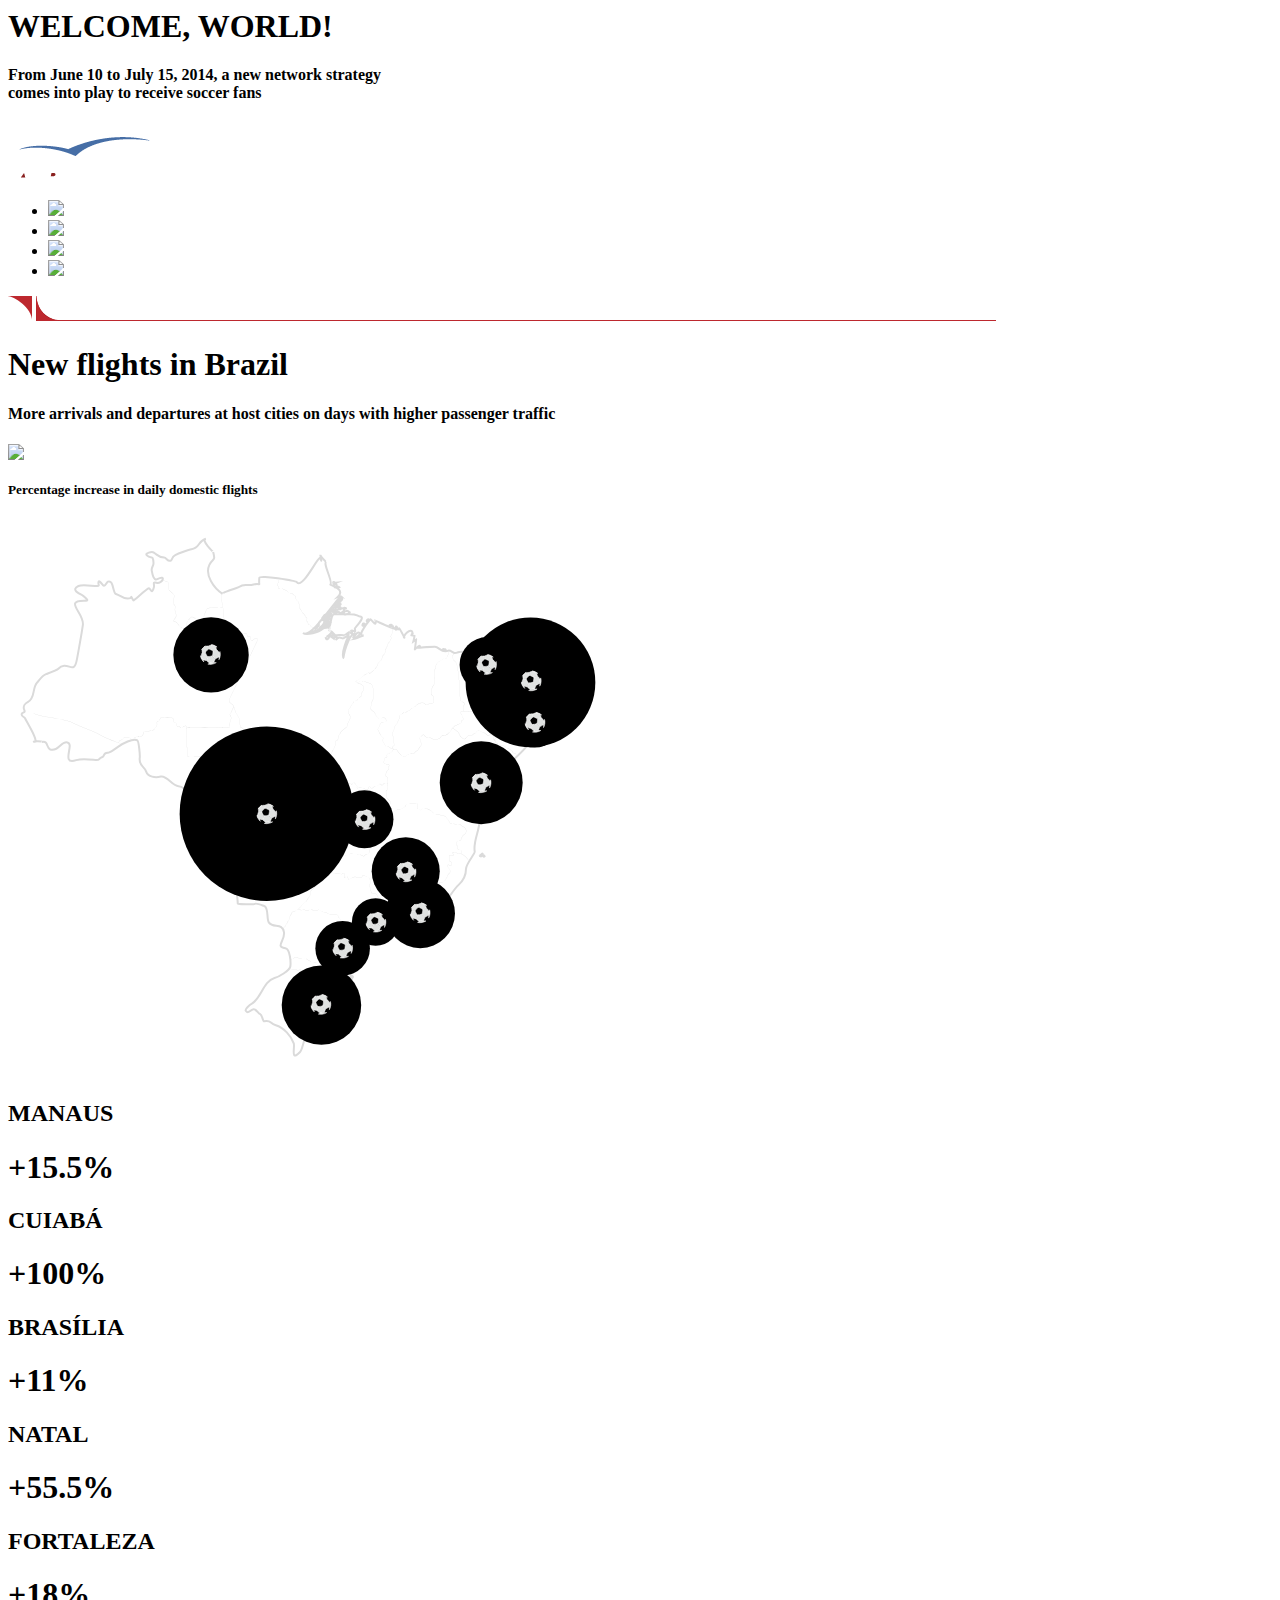
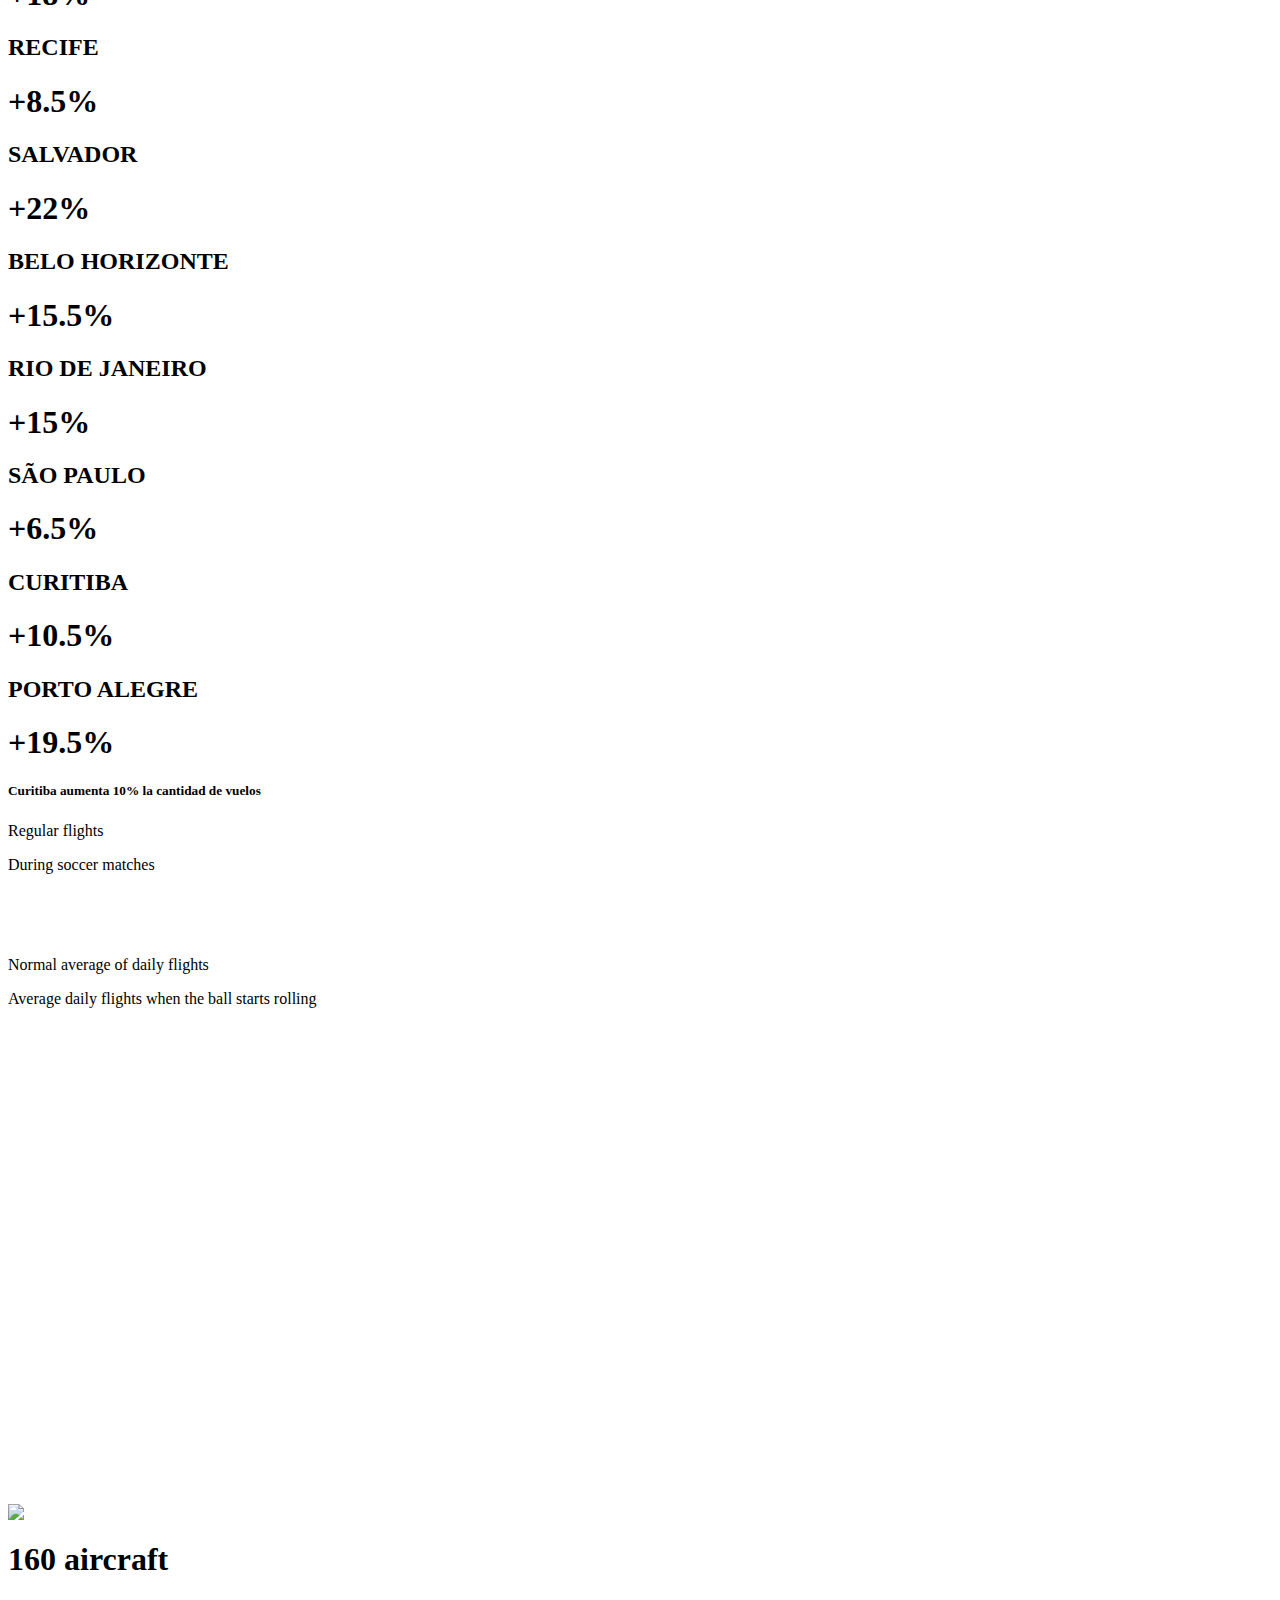
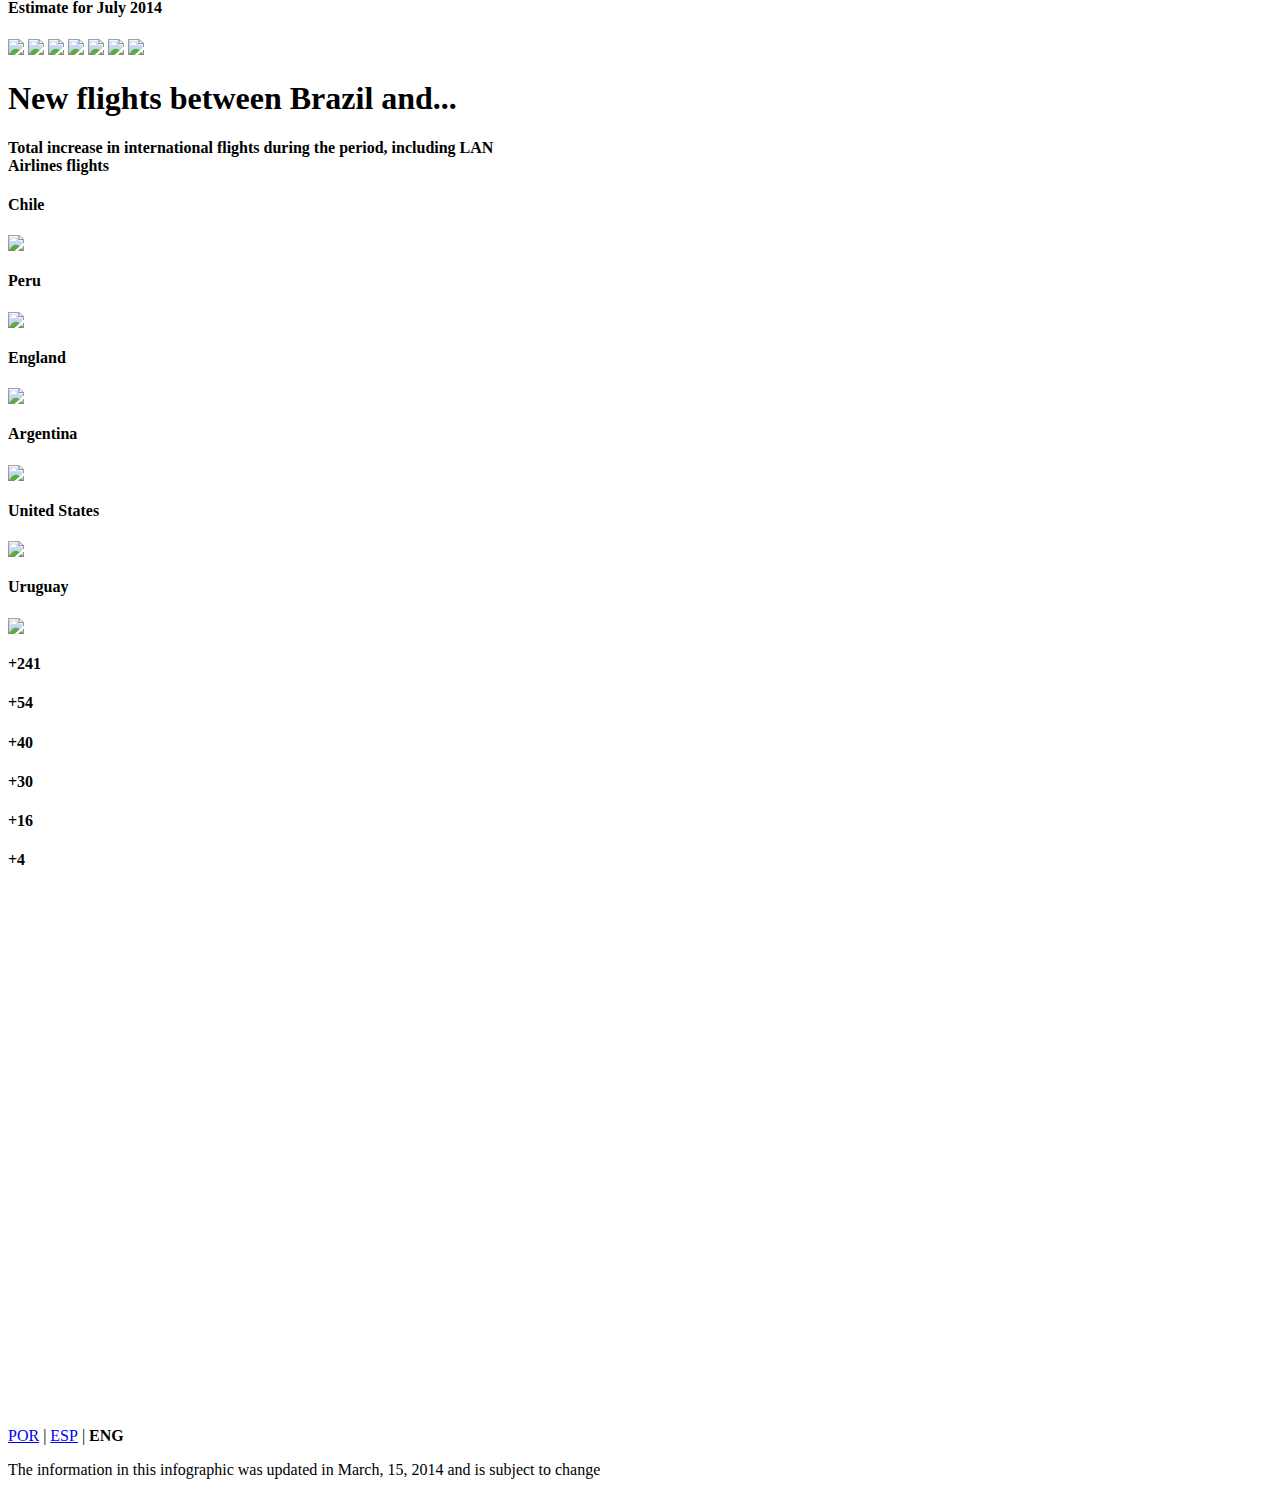
==== index_eng.html @ 0e4ccb5c "first commit" ====
<html>
<head>
	<meta http-equiv="Content-Type" content="text/html; charset=UTF-8" />
	<title>TAM Airlines Increases Accessibility During the Largest Soccer Tournament in the World</title>
	<link rel="stylesheet" type="text/css" href="css/info_tam_copa.css"/>
	<link rel="stylesheet" type="text/css" href="css/avioes.css"/>
</head>
<body>
	<div id="wrapperGeral" style="position: relative;">
		<div id="cabezalho_geral">
			<div>
				<h1>WELCOME, WORLD!</h1>
				<h4>From June 10 to July 15, 2014, a new network strategy <br>comes into play to receive soccer fans</h4>
			</div>
			<img src="images/Tam-airlines.png">
		</div>

		<nav id="btns_sliders">
			<ul class="links-to-floor">
				<li><img src="images/icon_brasil.gif"></li>
				<li><img src="images/icon_graficoBarra.gif"></li>
				<li><img src="images/icon_aviao.gif"></li>
				<li><img src="images/icon_graficoRadar.gif"></li>
			</ul>
		</nav>

		<img id="roundCorner_upRight" src="images/round_corner_up_right.png">
		<img id="roundCorner_bottomLeft" src="images/round_corner_bottom_left.png">

		<div style="position:relative;">

			<div id="main">

				<!-- MAPA -->
				<div class="floor floor-1" id="slide_mapa">
					<div class="titulos">
						<h1>New flights in Brazil</h1>
						<h4>More arrivals and departures at host cities on days with higher passenger traffic</h4>

						<div id="mapaReferencia">
							<img src="images/icon_bolaReferencia.png">
							<h5>Percentage increase in daily domestic flights</h5>
						</div>
					</div>
					
					<svg id="mapa" version="1.1" xmlns="http://www.w3.org/2000/svg" xmlns:xlink="http://www.w3.org/1999/xlink" x="0px" y="0px" width="600px"
	 height="560px" viewBox="0 0 600 560" enable-background="new 0 0 600 560" xml:space="preserve">
						<g>
							<g>
								<g>
									<path fill="#FFFFFF" stroke="#DADADA" stroke-width="2" stroke-miterlimit="10" d="M476.623,270.764
										c0.41,0,0.41-1.76,0.059-2.111c-0.249-0.248-0.412,0.587-0.645,0.762c-0.234,0.177-0.471,0.353-0.588,0.704
										c-0.115,0.352-0.703,1.993-0.115,1.642C475.919,271.407,476.214,270.764,476.623,270.764 M474.98,336.074
										c0.295,0.352,0.822,0.877,1.115,0.645c0.293-0.234,0.762-0.586,0.525-0.586c-0.232,0-0.469-0.527-0.469-0.527
										C475.742,335.723,474.689,335.724,474.98,336.074 M473.867,335.02c0.586,0.234,0.998-0.058,0.998-0.586
										c0-0.529-0.471-0.821-0.471-0.821c-0.35-0.059-0.295,0.293-0.646,0.41S473.281,334.784,473.867,335.02 M473.748,277.681
										c-0.174-0.468-0.293-0.938-0.115-1.231c0.176-0.292-0.059-1.348-0.469-1.112c-0.37,0.212-0.703,0.645-0.588,0.995
										c0.119,0.353,0,0.821,0.177,1.057c0.175,0.234-0.293,1.699,0.352,1.582C473.748,278.854,473.926,278.148,473.748,277.681
										 M471.697,335.254c0,0.234,0.295,0.88,0.705,0.88s0.586,0.644,0.762,0.292c0.174-0.352,0.353-0.762,0.059-0.938
										c-0.295-0.176-0.941-0.704-0.998-0.527C472.166,335.136,471.697,335.254,471.697,335.254 M425.839,400.383
										c0.251,0.468,1.151,0.61,1.151,0.253c0-0.361,0.071-0.052-0.289,0.163C426.537,400.899,425.586,399.913,425.839,400.383
										 M401.031,400.096c1.114,0.323,2.806,0.25,3.528,0.214c0.72-0.035,1.152-0.214,0.972-0.431c-0.181-0.216-0.972-1.011-1.439-0.973
										c-0.469,0.035-2.342,0.252-2.342,0.252C401.391,399.518,399.912,399.77,401.031,400.096 M383.205,410.846
										c0.4,0,1.279,0.559,1.679,0.078c0.401-0.479,0.96-0.479,0.799-0.88c-0.157-0.398-0.799-1.278-0.799-1.6s-1.118-0.398-1.358-0.08
										c0,0,0.481,1.12,0.08,1.361C383.205,409.964,382.804,410.846,383.205,410.846 M353.167,424.386c0.479,0.88,0.639,1.121,1.438,0.4
										c0.799-0.719,1.442-1.92,1.682-2c0.24-0.08,0.646-0.857,0.646-0.857s-0.885-1.063-1.125-0.581c0,0-0.403,1.118-0.8,1.279
										C354.605,422.786,352.687,423.507,353.167,424.386 M345.41,429.483l0.72,0.642c0,0,0.882,0.157,0.96-0.401
										c0.081-0.56-0.721-1.04-0.721-1.04L345.41,429.483z M342.684,457.911c-0.402,0.56,0.398,1.438,0.719,1.358
										s0.719-0.238,0.561-0.479c-0.16-0.24,0.479-1.12,0.8-1.441c0.317-0.32,0-0.799-0.081-1.04c-0.08-0.24-1.279-0.479-1.279-0.479
										S343.082,457.35,342.684,457.911 M343.574,441.01c0.319-0.56-0.239-2-0.239-2s-0.88,1.04-1.041,1.521
										c-0.161,0.479,0.401,1.121,0.401,1.121S343.255,441.57,343.574,441.01 M326.068,63.718c0.59-0.396,1.776-0.891,1.776-0.891
										s-0.79,0.1-1.187-0.296c-0.394-0.396-1.582-0.791-1.385,0C325.474,63.321,325.474,64.113,326.068,63.718 M328.736,65.397
										c0.295-0.197-0.892-1.681-0.892-1.186c0,0.407-0.987,0-1.187,0.396c-0.197,0.395-1.185,0.89-0.789,1.384
										c0.396,0.494,0.789,1.681,1.582,1.582c0.789-0.099,0.891-0.594,0.891-1.088C328.342,65.992,328.438,65.596,328.736,65.397
										 M329.923,67.871c0.493,0,1.384-0.594,1.384-0.594l-0.691-0.593c-0.494,0-1.287,0.297-1.287,0.297S329.429,67.871,329.923,67.871
										 M329.031,86.443c0.15,0.402-0.352,1.006,0.403,0.805c0.754-0.201,1.408-1.207,1.71-1.409c0.303-0.201,0.807-0.554,1.057-0.956
										c0.252-0.402,0.353-0.201,0.504-0.654c0.15-0.453-2.014-1.006-2.113-0.755c-0.213,0.533-0.807,0.755-0.704,0.956
										c0.101,0.202-0.051,0.403-0.353,0.554C329.232,85.136,328.88,86.042,329.031,86.443 M332.001,86.846
										c-0.302,0.151-1.158,0.453-1.158,0.453c-0.302,0.302-0.554,1.107,0.252,1.107c0.804,0,1.007-0.352,1.257-0.603
										C332.604,87.551,332.303,86.694,332.001,86.846 M329.031,82.67c0.604,0.15,1.107-0.202,1.762-0.504
										c0.654-0.302,1.509-0.151,1.761-0.453c0.251-0.302-0.101-1.006,0.353-1.207c0.453-0.201,1.308-0.604,1.308-1.258
										s-0.854-0.754-1.157-0.503c-0.302,0.251-1.309,0.202-1.408,0.755c-0.101,0.553,0,1.006-0.303,1.106
										c-0.302,0.101-1.309,0.453-1.309,0.453S328.428,82.52,329.031,82.67 M335.824,89.261c-0.604-0.653-1.258-1.156-1.61-1.005
										c-0.353,0.15-1.31,0.402-1.207,0.553c0.101,0.151-0.353,0.352-0.806,0.352s-1.207,0.352-1.408,0.201
										c-0.201-0.151-1.409,0-1.207,0.352c0.27,0.473-0.906,0.201-1.057,0.151c-0.151-0.05-0.352,0.454-0.403,0.655
										c-0.05,0.201-0.402,0.452-0.251,0.704c0.15,0.252,0.05,1.158,0.503,1.107c0.452-0.051,0.854-0.302,1.157-0.302
										c0.302,0,1.811-0.151,1.861,0.151c0.051,0.302,0.303,1.408,0.906,1.006s1.458-0.704,1.911-0.956s1.157-0.604,1.459-1.207
										C335.975,90.418,336.428,89.915,335.824,89.261 M327.371,86.091c-0.327,0.273-0.855,0.906-1.157,1.107
										c-0.302,0.201-0.904,0.905-0.956,1.459c-0.051,0.553-0.807,1.509,0.201,1.459c1.006-0.05,1.459,0.05,1.761-0.755
										c0.302-0.805,0.554-1.106,0.806-1.509S327.975,85.587,327.371,86.091 M327.975,84.883c0.303-0.553-0.553-1.459-0.553-1.459
										s-0.301-0.201-0.354,0.503c-0.049,0.705-0.604,1.158-0.401,1.359C326.869,85.487,327.673,85.437,327.975,84.883 M325.156,90.821
										c-0.301,0.151-0.653,0.754-0.352,1.106c0.303,0.352,0.604,1.107,1.207,0.906s1.008,0.051,1.057-0.654
										c0.051-0.704-0.553-1.157-0.804-1.056C326.012,91.224,325.156,90.821,325.156,90.821 M337.988,88.355
										c0.201-0.453-1.359-0.604-1.359-0.604s-0.956-0.252-0.452,0.302c0.503,0.554,0.201,0.856,0.704,0.805
										C337.384,88.809,337.785,88.809,337.988,88.355 M341.861,92.279c-0.1-0.352-1.006-0.352-1.156-0.603
										c-0.151-0.252-0.856-0.503-1.057-0.805c-0.201-0.302-1.561-0.151-1.561,0.101c0,0.251-0.553,0.352-0.553,0.352
										c-0.354,0.05-1.157-0.151-1.258,0.151c-0.101,0.301-0.052,0.855-0.252,1.006c-0.201,0.151-0.604,0.604-0.604,0.755
										c0,0.151-0.957,0.855-0.303,0.956c0.654,0.1,2.266,0.704,2.817,0.251c0.554-0.453,1.007-0.352,1.46-0.453
										c0.453-0.1,0.855-0.201,1.157-0.452C340.855,93.287,341.963,92.631,341.861,92.279 M356.801,103.929
										c0-0.544-1.543-0.362-1.543-0.362c-0.455,0.09-1.451,2.541-0.182,2.178C356.348,105.381,356.801,104.473,356.801,103.929
										 M360.16,101.75c0.455-0.544,0.636-1.27,0.455-1.997c-0.183-0.726-0.819-0.454-1.09-0.272c-0.377,0.252-0.908,0.998-0.728,1.634
										C358.979,101.75,359.707,102.294,360.16,101.75 M382.039,106.199c0.82-0.181,1.908-0.272,1.908-0.272s-0.092-1.453-0.636-1.271
										c-0.438,0.146-1.725,0-1.725,0.454S381.224,106.38,382.039,106.199 M437.693,130.246c0.035-0.386-0.076-0.888-0.504-0.888
										c-0.424,0-1.121-0.232-1.121-0.232c-0.461-0.154-0.964-0.347-1.004,0.039c-0.039,0.386-0.271,1.197,0.579,1.197
										C436.494,130.361,437.654,130.631,437.693,130.246 M321.182,107.776c0.201,0.055,0.611,0.258,0.102,0.428
										c-0.041,0.014-0.062,0.04-0.078,0.05c0,0-0.016,0.01-0.033-0.11s-0.082-0.314-0.137-0.368
										C321.035,107.776,320.98,107.722,321.182,107.776 M321.265,109.926c0.026,0.097,0.071,0.288,0.078,0.377
										c0,0,0.007,0.088-0.033,0.06c-0.039-0.027-0.063-0.244-0.065-0.389C321.244,109.974,321.24,109.83,321.265,109.926
										 M531.979,192.95c-2.042-3.065-4.031-16.323-4.1-20.976c-0.152-10.407-12.859-7.521-18.778-9.297
										c-12.496-3.757-23.514-24.091-36.099-25.138c-6.979-0.581-12.918-7.305-21.652-5.55c-2.984,0.603-1.901,1.08-4.609,1.08
										c-1.65,0-4.546-3.255-6.476-2.367c-6.611,3.066-9.161-3.986-13.411-3.986c-2.971,0-17.408,0.494-17.412,2.049
										c0.007-1.618,3.976-1.258,2.057-3.176c-0.527-0.528-4.033,3.364-4.668,3.82c-0.015,0.01,1.412-9.73,1.373-9.836
										c-0.953,0.686-1.907,1.372-2.861,2.058c0.514-1.88,0.895-3.787,1.145-5.719c-1.006-0.335-2.035-0.564-3.088-0.686
										c0.076-0.905,0.494-1.553,1.256-1.944c-1.126-7.644-11.187,4.393-8.261,4.393c0.011,0-4.986-10.077-5.308-9.348
										c-1.569,3.531-1.955-2.843-3.268-1.769c-0.308,0.251,0.559,3.271,0.137,3.131c-0.613-0.205-2.103-3.403-2.043-3.403
										c-1.585,0,0.349,2.46,0.228,2.541c-0.445,0.297-19.427-8.444-19.417-8.305c-0.042-0.568,2.14,4.374-0.271,2.859
										c-0.333-0.208-3.866-4.166-3.947-4.084c-0.099,0.099-15.022,17.429-6.805,16.244c-3.058,0.432-4.96,2.594-8.982,3.245
										c0.806-0.489,6.357-4.736,4.992-5.83c-2.864-2.286-5.124,4.512-7.125,5.4c0.191-0.085,2.478-4.54,1.861-4.584
										c-4.912-0.348-12.512,23.346-10.403,24.565c-4.122-2.385,3.917-23.112,5.504-23.112c-2.45,0-5.633,3.619-6.853,3.176
										c-5.015-1.822-3.425-0.906-7.166,1.588c0.079-0.053-5.946-5.134-6.215-3.676c-0.313,1.727-2.925,5.331-3.719,0.817
										c0.149,0.797,8.205-5.257,5.002-5.786c2.389,0.383,3.672,3.856,5.059,3.798c3.037,0.317,6.947-0.775,8.989,0.59
										c-0.674-0.448,6.052-4.75,5.935-4.607c2.602-3.169,5.739,4.864,4.233-2.655c-0.18-0.909,12.515-12.256,4.267-12.256
										c-4.036-3.167-19.402-2.219-24.965-1.895c-2.458,0.146-3.479,8.492-3.925,10.491c-1.057,4.737-4.813,1.558-7.759,4.306
										c-3.312,3.085-15.932,6.605-19.457,3.955c8.689,6.522,35.996-38.918,38.466-36.457c-1.183-0.398-2.342-0.345-3.477,0.159
										c8.174-8.173-8.584-11.382-7.527-12.44c2.632-2.625-7.697-20.728-4.272-22.614c-0.384,0.208-5.759-5.634-5.838-6.922
										c0.063,0.97,1.108,6.015,0.957,5.933c-0.16-1.088-0.639-2.003-1.437-2.743c-4.103,2.28-17.303,30.585-22.864,24.332
										c-1.326-1.492-37.369-7.614-37.66-4.378c-0.972,10.722,2.639,4.083-5.812,6.566c-6.505,1.916-8.96-1.636-14.567,2.566
										c-0.412,0.31-17.78,5.837-16.377,6.717c-8.262-5.156-18.154-18.569-13.207-28.896c3.585-7.486,6.459-3.067,3.801-13.009
										c0.064,0.242-12.584-11.867-7.273-13.189c-7.843,1.957-5.943,9.369-14.434,10.548c-2.762,0.383-13.275,4.438-16.209,5.83
										c-3.735,1.773-2.679,4.353-4.075,5.284c-3.374,2.255-4.501-2.655-7.094-2.793c-5.497-0.288-6.061-2.256-10.245-5.019
										c-1.722-1.137-9.439,0.354-6.963,2.831c4.202,4.198,6.09-1.679,6.642,7.622c0.187,3.2-2.433,4.273-1.774,7.708
										c0.367,1.914,1.577,10.528,5.623,8.368c9.54-5.086,4.91,5.155-0.906,3.698c-4.42-1.104-1.791,1.58-2.566,4.529
										c-2.172,8.262-3.32,0.764-4.981,1.056c-2.521,0.446-15.088,12.669-15.472,12.076c-4.373-6.76,0.419-1.887-5.812-1.887
										c-4.919,0-7.06-3.147-11.688-4.604c-3.211-1.01-2.264-14.459-8.009-12.302c-0.964,0.361-2.941,5.192-4.679,3.849
										c-0.353-0.272-3.751-5.107-4.453-4.151c-1.58,2.152,1.792,4.771-1.624,4.772c-5.125,0.002-14.333-2.175-18.706-0.132
										c-8.556,3.998,2.352,8.437,3.668,9.068c0.089,0.042,8.066,5.851,3.981,5.688c-23.984-0.949-1.533,12.163-3.231,24.181
										c-1.608,11.385-3.88,22.704-5.865,34.025c-3.117,17.778-9.112,0.172-19.007,10.063c-1.118,1.118-9.956,4.33-11.968,5.133
										c-4.221,1.686-6.29,5.47-8.986,8.505c-5.04,5.664-1.713,15.587-8.986,19.227c-3.262,1.634-5.299,4.725-3.793,8.019
										c1.593,3.483-2.68,1.996-2.68,4.445c0,3.171,2.844,1.89,3.538,4.036c0.693,2.143,14.903,24.717,9.022,23.409
										c-2.539-0.565,10.128-0.578,7.44,0.193c7.078-2.025,4.423,6.169,8.575,7.476c8.166,2.57,10.344-8.133,17.187-7.053
										c7.667,1.209-7.339,23.164,8.925,17.743c4.98-1.66,12.339-0.9,17.387-0.321c7.58,0.869,3.631-0.959,8.268-2.504
										c3.511-1.17,0.582-5.046,6.172-4.602c1.615,0.128,8.462-4.775,10.236-6.057c3.739-2.703,14.799-8.85,19.005-6.324
										c1.496,0.898,2.708,15.373,2.416,17.344c-1.225,8.271,4.521,8.396,6.281,13.673c1.989,5.966,9.38,6.44,14.843,5.253
										c5.928-1.288,11.583,9.625,17.525,9.625c6.127,0,6.503,6.219,13.986,4.356c9.172-2.282,10.783,6.304,12.297,12.457
										c1.437,5.845,0.476,10.49,0.896,17.009c0.624,9.694,14.2,6.665,22.584,6.665c-3.729,0,11.104,18.729,11.235,19.479
										c1.164,6.637,1.714,8.089-1.069,14.773c-0.492,1.183-3.628,16.968,0.224,13.664c-4.247,3.638-1.039,22.416-0.755,29.283
										c0,0.1,15.968,0.736,16.718,0.058c1.636-1.483,7.707,1.379,9.68,2.037c4.684,1.563,2.196,12.797,4.547,16.321
										c4.373,6.553,13.757-0.313,15.246,10.113c1.196,8.354-9.303,14.284,1.357,15.906c4.9,0.745,5.529,14.407,4.963,18.132
										c-0.652,4.284-11.986,10.588-15.83,11.548c-10.959,2.739-13.719,21.188-22.944,25.813c-1.445,0.72-6.964,5.206-5.797,6.875
										c2.354,3.37,4.341-0.178,6.659-1.162c3.71-1.576,5.053,3.347,7.814,4.623c2.137,0.986,2.446,7.41,4.002,7.136
										c7.526-1.324,4.98,2.103,11.569,3.894c7.858,2.146,15.489,10.782,17.954,18.17c1.379,4.136-3.641,18.789,6.291,8.624
										c2.772-2.837,5.199-18.215,6.359-18.681c-1.654,0.66,8.862-14.796,8.977-15.142c1.53-4.563,3.549-7.737,0.865-12.113
										c0.761,1.236,9.625,10.508,9.625,4.434c0,3.547-15.004,23.793-17.086,23.793c8.026,0,13.605-13.563,17.627-17.954
										c3.553-3.876,4.421-10.435,7.791-14.792c3.816-4.936,9.474-10.269,14.055-13.867c4.856-3.816,1.514-21.19,1.514-26.605
										c0-5.727,2.896-7.256,0.975-11.521c-0.867-1.924,7.343-2.758,5.894-0.922c3.294-4.2,6.406-6.386,10.313-9.644
										c2.729-2.275,11.538-6.086,12.938-7.836c1.538-1.921,21.652-5.377,22.255-8.097c0.499-2.236-1.688-1.238-2.259-2.435
										c-2.718-5.692,7.245,1.273,5.735,0.266c2.09,1.396,1.958-5.001,5.948-3.271c2.814,1.224,7.889,3.993,7.668-1.438
										c-0.102-2.505,10.911,6.916,15.747,1.189c2.497-2.944-2.091-1.923,2.58-5.844c0.36-0.302,15.249-5.58,9.874-8.938
										c-2.443-1.523,8.741-15.403,11.17-17.686c4.758-4.478,7.391-9.86,7.391-15.943c0-5.376,9.122-15.012,8.717-17.437
										c-1.621-9.772,3.897-18.874,4.652-28.567c0.367-4.942-3.636-16.725,1.826-20.8c-0.437,0.642-1.004,0.891-1.703,0.748
										c-1.108-5.614,2.567-8.405,3.157-13.495c0.574-4.96,5.292-3.914,4.11,0.323c0.678-2.427,22.556-14.025,16.564-21.379
										c0.707,0.873,18.41-16.096,22.026-20.39C520.688,223.987,537.612,201.387,531.979,192.95 M343.824,113.413
										c0.15-0.252,0.401-0.554,0.353-0.856c-0.051-0.302-0.854-0.704-0.854-0.704s-0.707,0.604-0.453,0.956
										C343.119,113.161,343.673,113.665,343.824,113.413 M339.548,114.418c0.653-0.151,1.358-0.151,1.257-0.704
										c-0.1-0.554-1.006-0.806-1.408-0.403C339.396,113.312,338.894,114.569,339.548,114.418 M328.779,116.684
										c0.051-0.403-1.66-0.806-1.66-0.806c-0.301-0.05-1.006,0.503-0.25,0.906C327.623,117.187,328.729,117.085,328.779,116.684
										 M324.906,115.828c-0.303,0.05,0.049,1.861,0.703,1.66c0.655-0.201,0.402-1.006,0.252-1.308
										C325.71,115.877,324.906,115.828,324.906,115.828 M324.805,114.821c0.905,0,0.905-0.705,0.604-1.157
										c-0.301-0.453-1.106-0.856-1.106-0.856S323.898,114.821,324.805,114.821 M323.748,114.62c-0.1-0.301-0.303-0.905-0.453-0.754
										c0,0-0.551,0.754-0.303,1.006c0.254,0.252,0.354,1.006,0.556,0.654C323.748,115.173,323.85,114.921,323.748,114.62
										 M323.748,112.205c-0.1-0.151-0.402-0.05-0.402-0.05s-0.302,0.653,0.051,0.704C323.748,112.91,323.85,112.355,323.748,112.205
										 M323.445,93.487c-0.199-0.302-1.709-0.251-1.709-0.251c-0.302,0-1.106-0.101-1.31,0.352c-0.2,0.453-0.854,1.057-0.351,1.006
										c0.502-0.05,1.961-0.252,2.666-0.352C323.445,94.142,323.648,93.79,323.445,93.487 M322.39,92.582
										c0.353-0.302,0.503-0.754,0.353-1.207c-0.151-0.453-1.258-0.654-1.258-0.654c-0.402,0.201-1.711,1.409-0.955,1.61
										C321.283,92.532,322.037,92.883,322.39,92.582 M317.609,99.224c0.051,0.604-0.302,1.258,0.354,1.056
										c0.652-0.201,1.105-0.201,1.357-0.603c0.252-0.402,0.201-1.308-0.453-1.157C317.828,98.76,317.559,98.62,317.609,99.224
										 M318.012,97.462c0.504,0.151,1.057,0.503,1.309-0.05c0.252-0.554,0.504-0.554,0.504-0.805c0-0.252-0.252-0.554-0.252-0.554
										c-0.554-0.151-0.754,0.201-1.207,0.453S317.51,97.312,318.012,97.462 M320.176,100.38c-0.509,0.341-1.006,0.554-1.409,0.554
										c-0.401,0-1.057-0.655-1.257,0.352c-0.202,1.006-1.107,2.315-0.15,2.063c0.954-0.252,1.459-0.352,1.86-0.906
										c0.403-0.553,0.755-1.207,1.158-1.308C320.779,101.035,320.326,100.279,320.176,100.38 M311.521,108.583
										c0.654-0.956,0.452-1.559,1.358-1.912c0.905-0.353,1.409-1.057,1.812-1.66c0.403-0.604,0.705-0.604,0.957-1.309
										c0.25-0.704,0.301-0.554,0.452-1.207c0.151-0.654,0.251-1.862-0.151-2.164c-0.401-0.302-1.912-0.352-1.912-0.352l-0.101-0.051
										c-0.401,0-1.559,0.453-1.559,0.805c0,0.353-0.556,0.855-0.706,1.057s-0.754,0.554-0.805,1.107
										c-0.049,0.553-0.049,2.566-0.049,2.566s-0.404,0.604-0.756,1.006c-0.353,0.403-0.654,0.454-1.057,1.259
										c-0.402,0.804-1.107,0-1.207,0.804c-0.102,0.805-1.51,3.019-0.354,2.717c1.158-0.301,1.812-0.704,2.215-1.257
										C310.063,109.438,310.867,109.538,311.521,108.583 M312.125,109.035c-0.252,0.151-1.812,1.007-1.258,0.856
										s1.861-0.554,1.963-0.705c0.101-0.151-0.051-0.503-0.051-0.503S312.377,108.883,312.125,109.035 M313.736,107.677
										c-0.051,0.654,0.102,1.107,0.905,0.403c0.804-0.705,1.257-0.755,1.459-1.107c0.201-0.353-0.251-1.912-0.251-1.912
										c-0.15,0.402-0.755,1.006-0.755,1.157C315.095,106.369,313.785,107.021,313.736,107.677 M314.591,97.413
										c-0.201,0.352-0.806,1.358-0.353,1.509c0.453,0.151,1.057,0.705,1.461,0.051c0.401-0.655,1.309-1.611,1.559-2.214
										c0.252-0.604,0.352-2.466-0.403-1.963c-0.599,0.399-0.854,0.604-1.005,1.057S314.792,97.06,314.591,97.413 M317.559,104.506
										c-0.049,0.252-1.005,1.459-0.301,1.66c0.705,0.202,1.357,0,1.357-0.603c0-0.604-0.15-1.56-0.15-1.56
										C318.313,104.003,317.609,104.254,317.559,104.506 M322.139,96.306c0.402-0.352,0.955-0.806,0.905-1.007
										c-0.052-0.201-1.812-0.151-1.812-0.151c-0.654,0.101-0.451,0.756-0.201,0.806C321.283,96.003,321.734,96.658,322.139,96.306
										 M322.289,99.979c0-0.151-0.654-0.051-0.704,0.1c-0.115,0.345-0.253,0.956,0.252,0.956c0.503,0,0.905-0.05,0.956-0.302
										C322.843,100.481,322.289,100.129,322.289,99.979 M322.843,102.394c0.101-0.251-0.201-0.755-0.353-0.503
										c-0.129,0.215-0.905-0.05-0.905,0.252c0,0.301-0.503,1.156,0.252,1.005C322.591,102.998,322.744,102.645,322.843,102.394
										 M321.686,98.418c0.051-0.352,0.303-0.906,0.051-1.157c-0.252-0.252-0.654,0.151-0.654,0.151
										c-0.402,0.201-1.409,0.603-1.006,1.056c0.401,0.453,0.199,1.51,0.604,1.107C321.082,99.173,321.635,98.771,321.686,98.418
										 M319.925,103.45c0.604-0.05,0.755,0.403,0.905,0c0.152-0.402,0.152-0.905,0.152-1.207c0-0.302-0.404-0.754-0.453-0.402
										c0,0-0.455,0.352-0.504,0.603C319.975,102.695,319.32,103.5,319.925,103.45 M320.427,104.407
										c-0.267,0.207-0.554,0.754-0.452,1.006c0.102,0.251,0,0.956,0.555,0.704c0.553-0.251,0.652-0.402,0.652-0.654
										C321.182,105.211,320.88,104.055,320.427,104.407 M323.195,89.563c0.301,0.554,0.1,1.208,0.453,1.007
										c0.353-0.201,0.653-0.554,0.653-1.007c0-0.452-0.653-0.805-0.653-0.805S322.893,89.01,323.195,89.563 M304.025,112.607
										c1.057-0.503,1.307-1.359,1.307-1.359s-1.105-0.1-1.459,0c-0.353,0.101-1.912-0.05-1.408,0.403
										C302.968,112.104,302.968,113.11,304.025,112.607"/>
									<path fill="#DADADA" d="M328.825,478.929c-0.018-0.016-1.777-1.553-2.421-1.769c-0.655-0.219-0.739-1.6-0.739-2.778
										c0-0.285,0.115-1.068,0.25-1.976c0.187-1.261,0.42-2.831,0.42-3.61c0-1.239-1.905-1.908-3.697-1.908
										c-1.016,0-1.954-0.353-2.783-0.663c-0.649-0.244-1.21-0.455-1.684-0.455c-1.162,0-3.454-2.736-3.454-4.124
										c0-1.056-3.68-4.007-5.097-5.055l0,0c-0.008,0-2.651-1.099-3.513-1.099c-1.035,0-2.594-0.801-3.441-2.285
										c-0.602-1.054-1.842-1.265-2.936-1.45c-0.471-0.08-0.914-0.155-1.259-0.293c-1.217-0.486-6.038-1.765-7.756-1.337
										c-1.083,0.271-1.696-0.017-2.189-0.247c-0.337-0.157-0.604-0.284-0.94-0.2c-0.484,0.122-1.191-0.062-1.873-0.24
										c-0.576-0.151-1.173-0.307-1.468-0.208c-0.683,0.227-3.497,0.014-3.616,0.005l0.016-0.203c0.028,0.001,2.895,0.218,3.536,0.005
										c0.353-0.115,0.95,0.039,1.584,0.204c0.657,0.172,1.335,0.352,1.772,0.24c0.404-0.1,0.73,0.05,1.076,0.213
										c0.488,0.228,1.041,0.485,2.053,0.234c1.885-0.475,6.87,0.941,7.881,1.345c0.325,0.13,0.758,0.203,1.217,0.281
										c1.083,0.184,2.43,0.412,3.078,1.55c0.91,1.591,2.485,2.184,3.266,2.184c0.902,0,3.502,1.08,3.612,1.126
										c0.233,0.168,5.2,3.855,5.2,5.23c0,1.282,2.188,3.921,3.251,3.921c0.511,0,1.088,0.216,1.756,0.467
										c0.812,0.306,1.732,0.651,2.711,0.651c1.938,0,3.9,0.725,3.9,2.111c0,0.795-0.233,2.373-0.421,3.641
										c-0.134,0.899-0.249,1.676-0.249,1.945c0,0.59,0,2.385,0.601,2.585c0.683,0.229,2.418,1.743,2.491,1.808L328.825,478.929z
										 M310.845,443.092c-0.546,0-1.261-0.243-1.962-0.481c-0.698-0.237-1.424-0.484-1.874-0.444c-1.084,0.097-2.685-0.287-3.974-0.591
										c-0.175-0.042-0.344-0.082-0.504-0.118c-1.332-0.31-2.857-1.425-4.184-2.446c-1.039-0.798-3.468-0.683-4.918-0.616
										c-0.351,0.017-0.653,0.03-0.883,0.03c-1.148,0-2.22-0.077-3.693-1.024c-0.91-0.586-1.58-0.116-2.506,0.536
										c-0.417,0.294-0.89,0.627-1.438,0.886c-1.743,0.821-2.876,0.222-2.923,0.197l0.098-0.18c0.012,0.006,1.092,0.571,2.738-0.202
										c0.533-0.251,0.998-0.579,1.408-0.868c0.916-0.646,1.707-1.202,2.733-0.541c1.43,0.92,2.427,0.993,3.583,0.993
										c0.225,0,0.525-0.015,0.873-0.03c1.575-0.074,3.955-0.186,5.052,0.657c1.31,1.009,2.813,2.109,4.106,2.409
										c0.16,0.037,0.328,0.077,0.504,0.118c1.275,0.301,2.865,0.672,3.909,0.587c0.501-0.038,1.207,0.199,1.957,0.454
										c1.073,0.364,2.188,0.746,2.512,0.202c0.376-0.626,0.263-1.29,0.132-2.06c-0.072-0.422-0.146-0.857-0.146-1.325
										c0-1.517,0.138-2.526,0.81-2.526c0.188,0,0.36-0.079,0.542-0.163c0.358-0.165,0.764-0.351,1.34,0.081
										c0.755,0.567,2.851,0.784,3.738,0.393c0.525-0.233,1.723-0.425,2.779-0.595c0.706-0.112,1.436-0.229,1.549-0.306
										c0.347-0.231,2.698-0.828,4.234-0.316c0.635,0.212,1.325,0.168,1.931,0.127c0.855-0.057,1.588-0.103,1.965,0.523
										c0.45,0.75,1.223,1.413,1.795,1.542c0.198,0.044,0.362,0.024,0.486-0.058c0.147-0.099,0.226-0.378,0.316-0.701
										c0.227-0.813,0.568-2.042,2.587-1.741c2.762,0.412,3.924,0.391,4.786-0.087c0.911-0.51,2.393-0.809,2.455-0.82l0.039,0.199
										c-0.015,0.004-1.512,0.305-2.395,0.799c-0.906,0.504-2.1,0.53-4.915,0.11c-1.845-0.272-2.128,0.763-2.361,1.595
										c-0.102,0.362-0.189,0.676-0.399,0.816c-0.175,0.115-0.394,0.145-0.645,0.087c-0.631-0.143-1.44-0.83-1.926-1.636
										c-0.311-0.521-0.957-0.479-1.775-0.425c-0.627,0.038-1.337,0.086-2.009-0.138c-1.513-0.504-3.808,0.127-4.057,0.293
										c-0.143,0.096-0.685,0.186-1.63,0.338c-0.992,0.158-2.228,0.356-2.729,0.579c-0.953,0.425-3.129,0.195-3.943-0.415
										c-0.48-0.362-0.782-0.222-1.132-0.06c-0.193,0.089-0.395,0.181-0.627,0.181c-0.537,0-0.606,1.242-0.606,2.323
										c0,0.451,0.073,0.878,0.144,1.291c0.132,0.775,0.257,1.508-0.157,2.199C311.475,442.991,311.194,443.092,310.845,443.092z
										 M351.635,425.036c-0.583-0.128-2.147-0.46-2.389-0.46c-0.271,0-0.311-0.383-0.361-0.868c-0.028-0.274-0.06-0.585-0.138-0.819
										c-0.143-0.427-1.834-0.374-2.743-0.347c-0.23,0.007-0.437,0.013-0.598,0.013c-0.221,0-0.371-0.055-0.46-0.169
										c-0.146-0.188-0.075-0.471,0.002-0.769c0.061-0.237,0.123-0.483,0.059-0.643c-0.145-0.361,0.029-1.177,0.169-1.832
										c0.066-0.311,0.129-0.604,0.129-0.732c0-0.129-0.367-0.204-0.663-0.265c-0.376-0.078-0.766-0.158-0.936-0.381
										c-0.237-0.319-1.238-0.193-1.799,0.033c-0.373,0.152-0.781-0.534-1.171-1.199c-0.169-0.29-0.4-0.686-0.489-0.715
										c-0.001,0-0.001,0-0.002,0c-0.148,0-0.274-0.139-0.435-0.313c-0.246-0.27-0.583-0.638-1.186-0.698
										c-0.311-0.03-0.572-0.183-0.779-0.453c-0.419-0.547-0.499-1.435-0.423-1.89c0.084-0.502-1.773-1.765-2.271-2.016
										c-0.402-0.203-1.287-1.663-1.161-2.043c0.019-0.055,0-0.199-0.114-0.428c-0.192-0.387-0.575-0.839-0.935-0.958
										c-0.748-0.25-0.635-2.171-0.266-3.461c0.087-0.307,0.17-0.57,0.243-0.804c0.258-0.824,0.388-1.237,0.164-1.758
										c-0.282-0.662-1.856-2.988-2.001-3.2c-0.951-0.672-1.032-1.273-1.117-1.91l-0.023-0.171c-0.058-0.401-0.521-0.932-1.035-1.183
										c-0.326-0.158-0.621-0.179-0.834-0.057c-0.367,0.208-1.362,0.059-2.517-0.115c-1.193-0.18-2.547-0.385-3.267-0.181
										c-0.889,0.257-1.197-0.098-1.471-0.41c-0.187-0.211-0.347-0.395-0.681-0.395c-0.441,0-0.963-0.222-1.515-0.458
										c-0.636-0.271-1.292-0.552-1.922-0.552c-1.172,0-3.114-0.568-4.812-1.838c-1.183-0.889-2.114-0.494-2.934-0.145
										c-0.255,0.108-0.496,0.211-0.723,0.261c-0.666,0.148-1.598,0.085-2.278,0.037c-0.271-0.019-0.506-0.035-0.674-0.035
										c-0.31,0-0.482-0.232-0.682-0.503c-0.262-0.353-0.588-0.792-1.367-1.016c-1.063-0.301-1.891,0.414-2.496,0.937
										c-0.17,0.147-0.318,0.275-0.452,0.365c-0.478,0.317-1.448,0.028-2.476-0.277c-0.381-0.113-0.775-0.23-1.142-0.314
										c-0.976-0.229-1.679,0.012-2.297,0.222c-0.201,0.068-0.392,0.132-0.585,0.181c-0.608,0.154-1.192-0.259-1.662-0.59
										c-0.195-0.137-0.379-0.267-0.524-0.324c-0.423-0.169-1.515-0.312-2.002,0.371c-0.534,0.747-2.531,1.464-3.499,1.654
										c-0.936,0.188-2.048,0.557-2.348,1.747c-0.158,0.634-0.521,1.197-0.905,1.793c-0.354,0.55-0.72,1.117-0.913,1.748
										c-0.146,0.477-0.227,0.928-0.303,1.364c-0.135,0.761-0.262,1.479-0.721,2.199c-0.26,0.41-0.506,0.71-0.723,0.975
										c-0.38,0.464-0.654,0.798-0.777,1.417c-0.104,0.516-0.482,0.956-0.849,1.382c-0.38,0.441-0.772,0.899-0.872,1.445
										c-0.205,1.139-2.276,2.632-2.364,2.695l-0.119-0.166c0.021-0.015,2.092-1.508,2.282-2.566c0.109-0.6,0.521-1.079,0.919-1.542
										c0.364-0.424,0.709-0.825,0.802-1.288c0.135-0.669,0.438-1.038,0.82-1.506c0.213-0.261,0.455-0.556,0.709-0.955
										c0.438-0.686,0.561-1.385,0.691-2.125c0.078-0.443,0.158-0.9,0.309-1.39c0.201-0.657,0.575-1.237,0.938-1.798
										c0.374-0.581,0.729-1.131,0.878-1.732c0.332-1.315,1.589-1.713,2.506-1.896c1.067-0.211,2.912-0.929,3.373-1.574
										c0.206-0.288,0.497-0.451,0.806-0.531l-0.076-0.099c1.158-0.911,2.789-2.335,2.789-2.649c0-0.584,2.208-2.844,2.974-3.418
										c0.208-0.155,0.475-0.337,0.757-0.53c0.801-0.545,1.795-1.223,1.936-1.644c0.203-0.617,1.23-2.46,1.85-2.976
										c0.6-0.502,1.696-2.614,1.787-2.98c0.078-0.312,0.166-2.04,0.201-2.911c-0.063-1.04,0.926-1.821,1.975-2.647
										c0.748-0.591,1.522-1.201,1.979-1.95c0.579-0.946,1.147-1.77,1.649-2.495c0.449-0.649,0.838-1.211,1.078-1.645
										c0.357-0.643,1.056-1.38,1.617-1.972c0.249-0.263,0.465-0.49,0.617-0.673c0.368-0.443,1.857-1.065,2.843-1.477
										c0.394-0.165,0.734-0.307,0.817-0.362c0.159-0.105,0.359-0.691,0.57-1.311c0.146-0.425,0.31-0.906,0.504-1.373
										c0.379-0.915,0.993-0.873,1.441-0.837c0.178,0.013,0.33,0.022,0.428-0.024c0.308-0.155,0.876-1.046,1.069-1.376l0.025-0.044
										l0.051-0.006c0.017-0.002,1.638-0.202,1.728-1.02c0.021-0.188,0.085-0.318,0.197-0.399c0.201-0.146,0.494-0.084,0.804-0.019
										c0.326,0.066,0.662,0.137,0.85-0.048c0.209-0.21,0.478-0.296,0.777-0.246c0.4,0.065,0.803,0.378,1.002,0.776
										c0.266,0.533,2.302,0.754,2.692,0.563c0.266-0.134,0.847-0.013,1.46,0.117c0.406,0.086,0.827,0.175,1.112,0.175
										c0.738,0,2.058,0.104,3.153,0.304c1.076,0.2,3.372-0.297,3.396-0.302l0.137-0.029l-0.014,0.139
										c-0.095,0.994-0.255,3.669,0.133,4.096c0.031,0.034,0.054,0.038,0.068,0.038c0.237,0,0.497-0.338,0.772-0.694
										c0.43-0.557,0.968-1.246,1.698-0.914c0.727,0.331,0.958,1.468,1.127,2.298c0.068,0.333,0.161,0.79,0.246,0.827
										c0.397,0,2.155-0.306,2.432-0.949c0.221-0.521,0.991-0.728,1.884-0.969c0.431-0.116,0.876-0.236,1.304-0.4
										c1.018-0.389,1.41-0.195,1.826,0.007c0.142,0.069,0.288,0.141,0.466,0.19c0.679,0.196,1.788-0.007,2.676-0.202
										c0.934-0.206,2.323,0.286,2.383,0.308c0.103,0.059,0.157,0.041,0.191,0.024c0.269-0.128,0.49-0.898,0.584-1.561
										c0.029-0.208,0.171-0.366,0.408-0.458c0.604-0.232,1.841,0.007,2.789,0.799c0.894,0.742,1.257,0.632,1.551,0.541
										c0.101-0.031,0.196-0.06,0.304-0.06c0.782,0,1.523,0.421,2.203,1.251c0.918,1.12,1.053,4.684,0.824,5.256
										c-0.202,0.5-0.493,2.91-0.3,3.782c0.068,0.307,0.238,0.623,0.418,0.957c0.343,0.639,0.731,1.362,0.595,2.313
										c-0.192,1.354,0.877,2.64,0.888,2.653l0.018,0.021l0.005,0.026c0.065,0.351,0.172,0.568,0.326,0.665
										c0.216,0.136,0.547,0.049,0.966-0.063c0.431-0.116,0.968-0.258,1.552-0.181c1.37,0.182,1.785,0.842,2.611,2.158
										c0.12,0.191,0.25,0.396,0.393,0.617c0.963,1.487,0.386,2.262-0.122,2.944c-0.102,0.137-0.198,0.267-0.28,0.398
										c-0.396,0.634-0.61,2.841-0.725,4.027c-0.028,0.29-0.052,0.528-0.07,0.683c-0.104,0.814,0.111,3.114,0.394,3.681
										c0.084,0.165,0.284,0.394,0.516,0.658c0.598,0.681,1.415,1.613,1.415,2.723c0,1.372,0.872,1.979,1.795,2.62l0.183,0.128
										c0.947,0.659,5.178-0.473,6.362-1.118c0.543-0.296,0.558-0.659,0.567-0.9c0.005-0.13,0.01-0.242,0.105-0.299
										c0.1-0.061,0.238-0.013,0.431,0.083c0.274,0.137,0.622,0.351,0.991,0.576c0.712,0.437,1.52,0.932,1.896,0.932
										c0.538,0,1.92-1.049,2.448-1.681c0.312-0.375,1.174-0.701,1.934-0.989c0.521-0.198,1.015-0.385,1.212-0.543
										c0.062-0.049,0.125-0.102,0.19-0.155c0.477-0.395,1.069-0.885,1.986-0.977c0.16-0.019,0.303,0.015,0.418,0.084
										c0.671-0.048,2.739-0.188,3.338-0.188c0.687,0,2.697-0.298,3.813-0.603c0.922-0.251,2.791-1.078,4.293-1.743
										c0.298-0.133,0.584-0.259,0.848-0.375c1.455-0.639,4.875-0.231,6.919,0.01c0.264,0.031,0.504,0.061,0.713,0.083
										c1.44,0.161,3.18-0.199,4.861-0.55c0.427-0.088,0.853-0.177,1.274-0.258c1.195-0.227,1.887-0.937,2.556-1.624
										c0.49-0.503,0.953-0.979,1.572-1.199c1.386-0.494,2.251-2.787,2.157-3.532c-0.104-0.825,0.412-2.2,1.162-2.627
										c0.646-0.369,1.063-1.128,1.063-1.934c0-0.88,0.895-2.5,1.428-3.388c0.478-0.797,1.528-1.108,2.027-1.215
										c-0.535-0.396-0.438-0.933-0.351-1.412c0.01-0.057,0.02-0.112,0.029-0.169c0.104-0.616,1.524-4.271,1.928-5.178
										c0.426-0.959,3.211-0.974,3.329-0.974c0.835-0.094,1.693-0.833,2.383-1.427l0.077-0.065c0.338-0.291,0.636-0.938,0.924-1.565
										c0.298-0.646,0.579-1.258,0.905-1.476c0.588-0.393,0.783-1.556,0.866-2.053c0.064-0.387,0.837-1.31,1.841-2.476
										c0.427-0.496,0.796-0.925,0.899-1.099c0.255-0.427-0.66-2.673-1.097-3.109c-0.022-0.023-2.221-2.343-1.739-3.548
										c0.107-0.269,0.263-0.443,0.46-0.519c0.354-0.133,0.781,0.077,1.154,0.265c0.155,0.078,0.303,0.152,0.432,0.195
										c0.045,0.015,0.097,0.033,0.154,0.055c0.418,0.15,1.116,0.402,1.529,0.067c0.333-0.27,0.437-0.886,0.307-1.831
										c-0.271-1.962-0.846-2.038-1.307-2.099c-0.221-0.029-0.449-0.06-0.598-0.283c-0.32-0.479-0.292-3.153-0.231-5.429
										c0.007-0.241,0.012-0.415,0.012-0.491c0-0.096,0.045-0.149,0.083-0.177c0.153-0.112,0.457-0.021,1.076,0.179
										c0.724,0.234,1.711,0.551,2.679,0.502c0.31-0.018,0.499-0.099,0.564-0.242c0.18-0.394-0.483-1.248-0.922-1.813
										c-0.216-0.278-0.387-0.498-0.44-0.633c-0.048-0.12-0.041-0.24,0.019-0.349c0.193-0.348,0.887-0.483,0.965-0.498l0.034-0.006
										l0.03,0.016c0.679,0.338,1.849,0.781,2.107,0.523c0.296-0.298,0.914,0.015,1.627,0.376c0.418,0.212,0.85,0.431,1.197,0.508
										c0.873,0.195,2.661-0.297,2.679-0.303l0.055,0.197c-0.076,0.021-1.857,0.507-2.778,0.305c-0.372-0.083-0.815-0.308-1.244-0.524
										c-0.563-0.285-1.2-0.608-1.391-0.414c-0.418,0.418-1.935-0.284-2.313-0.471c-0.208,0.043-0.673,0.178-0.79,0.39
										c-0.03,0.056-0.033,0.11-0.008,0.174c0.043,0.108,0.223,0.339,0.412,0.584c0.524,0.676,1.178,1.518,0.946,2.023
										c-0.099,0.218-0.348,0.339-0.738,0.36c-1,0.062-2.014-0.271-2.753-0.511c-0.365-0.119-0.813-0.265-0.894-0.208
										c0,0.089-0.004,0.265-0.011,0.509c-0.032,1.192-0.129,4.822,0.197,5.31c0.093,0.14,0.227,0.163,0.454,0.193
										c0.502,0.067,1.189,0.158,1.481,2.274c0.143,1.035,0.019,1.695-0.379,2.018c-0.503,0.405-1.271,0.13-1.727-0.035
										c-0.057-0.02-0.106-0.038-0.15-0.053c-0.143-0.048-0.297-0.125-0.459-0.206c-0.336-0.169-0.719-0.358-0.99-0.256
										c-0.144,0.054-0.256,0.187-0.343,0.403c-0.353,0.882,1.119,2.748,1.694,3.327c0.398,0.398,1.474,2.778,1.128,3.358
										c-0.114,0.189-0.47,0.604-0.921,1.127c-0.731,0.851-1.734,2.016-1.794,2.376c-0.088,0.523-0.293,1.748-0.954,2.189
										c-0.278,0.186-0.561,0.799-0.833,1.391c-0.297,0.647-0.604,1.315-0.977,1.635l-0.076,0.066c-0.712,0.611-1.597,1.373-2.505,1.475
										c-0.781,0.002-2.846,0.157-3.155,0.853c-0.39,0.879-1.813,4.541-1.912,5.129c-0.01,0.058-0.02,0.114-0.03,0.172
										c-0.098,0.539-0.182,1.005,0.479,1.338c0.654,0.327,0.758,0.738,0.983,1.64c0.071,0.283,0.159,0.636,0.281,1.053
										c0.195,0.659,0.259,1.269,0.31,1.759c0.09,0.874,0.154,1.299,0.627,1.404c0.271,0.061,0.592,0.084,0.962,0.11
										c0.845,0.062,1.896,0.138,3.103,0.705c1.696,0.798,4.315,1.907,4.342,1.919l-0.08,0.188c-0.026-0.011-2.648-1.122-4.349-1.921
										c-1.173-0.552-2.202-0.627-3.03-0.688c-0.378-0.027-0.705-0.051-0.992-0.114c-0.637-0.143-0.699-0.746-0.785-1.583
										c-0.053-0.506-0.111-1.08-0.302-1.722c-0.124-0.421-0.213-0.776-0.284-1.062c-0.219-0.874-0.303-1.21-0.849-1.492
										c-0.221,0.034-1.59,0.279-2.117,1.162c-0.421,0.7-1.4,2.421-1.4,3.282c0,0.877-0.457,1.706-1.164,2.111
										c-0.675,0.384-1.155,1.675-1.061,2.424c0.102,0.813-0.792,3.215-2.292,3.749c-0.574,0.205-1.021,0.665-1.495,1.15
										c-0.658,0.677-1.404,1.443-2.662,1.683c-0.422,0.08-0.847,0.168-1.271,0.257c-1.697,0.353-3.445,0.714-4.926,0.553
										c-0.209-0.023-0.45-0.052-0.715-0.083c-2.022-0.239-5.408-0.641-6.813-0.025c-0.264,0.115-0.55,0.241-0.848,0.374
										c-1.508,0.667-3.385,1.498-4.321,1.754c-1.128,0.308-3.168,0.608-3.866,0.608c-0.536,0-2.328,0.12-3.134,0.176
										c0.258,0.346,0.349,0.964,0.438,1.568c0.065,0.443,0.133,0.901,0.261,1.254c0.187,0.512,0.615,0.465,1.494,0.313
										c0.67-0.115,1.506-0.258,2.473-0.074c0.458,0.087,0.859,0.16,1.211,0.225c1.325,0.24,1.93,0.351,2.265,0.604
										c0.38,0.286,0.09,1.06-0.886,2.365c-0.435,0.579-1.137,0.496-1.648,0.432c-0.21-0.024-0.43-0.051-0.502-0.003
										c-0.178,0.119-1.219,0.344-2.785,0.674c-0.894,0.188-1.737,0.365-1.989,0.449c-0.218,0.072-0.589,0.509-0.85,1.176
										c-0.189,0.484-0.56,1.739,0.098,2.924c0.395,0.709,0.495,1.272,0.299,1.675c-0.206,0.42-0.656,0.494-0.675,0.497l-0.031-0.201
										c0.003-0.001,0.366-0.063,0.523-0.388c0.162-0.334,0.061-0.847-0.294-1.483c-0.699-1.262-0.311-2.587-0.11-3.098
										c0.257-0.657,0.658-1.19,0.976-1.295c0.263-0.088,1.112-0.267,2.012-0.456c1.078-0.227,2.556-0.537,2.714-0.644
										c0.135-0.092,0.358-0.063,0.64-0.029c0.491,0.06,1.097,0.131,1.46-0.353c0.832-1.112,1.179-1.89,0.927-2.08
										c-0.296-0.224-0.925-0.338-2.178-0.565c-0.353-0.063-0.755-0.137-1.214-0.224c-0.928-0.18-1.745-0.038-2.398,0.074
										c-0.821,0.141-1.468,0.251-1.721-0.444c-0.136-0.373-0.204-0.841-0.271-1.294c-0.102-0.687-0.197-1.344-0.505-1.58
										c-0.08,0.006-0.126,0.009-0.13,0.009l-0.005-0.08c-0.06-0.02-0.125-0.025-0.198-0.019c-0.854,0.085-1.422,0.554-1.877,0.931
										c-0.066,0.055-0.131,0.107-0.193,0.158c-0.223,0.178-0.706,0.361-1.267,0.573c-0.736,0.279-1.571,0.596-1.85,0.93
										c-0.501,0.601-1.946,1.753-2.604,1.753c-0.435,0-1.231-0.488-2.003-0.961c-0.365-0.224-0.71-0.435-0.976-0.567
										c-0.186-0.092-0.237-0.089-0.242-0.088c0.005,0.007,0.003,0.078,0,0.13c-0.01,0.251-0.028,0.719-0.673,1.071
										c-1.091,0.593-5.505,1.853-6.577,1.105l-0.182-0.128c-0.968-0.673-1.882-1.309-1.882-2.787c0-1.033-0.789-1.932-1.365-2.588
										c-0.251-0.286-0.449-0.513-0.544-0.701c-0.321-0.644-0.514-3.016-0.415-3.798c0.02-0.152,0.042-0.389,0.07-0.677
										c0.124-1.287,0.332-3.441,0.754-4.115c0.088-0.14,0.19-0.278,0.29-0.412c0.492-0.661,1-1.344,0.114-2.712
										c-0.143-0.222-0.272-0.429-0.394-0.62c-0.817-1.302-1.19-1.896-2.466-2.063c-0.544-0.077-1.038,0.058-1.472,0.174
										c-0.448,0.121-0.833,0.223-1.128,0.039c-0.203-0.128-0.335-0.375-0.413-0.774c-0.147-0.183-1.11-1.429-0.915-2.793
										c0.126-0.883-0.245-1.575-0.573-2.187c-0.187-0.347-0.362-0.675-0.438-1.009c-0.204-0.923,0.096-3.373,0.31-3.903
										c0.182-0.453,0.104-3.957-0.793-5.051c-0.639-0.78-1.326-1.177-2.045-1.177c-0.077,0-0.154,0.024-0.244,0.052
										c-0.337,0.104-0.761,0.235-1.741-0.58c-0.863-0.72-2.033-0.976-2.585-0.765c-0.167,0.064-0.261,0.164-0.28,0.297
										c-0.049,0.348-0.243,1.499-0.697,1.716c-0.116,0.056-0.244,0.047-0.366-0.025l0,0c-0.005,0.001-1.389-0.485-2.251-0.292
										c-0.971,0.214-2.059,0.406-2.777,0.199c-0.194-0.055-0.349-0.13-0.498-0.203c-0.393-0.19-0.732-0.356-1.664-0.001
										c-0.438,0.169-0.889,0.291-1.324,0.408c-0.841,0.227-1.566,0.423-1.749,0.852c-0.335,0.78-2.256,1.072-2.623,1.072
										c-0.239,0-0.315-0.372-0.441-0.989c-0.161-0.787-0.381-1.865-1.012-2.153c-0.591-0.267-1.027,0.303-1.452,0.854
										c-0.307,0.397-0.597,0.772-0.935,0.772c-0.057,0-0.141-0.018-0.219-0.104c-0.479-0.527-0.263-3.381-0.198-4.115
										c-0.519,0.106-2.366,0.454-3.34,0.275c-1.083-0.198-2.388-0.302-3.116-0.302c-0.307,0-0.737-0.091-1.154-0.178
										c-0.526-0.112-1.125-0.238-1.326-0.136c-0.421,0.209-2.624,0.032-2.967-0.653c-0.171-0.344-0.514-0.611-0.852-0.666
										c-0.165-0.031-0.398-0.015-0.601,0.188c-0.267,0.266-0.676,0.179-1.036,0.103c-0.265-0.056-0.516-0.107-0.643-0.015
										c-0.063,0.045-0.1,0.129-0.113,0.255c-0.099,0.897-1.558,1.151-1.856,1.194c-0.145,0.242-0.741,1.217-1.128,1.411
										c-0.147,0.074-0.336,0.06-0.534,0.046c-0.424-0.03-0.915-0.068-1.239,0.712c-0.19,0.46-0.354,0.938-0.498,1.36
										c-0.276,0.812-0.443,1.277-0.65,1.415c-0.1,0.066-0.415,0.198-0.852,0.38c-0.908,0.38-2.429,1.015-2.766,1.42
										c-0.156,0.188-0.374,0.417-0.625,0.683c-0.554,0.583-1.242,1.31-1.588,1.931c-0.245,0.441-0.636,1.007-1.088,1.661
										c-0.5,0.724-1.067,1.544-1.644,2.485c-0.476,0.779-1.265,1.402-2.027,2.004c-1.005,0.793-1.954,1.541-1.897,2.485
										c-0.004,0.113-0.104,2.554-0.207,2.962c-0.11,0.447-1.242,2.577-1.854,3.088c-0.575,0.479-1.588,2.279-1.787,2.884
										c-0.162,0.486-1.146,1.156-2.014,1.748c-0.281,0.191-0.546,0.372-0.75,0.525c-0.838,0.629-2.893,2.822-2.893,3.254
										c0,0.492-2.069,2.177-2.742,2.711c0.486-0.079,0.987,0.017,1.265,0.127c0.167,0.067,0.352,0.197,0.565,0.347
										c0.436,0.307,0.979,0.688,1.494,0.56c0.188-0.047,0.373-0.11,0.57-0.177c0.646-0.219,1.378-0.466,2.408-0.228
										c0.371,0.086,0.77,0.204,1.154,0.318c0.938,0.279,1.908,0.566,2.304,0.303c0.124-0.083,0.267-0.206,0.433-0.35
										c0.604-0.521,1.519-1.311,2.685-0.978c0.847,0.241,1.21,0.732,1.475,1.09c0.205,0.276,0.321,0.421,0.519,0.421
										c0.176,0,0.413,0.016,0.688,0.035c0.667,0.045,1.583,0.109,2.22-0.033c0.208-0.046,0.44-0.145,0.687-0.249
										c0.827-0.352,1.856-0.791,3.137,0.168c1.659,1.242,3.55,1.799,4.688,1.799c0.671,0,1.378,0.301,2.001,0.567
										c0.533,0.228,1.036,0.442,1.436,0.442c0.426,0,0.643,0.246,0.834,0.463c0.257,0.292,0.502,0.565,1.261,0.35
										c0.764-0.218,2.142-0.009,3.354,0.175c1.023,0.154,2.08,0.314,2.385,0.139c0.272-0.155,0.636-0.139,1.025,0.052
										c0.576,0.281,1.08,0.868,1.146,1.336l0.024,0.173c0.083,0.62,0.155,1.156,1.048,1.78l0.025,0.026
										c0.07,0.104,1.729,2.542,2.03,3.251c0.253,0.59,0.107,1.055-0.157,1.898c-0.072,0.231-0.155,0.494-0.242,0.8
										c-0.417,1.458-0.351,3.049,0.135,3.211c0.431,0.143,0.848,0.649,1.053,1.061c0.088,0.176,0.181,0.42,0.125,0.584
										c-0.077,0.233,0.68,1.604,1.06,1.796c0.247,0.124,2.504,1.499,2.381,2.23c-0.068,0.407,0.007,1.239,0.384,1.732
										c0.171,0.224,0.385,0.35,0.637,0.374c0.681,0.068,1.063,0.486,1.316,0.764c0.116,0.127,0.227,0.248,0.293,0.248
										c0.175,0,0.337,0.264,0.659,0.814c0.262,0.448,0.698,1.204,0.918,1.113c0.415-0.168,1.666-0.469,2.038,0.034
										c0.122,0.16,0.49,0.236,0.814,0.303c0.424,0.088,0.824,0.17,0.824,0.465c0,0.149-0.059,0.426-0.133,0.775
										c-0.127,0.595-0.301,1.409-0.179,1.713c0.089,0.222,0.019,0.5-0.051,0.77c-0.061,0.237-0.124,0.482-0.038,0.593
										c0.097,0.122,0.447,0.091,0.89,0.077c1.507-0.05,2.768-0.042,2.943,0.486c0.085,0.256,0.118,0.578,0.147,0.862
										c0.025,0.24,0.071,0.687,0.158,0.687c0.313,0,2.346,0.445,2.432,0.464L351.635,425.036z M426.67,400.986
										c-0.329,0-0.759-0.191-0.928-0.508c-0.033-0.063-0.097-0.18-0.013-0.25c0.091-0.073,0.192-0.001,0.472,0.216
										c0.132,0.102,0.371,0.287,0.454,0.306c0.11-0.069,0.188-0.157,0.233-0.262l0.033-0.08l0.174,0.029l-0.007,0.105
										c-0.001,0.021-0.005,0.066-0.005,0.14c0,0.142-0.091,0.245-0.25,0.285C426.784,400.98,426.729,400.986,426.67,400.986z
										 M315.793,356.154c-0.021-0.154-0.504-3.792,0.219-4.823c0.452-0.646,0.654-1.169,0.849-1.675
										c0.104-0.271,0.213-0.553,0.357-0.841c0.188-0.377,0.414-0.395,0.595-0.408c0.213-0.016,0.396-0.029,0.507-0.973
										c0.204-1.731,0.918-2.267,2.102-3.154l0.063-0.048c1.281-0.962,1.862-1.725,1.777-2.33c-0.114-0.799,2.085-3.243,2.574-3.538
										c0.232-0.14,0.744-0.161,1.392-0.188c0.838-0.035,1.881-0.078,2.448-0.42c0.529-0.316,0.961-0.343,1.378-0.367
										c0.403-0.024,0.821-0.05,1.355-0.342c0.568-0.309,1.319-0.245,2.044-0.182c0.745,0.064,1.449,0.125,1.886-0.214
										c0.939-0.733,3.284-2.144,4.705-2.244c0.489-0.035,0.931-0.133,1.398-0.235c0.863-0.189,1.839-0.405,3.367-0.271
										c1.032,0.09,1.951,0.3,2.763,0.485c1.021,0.233,1.902,0.435,2.672,0.324c0.843-0.122,1.31,0.006,1.759,0.129
										c0.326,0.089,0.633,0.173,1.084,0.173c0.616,0,1.212,0.397,1.737,0.749c0.408,0.272,0.806,0.532,1.038,0.477
										c0.198-0.221,1.673-1.839,2.552-2.132c0.176-0.059,0.363-0.11,0.554-0.162c0.799-0.219,1.625-0.445,2.013-1.3
										c0.269-0.588,0.477-1.542,0.697-2.552c0.186-0.853,0.378-1.733,0.614-2.394c0.188-0.523,0.521-1.056,0.814-1.525
										c0.322-0.516,0.656-1.048,0.556-1.251c-0.033-0.065-0.124-0.105-0.271-0.119c-0.788-0.073-2.049-0.658-2.673-1.414
										c-0.262-0.317-0.38-0.628-0.351-0.922c0.047-0.466,0.42-0.628,0.893-0.833c0.675-0.293,1.599-0.694,2.25-2.229
										c1.125-2.659,0.974-4.154,0.401-5.581c-0.239-0.6-0.444-0.873-0.643-1.138c-0.295-0.394-0.573-0.766-0.879-2.113
										c-0.512-2.249-0.298-5.6,0.415-6.543c0.005-0.013,0.014-0.031,0.024-0.056c-1.094-0.029-4.294-0.115-5.108-0.115
										c-1.007,0-4.597-0.369-5.375-0.5c-0.085-0.014-0.159-0.071-0.222-0.17c-0.583-0.923-0.355-6.198-0.107-7.062
										c0.256-0.902,8.326-0.739,9.942-0.695l0.066,0.001l0.025,0.063c0.274,0.686,1.073,2.529,1.463,2.821
										c0.427,0.321,0.11,3.198-0.106,4.823c0.459-0.464,1.207-0.888,2.338-0.677c0.396,0.075,0.805,0.169,1.2,0.259
										c1.311,0.3,2.549,0.584,3.116,0.188c0.177-0.122,0.279-0.307,0.313-0.563c0.09-0.672-0.158-1.431-0.398-2.165
										c-0.29-0.89-0.591-1.809-0.305-2.606c0.499-1.398,0.4-2.391,0.197-3.894c-0.021-0.155-0.042-0.307-0.063-0.454
										c-0.14-0.972-0.25-1.74,0.09-2.17c0.149-0.188,0.369-0.293,0.673-0.32c0.371-0.036,0.732,0.019,1.052,0.066
										c0.664,0.099,1.141,0.167,1.387-0.506c0.037-0.103,0.084-0.233,0.138-0.385c0.779-2.195,1.581-4.239,2.166-4.328
										c0.074-0.011,0.195,0.002,0.3,0.139c0.07,0.095,0.151,0.206,0.242,0.33c0.631,0.867,1.793,2.461,2.54,2.461
										c0.02,0,0.038-0.001,0.056-0.003c0.549-0.062,1.095,0.131,1.407,0.501c0.057,0.066,0.113,0.147,0.162,0.243
										c0.117-0.306,0.735-1.924,1.186-3.363c0.14-0.445,0.331-0.866,0.516-1.273c0.5-1.1,0.932-2.049,0.298-3.176
										c-0.312-0.553-0.913-1.091-1.55-1.66c-1.182-1.058-2.522-2.255-2.388-3.935c0.067-0.839,0-1.708-0.065-2.548
										c-0.128-1.643-0.237-3.061,0.853-3.279c0.377-0.076,0.648-0.278,0.807-0.603c0.341-0.696,0.112-1.897-0.274-2.673
										c-0.283-0.565-0.092-1.214,0.111-1.9c0.184-0.621,0.373-1.263,0.279-1.956c-0.064-0.488-0.204-0.913-0.34-1.324
										c-0.278-0.844-0.542-1.642-0.054-2.757c0.655-1.501-1.537-2.574-1.56-2.585l-0.022-0.014c-0.031-0.027-0.748-0.685,0.373-3.636
										c0.634-1.671,1.39-2.327,1.89-2.761c0.396-0.344,0.528-0.479,0.424-0.793c-0.288-0.865-0.247-2.148,0.526-2.923
										c0.227-0.226,0.287-0.504,0.171-0.785c-0.175-0.424-0.771-0.853-1.708-0.853c-1.505,0-3.725-1.008-3.725-1.914
										c0-0.814,0.504-4.065,0.928-4.593c0.214-0.268,0.694-0.33,1.159-0.39c0.468-0.061,0.95-0.123,1.037-0.383
										c0.048-0.143,0.021-0.458-0.009-0.822c-0.087-1.058-0.219-2.656,1.19-2.97c1.887-0.419,3.108-0.828,3.768-1.674
										c0.233-0.302,0.412-0.628,0.585-0.945c0.321-0.588,0.626-1.146,1.235-1.444l-0.673-0.739c-0.035,0.1-0.093,0.199-0.187,0.277
										c-0.201,0.164-0.507,0.179-0.905,0.046c-0.56-0.186-1.137-0.603-1.693-1.005c-0.578-0.417-1.123-0.812-1.554-0.873
										c-0.236-0.034-0.532-0.04-0.845-0.046c-0.853-0.017-1.818-0.036-2.12-0.637c-0.373-0.752-2.768-4.78-3.125-5.257
										c-0.326-0.432,0.122-1.338,0.482-2.065c0.102-0.205,0.197-0.399,0.255-0.543c0.131-0.325-0.394-0.814-1-1.38
										c-0.401-0.375-0.856-0.8-1.241-1.281c-0.978-1.22-1.819-3.449-1.896-3.656c-0.216-0.309-1.771-2.582-1.376-3.238l0.136-0.223
										c0.459-0.751,1.413-2.315,1.862-3.771c0.48-1.56,0.956-2.582,3.111-2.582c1.53,0,2.711-0.408,3.157-1.092
										c0.271-0.413,0.273-0.926,0.011-1.526c-0.626-1.434-1.748-1.924-2.201-2.069c-0.477-0.152-0.935-0.159-1.166-0.018
										c-0.075,0.044-0.176,0.111-0.298,0.19c-0.905,0.589-3.023,1.971-3.856,0.785c-0.323-0.463-0.745-0.867-1.153-1.258
										c-0.701-0.671-1.426-1.365-1.747-2.41c-0.007-0.018-0.876-2.358-1.721-2.96c-0.211-0.151-0.444-0.295-0.692-0.448
										c-0.781-0.481-1.667-1.027-2.345-2.091c-0.909-1.429-0.64-1.975-0.125-2.747c0.437-0.651,0.587-2.254,0.696-3.424l0.04-0.421
										c0.082-0.821,0.426-1.432,0.758-2.022c0.19-0.339,0.37-0.659,0.504-1.016c0.1-0.264,0.207-0.493,0.311-0.715
										c0.289-0.618,0.563-1.201,0.563-2.388c0-0.066-0.011-6.62-0.875-9.511c-0.769-2.558-1.152-2.986-2.334-3.578
										c-0.617-0.309-1.474-0.523-2.302-0.73c-0.814-0.204-1.584-0.396-1.976-0.656c-0.646-0.431-2.499-0.681-3.494-0.814
										c-0.134-0.018-0.254-0.034-0.355-0.048c-0.938-0.134-2.711,0.022-3.041,0.462c-0.269,0.356-0.656,1.175-0.476,1.536
										c0.063,0.124,0.19,0.184,0.394,0.184c1.063,0,3.973,1.785,4.236,2.45l0.05,0.122c0.286,0.702,0.818,2.008,0.456,3.455
										c-0.206,0.826-0.912,1.777-1.534,2.616c-0.499,0.674-0.972,1.311-0.972,1.627c0,0.445-0.043,1.069-0.078,1.57
										c-0.025,0.355-0.047,0.663-0.047,0.815c0,0.289-0.393,0.529-0.809,0.782c-0.229,0.139-0.466,0.283-0.602,0.42
										c-0.105,0.105-0.293,0.257-0.531,0.451c-0.594,0.481-1.491,1.209-1.576,1.631c-0.133,0.671-1.505,1.301-1.563,1.328
										c-0.599,0.177-2.18,0.709-2.469,1.098c-0.181,0.239-0.306,0.583-0.428,0.917c-0.126,0.346-0.256,0.704-0.453,0.966
										c-0.177,0.237-0.479,0.493-0.771,0.741c-0.324,0.274-0.658,0.558-0.718,0.736c-0.008,0.023-0.818,2.336-1.532,3.052
										c-1.154,1.154-1.651,2.136-1.478,2.919c0.231,1.046,0.797,2.878,0.867,3.106c0.152,0.158,1.142,1.237,1.142,2.564
										c0,1.399-0.495,3.046-1.153,3.832c-0.625,0.751-1.59,3.187-1.608,4.052c0.081,0.167,0.337,0.984-1.284,2.607
										c-0.726,0.726-1.654,1.423-2.554,2.099c-1.267,0.952-2.464,1.851-2.823,2.642c-0.327,0.722-0.894,1.58-1.393,2.337
										c-0.448,0.678-0.871,1.319-0.987,1.669c-0.247,0.733-0.494,3.589-0.497,3.618l-0.006,0.069l-0.067,0.02
										c-0.797,0.234-2.062,0.755-2.062,1.156c0,0.574-0.245,3.521-0.633,4.555l-0.104,0.277c-0.386,1.036-0.969,2.601-1.663,3.757
										c-0.22,0.366-0.442,0.642-0.639,0.885c-0.496,0.613-0.854,1.056-0.854,2.451c0,1.195-0.396,2.267-0.713,3.128
										c-0.222,0.601-0.414,1.12-0.414,1.517c0,0.209,0.012,0.403,0.022,0.585c0.04,0.708,0.072,1.268-0.55,1.991l-0.149,0.174
										c-0.664,0.768-1.064,1.232-0.955,2.006c0.042,0.294,0.17,0.791,0.318,1.367c0.287,1.112,0.644,2.496,0.559,3.176
										c-0.046,0.369-0.234,0.854-0.433,1.366c-0.333,0.858-0.71,1.832-0.35,2.189c0.554,0.553,1.172,1.348,1.034,2.594
										c-0.056,0.498-0.203,0.963-0.347,1.414c-0.179,0.564-0.348,1.098-0.281,1.574c0.119,0.835,0.354,3.401,0.375,3.628l1.418,3.309
										c0.14-0.329,0.238-0.642,0.272-0.917c0.179-1.424,3.011-5.481,4.147-5.594c0.217-0.024,0.398,0.099,0.479,0.342
										c0.194,0.584,0.143,1.53,0.088,2.531c-0.088,1.606-0.18,3.268,0.739,3.44c1.633,0.306,3.358,1.218,3.877,1.738
										c0.081,0.081,0.217,0.24,0.404,0.46c0.893,1.048,3.266,3.82,4.288,2.957c0.464-0.392,0.705-1.248,0.962-2.154
										c0.308-1.091,0.627-2.219,1.388-2.633c0.353-0.192,0.779-0.214,1.27-0.063c1.542,0.474,2,1.101,2.196,1.369
										c0.022,0.03,0.047,0.063,0.064,0.085c0.04-0.046,0.106-0.152,0.138-0.203c0.27-0.43,1.209-1.837,2.018-1.929
										c0.215-0.021,0.4,0.044,0.557,0.2c0.393,0.392,1.073,1.431,1.674,2.347c0.446,0.681,0.908,1.385,1.027,1.465
										c0.174,0.116,0.1,0.404,0.005,0.768c-0.081,0.317-0.184,0.711-0.057,0.859c0.052,0.059,0.148,0.083,0.287,0.067
										c0.494-0.05,0.838-0.279,1.141-0.481c0.305-0.203,0.566-0.377,0.899-0.324c0.215,0.035,0.506,0.002,0.813-0.033
										c0.524-0.06,1.071-0.124,1.355,0.162c0.377,0.378,1.473,1.077,2.041,1.077c0.63,0,1.052,0.113,2.462,0.816
										c0.493,0.247,0.984,0.249,1.417,0.003c0.569-0.322,0.992-1.058,1.053-1.832c0.026-0.354,0.154-0.589,0.38-0.699
										c0.521-0.25,1.353,0.297,1.388,0.32l0.041,0.027l0.004,0.049c0.004,0.046,0.107,1.115,1.105,1.115
										c0.578,0,1.104-0.411,1.659-0.847c0.452-0.354,0.92-0.721,1.434-0.861c1.063-0.291,4.194-1.601,4.881-2.385
										c0.261-0.297,0.473-0.438,0.677-0.422c0.266,0.009,0.451,0.257,0.667,0.543c0.068,0.09,0.142,0.187,0.222,0.284
										c0.261,0.314,0.541,0.475,0.834,0.48c0.005,0,0.01,0,0.014,0c0.327,0,0.667-0.196,1.011-0.583
										c0.124-0.14,0.241-0.275,0.353-0.403c0.622-0.717,1.068-1.234,1.555-1.138c0.134,0.027,0.356,0.097,0.639,0.186
										c0.614,0.193,1.897,0.601,2.077,0.356l0.163,0.123c-0.246,0.33-1.19,0.066-2.302-0.284c-0.266-0.083-0.494-0.156-0.617-0.18
										c-0.373-0.076-0.784,0.407-1.36,1.071c-0.111,0.129-0.229,0.265-0.354,0.405c-0.385,0.433-0.775,0.651-1.162,0.651
										c-0.006,0-0.012,0-0.018,0c-0.351-0.006-0.691-0.197-0.987-0.554c-0.083-0.099-0.158-0.198-0.229-0.292
										c-0.191-0.254-0.343-0.456-0.512-0.462c-0.003,0-0.006,0-0.008,0c-0.134,0-0.299,0.116-0.507,0.354
										c-0.724,0.825-3.869,2.143-4.981,2.447c-0.475,0.129-0.925,0.483-1.361,0.825c-0.559,0.438-1.137,0.89-1.785,0.89
										c-1.05,0-1.266-1.008-1.302-1.25c-0.244-0.152-0.824-0.442-1.147-0.281c-0.155,0.076-0.244,0.254-0.266,0.531
										c-0.066,0.852-0.52,1.635-1.155,1.994c-0.496,0.279-1.053,0.28-1.609,0.001c-1.372-0.686-1.776-0.795-2.37-0.795
										c-0.652,0-1.786-0.736-2.186-1.137c-0.215-0.214-0.708-0.158-1.188-0.103c-0.322,0.038-0.628,0.074-0.87,0.031
										c-0.255-0.044-0.474,0.106-0.753,0.292c-0.307,0.205-0.688,0.459-1.234,0.514c-0.205,0.022-0.364-0.025-0.461-0.138
										c-0.196-0.229-0.085-0.661,0.014-1.042c0.043-0.167,0.132-0.512,0.079-0.547c-0.146-0.098-0.49-0.616-1.085-1.523
										c-0.595-0.908-1.27-1.938-1.647-2.315c-0.111-0.111-0.237-0.157-0.389-0.141c-0.571,0.064-1.363,1.028-1.868,1.834
										c-0.126,0.203-0.197,0.31-0.306,0.313c-0.097,0.007-0.154-0.075-0.233-0.183c-0.185-0.251-0.615-0.84-2.093-1.294
										c-0.438-0.136-0.803-0.122-1.111,0.047c-0.686,0.373-0.992,1.459-1.289,2.509c-0.265,0.937-0.516,1.822-1.026,2.254
										c-1.181,1.005-3.474-1.688-4.575-2.98c-0.178-0.208-0.318-0.374-0.394-0.448c-0.488-0.489-2.199-1.388-3.77-1.682
										c-1.095-0.206-0.999-1.958-0.906-3.652c0.054-0.981,0.104-1.908-0.077-2.455c-0.066-0.198-0.179-0.21-0.267-0.203
										c-1.048,0.104-3.797,4.076-3.964,5.416c-0.204,1.621-2.443,4.366-2.538,4.481l-0.023,0.028l-0.035,0.007
										c-0.361,0.072-0.355,0.793-0.349,1.627c0.01,1.167,0.021,2.62-0.917,3.383c-1.099,0.894-1.23,2.811-1.318,4.079
										c-0.038,0.556-0.066,0.958-0.169,1.128c-0.109,0.183-0.287,0.325-0.459,0.463c-0.328,0.264-0.612,0.491-0.437,0.958
										c0.316,0.849,0.006,3.014-1.253,3.747c-0.664,0.388-0.49,0.894-0.201,1.732c0.185,0.535,0.414,1.2,0.454,2
										c0.1,2.003-0.295,2.36-1.35,3.317l-0.094,0.084c-0.587,0.534-1.453,0.76-2.369,0.999c-0.836,0.218-1.701,0.442-2.369,0.921
										c-0.313,0.224-0.576,0.391-0.788,0.524c-0.753,0.479-0.933,0.593-1.083,1.722c-0.027,0.203-0.051,0.404-0.073,0.603
										c-0.146,1.259-0.282,2.448-1.288,2.997c-1.05,0.572-1.354,2.225-1.356,2.241c0.001,1.171-1.318,1.612-3.503,2.343
										c-0.565,0.189-1.205,0.403-1.896,0.654c-2.441,0.889-2.824,2.996-3.078,4.391c-0.087,0.479-0.156,0.858-0.289,1.099
										c-0.231,0.417-0.461,0.788-0.703,1.181c-0.285,0.462-0.58,0.938-0.906,1.535c-0.35,0.642-0.806,0.838-1.139,0.98
										c-0.279,0.119-0.426,0.191-0.461,0.397c-0.1,0.596-1.708,2.979-2.487,3.2c-0.44,0.126-0.524,0.368-0.708,0.899
										c-0.08,0.23-0.18,0.518-0.335,0.857c-0.48,1.056-1.265,5.014-1.501,6.317c-0.21,1.147,0.261,2.289,0.694,3.156
										c0.526,1.052-0.954,2.948-1.017,3.028l-0.156-0.123c-0.008,0.133-0.034,0.309-0.07,0.541c-0.101,0.661-0.238,1.565,0.09,1.948
										c0.107,0.124,0.256,0.185,0.458,0.185c1.023,0,2.39,0.212,2.868,0.811c0.15,0.187,0.201,0.396,0.15,0.623
										c-0.215,0.967-0.055,3.045,0.845,3.404c0.557,0.224,1.547,0.769,2.693,1.4c0.909,0.501,1.94,1.068,2.848,1.522
										c0.928,0.463,1.819,0.643,2.604,0.801c0.904,0.183,1.619,0.326,1.965,0.844c0.56,0.84,2.215,1.858,3.265,2.174
										c0.47,0.141,0.813,0.407,1.114,0.643c0.367,0.285,0.652,0.512,1.06,0.461c0.193-0.024,0.458-0.087,0.738-0.154
										c0.917-0.218,2.057-0.489,2.476,0.095c0.169,0.236,0.271,0.49,0.369,0.735c0.205,0.508,0.382,0.946,1.085,1.138l0.328,0.089
										c1.719,0.462,3.276,0.915,3.463,1.382c0.19,0.476,0.478,0.768,0.48,0.771l-0.145,0.145c-0.013-0.013-0.318-0.322-0.525-0.839
										c-0.164-0.411-2.3-0.985-3.326-1.261l-0.329-0.089c-0.801-0.219-1.015-0.747-1.22-1.259c-0.095-0.234-0.192-0.477-0.347-0.692
										c-0.34-0.474-1.449-0.209-2.263-0.015c-0.285,0.067-0.555,0.132-0.76,0.158c-0.495,0.052-0.838-0.215-1.21-0.503
										c-0.302-0.235-0.614-0.479-1.048-0.608c-0.978-0.294-2.735-1.294-3.376-2.256c-0.299-0.447-0.977-0.584-1.835-0.757
										c-0.759-0.153-1.704-0.344-2.655-0.819c-0.912-0.455-1.944-1.023-2.855-1.525c-1.141-0.628-2.125-1.171-2.671-1.39
										c-1.13-0.452-1.151-2.816-0.968-3.639c0.037-0.165,0.001-0.313-0.109-0.451c-0.404-0.504-1.688-0.734-2.71-0.734
										c-0.261,0-0.467-0.085-0.612-0.255c-0.391-0.454-0.244-1.412-0.137-2.111c0.043-0.28,0.096-0.63,0.06-0.697
										c-0.176-0.174-2.459-0.58-3.97-0.85c-0.905-0.161-1.761-0.313-2.207-0.416c-0.252-0.059-0.396-0.166-0.426-0.32
										c-0.072-0.378,0.558-0.847,1.527-1.518c0.359-0.249,0.698-0.483,0.861-0.647c0.559-0.56,0.582-2.204,0.38-2.814
										c-0.051-0.152-0.134-0.375-0.231-0.637c-0.297-0.798-0.703-1.891-0.78-2.503c-0.095-0.75-0.748-1.631-1.665-2.243
										c-0.112-0.074-0.186-0.061-0.229-0.042c-0.357,0.138-0.629,1.208-0.826,1.989c-0.146,0.572-0.271,1.065-0.42,1.253
										c-0.311,0.389-1.211,1.374-2.855,2.142c-1.232,0.573-2.92,0.233-4.706-0.126c-0.454-0.092-0.923-0.188-1.392-0.269
										c-1.846-0.318-2.969,0.468-3.869,1.102c-0.207,0.145-0.401,0.282-0.59,0.396c-0.691,0.415-1.375,0.289-2.1,0.155
										c-0.377-0.069-0.765-0.142-1.174-0.142c-0.621,0-1.621-0.545-2.588-1.071c-0.934-0.51-1.901-1.043-2.32-0.942
										c-0.044,0.01-0.092,0.015-0.143,0.015c-1.064,0-3.746-1.959-3.865-2.047c-0.016-0.01-2.205-1.399-2.789-1.596
										c-0.574-0.193-2.148,0.409-3.125,1.191c-0.59,0.47-1.072,0.296-1.538,0.128c-0.388-0.139-0.79-0.283-1.312-0.111
										c-0.535,0.178-1.068,0.316-1.584,0.45c-0.655,0.171-1.274,0.331-1.832,0.555c-0.754,0.303-1.168,1.753-1.5,2.918
										c-0.088,0.306-0.17,0.596-0.253,0.844c-0.335,1.006-1.471,1.478-2.3,1.822c-0.21,0.087-0.408,0.169-0.568,0.249
										c-0.9,0.453-3.192-0.664-3.932-1.217c-0.781-0.585-3.364-1.386-3.391-1.394l0.061-0.195c0.107,0.033,2.643,0.819,3.452,1.425
										c0.838,0.628,2.983,1.563,3.718,1.199c0.168-0.084,0.369-0.167,0.582-0.256c0.837-0.348,1.879-0.78,2.185-1.698
										c0.081-0.244,0.163-0.531,0.25-0.836c0.345-1.207,0.772-2.71,1.62-3.051c0.57-0.229,1.195-0.391,1.857-0.563
										c0.512-0.133,1.043-0.271,1.57-0.446c0.589-0.198,1.043-0.032,1.445,0.113c0.469,0.168,0.84,0.303,1.341-0.097
										c1.038-0.831,2.683-1.44,3.317-1.225c0.608,0.204,2.749,1.563,2.84,1.621c0.834,0.611,3.129,2.16,3.848,2.001
										c0.499-0.104,1.453,0.41,2.463,0.962c0.944,0.515,1.92,1.048,2.49,1.048c0.428,0,0.826,0.073,1.21,0.144
										c0.716,0.131,1.333,0.248,1.958-0.13c0.183-0.109,0.375-0.244,0.577-0.387c0.933-0.656,2.091-1.47,4.022-1.136
										c0.472,0.082,0.941,0.178,1.396,0.27c1.753,0.354,3.408,0.691,4.58,0.141c1.605-0.748,2.48-1.706,2.781-2.083
										c0.123-0.153,0.248-0.65,0.382-1.176c0.243-0.961,0.495-1.954,0.952-2.13c0.135-0.052,0.273-0.031,0.414,0.063
										c0.964,0.645,1.652,1.581,1.754,2.388c0.074,0.588,0.492,1.713,0.77,2.458c0.098,0.264,0.182,0.488,0.233,0.643
										c0.191,0.578,0.228,2.365-0.429,3.023c-0.176,0.177-0.523,0.416-0.891,0.671c-0.595,0.412-1.494,1.035-1.441,1.312
										c0.017,0.088,0.177,0.138,0.271,0.159c0.44,0.103,1.293,0.254,2.195,0.415c2.785,0.495,3.971,0.734,4.105,0.938
										c0.039,0.06,0.051,0.15,0.042,0.288c0.099-0.128,1.442-1.896,0.989-2.803c-0.447-0.896-0.934-2.078-0.713-3.285
										c0.009-0.05,0.934-5.084,1.517-6.364c0.151-0.331,0.249-0.613,0.327-0.841c0.188-0.544,0.303-0.873,0.846-1.027
										c0.652-0.186,2.244-2.45,2.342-3.038c0.055-0.326,0.311-0.436,0.582-0.552c0.322-0.139,0.724-0.311,1.039-0.891
										c0.328-0.602,0.625-1.081,0.912-1.545c0.241-0.391,0.469-0.76,0.699-1.173c0.116-0.21,0.186-0.593,0.267-1.036
										c0.262-1.44,0.657-3.617,3.21-4.545c0.691-0.252,1.334-0.467,1.899-0.656c2.17-0.726,3.366-1.125,3.366-2.167
										c0.014-0.09,0.324-1.783,1.461-2.403c0.913-0.497,1.038-1.583,1.183-2.841c0.023-0.199,0.047-0.401,0.073-0.606
										c0.164-1.223,0.42-1.385,1.177-1.866c0.209-0.133,0.47-0.298,0.778-0.519c0.699-0.5,1.583-0.73,2.438-0.953
										c0.891-0.231,1.732-0.451,2.283-0.951l0.094-0.085c1.03-0.935,1.377-1.249,1.283-3.156c-0.039-0.771-0.264-1.421-0.443-1.943
										c-0.29-0.84-0.519-1.503,0.29-1.975c1.153-0.672,1.454-2.727,1.165-3.5c-0.228-0.605,0.159-0.915,0.501-1.189
										c0.165-0.132,0.32-0.257,0.411-0.409c0.077-0.128,0.106-0.549,0.141-1.037c0.09-1.303,0.226-3.273,1.393-4.223
										c0.863-0.701,0.852-2.099,0.842-3.223c-0.008-0.939-0.014-1.687,0.475-1.82c0.18-0.222,1.43-1.793,2.086-3.182l-1.507-3.527
										c-0.003-0.028-0.251-2.769-0.374-3.635c-0.074-0.521,0.102-1.077,0.288-1.664c0.141-0.44,0.285-0.896,0.338-1.374
										c0.128-1.153-0.422-1.874-0.976-2.427c-0.454-0.452-0.068-1.446,0.304-2.408c0.194-0.501,0.378-0.974,0.42-1.318
										c0.081-0.642-0.271-2.005-0.553-3.1c-0.15-0.582-0.28-1.084-0.322-1.39c-0.123-0.866,0.324-1.384,1.002-2.168l0.149-0.173
										c0.567-0.662,0.539-1.159,0.5-1.847c-0.011-0.188-0.021-0.382-0.021-0.597c0-0.434,0.197-0.969,0.426-1.588
										c0.313-0.846,0.701-1.898,0.701-3.057c0-1.467,0.396-1.958,0.898-2.58c0.202-0.249,0.41-0.507,0.622-0.861
										c0.686-1.14,1.265-2.694,1.647-3.723l0.104-0.277c0.348-0.927,0.599-3.566,0.619-4.387c-2.339-0.132-44.729-2.522-56.004-3.007
										c-5.903-0.254-11.975-0.676-16.406-0.984c-4.184-0.291-7.488-0.521-7.775-0.404c-0.559,0.223-1.717,0.686-2.016-0.057
										c-0.198-0.497-0.918-1.009-1.146-1.161c-0.213,0.217-0.934,0.906-1.556,0.871c-0.225-0.014-0.409-0.12-0.55-0.317
										c-0.283-0.396-0.589-0.631-0.912-0.88c-0.37-0.286-0.754-0.582-1.1-1.133c-0.211-0.339-0.394-0.703-0.586-1.087
										c-0.373-0.744-0.794-1.586-1.537-2.412c-1.076-1.198-2.529-0.975-2.543-0.973l-0.063,0.01l-0.037-0.052
										c-0.341-0.477-1.35-1.714-1.926-1.714c-0.983,0-1.482-0.625-1.482-1.859c0-0.577-0.138-1.195-0.271-1.792
										c-0.186-0.827-0.377-1.682-0.229-2.494c0.249-1.363,0.004-2.084-0.37-2.955c-0.383-0.892-1.753-3.379-2.88-5.131
										c-1.039-1.618-2.058-5.267-2.242-5.949c-0.295,0.105-1.148,0.455-1.34,1.03c-0.765,2.296-1.307,3.583-1.656,3.932
										c-0.508,0.507-1.453,1.45-0.861,2.515c0.75,1.348,1.518,2.841,1.127,3.491c-0.364,0.606-1.245,3.626-1.366,4.357
										c-0.046,0.278-0.186,0.609-0.333,0.959c-0.246,0.584-0.525,1.247-0.309,1.608c0.085,0.14,0.205,0.285,0.322,0.425
										c0.256,0.308,0.498,0.598,0.412,0.884c-0.061,0.204-0.273,0.354-0.667,0.472c-1.235,0.372-40.134,0.849-42.856,0.882
										c-0.056,0.865-0.459,7.421,0.002,9.035c0.377,1.32,0.199,2.416,0.027,3.475c-0.061,0.372-0.117,0.724-0.149,1.081
										c-0.175,1.928-0.153,4.48,0.483,5.328c0.773,1.031,0.773,2.21,0.773,3.576c0,0.418-0.047,1.108-0.096,1.838
										c-0.084,1.244-0.238,3.559,0.001,3.709c0.002,0,0.005,0,0.007,0c0.199,0,0.997,0.07,2.004,0.158
										c1.646,0.145,3.902,0.343,4.76,0.343c0.309,0,0.891-0.031,1.627-0.071c3.082-0.166,6.134-0.286,6.66,0.212
										c0.08,0.077,0.098,0.157,0.098,0.211c0,0.806,0.582,1.788,1.418,1.908c0.27,0.039,0.707-0.132,1.17-0.313
										c0.951-0.373,2.133-0.836,2.674,0.243c0.795,1.59,1.784,3.569,1.12,4.499c-0.118,0.166-0.255,0.328-0.399,0.499
										c-0.63,0.743-1.28,1.512-0.598,2.781c0.862,1.601,1.406,4.938,1.131,5.49c-0.07,0.141,0.076,0.464,0.26,0.874
										c0.365,0.811,0.916,2.037,0.755,3.736c-0.29,3.043-0.853,4.884-1.675,5.471c-0.351,0.251-0.668,0.331-0.924,0.395
										c-0.406,0.102-0.65,0.163-0.792,0.8c-0.075,0.335-0.139,0.709-0.2,1.07c-0.15,0.876-0.293,1.705-0.58,1.992
										c-0.405,0.404-0.975,1.389-0.975,2.313c0,1.016-0.508,1.319-1.096,1.669l-0.084,0.05c-0.621,0.373-4.111,2.244-4.146,2.262
										l-0.096-0.18c0.035-0.019,3.52-1.887,4.138-2.257l0.085-0.051c0.578-0.344,0.995-0.593,0.995-1.494
										c0-1.037,0.634-2.057,1.034-2.457c0.241-0.241,0.385-1.075,0.523-1.882c0.063-0.363,0.127-0.739,0.202-1.08
										c0.169-0.761,0.527-0.85,0.942-0.954c0.25-0.063,0.535-0.134,0.854-0.363c0.761-0.543,1.31-2.384,1.59-5.324
										c0.157-1.645-0.382-2.841-0.737-3.633c-0.223-0.494-0.369-0.821-0.256-1.048c0.228-0.458-0.259-3.687-1.129-5.303
										c-0.748-1.391,0.011-2.289,0.621-3.009c0.143-0.168,0.276-0.326,0.39-0.485c0.593-0.83-0.407-2.83-1.138-4.29
										c-0.455-0.913-1.498-0.505-2.416-0.144c-0.51,0.199-0.951,0.368-1.273,0.326c-0.953-0.137-1.593-1.201-1.593-2.11
										c0-0.013-0.003-0.034-0.034-0.063c-0.506-0.48-4.41-0.27-6.508-0.157c-0.74,0.04-1.325,0.071-1.639,0.071
										c-0.866,0-3.127-0.199-4.777-0.343c-0.975-0.086-1.816-0.16-2.001-0.16c-0.038,0-0.095-0.012-0.146-0.066
										c-0.269-0.288-0.191-1.781-0.051-3.859c0.049-0.727,0.094-1.414,0.094-1.825c0-1.384,0-2.477-0.732-3.454
										c-0.864-1.152-0.587-4.757-0.522-5.468c0.033-0.364,0.091-0.719,0.151-1.095c0.169-1.037,0.343-2.109-0.021-3.386
										c-0.502-1.754-0.025-8.893-0.004-9.199c0.002-0.044,0.062-1.347-0.459-1.845c-0.15-0.145-0.338-0.204-0.559-0.182
										c-1.212,0.122-2.312,0.852-2.424,1.186c-0.155,0.465-1.89,0.938-2.381,0.82c-0.477-0.119-0.73-1.034-0.807-1.358
										c-0.445,0.087-2.188,0.353-2.771-0.699c-0.313-0.564-0.383-1.093-0.444-1.56c-0.063-0.473-0.117-0.88-0.417-1.18
										c-0.234-0.235-0.572-0.297-0.931-0.364c-0.521-0.097-1.112-0.207-1.354-0.93c-0.098-0.297-0.154-0.701-0.215-1.129
										c-0.17-1.217-0.382-2.731-1.701-2.82c-0.465-0.031-1.318-0.113-2.397-0.216c-2.786-0.267-7.976-0.766-8.305-0.458
										c-0.069,0.141-1.828,3.635-3.057,4.182c-1.097,0.488-1.31,0.705-1.071,1.896c0.259,1.298-0.269,2.846-0.914,3.363
										c-0.576,0.46-1.394,1.829-1.787,2.486l-0.073,0.122c-0.38,0.633-1.857,1.01-2.703,1.178c-0.105,0.021-0.275,0.056-0.49,0.101
										c-1.052,0.219-3.241,0.674-4.29,0.778c-0.48,0.048-0.978-0.012-1.415-0.064c-0.763-0.093-1.197-0.127-1.256,0.231
										c-0.132,0.793-1.03,3.697-2.054,4.337c-1.005,0.629-2.837,1.122-2.915,1.142l-0.069,0.018l-0.041-0.058
										c-0.008-0.012-0.83-1.169-1.492-0.727c-0.497,0.331-1.253,0.605-1.86,0.826c-0.33,0.12-0.614,0.223-0.787,0.309
										c-0.142,0.071-0.427,0.303-0.757,0.57c-0.819,0.665-1.942,1.575-2.676,1.575c-0.507,0-0.702-0.362-0.909-0.746
										c-0.25-0.465-0.509-0.946-1.359-1.012c-2.477-0.189-5.376-0.146-5.548,0.195c-0.239,0.476-1.395,1.799-2.08,1.937
										c-0.651,0.13-2.196,0.756-2.305,1.301c-0.105,0.526-0.36,1.258-0.448,1.505c1.661,0.564,2.76,0.914,2.787,0.923l-0.062,0.194
										c-0.07-0.022-7.063-2.247-12.633-4.61c-2.944-1.249-5.417-2.519-8.036-3.862c-2.321-1.191-4.722-2.424-7.488-3.644
										c-2.016-0.889-4.856-2.047-7.864-3.272c-5.563-2.267-11.869-4.837-14.324-6.287c-3.52-2.08-19.787-4.568-25.208-5.276
										c-3.914-0.511-7.144-1.526-11.278-2.904c-4.052-1.351-10.691-4.409-10.758-4.44l0.086-0.186
										c0.066,0.031,6.695,3.084,10.736,4.432c4.124,1.375,7.344,2.387,11.24,2.896c5.432,0.709,21.736,3.205,25.285,5.302
										c2.442,1.443,8.74,4.009,14.297,6.274c3.009,1.226,5.851,2.384,7.869,3.275c2.772,1.223,5.175,2.456,7.5,3.649
										c2.615,1.342,5.084,2.61,8.022,3.856c3.288,1.395,7.074,2.742,9.634,3.615c0.085-0.239,0.34-0.971,0.441-1.479
										c0.14-0.699,1.842-1.337,2.465-1.461c0.586-0.118,1.687-1.328,1.938-1.829c0.351-0.7,5.692-0.312,5.746-0.307
										c0.962,0.074,1.273,0.653,1.523,1.119c0.192,0.357,0.343,0.639,0.729,0.639c0.662,0,1.797-0.92,2.548-1.529
										c0.354-0.287,0.632-0.513,0.794-0.595c0.183-0.091,0.473-0.197,0.808-0.318c0.598-0.217,1.341-0.487,1.817-0.804
										c0.738-0.488,1.534,0.466,1.729,0.721c0.343-0.095,1.919-0.553,2.792-1.099c0.926-0.578,1.82-3.345,1.961-4.197
										c0.095-0.568,0.736-0.49,1.482-0.4c0.426,0.051,0.91,0.109,1.37,0.063c1.038-0.104,3.22-0.557,4.269-0.775
										c0.216-0.045,0.386-0.081,0.492-0.102c0.511-0.102,2.206-0.479,2.568-1.083l0.073-0.123c0.429-0.719,1.229-2.057,1.834-2.541
										c0.6-0.48,1.087-1.935,0.841-3.164c-0.258-1.291,0.005-1.595,1.188-2.122c0.931-0.414,2.345-2.859,2.962-4.094
										c0.189-0.375,2.892-0.184,8.502,0.354c1.035,0.1,1.929,0.186,2.392,0.216c1.484,0.099,1.709,1.705,1.89,2.995
										c0.059,0.418,0.114,0.814,0.206,1.093c0.204,0.609,0.688,0.699,1.198,0.794c0.373,0.069,0.759,0.141,1.038,0.42
										c0.349,0.349,0.406,0.789,0.475,1.298c0.06,0.449,0.127,0.957,0.422,1.487c0.583,1.051,2.626,0.583,2.646,0.579l0.103-0.024
										l0.021,0.104c0.066,0.332,0.318,1.211,0.678,1.301c0.478,0.122,2.037-0.381,2.139-0.686c0.145-0.433,1.325-1.196,2.597-1.324
										c0.286-0.027,0.526,0.052,0.721,0.238c0.505,0.483,0.53,1.549,0.524,1.896c2.35-0.028,41.593-0.514,42.788-0.873
										c0.313-0.094,0.491-0.207,0.53-0.335c0.055-0.181-0.162-0.442-0.373-0.694c-0.122-0.146-0.248-0.297-0.34-0.451
										c-0.271-0.451,0.016-1.133,0.294-1.792c0.144-0.339,0.278-0.659,0.32-0.913c0.126-0.76,1.01-3.791,1.394-4.429
										c0.361-0.602-0.647-2.415-1.133-3.287c-0.666-1.199,0.39-2.251,0.896-2.758c0.222-0.221,0.68-1.069,1.607-3.852
										c0.222-0.666,1.142-1.044,1.463-1.158c-0.207-0.457-1.055-2.301-1.484-2.815c-0.201-0.242-0.586-0.475-1.03-0.743
										c-0.636-0.384-1.354-0.819-1.89-1.472c-0.928-1.134-0.541-3.189,0.295-4.546c0.867-1.411,27.785-57.953,27.963-58.738
										c-0.002-0.012-0.036-0.047-0.094-0.081c-0.568-0.329-2.712-0.341-3.277-0.019c-0.176,0.1-0.383,0.25-0.603,0.409
										c-0.675,0.486-1.521,1.095-2.375,1.014c-0.817-0.075-0.937-1.199-1.053-2.286c-0.057-0.536-0.11-1.042-0.241-1.404
										c-0.072-0.199-0.173-0.319-0.306-0.368c-0.304-0.111-0.771,0.156-1.184,0.392c-0.254,0.145-0.493,0.282-0.702,0.341
										c-0.109,0.031-0.211,0.019-0.3-0.035c-0.28-0.169-0.397-0.726-0.546-1.432c-0.133-0.634-0.284-1.353-0.58-1.904
										c-0.155-0.288-0.318-0.447-0.485-0.475c-0.245-0.034-0.5,0.198-0.726,0.407c-0.188,0.174-0.349,0.324-0.511,0.324
										c-0.256,0-0.685-0.231-1.14-0.476c-0.322-0.173-0.655-0.352-0.906-0.436c-0.293-0.103-0.889,0.334-1.324,0.65
										c-0.411,0.296-0.615,0.434-0.754,0.393c-0.047-0.016-0.083-0.052-0.1-0.102c-0.074-0.225-1.604-0.835-2.418-0.835
										c-0.848,0-1.379-0.324-1.898-1.155c-0.338-0.539-1.354,0.021-2.172,0.47c-0.262,0.144-0.508,0.279-0.72,0.374
										c-0.139,0.062-0.272,0.063-0.396,0.001c-0.402-0.199-0.605-1.04-0.819-1.931c-0.15-0.625-0.306-1.27-0.524-1.634
										c-0.219-0.365-0.609-0.537-0.988-0.703c-0.625-0.275-1.27-0.559-1.139-1.676c0.113-0.966-0.379-1.313-0.899-1.68
										c-0.361-0.255-0.735-0.518-0.906-0.992c-0.128-0.35-0.206-0.682-0.282-1.004c-0.17-0.723-0.332-1.405-1.012-2.29
										c-1.03-1.34-2.012-2.202-2.379-2.386c-0.534-0.267-0.963-7.641-0.963-8.546c0-0.598-0.151-1.68-0.339-2.753l-0.108,0.054
										c-0.129-0.131-1.451-0.184-2.162-0.212c-0.335-0.014-0.638-0.025-0.848-0.042c-0.301-0.022-1.211,0.015-2.269,0.059
										c-2.352,0.097-3.912,0.149-4.155-0.012c-0.217-0.103-2.219,0.464-3.541,0.844c-1.084,0.312-2.109,0.606-2.516,0.656
										c-0.45,0.057-1.66,3.39-2.543,5.824c-1.311,3.609-1.975,5.316-2.406,5.378c-0.443,0.063-1.043,0.807-1.571,1.462
										c-0.465,0.577-0.866,1.075-1.194,1.194c-0.379,0.138-0.753,0.026-0.998-0.092c-0.325-0.158-0.574-0.397-0.618-0.529l-0.015-0.046
										c-0.359-1.124-0.75-1.33-0.993-1.308c-0.568,0.047-0.844-0.88-1.085-1.704c-0.087-0.299-0.17-0.582-0.254-0.769
										c-0.059-0.129-0.124-0.205-0.199-0.23c-0.126-0.045-0.297,0.05-0.479,0.148c-0.164,0.088-0.336,0.18-0.518,0.203
										c-0.258,0.036-0.523-0.176-0.858-0.44c-0.396-0.311-0.887-0.698-1.521-0.798c-0.688-0.103-1.409,0.789-2.182,1.738
										c-0.479,0.59-0.975,1.2-1.513,1.644c-0.944,0.779-1.043,1.575-1.13,2.277c-0.041,0.328-0.08,0.637-0.203,0.905
										c-0.193,0.419-0.136,1.423-0.075,2.486c0.052,0.913,0.106,1.856,0.022,2.618c-0.052,0.46-0.158,0.71-0.348,0.811
										c-0.23,0.125-0.508-0.017-0.828-0.182c-0.326-0.168-0.698-0.358-1.074-0.292c-0.744,0.133-1.618-0.402-2.389-0.875
										c-0.367-0.225-0.714-0.437-1.01-0.556c-0.898-0.36-1.943-1.232-2.281-1.905c-0.149-0.301-0.297-0.462-0.469-0.649
										c-0.169-0.184-0.36-0.393-0.58-0.77c-0.46-0.791-1.449-1.848-2.306-2.249c-0.909-0.424-2.075-0.733-2.087-0.736l-0.098-0.025
										l0.024-0.098c0.016-0.062,0.384-1.519,0.894-2.027c0.471-0.471,1.521-2.125,1.768-2.988c0.203-0.708-0.406-3.112-0.989-4.955
										c-0.366-1.159-0.318-1.552-0.089-3.441l0.023-0.191c0.189-1.565-0.199-1.985-0.904-2.746c-0.186-0.201-0.396-0.429-0.62-0.705
										c-0.974-1.202-0.231-3.954,0.126-5.276c0.041-0.15,0.075-0.279,0.102-0.383c0.242-0.974,0.544-2.81,0.135-3.513
										c-0.367-0.628-3.1-3.074-4.267-4.118c-0.183-0.163-0.327-0.292-0.418-0.375c-0.519-0.472-0.532-1.478-0.545-2.542
										c-0.005-0.397-0.011-0.809-0.046-1.176c-0.055-0.583-0.061-1.045-0.067-1.535c-0.007-0.59-0.015-1.2-0.118-2.052
										c-0.166-1.391-2.494-1.799-3.259-1.933l-0.123-0.022c-0.676-0.123-2.523-0.553-2.542-0.558l0.046-0.198
										c0.019,0.004,1.861,0.433,2.532,0.555l0.122,0.021c0.887,0.156,3.243,0.569,3.427,2.11c0.104,0.863,0.111,1.479,0.119,2.074
										c0.006,0.484,0.012,0.942,0.066,1.518c0.036,0.375,0.041,0.791,0.047,1.193c0.012,0.974,0.025,1.981,0.479,2.394
										c0.091,0.083,0.234,0.211,0.416,0.374c1.174,1.051,3.924,3.512,4.307,4.168c0.545,0.935-0.044,3.388-0.113,3.665
										c-0.025,0.105-0.061,0.236-0.102,0.387c-0.321,1.189-1.072,3.974-0.165,5.095c0.22,0.271,0.428,0.496,0.612,0.695
										c0.722,0.779,1.157,1.25,0.955,2.909l-0.022,0.192c-0.225,1.853-0.271,2.238,0.081,3.355c0.301,0.951,1.262,4.127,0.991,5.072
										c-0.259,0.905-1.323,2.58-1.819,3.077c-0.398,0.397-0.724,1.502-0.814,1.836c0.305,0.085,1.253,0.362,2.022,0.722
										c0.985,0.46,1.994,1.64,2.396,2.331c0.209,0.357,0.385,0.549,0.555,0.734c0.174,0.19,0.338,0.37,0.501,0.695
										c0.284,0.566,1.226,1.427,2.175,1.807c0.312,0.125,0.666,0.342,1.039,0.571c0.74,0.453,1.578,0.966,2.248,0.847
										c0.444-0.079,0.865,0.138,1.203,0.312c0.268,0.138,0.5,0.259,0.639,0.184c0.117-0.063,0.199-0.283,0.24-0.654
										c0.082-0.745,0.029-1.68-0.023-2.584c-0.064-1.136-0.121-2.118,0.094-2.583c0.11-0.24,0.146-0.52,0.186-0.845
										c0.088-0.703,0.197-1.578,1.203-2.409c0.521-0.431,1.012-1.033,1.484-1.615c0.811-0.996,1.576-1.938,2.371-1.811
										c0.688,0.108,1.201,0.513,1.615,0.839c0.286,0.226,0.538,0.421,0.707,0.398c0.145-0.018,0.299-0.101,0.447-0.181
										c0.213-0.114,0.434-0.233,0.641-0.162c0.131,0.044,0.234,0.155,0.318,0.339c0.09,0.2,0.176,0.489,0.265,0.795
										c0.192,0.66,0.456,1.559,0.847,1.559c0.008,0,0.016,0,0.023-0.001c0.49-0.046,0.885,0.445,1.205,1.448l0.015,0.044
										c0.018,0.053,0.202,0.259,0.515,0.41c0.209,0.101,0.525,0.197,0.84,0.084c0.273-0.1,0.695-0.624,1.104-1.131
										c0.58-0.719,1.178-1.461,1.701-1.537c0.357-0.051,1.403-2.931,2.243-5.245c1.329-3.662,2.175-5.89,2.71-5.957
										c0.391-0.049,1.408-0.341,2.484-0.65c2.431-0.699,3.482-0.968,3.711-0.817c0.215,0.137,2.514,0.042,4.033-0.022
										c1.065-0.043,1.984-0.082,2.293-0.058c0.208,0.016,0.508,0.028,0.841,0.041c1.31,0.052,1.991,0.102,2.239,0.236
										c-0.238-1.344-0.527-2.642-0.639-2.92c-0.127-0.319-0.238-1.87-0.373-3.865c-0.055-0.816-0.102-1.52-0.136-1.796
										c-0.1-0.799-0.399-5.095-0.402-5.138l0.203-0.015c0.003,0.043,0.303,4.334,0.401,5.127c0.035,0.282,0.083,0.989,0.138,1.808
										c0.099,1.472,0.233,3.488,0.358,3.803c0.211,0.527,1.015,4.445,1.015,5.875c0,1.501,0.513,8.04,0.857,8.368
										c0.448,0.224,1.489,1.2,2.442,2.439c0.707,0.919,0.881,1.655,1.049,2.367c0.074,0.316,0.151,0.643,0.274,0.981
										c0.149,0.413,0.481,0.647,0.833,0.894c0.546,0.385,1.111,0.784,0.983,1.87c-0.114,0.968,0.411,1.198,1.019,1.465
										c0.408,0.179,0.828,0.365,1.082,0.785c0.234,0.391,0.393,1.052,0.547,1.692c0.186,0.768,0.395,1.639,0.711,1.796
										c0.068,0.032,0.139,0.031,0.223-0.005c0.203-0.09,0.447-0.224,0.705-0.366c0.892-0.492,2.002-1.104,2.441-0.4
										c0.482,0.772,0.951,1.059,1.727,1.059c0.746,0,2.386,0.559,2.597,0.941c0.101-0.029,0.36-0.218,0.555-0.359
										c0.524-0.379,1.12-0.809,1.509-0.678c0.268,0.089,0.608,0.272,0.938,0.45c0.413,0.222,0.84,0.451,1.044,0.451
										c0.082,0,0.235-0.143,0.372-0.269c0.247-0.229,0.557-0.512,0.897-0.459c0.235,0.039,0.442,0.229,0.632,0.58
										c0.311,0.577,0.465,1.312,0.601,1.959c0.128,0.605,0.247,1.176,0.451,1.299c0.04,0.025,0.084,0.03,0.138,0.014
										c0.186-0.053,0.414-0.184,0.658-0.322c0.473-0.27,0.959-0.55,1.354-0.406c0.19,0.07,0.333,0.234,0.427,0.49
										c0.14,0.385,0.194,0.903,0.253,1.452c0.106,1.005,0.218,2.045,0.868,2.104c0.785,0.065,1.59-0.509,2.237-0.976
										c0.224-0.162,0.436-0.314,0.62-0.42c0.635-0.362,2.848-0.349,3.48,0.019c0.129,0.075,0.195,0.166,0.195,0.271
										c0,0.357-10.484,22.387-13.697,29.13c-6.62,13.895-13.881,29.026-14.295,29.701c-0.799,1.298-1.18,3.249-0.311,4.311
										c0.512,0.625,1.216,1.051,1.837,1.426c0.46,0.278,0.858,0.519,1.082,0.787c0.458,0.551,1.331,2.458,1.523,2.884l0.016-0.004
										l0.026,0.102c0.012,0.042,1.139,4.271,2.246,5.996c1.132,1.759,2.51,4.262,2.896,5.161c0.376,0.874,0.642,1.655,0.384,3.072
										c-0.141,0.771,0.046,1.606,0.227,2.413c0.137,0.608,0.277,1.237,0.277,1.836c0,1.129,0.405,1.655,1.277,1.655
										c0.732,0,1.838,1.454,2.055,1.75c0.309-0.035,1.631-0.105,2.665,1.046c0.762,0.847,1.19,1.702,1.567,2.458
										c0.191,0.38,0.371,0.74,0.578,1.07c0.326,0.521,0.678,0.792,1.051,1.08c0.32,0.247,0.652,0.502,0.953,0.923
										c0.104,0.146,0.234,0.222,0.396,0.232c0.012,0,0.025,0.001,0.038,0.001c0.611,0,1.407-0.86,1.415-0.869l0.057-0.063l0.072,0.045
										c0.043,0.026,1.037,0.652,1.297,1.303c0.195,0.487,0.994,0.244,1.751-0.057c0.313-0.128,2.774,0.037,7.864,0.39
										c4.432,0.308,10.5,0.729,16.4,0.983c11.287,0.485,53.737,2.88,56.014,3.008c0.174-0.595,1.735-1.106,2.125-1.225
										c0.04-0.455,0.265-2.896,0.501-3.596c0.125-0.375,0.535-0.997,1.01-1.717c0.495-0.75,1.057-1.601,1.378-2.309
										c0.381-0.838,1.599-1.752,2.887-2.72c0.893-0.671,1.816-1.365,2.531-2.08c1.656-1.656,1.245-2.375,1.24-2.382l-0.015-0.025
										l-0.001-0.03c0-0.892,0.99-3.408,1.656-4.208c0.62-0.74,1.106-2.366,1.106-3.701c0-1.321-1.09-2.428-1.101-2.438l-0.025-0.042
										c-0.006-0.02-0.631-2.026-0.879-3.146c-0.189-0.855,0.326-1.901,1.532-3.107c0.596-0.597,1.333-2.526,1.483-2.972
										c0.077-0.232,0.402-0.508,0.779-0.827c0.283-0.241,0.577-0.489,0.739-0.708c0.18-0.239,0.305-0.582,0.426-0.914
										c0.127-0.347,0.257-0.706,0.456-0.969c0.388-0.522,2.473-1.14,2.562-1.166c0.357-0.164,1.34-0.705,1.435-1.177
										c0.099-0.495,0.993-1.22,1.646-1.75c0.225-0.182,0.418-0.339,0.516-0.437c0.153-0.153,0.4-0.304,0.64-0.45
										c0.317-0.193,0.712-0.433,0.712-0.608c0-0.16,0.021-0.47,0.047-0.83c0.034-0.498,0.078-1.118,0.078-1.556
										c0-0.384,0.446-0.986,1.011-1.748c0.611-0.824,1.304-1.758,1.501-2.545c0.346-1.382-0.171-2.647-0.448-3.328l-0.05-0.123
										c-0.235-0.593-3.096-2.321-4.047-2.321c-0.336,0-0.492-0.146-0.565-0.277l-0.027,0.08c-0.568-0.195-2.86-2.008-2.958-2.085
										l-0.113-0.09l0.123-0.077c0.027-0.017,2.767-1.731,3.79-2.413c1.014-0.677,3.265-2.407,4.122-3.262
										c0.472-0.473,1.497-1.045,2.489-1.598c0.835-0.465,1.698-0.947,2.17-1.339c0.274-0.229,0.535-0.3,0.771-0.214
										c0.436,0.158,0.653,0.816,0.735,1.134l1.423-1.265c0.026-0.021,2.064-1.551,2.396-2.049c0.146-0.219,0.536-0.623,0.989-1.09
										c0.587-0.606,1.316-1.36,1.411-1.643c0.063-0.187,0.25-0.43,0.486-0.739c0.448-0.584,1.063-1.384,1.063-2.16
										c0-1.083,1.898-2.873,2.812-3.733c0.137-0.13,0.247-0.234,0.318-0.305c0.565-0.566,1.523-1.914,1.523-3.376
										c0-1.208,1.296-2.502,2.07-3.276c0.253-0.253,0.452-0.453,0.533-0.573c0.327-0.491,0.327-1.717,0.327-2.702
										c0-0.506,0.469-1.369,1.012-2.369c0.576-1.061,1.229-2.262,1.229-2.976c0-1.29,0.857-2.128,1.547-2.801
										c0.071-0.069,0.141-0.137,0.206-0.203c0.344-0.343,0.556-0.826,0.801-1.384c0.23-0.523,0.49-1.115,0.913-1.706
										c0.682-0.955,0.342-1.686,0.014-2.392c-0.069-0.148-0.138-0.295-0.196-0.442c-0.226-0.56,0.247-0.819,0.627-1.028
										c0.293-0.161,0.57-0.313,0.57-0.562c0-0.693,0.497-3.025,0.519-3.125l0.69-3.104l0.199,0.044l-0.69,3.103
										c-0.005,0.023-0.515,2.41-0.515,3.081c0,0.369-0.343,0.558-0.675,0.741c-0.431,0.236-0.687,0.4-0.536,0.773
										c0.057,0.144,0.124,0.287,0.191,0.432c0.337,0.724,0.719,1.544-0.032,2.596c-0.41,0.573-0.666,1.155-0.892,1.669
										c-0.254,0.577-0.474,1.076-0.844,1.447c-0.066,0.066-0.136,0.134-0.208,0.204c-0.662,0.646-1.486,1.451-1.486,2.655
										c0,0.766-0.637,1.939-1.253,3.073c-0.508,0.935-0.988,1.818-0.988,2.272c0,1.065,0,2.272-0.36,2.815
										c-0.092,0.137-0.299,0.343-0.56,0.604c-0.752,0.751-2.011,2.009-2.011,3.132c0,1.528-0.994,2.932-1.582,3.521
										c-0.072,0.072-0.184,0.178-0.323,0.309c-0.822,0.775-2.748,2.589-2.748,3.584c0,0.845-0.638,1.677-1.104,2.284
										c-0.216,0.282-0.403,0.526-0.455,0.68c-0.108,0.327-0.795,1.035-1.458,1.72c-0.427,0.441-0.831,0.858-0.966,1.062
										c-0.351,0.527-2.352,2.031-2.437,2.094l-1.681,1.495l-0.033-0.179c-0.05-0.273-0.263-1.014-0.643-1.151
										c-0.161-0.06-0.357,0-0.571,0.178c-0.486,0.405-1.319,0.87-2.201,1.361c-0.979,0.546-1.992,1.11-2.444,1.563
										c-0.866,0.863-3.133,2.607-4.153,3.288c-0.9,0.6-3.126,1.996-3.673,2.339c0.789,0.621,2.172,1.669,2.688,1.921
										c-0.116-0.508,0.307-1.301,0.541-1.614c0.416-0.554,2.355-0.666,3.234-0.542c0.101,0.015,0.22,0.03,0.353,0.048
										c1.083,0.146,2.896,0.39,3.581,0.847c0.362,0.241,1.115,0.429,1.912,0.628c0.839,0.209,1.706,0.427,2.344,0.745
										c1.313,0.657,1.699,1.246,2.438,3.702c0.873,2.919,0.883,9.503,0.883,9.569c0,1.232-0.282,1.835-0.581,2.474
										c-0.103,0.218-0.208,0.443-0.304,0.7c-0.14,0.372-0.332,0.714-0.518,1.044c-0.322,0.572-0.655,1.165-0.732,1.943l-0.04,0.419
										c-0.118,1.258-0.265,2.824-0.729,3.518c-0.497,0.746-0.718,1.197,0.127,2.524c0.652,1.024,1.518,1.557,2.28,2.027
										c0.25,0.154,0.487,0.3,0.704,0.456c0.895,0.638,1.759,2.962,1.795,3.061c0.308,0.999,1.013,1.675,1.694,2.328
										c0.415,0.398,0.845,0.81,1.181,1.289c0.718,1.025,2.721-0.281,3.577-0.839c0.125-0.081,0.228-0.148,0.304-0.194
										c0.286-0.172,0.796-0.173,1.334-0.001c0.479,0.153,1.667,0.671,2.326,2.181c0.292,0.667,0.283,1.246-0.027,1.72
										c-0.484,0.742-1.729,1.185-3.328,1.185c-1.865,0-2.387,0.719-2.916,2.438c-0.457,1.48-1.42,3.059-1.883,3.817l-0.135,0.222
										c-0.25,0.416,0.71,2.077,1.375,3.027l0.012,0.023c0.009,0.023,0.886,2.384,1.87,3.611c0.374,0.469,0.824,0.889,1.221,1.259
										c0.688,0.643,1.232,1.15,1.05,1.605c-0.061,0.152-0.154,0.34-0.262,0.558c-0.3,0.605-0.752,1.521-0.503,1.853
										c0.375,0.499,2.756,4.502,3.146,5.288c0.246,0.491,1.146,0.508,1.941,0.524c0.319,0.006,0.621,0.012,0.87,0.048
										c0.479,0.069,1.045,0.478,1.644,0.91c0.545,0.394,1.108,0.801,1.639,0.977c0.329,0.11,0.567,0.106,0.711-0.01
										c0.095-0.078,0.136-0.197,0.152-0.3l-0.886-0.972l0.062-0.069c0.014-0.015,1.368-1.515,2.265-2.262
										c0.159-0.133,0.241-0.295,0.25-0.496c0.032-0.707-0.851-1.595-0.859-1.604l-0.027-0.028l-0.002-0.04
										c-0.007-0.123-0.146-3.032,0.156-3.94c0.229-0.687-0.198-1.481-0.693-2.4c-0.117-0.219-0.238-0.444-0.354-0.674
										c-0.62-1.242,0.153-4.901,0.909-5.959c0.829-1.161,1.183-2.176,1.183-3.393c0-0.786,0.822-1.712,1.617-2.607
										c0.603-0.679,1.173-1.321,1.236-1.759c0.15-1.055,1.164-3.096,1.208-3.183c0.825-1.16,0.89-3.016,0.89-3.557
										c0-0.56,0.839-0.932,1.651-1.291c0.608-0.27,1.237-0.548,1.357-0.849c0.256-0.641,1.614-0.863,2.513-1.01
										c0.232-0.038,0.433-0.071,0.558-0.102c0.222-0.056,0.514-0.314,0.823-0.589c0.484-0.429,1.033-0.915,1.604-0.915
										c0.854,0,1.122-0.113,2.019-1.31c0.515-0.687,0.946-0.812,1.363-0.933c0.339-0.099,0.659-0.191,1.048-0.58
										c0.415-0.416,0.896-0.677,1.406-0.955c0.614-0.334,1.312-0.714,2.045-1.447c1.182-1.183,2.491-1.801,3.194-2.133
										c0.109-0.052,0.205-0.097,0.284-0.137c0.605-0.302,4.134-1.079,5.229,0.329c0.671,0.86,1.122,1.238,1.509,1.262
										c0.238,0.014,0.473-0.103,0.741-0.371c0.46-0.459,1.65-0.543,2.803-0.625c0.824-0.058,1.603-0.113,2.032-0.297
										c1.038-0.446,1.744-1.314,1.889-2.322c0.065-0.463-0.082-1.115-0.238-1.804c-0.187-0.82-0.378-1.668-0.208-2.262
										c0.229-0.8-1.514-2.029-2.204-2.436l-0.053-0.031l0.003-0.061c0.006-0.172,0.151-4.228,0.452-5.425
										c0.307-1.226,1.371-3.344,1.972-4.091c0.592-0.743,1.025-2.972,1.025-3.689c0-0.232,0.027-0.507,0.058-0.799
										c0.07-0.685,0.15-1.46-0.054-2.174c-0.068-0.236-0.152-0.486-0.234-0.727c-0.298-0.878-0.579-1.708-0.198-2.214
										c0.306-0.41,0.232-1.59,0.173-2.539c-0.022-0.369-0.044-0.718-0.044-1.002c0-1.095,0.474-2.618,0.917-3.354
										c0.466-0.777,0.562-1.484,0.291-2.161c-0.189-0.472,0.213-0.954,0.641-1.464c0.316-0.378,0.644-0.769,0.706-1.143
										c0.146-0.882,1.211-1.729,1.988-2.347l0.147-0.117c0.317-0.254,0.97-0.584,1.66-0.933c0.955-0.483,2.038-1.03,2.376-1.453
										c0.532-0.664,1.879-0.563,2.603-0.508c0.14,0.01,0.253,0.019,0.328,0.019c0.166,0,0.259-0.194,0.424-0.566
										c0.15-0.34,0.338-0.764,0.699-1.198c0.748-0.898,1.188-2.562,1.329-3.404c0.146-0.887,0.297-2.379,0.298-2.394l0.203,0.021
										c-0.002,0.015-0.152,1.514-0.3,2.407c-0.145,0.862-0.598,2.569-1.374,3.501c-0.342,0.411-0.523,0.821-0.669,1.149
										c-0.177,0.399-0.305,0.688-0.61,0.688c-0.078,0-0.197-0.009-0.343-0.02c-0.688-0.053-1.965-0.147-2.428,0.433
										c-0.367,0.458-1.423,0.991-2.443,1.507c-0.682,0.344-1.324,0.668-1.626,0.91l-0.147,0.118c-0.752,0.598-1.78,1.416-1.914,2.221
										c-0.072,0.429-0.417,0.841-0.751,1.24c-0.387,0.461-0.752,0.897-0.607,1.256c0.296,0.74,0.195,1.506-0.306,2.342
										c-0.43,0.713-0.889,2.188-0.889,3.25c0,0.278,0.021,0.624,0.045,0.99c0.064,1.033,0.137,2.204-0.214,2.673
										c-0.316,0.421-0.04,1.237,0.229,2.026c0.082,0.244,0.168,0.495,0.236,0.737c0.216,0.751,0.13,1.583,0.062,2.251
										c-0.029,0.286-0.058,0.556-0.058,0.778c0,0.713-0.426,3.009-1.069,3.816c-0.589,0.732-1.632,2.81-1.934,4.014
										c-0.276,1.099-0.424,4.804-0.443,5.322c0.378,0.23,2.542,1.596,2.243,2.636c-0.155,0.543,0.031,1.365,0.212,2.161
										c0.16,0.708,0.312,1.377,0.24,1.878c-0.154,1.079-0.905,2.006-2.01,2.48c-0.461,0.197-1.256,0.253-2.098,0.313
										c-1.063,0.075-2.268,0.16-2.673,0.566c-0.312,0.312-0.599,0.446-0.897,0.43c-0.458-0.028-0.938-0.417-1.657-1.34
										c-1.009-1.294-4.42-0.55-4.977-0.271c-0.081,0.041-0.178,0.086-0.289,0.139c-0.692,0.327-1.98,0.936-3.137,2.093
										c-0.754,0.754-1.465,1.141-2.092,1.482c-0.518,0.282-0.965,0.525-1.359,0.92c-0.426,0.425-0.786,0.53-1.136,0.631
										c-0.402,0.117-0.782,0.228-1.256,0.859c-0.887,1.184-1.213,1.392-2.183,1.392c-0.494,0-1.012,0.458-1.469,0.863
										c-0.344,0.304-0.64,0.566-0.909,0.634c-0.134,0.034-0.338,0.067-0.574,0.105c-0.802,0.131-2.144,0.35-2.356,0.884
										c-0.151,0.378-0.789,0.661-1.465,0.96c-0.717,0.318-1.53,0.678-1.53,1.104c0,0.557-0.065,2.465-0.919,3.661
										c-0.002,0.007-1.034,2.084-1.181,3.107c-0.071,0.499-0.661,1.163-1.285,1.866c-0.734,0.826-1.566,1.763-1.566,2.472
										c0,1.246-0.376,2.329-1.22,3.511c-0.714,0.999-1.475,4.584-0.894,5.75c0.115,0.228,0.234,0.451,0.352,0.668
										c0.518,0.961,0.964,1.791,0.707,2.562c-0.271,0.817-0.164,3.475-0.147,3.827c0.16,0.167,0.923,1.001,0.891,1.729
										c-0.012,0.258-0.12,0.474-0.323,0.643c-0.776,0.647-1.906,1.872-2.182,2.173l0.689,0.756l0.131-0.016
										c0.001,0.007,0.008,0.072,0.003,0.163l0.823,0.905c1-0.355,2.749-0.083,3.583,1.377c0.777,1.364,2.981,3.99,3.686,4.391
										c0.168,0.096,0.363,0.254,0.59,0.437c0.766,0.617,1.814,1.46,3.161,1.163c0.751-0.167,1.197-0.679,1.67-1.221
										c0.643-0.737,1.307-1.499,2.78-1.499c2.722,0,4.162-0.256,4.971-0.884c0.357-0.278,0.553-0.591,0.742-0.895
										c0.285-0.456,0.554-0.886,1.3-1.135c1.051-0.351,2.424-1.644,2.953-3.653l0.012-0.046l0.043-0.021
										c0.019-0.009,1.854-0.906,1.854-3.027c0-0.777-0.34-1.788-0.699-2.858c-0.648-1.931-1.319-3.928,0.047-4.68
										c0.704-0.388,1.228-0.908,1.648-1.327c0.476-0.473,0.857-0.845,1.262-0.797c0.287,0.035,0.557,0.273,0.849,0.751
										c1.137,1.859,3.336,2.552,4.927,2.268c0.987-0.175,1.378,0.109,1.964,0.54c0.473,0.346,1.06,0.777,2.214,1.177
										c2.614,0.902,6.384-0.768,7.126-1.971c0.883-1.435,1.66-2.055,3.916-1.96c1.739,0.08,3.317-1.494,4.576-2.756
										c0.355-0.356,0.691-0.693,0.987-0.944c0.505-0.427,0.934-1.222,1.312-1.924c0.467-0.867,0.87-1.616,1.372-1.702
										c0.191-0.033,0.386,0.036,0.572,0.206c0.55,0.5,1.47,1.165,2.358,1.807c0.892,0.644,1.814,1.31,2.37,1.816
										c0.574,0.521,1.192,1.815,1.737,2.957c0.437,0.913,0.979,2.049,1.214,2.049c0.267,0,0.58,0.312,1.014,0.744
										c0.667,0.665,1.51,1.49,2.396,1.371c0.717-0.096,1.42-0.9,2.1-1.677c0.705-0.806,1.435-1.64,2.228-1.746
										c0.573-0.077,1.168-0.039,1.691-0.004c0.845,0.053,1.576,0.102,1.858-0.351c0.522-0.836,1.345-1.85,3.082-2.259
										c0.658-0.155,1.059-0.82,1.445-1.463c0.378-0.627,0.734-1.221,1.319-1.358c0.362-0.085,0.768,0.019,1.238,0.318
										c1.802,1.147,3.758,2.306,4.744,2.306c0.042,0,0.081-0.002,0.12-0.006c0.016-0.001,0.031-0.002,0.048-0.002
										c0.386,0,0.905,0.474,1.557,1.067c1.003,0.914,2.249,2.049,3.185,1.467c0.438-0.274,0.789-0.52,1.072-0.718
										c0.76-0.533,1.143-0.801,1.57-0.374c0.089,0.089,0.201,0.195,0.325,0.312c0.573,0.542,1.44,1.36,1.612,2.049
										c0.084,0.333,0.1,0.89,0.116,1.479c0.017,0.545,0.045,1.54,0.192,1.658c0.202-0.07,1.203-0.458,1.203-1.199
										c0-1.012,1.563-1.324,2.497-1.51c0.354-0.071,0.53-0.903,0.701-1.708c0.199-0.946,0.406-1.924,0.951-2.211
										c0.209-0.11,0.451-0.11,0.721,0.001c0.818,0.337,1.206,0.76,1.518,1.1c0.345,0.375,0.55,0.606,1.144,0.504
										c1.196-0.2,1.893-0.015,2.124,0.566c0.163,0.407,2.402,3.066,4.145,3.066c0.06,0,0.119-0.003,0.178-0.01
										c0.619-0.068,1.338-0.249,2.033-0.422c1.345-0.337,2.734-0.685,3.559-0.272l0.252,0.127c1.121,0.566,2.393,1.208,3.37,0.583
										c0.236-0.15,0.534-0.371,0.879-0.626c1.251-0.927,3.142-2.329,4.908-2.41c1.179-0.053,2.057-0.313,2.698-0.503
										c0.585-0.173,1.007-0.297,1.361-0.197c0.461,0.134,1.798-0.578,2.766-1.098c0.395-0.212,0.735-0.395,0.986-0.507
										c0.937-0.413,3.487,0.364,3.596,0.397l-0.061,0.195c-0.025-0.008-2.586-0.789-3.452-0.406c-0.244,0.109-0.581,0.29-0.973,0.5
										c-1.11,0.595-2.365,1.268-2.919,1.114c-0.296-0.083-0.694,0.033-1.247,0.196c-0.651,0.193-1.543,0.457-2.746,0.512
										c-1.705,0.078-3.565,1.457-4.797,2.37c-0.348,0.258-0.648,0.48-0.891,0.634c-1.077,0.688-2.402,0.019-3.571-0.573l-0.252-0.127
										c-0.757-0.378-2.109-0.04-3.417,0.288c-0.702,0.176-1.428,0.357-2.06,0.428c-0.064,0.007-0.129,0.01-0.193,0.01
										c-1.803,0-4.114-2.627-4.342-3.194c-0.19-0.478-0.812-0.62-1.901-0.44c-0.706,0.114-0.977-0.186-1.327-0.567
										c-0.298-0.325-0.669-0.729-1.445-1.05c-0.212-0.087-0.393-0.092-0.547-0.009c-0.461,0.243-0.666,1.215-0.848,2.073
										c-0.2,0.95-0.374,1.77-0.861,1.867c-0.872,0.174-2.333,0.466-2.333,1.31c0,0.729-0.749,1.146-1.145,1.316
										c0.606,0.331,1.878,1.327,1.757,2.171c0.771,0.769,2.073,1.946,2.404,1.946c0.242,0,0.802,0.345,1.695,0.914
										c0.604,0.385,1.594,1.015,1.847,1.015c0.015,0,0.027-0.002,0.036-0.006c0.395-0.196,2.389-0.052,3.073,0.281
										c0.175,0.085,0.271,0.181,0.293,0.293c0.04,0.201,0.514,0.628,1.126,1.016c0.592,0.375,1.032,0.546,1.165,0.516
										c0.45-0.109,2.317,1.014,2.435,1.375c0.071,0.174,1.313,0.979,2.473,1.655l0.037,0.022l0.011,0.042
										c0.134,0.566,0.613,2.035,1.208,2.035c0.868,0,1.989,0.539,2.4,1.153c0.394,0.592,1.49,1.89,1.502,1.903l-0.156,0.132
										c-0.045-0.054-1.115-1.32-1.516-1.921c-0.372-0.556-1.435-1.062-2.23-1.062c-0.821,0-1.307-1.788-1.396-2.149
										c-0.614-0.359-2.422-1.438-2.525-1.745c-0.084-0.256-1.707-1.247-2.145-1.247c-0.018,0-0.033,0.002-0.048,0.005
										c-0.3,0.074-1.091-0.395-1.323-0.542c-0.188-0.12-1.135-0.738-1.216-1.148c-0.004-0.016-0.026-0.074-0.184-0.15
										c-0.665-0.324-2.583-0.435-2.892-0.282c-0.242,0.122-0.852-0.234-2.084-1.019c-0.649-0.414-1.386-0.882-1.586-0.882
										c-0.472,0-1.935-1.399-2.457-1.915c-0.031,0.125-0.066,0.255-0.103,0.388c-0.212,0.781-0.452,1.666-0.07,2.276l0.059,0.095
										c0.566,0.902,2.069,3.299,2.069,4.589c0,0.434,0.153,1.069,0.314,1.741c0.325,1.354,0.694,2.888,0.065,3.657
										c-0.312,0.381-0.55,0.811-0.78,1.225c-0.426,0.766-0.828,1.49-1.593,1.629c-0.338,0.062-0.758,0.051-1.206,0.04
										c-0.745-0.021-1.518-0.039-1.854,0.29c-0.12,0.117-0.179,0.272-0.179,0.477c0,0.305-0.011,0.61-0.021,0.901
										c-0.031,0.871-0.061,1.693,0.259,1.821c0.534,0.214,1.561,1.05,2.066,2.167c0.202,0.443,0.174,1.146,0.145,1.89
										c-0.046,1.157-0.099,2.469,0.724,2.997c1.371,0.881,3.535,0.994,4.223,0.602c0.713-0.408,2.864-0.704,2.955-0.717l0.027,0.202
										c-0.021,0.003-2.202,0.304-2.881,0.691c-0.727,0.416-2.96,0.342-4.434-0.607c-0.921-0.591-0.866-1.965-0.818-3.177
										c0.029-0.719,0.056-1.397-0.126-1.797c-0.483-1.066-1.453-1.861-1.957-2.062c-0.452-0.181-0.424-0.992-0.387-2.018
										c0.01-0.289,0.021-0.591,0.021-0.894c0-0.258,0.08-0.468,0.239-0.623c0.397-0.388,1.212-0.368,2.003-0.348
										c0.434,0.01,0.847,0.021,1.163-0.036c0.671-0.122,1.032-0.773,1.451-1.527c0.235-0.422,0.478-0.859,0.801-1.255
										c0.565-0.691,0.209-2.173-0.105-3.48c-0.164-0.684-0.319-1.331-0.319-1.789c0-1.231-1.481-3.592-2.039-4.481l-0.06-0.095
										c-0.429-0.686-0.176-1.616,0.047-2.438c0.053-0.194,0.104-0.382,0.144-0.558c0.179-0.813-1.438-1.992-1.839-2.092
										c-0.3-0.076-0.335-0.756-0.366-1.861c-0.017-0.552-0.032-1.123-0.11-1.435c-0.158-0.632-0.999-1.426-1.556-1.951
										c-0.126-0.119-0.238-0.226-0.329-0.316c-0.291-0.292-0.512-0.161-1.309,0.396c-0.285,0.199-0.639,0.447-1.082,0.724
										c-1.067,0.668-2.376-0.529-3.429-1.489c-0.572-0.521-1.113-1.014-1.418-1.014c-0.01,0-0.019,0-0.028,0.001
										c-0.8,0.085-2.257-0.586-4.995-2.331c-0.422-0.268-0.779-0.364-1.082-0.291c-0.501,0.118-0.836,0.675-1.191,1.265
										c-0.408,0.679-0.831,1.382-1.573,1.556c-1.665,0.393-2.454,1.365-2.955,2.169c-0.349,0.556-1.133,0.505-2.045,0.446
										c-0.516-0.033-1.098-0.07-1.651,0.003c-0.717,0.096-1.421,0.9-2.102,1.678c-0.705,0.806-1.434,1.639-2.226,1.745
										c-0.067,0.009-0.134,0.013-0.199,0.013c-0.919,0-1.75-0.827-2.367-1.442c-0.354-0.352-0.688-0.684-0.87-0.684
										c-0.347,0-0.737-0.782-1.397-2.165c-0.537-1.125-1.146-2.4-1.69-2.895c-0.548-0.499-1.466-1.161-2.353-1.802
										c-0.895-0.646-1.818-1.313-2.376-1.822c-0.14-0.126-0.271-0.18-0.401-0.156c-0.403,0.069-0.804,0.812-1.227,1.597
										c-0.406,0.753-0.825,1.532-1.359,1.983c-0.289,0.246-0.622,0.58-0.975,0.933c-1.288,1.291-2.885,2.901-4.73,2.816
										c-0.144-0.006-0.281-0.009-0.413-0.009c-2.014,0-2.61,0.721-3.319,1.873c-0.88,1.428-4.774,2.951-7.366,2.057
										c-1.184-0.409-1.811-0.869-2.268-1.205c-0.563-0.413-0.902-0.662-1.809-0.503c-1.651,0.292-3.951-0.424-5.136-2.362
										c-0.254-0.415-0.482-0.629-0.699-0.655c-0.311-0.033-0.657,0.306-1.093,0.739c-0.431,0.428-0.966,0.959-1.695,1.361
										c-1.217,0.669-0.573,2.584,0.049,4.436c0.365,1.086,0.709,2.113,0.709,2.923c0,2.064-1.638,3.034-1.927,3.189
										c-0.479,1.767-1.738,3.305-3.074,3.751c-0.677,0.226-0.915,0.607-1.191,1.049c-0.198,0.318-0.404,0.647-0.79,0.948
										c-0.991,0.77-2.754,0.927-5.096,0.927c-1.381,0-2.014,0.727-2.626,1.429c-0.474,0.543-0.964,1.105-1.779,1.286
										c-1.447,0.32-2.582-0.597-3.334-1.203c-0.22-0.177-0.409-0.33-0.563-0.418c-0.74-0.421-2.955-3.052-3.762-4.466
										c-0.795-1.394-2.484-1.629-3.396-1.264c-0.632,0.252-0.925,0.79-1.265,1.412c-0.177,0.323-0.359,0.657-0.604,0.972
										c-0.697,0.895-1.952,1.318-3.884,1.748c-1.236,0.275-1.118,1.708-1.031,2.753c0.033,0.403,0.059,0.721-0.002,0.903
										c-0.127,0.381-0.675,0.452-1.204,0.521c-0.425,0.055-0.863,0.112-1.026,0.315c-0.362,0.452-0.884,3.611-0.884,4.466
										c0,0.719,2.041,1.709,3.521,1.709c1.03,0,1.695,0.491,1.896,0.979c0.147,0.356,0.069,0.723-0.215,1.007
										c-0.712,0.713-0.747,1.906-0.478,2.714c0.153,0.459-0.1,0.679-0.483,1.012c-0.484,0.42-1.217,1.056-1.832,2.679
										c-0.995,2.618-0.502,3.325-0.437,3.403c0.216,0.11,2.342,1.238,1.642,2.842c-0.458,1.044-0.218,1.771,0.06,2.611
										c0.139,0.42,0.282,0.854,0.35,1.361c0.099,0.736-0.106,1.429-0.287,2.041c-0.199,0.675-0.372,1.257-0.125,1.751
										c0.34,0.681,0.693,2.002,0.276,2.854c-0.188,0.385-0.508,0.625-0.95,0.714c-0.913,0.182-0.814,1.454-0.689,3.063
										c0.063,0.809,0.134,1.726,0.065,2.581c-0.126,1.578,1.174,2.741,2.32,3.766c0.65,0.581,1.265,1.13,1.592,1.713
										c0.685,1.217,0.212,2.258-0.29,3.359c-0.183,0.402-0.371,0.817-0.506,1.25c-0.499,1.597-1.203,3.409-1.211,3.428l-0.136-0.053
										c0.123,0.283,0.18,0.685,0.022,1.234l-0.051,0.18c-0.3,1.037-0.857,2.97-0.32,3.425c0.182,0.156,0.497,0.124,0.937-0.085
										c0.781-0.372,1.363-0.693,1.832-0.952c0.815-0.449,1.354-0.747,2.139-0.877c0.881-0.146,1.897-0.917,2.715-1.536
										c0.282-0.214,0.549-0.416,0.781-0.571c0.516-0.344,1.509-0.466,2.385-0.573c0.689-0.085,1.342-0.164,1.55-0.331l0.023-0.014
										c0.039-0.017,3.838-1.619,4.625-2.309c0.228-0.198,0.464-0.615,0.736-1.099c0.64-1.13,1.511-2.669,3.066-2.669
										c0.037,0,0.073,0.001,0.11,0.003c0.643,0.026,1.646-0.02,2.703-0.071c3.423-0.167,5.864-0.219,6.083,0.654
										c0.188,0.757,0.107,1.523,0.043,2.14c-0.042,0.397-0.078,0.74-0.041,1.004c0.033,0.232,0.005,0.522-0.024,0.828
										c-0.042,0.434-0.089,0.925,0.083,1.115c0.057,0.062,0.137,0.092,0.245,0.092c0.822,0,2.461,0.605,2.993,1.031
										c0.114,0.1,0.432-0.214,0.765-0.53c0.756-0.721,1.892-1.811,3.443-1.408c2.17,0.567,5.747,1.982,6.819,3.165
										c0.921,1.011,2.183,2.395,2.871,2.494c0.238,0.034,0.99,0.199,1.942,0.409c1.923,0.424,4.555,1.005,5.219,1.005
										c0.973,0,4.091,1.081,4.739,2.38c0.322,0.644,0.933,1.343,1.471,1.96c0.463,0.531,0.863,0.989,0.963,1.289
										c0.269,0.808,1.148,2.779,1.737,2.863c0.037,0.005,3.74,0.501,4.829,0.403c0.568-0.059,1.173,0.203,1.7,0.43
										c0.507,0.218,0.984,0.42,1.304,0.286c0.176-0.075,0.332-0.178,0.484-0.276c0.427-0.277,0.867-0.563,1.451,0.101
										c0.516,0.59,1.554,1.253,2.652,1.954c0.385,0.246,0.78,0.498,1.169,0.757c1.56,1.042,2.276,3.098,2.163,3.546
										c-0.015,0.062-0.025,0.183-0.039,0.337c-0.072,0.798-0.222,2.457-1.53,3.068c-1.697,0.789-2.313,2.211-2.378,2.37
										c-0.063,0.157-0.178,0.375-0.313,0.627c-0.29,0.545-0.688,1.292-0.688,1.761c0,0.78-1.181,1.719-1.922,1.719
										c-0.123,0-0.268-0.009-0.424-0.019c-0.744-0.047-1.676-0.105-1.904,0.654c-0.309,1.031-0.703,2.929-0.703,3.206
										c0,0.085,0.183,0.364,0.343,0.611c0.343,0.526,0.768,1.182,0.768,1.712c0,0.157-0.014,0.33-0.029,0.513
										c-0.065,0.769-0.139,1.641,0.776,2.022c0.337,0.14,0.758,0.235,1.165,0.327c1.076,0.243,2.188,0.495,2.031,1.601
										c-0.026,0.189-0.058,0.373-0.088,0.552c-0.192,1.15-0.331,1.981,0.737,2.474c1.274,0.588,3.031,1.702,3.877,2.759
										c0.797,0.996,2.302,2.605,2.316,2.622l-0.148,0.139c-0.016-0.016-1.526-1.631-2.327-2.634c-0.825-1.03-2.55-2.122-3.804-2.7
										c-1.21-0.558-1.044-1.547-0.853-2.693c0.03-0.177,0.061-0.359,0.088-0.547c0.13-0.919-0.844-1.139-1.876-1.372
										c-0.415-0.095-0.845-0.191-1.197-0.339c-1.053-0.438-0.969-1.431-0.901-2.228c0.015-0.179,0.029-0.347,0.029-0.495
										c0-0.47-0.425-1.123-0.735-1.601c-0.247-0.379-0.375-0.584-0.375-0.723c0-0.323,0.411-2.264,0.711-3.265
										c0.275-0.915,1.385-0.849,2.112-0.799c0.152,0.009,0.292,0.019,0.411,0.019c0.638,0,1.719-0.861,1.719-1.516
										c0-0.52,0.395-1.261,0.712-1.856c0.131-0.247,0.245-0.46,0.303-0.606c0.11-0.273,0.75-1.675,2.481-2.48
										c1.201-0.561,1.344-2.142,1.413-2.901c0.015-0.169,0.025-0.29,0.045-0.367c0.08-0.321-0.58-2.325-2.079-3.327
										c-0.388-0.258-0.781-0.51-1.165-0.755c-1.111-0.709-2.161-1.38-2.697-1.991c-0.465-0.531-0.751-0.347-1.186-0.064
										c-0.159,0.104-0.324,0.211-0.516,0.293c-0.401,0.171-0.917-0.052-1.464-0.286c-0.505-0.216-1.067-0.458-1.603-0.414
										c-1.104,0.096-4.723-0.384-4.875-0.404c-0.881-0.126-1.893-2.973-1.902-3.001c-0.087-0.261-0.493-0.727-0.923-1.219
										c-0.547-0.627-1.166-1.337-1.499-2.003c-0.595-1.189-3.599-2.269-4.558-2.269c-0.687,0-3.331-0.583-5.263-1.009
										c-0.947-0.209-1.696-0.374-1.928-0.407c-0.703-0.101-1.771-1.218-2.992-2.559c-0.959-1.057-4.249-2.459-6.72-3.104
										c-1.435-0.371-2.528,0.669-3.252,1.358c-0.454,0.433-0.781,0.743-1.032,0.543c-0.499-0.399-2.094-0.988-2.866-0.988
										c-0.167,0-0.301-0.053-0.396-0.157c-0.233-0.258-0.184-0.773-0.136-1.272c0.027-0.28,0.055-0.571,0.026-0.78
										c-0.042-0.288-0.004-0.643,0.039-1.054c0.066-0.632,0.143-1.347-0.037-2.069c-0.196-0.776-3.479-0.615-5.875-0.5
										c-1.063,0.052-2.065,0.104-2.724,0.071c-0.034-0.001-0.067-0.002-0.101-0.002c-1.437,0-2.24,1.42-2.889,2.565
										c-0.282,0.499-0.526,0.93-0.779,1.152c-0.797,0.697-4.385,2.218-4.668,2.337c-0.261,0.195-0.901,0.274-1.641,0.365
										c-0.854,0.104-1.82,0.224-2.296,0.54c-0.228,0.152-0.491,0.352-0.771,0.563c-0.835,0.633-1.874,1.421-2.805,1.575
										c-0.75,0.125-1.276,0.415-2.073,0.854c-0.471,0.26-1.057,0.583-1.843,0.957c-0.521,0.249-0.909,0.266-1.156,0.058
										c-0.638-0.541-0.078-2.479,0.256-3.638l0.052-0.18c0.16-0.563,0.099-1.033-0.179-1.361c-0.27-0.319-0.74-0.48-1.229-0.43
										c-0.024,0.003-0.049,0.004-0.073,0.004c-0.855,0-2.012-1.586-2.71-2.545c-0.09-0.123-0.171-0.234-0.241-0.327
										c-0.051-0.068-0.09-0.062-0.105-0.061c-0.545,0.083-1.644,3.179-2.005,4.195c-0.054,0.151-0.1,0.282-0.138,0.387
										c-0.302,0.83-0.937,0.733-1.607,0.638c-0.324-0.048-0.663-0.097-1.004-0.065c-0.245,0.022-0.419,0.102-0.531,0.244
										c-0.285,0.361-0.176,1.127-0.048,2.014c0.021,0.148,0.043,0.301,0.064,0.456c0.206,1.533,0.307,2.547-0.209,3.989
										c-0.262,0.732,0.015,1.579,0.308,2.475c0.247,0.756,0.502,1.537,0.407,2.256c-0.043,0.313-0.177,0.549-0.4,0.704
										c-0.641,0.445-1.923,0.151-3.277-0.157c-0.395-0.09-0.802-0.183-1.194-0.257c-1.213-0.234-1.955,0.343-2.349,0.837
										c-0.021,0.151-0.04,0.285-0.057,0.396l-0.013,0.09l-0.091-0.003c-0.005,0-0.056-0.001-0.146-0.004
										c-0.041,0.082-0.061,0.133-0.062,0.136l-0.015,0.027c-0.691,0.89-0.891,4.172-0.387,6.385c0.296,1.305,0.55,1.644,0.843,2.036
										c0.196,0.262,0.419,0.56,0.669,1.184c0.591,1.474,0.749,3.013-0.403,5.737c-0.683,1.609-1.65,2.03-2.356,2.337
										c-0.483,0.21-0.737,0.335-0.771,0.665c-0.023,0.238,0.079,0.498,0.305,0.772c0.583,0.706,1.803,1.273,2.534,1.341
										c0.226,0.021,0.368,0.096,0.436,0.231c0.151,0.306-0.165,0.811-0.565,1.45c-0.288,0.461-0.615,0.983-0.796,1.485
										c-0.23,0.648-0.422,1.522-0.606,2.368c-0.223,1.021-0.434,1.985-0.711,2.593c-0.427,0.942-1.339,1.192-2.144,1.412
										c-0.188,0.052-0.371,0.102-0.544,0.159c-0.872,0.291-2.468,2.078-2.483,2.096l-0.019,0.021l-0.025,0.009
										c-0.337,0.108-0.755-0.17-1.24-0.493c-0.501-0.336-1.07-0.716-1.624-0.716c-0.479,0-0.813-0.091-1.137-0.18
										c-0.45-0.122-0.877-0.238-1.677-0.124c-0.811,0.118-1.708-0.089-2.746-0.326c-0.806-0.184-1.718-0.393-2.735-0.481
										c-1.497-0.133-2.456,0.081-3.306,0.267c-0.476,0.104-0.924,0.203-1.428,0.239c-1.377,0.098-3.672,1.482-4.595,2.201
										c-0.497,0.39-1.238,0.324-2.028,0.257c-0.697-0.061-1.416-0.123-1.929,0.158c-0.574,0.313-1.015,0.34-1.441,0.365
										c-0.41,0.024-0.798,0.048-1.284,0.34c-0.612,0.368-1.685,0.412-2.545,0.448c-0.569,0.023-1.107,0.045-1.295,0.158
										c-0.485,0.292-2.57,2.684-2.479,3.334c0.099,0.696-0.491,1.497-1.855,2.522l-0.063,0.048c-1.178,0.884-1.827,1.37-2.021,3.015
										c-0.121,1.03-0.364,1.128-0.694,1.153c-0.163,0.012-0.291,0.021-0.429,0.296c-0.14,0.279-0.241,0.543-0.349,0.822
										c-0.199,0.518-0.405,1.053-0.871,1.719c-0.679,0.967-0.189,4.642-0.184,4.679L315.793,356.154z M359.086,295.6
										c-3.63,0-6.762,0.189-6.875,0.586c-0.232,0.812-0.439,6.065,0.084,6.896c0.029,0.046,0.06,0.074,0.083,0.078
										c0.755,0.126,4.369,0.498,5.342,0.498c0.843,0,4.224,0.09,5.211,0.117c0.057-0.102,0.134-0.223,0.231-0.352
										c0.323-2.349,0.492-4.742,0.228-4.941c-0.476-0.356-1.342-2.447-1.504-2.846C360.947,295.611,360.001,295.6,359.086,295.6z
										 M444.676,207.993l-0.15-0.138c0.088-0.096,2.155-2.348,3.094-2.348c0.536,0,0.999-0.338,1.534-0.729
										c0.322-0.235,0.656-0.479,1.037-0.669c0.386-0.193,0.791-0.283,1.184-0.371c0.643-0.143,1.197-0.267,1.49-0.795
										c0.162-0.293,0.238-0.665,0.317-1.059c0.154-0.761,0.329-1.624,1.251-1.909c0.94-0.289,0.809-0.817,0.545-1.871
										c-0.069-0.276-0.148-0.589-0.213-0.932c-0.104-0.561-0.585-1.334-1.05-2.083c-0.661-1.064-1.344-2.165-1.13-2.889
										c0.074-0.251,0.252-0.445,0.528-0.575c1.854-0.873,3.916-0.224,4.505-0.003c0.745,0.278,4.36,0.1,5.967-0.503
										c1.592-0.595,3.372-0.336,4.335,0.628c0.408,0.407,1.017,0.716,1.605,1.016c0.715,0.363,1.39,0.706,1.729,1.214
										c0.093,0.139,0.222,0.358,0.385,0.635c0.457,0.777,1.147,1.951,1.908,2.833c0.883,1.024,1.626,1.369,2.2,1.03
										c0.753-0.443,1.043-1.007,1.275-1.461c0.289-0.561,0.516-1.006,1.418-0.765c1.601,0.428,5.974,1.308,8.029,1.406
										c0.339,0.017,0.647,0.041,0.934,0.063c1.493,0.118,2.318,0.181,3.724-1.142c0.215-0.202,0.458-0.444,0.726-0.71
										c1.842-1.832,4.925-4.9,7.54-3.635c0.521,0.251,0.97,0.458,1.355,0.635c1.792,0.823,2.273,1.044,1.917,2.205
										c-0.189,0.615-1.192,1.341-2.254,2.111c-1.23,0.891-2.625,1.902-2.572,2.684c0.082,1.221,1.281,4.807,2.948,6.143
										c0.52,0.416,1.044,0.587,1.565,0.507c1.762-0.271,2.405-1.009,2.923-1.602c0.239-0.275,0.466-0.535,0.765-0.701
										c0.358-0.199,0.441-1.024,0.521-1.823c0.109-1.089,0.223-2.216,1.037-2.216c1.294,0,5.708-0.399,7.112-0.9
										c0.594-0.212,1.28-0.166,1.945-0.121c0.939,0.063,1.83,0.122,2.333-0.549c0.307-0.408,0.153-0.919,0.005-1.414
										c-0.141-0.467-0.272-0.908-0.021-1.248c0.254-0.34,0.86-0.499,1.909-0.499c1.967,0,2.356-0.7,2.671-1.263
										c0.25-0.449,0.468-0.834,1.387-0.543c0.981,0.31,1.492,0.748,1.943,1.134c0.425,0.364,0.791,0.678,1.462,0.774
										c1.386,0.198,3.486,0.2,3.508,0.2v0.204c-0.021,0-2.137-0.002-3.537-0.202c-0.729-0.104-1.117-0.437-1.565-0.821
										c-0.437-0.373-0.93-0.796-1.871-1.094c-0.765-0.239-0.908,0.019-1.148,0.448c-0.321,0.578-0.763,1.368-2.849,1.368
										c-0.966,0-1.537,0.136-1.745,0.417c-0.191,0.257-0.073,0.651,0.052,1.067c0.155,0.518,0.331,1.105-0.036,1.595
										c-0.57,0.76-1.556,0.695-2.511,0.63c-0.646-0.043-1.31-0.088-1.863,0.11c-1.423,0.508-5.877,0.912-7.181,0.912
										c-0.63,0-0.733,1.033-0.834,2.032c-0.089,0.889-0.174,1.729-0.625,1.981c-0.268,0.148-0.473,0.383-0.711,0.656
										c-0.539,0.618-1.21,1.387-3.045,1.669c-0.578,0.093-1.158-0.096-1.724-0.549c-1.786-1.431-2.945-5.103-3.024-6.288
										c-0.061-0.895,1.32-1.895,2.656-2.863c0.987-0.716,2.009-1.456,2.178-2.005c0.305-0.99-0.018-1.138-1.808-1.96
										c-0.386-0.177-0.837-0.384-1.357-0.636c-2.486-1.201-5.504,1.803-7.309,3.597c-0.269,0.267-0.513,0.511-0.729,0.714
										c-1.471,1.384-2.374,1.314-3.881,1.197c-0.283-0.022-0.59-0.046-0.927-0.062c-2.068-0.099-6.464-0.983-8.072-1.413
										c-0.741-0.199-0.899,0.107-1.184,0.661c-0.245,0.477-0.55,1.07-1.354,1.543c-0.675,0.396-1.501,0.036-2.458-1.072
										c-0.773-0.896-1.47-2.08-1.93-2.863c-0.162-0.274-0.289-0.491-0.379-0.625c-0.309-0.464-0.961-0.795-1.651-1.146
										c-0.603-0.306-1.226-0.623-1.657-1.053c-0.907-0.91-2.6-1.151-4.118-0.581c-1.572,0.589-5.247,0.825-6.111,0.503
										c-0.568-0.213-2.564-0.84-4.346-0.003c-0.225,0.105-0.361,0.252-0.42,0.448c-0.188,0.637,0.471,1.698,1.108,2.724
										c0.496,0.799,0.965,1.554,1.077,2.152c0.063,0.336,0.141,0.646,0.209,0.92c0.258,1.027,0.443,1.77-0.682,2.115
										c-0.807,0.249-0.955,0.979-1.111,1.754c-0.079,0.392-0.161,0.796-0.34,1.117c-0.337,0.608-0.962,0.748-1.623,0.896
										c-0.381,0.085-0.774,0.172-1.137,0.354c-0.366,0.183-0.692,0.421-1.009,0.652c-0.541,0.395-1.052,0.768-1.654,0.768
										C446.914,205.711,445.256,207.358,444.676,207.993z M480.13,196.581c-0.034-0.105-0.813-2.59,0.331-3.629
										c0.141-0.128,0.278-0.247,0.41-0.36c0.901-0.776,1.445-1.245,0.771-2.846c-0.296-0.702-0.776-1.385-1.2-1.988
										c-0.575-0.817-1.029-1.462-0.917-1.944c0.041-0.177,0.159-0.32,0.351-0.424c1.14-0.622,1.718-2.62,1.961-3.756
										c0.102-0.474,0.11-0.949,0.117-1.367c0.011-0.579,0.019-1.036,0.275-1.243c0.107-0.087,0.244-0.119,0.425-0.103
										c0.049-0.39,0.235-1.784,0.493-2.728c0.226-0.826,1.521-1.209,2.561-1.518c0.432-0.128,0.805-0.238,1.008-0.354
										c0.707-0.403,2.38-2.596,2.572-3.262c0.573-2.018,1.701-5.484,2.859-6.198c0.593-0.364,0.531-0.708,0.446-1.185
										c-0.09-0.498-0.201-1.118,0.434-1.912l0.335-0.418c0.979-1.217,1.569-1.953,1.658-2.651c0.105-0.841,2.145-1.66,2.377-1.75
										l0.074,0.19c-0.6,0.234-2.172,0.975-2.248,1.585c-0.097,0.756-0.701,1.508-1.702,2.754l-0.334,0.417
										c-0.577,0.722-0.479,1.267-0.394,1.749c0.089,0.493,0.172,0.958-0.539,1.395c-1.141,0.703-2.315,4.476-2.767,6.065
										c-0.209,0.725-1.918,2.968-2.671,3.397c-0.224,0.128-0.607,0.242-1.051,0.374c-0.939,0.278-2.227,0.66-2.422,1.376
										c-0.258,0.943-0.444,2.348-0.49,2.713c0.415,0.116,0.992,0.471,1.653,0.878c1.013,0.623,2.163,1.328,2.847,1.213
										c0.32-0.054,0.64-0.059,0.948-0.063c0.891-0.014,1.659-0.026,2.301-1.096c0.922-1.535,1.553-2.464,2.715-2.364
										c1.051,0.1,3.352-0.388,3.938-1.072c0.476-0.555,1.729-1.326,2.621-1.239c0.347,0.029,0.604,0.18,0.765,0.448
										c0.068,0.114,0.138,0.227,0.206,0.337c0.402,0.65,0.72,1.163,0.541,1.484c-0.092,0.165-0.299,0.246-0.633,0.246
										c-1.054,0-3.172,1.856-3.22,2.117c0,0.193-0.218,0.365-0.548,0.626c-0.304,0.24-0.682,0.54-0.981,0.939
										c-0.452,0.603-0.704,1.563-0.538,2.057c0.054,0.161,0.148,0.262,0.282,0.3c0.648,0.186,1.972,0.896,2.086,1.694
										c0.017,0.112,0.025,0.243,0.034,0.385c0.03,0.463,0.067,1.041,0.417,1.313c0.214,0.165,0.521,0.207,0.939,0.129
										c0.696-0.131,1.345-0.6,1.972-1.053c0.809-0.584,1.57-1.137,2.396-0.959c0.723,0.155,1.515,0.616,2.213,1.022
										c0.648,0.377,1.252,0.732,1.575,0.688c0.337-0.048,0.808-0.422,1.146-0.91c0.319-0.462,0.458-0.929,0.38-1.282
										c-0.09-0.404-0.476-0.828-0.814-1.202c-0.419-0.46-0.781-0.859-0.584-1.188c0.188-0.313,0.538-0.476,0.846-0.62
										c0.204-0.095,0.396-0.184,0.467-0.291c0.026-0.062-0.016-0.389-0.052-0.677c-0.106-0.842-0.268-2.114,0.311-2.564
										c0.269-0.209,0.661-0.216,1.171-0.018c0.93,0.364,1.739,0.757,2.454,1.104c1.039,0.504,1.86,0.903,2.439,0.903
										c0.393,0,1.135,0.212,1.994,0.457c1.339,0.381,3.004,0.856,3.597,0.56c0.68-0.339,1.701,0.234,2.445,0.655
										c0.305,0.172,0.68,0.375,0.769,0.356c0.225-0.15,1.981-1.208,3.051-1.423c1.012-0.201,2.717,0.003,2.789,0.012l-0.025,0.202
										c-0.018-0.002-1.745-0.211-2.724-0.014c-0.955,0.192-2.62,1.153-2.981,1.394c-0.158,0.105-0.431-0.041-0.978-0.35
										c-0.705-0.398-1.671-0.943-2.254-0.65c-0.662,0.333-2.3-0.134-3.744-0.546c-0.81-0.23-1.574-0.449-1.938-0.449
										c-0.626,0-1.466-0.408-2.529-0.923c-0.711-0.345-1.517-0.736-2.438-1.097c-0.438-0.171-0.762-0.174-0.972-0.012
										c-0.486,0.379-0.334,1.582-0.233,2.377c0.063,0.492,0.087,0.714,0.02,0.816c-0.103,0.154-0.311,0.25-0.551,0.362
										c-0.281,0.131-0.601,0.28-0.756,0.54c-0.12,0.199,0.21,0.562,0.559,0.946c0.357,0.393,0.762,0.838,0.863,1.294
										c0.09,0.409-0.06,0.934-0.411,1.442c-0.373,0.539-0.89,0.939-1.284,0.996c-0.392,0.055-0.998-0.3-1.707-0.713
										c-0.686-0.399-1.462-0.851-2.153-0.999c-0.735-0.154-1.462,0.368-2.233,0.925c-0.645,0.467-1.312,0.949-2.054,1.088
										c-0.474,0.089-0.843,0.033-1.102-0.168c-0.423-0.328-0.463-0.956-0.496-1.461c-0.009-0.135-0.017-0.261-0.031-0.368
										c-0.09-0.618-1.209-1.318-1.941-1.527c-0.199-0.057-0.344-0.206-0.419-0.431c-0.207-0.615,0.127-1.657,0.567-2.244
										c0.316-0.421,0.706-0.729,1.019-0.978c0.231-0.183,0.472-0.373,0.472-0.47c0-0.383,2.305-2.317,3.423-2.317
										c0.25,0,0.402-0.047,0.455-0.141c0.12-0.216-0.214-0.755-0.536-1.277c-0.069-0.111-0.14-0.225-0.209-0.339
										c-0.125-0.209-0.329-0.327-0.605-0.35c-0.821-0.065-2.012,0.658-2.45,1.168c-0.643,0.749-3.022,1.244-4.111,1.143
										c-0.052-0.005-0.102-0.007-0.15-0.007c-0.956,0-1.533,0.877-2.37,2.272c-0.701,1.167-1.602,1.182-2.474,1.195
										c-0.301,0.005-0.612,0.01-0.918,0.061c-0.762,0.127-1.945-0.6-2.986-1.241c-0.666-0.41-1.296-0.796-1.68-0.874
										c-0.166-0.035-0.287-0.019-0.364,0.044c-0.183,0.146-0.19,0.583-0.199,1.088c-0.008,0.428-0.017,0.913-0.122,1.406
										c-0.306,1.429-0.912,3.265-2.063,3.893c-0.14,0.076-0.222,0.172-0.25,0.292c-0.092,0.392,0.361,1.036,0.885,1.78
										c0.431,0.611,0.918,1.303,1.222,2.026c0.731,1.738,0.078,2.301-0.826,3.08c-0.13,0.112-0.267,0.229-0.406,0.356
										c-1.048,0.952-0.282,3.391-0.274,3.416L480.13,196.581z M455.711,191.134c-0.03-0.129-0.752-3.184-0.601-4.389
										c0.075-0.597,0.395-1.046,0.703-1.481c0.331-0.468,0.646-0.911,0.646-1.508c0-0.844-1.265-1.396-2.188-1.799
										c-0.31-0.135-0.577-0.252-0.765-0.364c-0.749-0.451-0.79-0.629-1.182-2.335l-0.064-0.282c-0.452-1.958-0.604-5.577-0.604-6.927
										c0-0.624-0.065-2.002-0.133-3.461c-0.082-1.734-0.165-3.527-0.165-4.494c0-1.76,0-3.28-0.595-4.611
										c-0.407-0.918-0.407-2.983-0.408-4.491c0-0.749,0-1.395-0.049-1.688c-0.045-0.271-0.145-0.798-0.265-1.44
										c-0.287-1.528-0.681-3.62-0.787-4.569c-0.14-1.29-0.588-3.567-1.034-4.312c-0.436-0.723-1.771-2.064-2.198-2.208
										c-0.377-0.125-0.911-1.502-1.473-3.024c-0.098-0.265-0.18-0.489-0.239-0.636c-0.312-0.775,1.591-3.936,1.809-4.293l0.174,0.106
										c-0.834,1.37-2,3.596-1.793,4.111c0.06,0.149,0.143,0.375,0.241,0.642c0.335,0.908,1.031,2.797,1.346,2.902
										c0.478,0.16,1.837,1.511,2.309,2.296c0.467,0.78,0.917,3.053,1.063,4.395c0.105,0.941,0.498,3.029,0.784,4.554
										c0.121,0.644,0.221,1.172,0.266,1.444c0.052,0.31,0.052,0.933,0.052,1.721c0,1.49,0.001,3.53,0.39,4.408
										c0.612,1.37,0.612,2.911,0.612,4.694c0,0.963,0.084,2.753,0.165,4.484c0.068,1.461,0.133,2.842,0.133,3.471
										c0,1.343,0.151,4.94,0.601,6.881l0.064,0.282c0.382,1.664,0.413,1.799,1.088,2.206c0.176,0.105,0.438,0.22,0.741,0.352
										c0.975,0.426,2.31,1.009,2.31,1.986c0,0.662-0.347,1.152-0.683,1.625c-0.294,0.415-0.598,0.843-0.666,1.389
										c-0.147,1.169,0.589,4.285,0.597,4.317L455.711,191.134z M307.043,107.828c-0.02-0.004-1.943-0.462-2.579-0.553
										c-0.697-0.1-1.833-0.865-2.027-1.837c-0.153-0.774-1.311-0.76-1.744-0.75l-0.096,0.001c-0.52,0-0.75-1.716-0.75-1.951
										c0-0.333-0.44-1.112-0.932-1.193c-0.089-0.015-0.166-0.066-0.222-0.149c-0.277-0.412-0.059-1.628,0.219-2.881l0.012-0.051
										c0.092-0.418-0.461-0.754-0.947-1.05c-0.402-0.244-0.719-0.437-0.719-0.685c0-0.467-0.566-1.987-1.617-2.688
										c-1.146-0.765-2.257-2.813-2.354-3.204c-0.086-0.338-1.621-2.524-1.914-2.818c-0.215-0.213-0.31-1.319-0.31-3.585
										c0-0.5-0.37-1.35-0.64-1.97c-0.119-0.274-0.222-0.51-0.277-0.678c-0.083-0.247-0.483-0.606-0.908-0.987
										c-0.453-0.407-0.968-0.869-1.211-1.307c-0.232-0.418-0.307-0.958-0.385-1.531c-0.084-0.61-0.17-1.241-0.45-1.802
										c-0.288-0.577-0.743-0.788-1.183-0.992c-0.375-0.174-0.764-0.354-1.029-0.753c-0.392-0.587-1.268-1.125-1.824-1.125
										c-0.01,0-0.02,0-0.029,0c-0.179,0.006-0.305,0.072-0.375,0.194c-0.06,0.104-0.154,0.169-0.273,0.189
										c-0.025,0.004-0.051,0.006-0.079,0.006c-0.688,0-2.095-1.251-3.581-2.572l-0.105-0.093c-0.891-0.791-1.716-1.067-2.443-1.311
										c-0.613-0.205-1.143-0.382-1.539-0.823c-0.605-0.673-1.934-0.565-2.999-0.48c-0.329,0.027-0.64,0.052-0.899,0.052
										c-0.234,0-0.41-0.069-0.521-0.206c-0.23-0.281-0.131-0.774-0.051-1.171c0.035-0.176,0.088-0.442,0.051-0.491
										c-0.33-0.218-0.882-1.765-0.965-2.189c-0.072-0.358,0.297-0.931,0.654-1.485c0.148-0.229,0.287-0.445,0.371-0.613
										c0.264-0.53,0.357-2.253,0.358-2.271l0.204,0.011c-0.004,0.073-0.098,1.784-0.379,2.351c-0.09,0.178-0.232,0.399-0.383,0.633
										c-0.304,0.471-0.682,1.058-0.626,1.335c0.103,0.52,0.651,1.909,0.881,2.061c0.152,0.102,0.103,0.353,0.032,0.699
										c-0.07,0.354-0.16,0.796,0.009,1.002c0.072,0.088,0.191,0.131,0.364,0.131c0.252,0,0.559-0.024,0.883-0.051
										c1.111-0.089,2.494-0.201,3.166,0.546c0.362,0.401,0.867,0.57,1.453,0.767c0.709,0.237,1.592,0.533,2.515,1.352l0.104,0.093
										c1.268,1.127,2.836,2.521,3.439,2.521c0.02,0,0.037-0.001,0.054-0.004c0.059-0.01,0.1-0.038,0.129-0.089
										c0.105-0.186,0.294-0.288,0.545-0.297c0.011,0,0.022,0,0.034,0c0.625,0,1.564,0.57,1.996,1.215
										c0.234,0.351,0.58,0.512,0.945,0.681c0.472,0.219,0.96,0.445,1.279,1.086c0.295,0.59,0.384,1.238,0.47,1.865
										c0.075,0.553,0.147,1.075,0.36,1.459c0.227,0.408,0.729,0.857,1.17,1.254c0.465,0.417,0.865,0.776,0.965,1.074
										c0.053,0.159,0.154,0.392,0.271,0.662c0.292,0.672,0.656,1.509,0.656,2.051c0,2.778,0.156,3.348,0.249,3.441
										c0.265,0.265,1.867,2.516,1.968,2.913c0.09,0.364,1.186,2.359,2.27,3.083c1.127,0.752,1.708,2.344,1.708,2.858
										c0,0.134,0.329,0.334,0.62,0.511c0.519,0.315,1.164,0.708,1.041,1.269l-0.012,0.051c-0.154,0.696-0.516,2.327-0.248,2.723
										c0.031,0.047,0.064,0.058,0.086,0.062c0.625,0.104,1.102,0.99,1.102,1.395c0,0.468,0.31,1.747,0.546,1.747l0.093-0.001
										c0.48-0.005,1.762-0.027,1.947,0.915c0.174,0.872,1.232,1.585,1.856,1.675c0.645,0.092,2.518,0.538,2.597,0.557L307.043,107.828z
										"/>
								</g>
								<g>
									<path fill="#FFFFFF" d="M523.2,165.583c-0.001,0-0.003,0-0.004,0C523.197,165.583,523.199,165.583,523.2,165.583"/>
								</g>
								<g>
									<path fill="#FFFFFF" d="M475.053,265.763h-0.002H475.053"/>
								</g>
							</g>
						</g>
						<g id="circulos">
							<circle class="circulo" id="bola_portoAlegre" 	cx="313.451" 	cy="485.119" 	r="39.734"	title="vemos"/>
							<circle class="circulo" id="bola_curitiba" 		cx="334.65" 	cy="428.189" 	r="27.287"	title="vemos"/>
							<circle class="circulo" id="bola_saoPaulo" 		cx="367.607" 	cy="401.967" 	r="23.743"	title="vemos"/>
							<circle class="circulo" id="bola_rioDeJaneiro" 	cx="412.259" 	cy="393.462" 	r="34.728"	title="vemos"/>
							<circle class="circulo" id="bola_beloHorizonte"	cx="397.729" 	cy="351.291" 	r="34.02"	title="vemos"/>
							<circle class="circulo" id="bola_brasilia" 		cx="356.46" 	cy="299.262" 	r="28.993"	title="vemos"/>
							<circle class="circulo" id="bola_salvador" 		cx="473.211" 	cy="262.698" 	r="41.462"	title="vemos"/>
							<circle class="circulo" id="bola_natal" 		cx="522.469" 	cy="162.411" 	r="64.85"	title="vemos"/>
							<circle class="circulo" id="bola_recife" 		cx="526.721" 	cy="202.1" 		r="25.515"	title="vemos"/>
							<circle class="circulo" id="bola_fortaleza" 	cx="479.235" 	cy="144.692" 	r="27.641"	title="vemos"/>
							<circle class="circulo" id="bola_cuiaba" 		cx="258.815" 	cy="293.759" 	r="87.175"	title="vemos"/>
							<circle class="circulo" id="bola_manaus" 		cx="203.047" 	cy="134.883" 	r="37.696"	title="vemos"/>
						</g>
						<g id="bolinhas">
							<g>
								<path d="M253.822,285.237l-0.289,0.433c0,0,1.599-0.547,3.177-0.363c0.69-0.55,3.162-1.089,3.521-1.09l-0.519-0.32
									C257.954,283.732,255.579,284.113,253.822,285.237z"/>
								<path d="M265.472,286.372c-0.622-0.345-1.354-0.466-1.354-0.466s0.755,2.011,0.743,2.977c1.247,0.631,2.761,3.068,2.761,3.068
									c0.408-0.433,0.719-1.173,0.719-1.173C268.212,289.488,266.498,287.172,265.472,286.372z"/>
								<path d="M257.095,288.302c1.231,0.183,3.806,1.554,4.281,1.905c0.2,0.93-0.39,4.271-0.6,4.774
									c-0.869,0.587-4.173,0.872-4.72,0.854c-0.894-0.757-2.07-3.293-2.215-4.104C254.19,290.626,256.407,288.68,257.095,288.302z"/>
								<path d="M264.67,301.852c-0.807,0.266-1.78,0.07-2.515-0.353c0.514-0.709,1.353-2.857,1.58-3.559
									c0.934-0.151,3.114-1.46,3.34-1.688c0.46,0.607,0.487,2.105,0.23,2.794C267.049,299.736,265.291,301.526,264.67,301.852z"/>
								<path d="M251.481,299.23c0.869,0.197,2.723,0.471,3.213,0.399c0.389,0.748,2.616,2.439,3.07,2.667
									c-0.292,0.515-0.646,0.969-1.527,1.082c-1.404-0.251-3.521-1.751-3.886-2.084C251.924,300.764,251.517,299.59,251.481,299.23z"/>
								<path d="M250.502,288.701c-0.127,0.859,0.037,2.724,0.126,3.085c-0.475,0.622-1.105,3.003-1.105,3.686
									c-0.216-0.094-0.492-0.281-0.509-0.424c-0.249-1.048-0.046-3.927,1.094-5.938L250.502,288.701z"/>
								<path fill="#E0E2E1" stroke="#FFFFFF" stroke-width="0.5" stroke-miterlimit="10" d="M264.86,288.883
									c1.247,0.631,2.761,3.068,2.761,3.068s0.674,2.414-0.546,4.302c-0.226,0.228-2.406,1.536-3.34,1.688c0,0-2.425-1.83-2.959-2.959
									c0.21-0.504,0.8-3.845,0.6-4.774l3.436-1.278"/>
								<path fill="#E0E2E1" stroke="#FFFFFF" stroke-width="0.5" stroke-miterlimit="10" d="M267.306,299.047
									c0.257-0.688,0.229-2.187-0.23-2.794c1.22-1.888,0.546-4.302,0.546-4.302c0.408-0.433,0.719-1.173,0.719-1.173
									C269.002,292.652,268.934,296.724,267.306,299.047z"/>
								<path fill="#E0E2E1" stroke="#FFFFFF" stroke-width="0.5" stroke-miterlimit="10" d="M256.057,295.836
									c0.547,0.018,3.851-0.268,4.72-0.854c0.534,1.129,2.959,2.959,2.959,2.959c-0.228,0.701-1.333,3.466-1.58,3.559
									c-0.247,0.092-2.771,0.989-4.391,0.798c-0.454-0.228-2.682-1.919-3.07-2.667C255.199,298.199,256.057,295.836,256.057,295.836z"/>
								<path fill="#E0E2E1" stroke="#FFFFFF" stroke-width="0.5" stroke-miterlimit="10" d="M251.488,299.215
									c0.87,0.197,2.716,0.486,3.206,0.415c0.505-1.431,1.362-3.794,1.362-3.794c-0.894-0.757-2.07-3.293-2.215-4.104
									c0,0-2.191-0.119-3.214,0.054c-0.475,0.622-1.105,3.003-1.105,3.686C249.522,296.424,250.394,298.489,251.488,299.215z"/>
								<path fill="#E0E2E1" stroke="#FFFFFF" stroke-width="0.5" stroke-miterlimit="10" d="M253.533,285.67c0,0,1.599-0.547,3.177-0.363
									c0.073,0.571,0.385,2.995,0.385,2.995c-0.688,0.378-2.904,2.324-3.253,3.431c0,0-2.191-0.119-3.214,0.054
									c-0.089-0.361-0.253-2.226-0.126-3.085C251.14,287.556,252.99,286.034,253.533,285.67z"/>
								<path fill="#E0E2E1" stroke="#FFFFFF" stroke-width="0.5" stroke-miterlimit="10" d="M264.117,285.906c0,0,0.73,2.032,0.719,3
									l-3.46,1.301c-0.476-0.352-3.05-1.723-4.281-1.905c0,0-0.312-2.424-0.385-2.995c0.69-0.55,3.162-1.089,3.521-1.09
									C261.096,284.345,263.281,285.174,264.117,285.906z"/>
								<path fill="#E0E2E1" stroke="#FFFFFF" stroke-width="0.5" stroke-miterlimit="10" d="M259.713,283.896l0.519,0.32
									c0.864,0.128,3.05,0.957,3.886,1.689c0,0,0.732,0.121,1.354,0.466C264.116,285.237,262.002,283.902,259.713,283.896z"/>
								<path fill="#E0E2E1" stroke="#FFFFFF" stroke-width="0.5" stroke-miterlimit="10" d="M264.67,301.852
									c-0.807,0.266-1.78,0.07-2.515-0.353c-0.247,0.092-2.771,0.989-4.391,0.798c-0.292,0.515-0.646,0.969-1.527,1.082
									C258.646,304.057,262.543,303.532,264.67,301.852z"/>
								<path fill="#E0E2E1" stroke="#FFFFFF" stroke-width="0.5" stroke-miterlimit="10" d="M249.014,295.048
									c0.017,0.143,0.293,0.33,0.509,0.424c0,0.952,0.867,3.025,1.963,3.751c0.034,0.359,0.438,1.541,0.866,2.072
									C250.584,299.87,248.92,297.093,249.014,295.048z"/>
								<path fill="#E0E2E1" stroke="#FFFFFF" stroke-width="0.5" stroke-miterlimit="10" d="M250.107,289.11l0.395-0.409
									c0.638-1.146,2.488-2.667,3.031-3.031l0.289-0.433C252.827,285.672,250.585,287.622,250.107,289.11z"/>
							</g>
							<g>
								<path d="M197.424,125.972l-0.289,0.433c0,0,1.599-0.547,3.176-0.363c0.69-0.55,3.162-1.089,3.521-1.09l-0.519-0.32
									C201.556,124.467,199.18,124.847,197.424,125.972z"/>
								<path d="M209.072,127.106c-0.621-0.344-1.354-0.466-1.354-0.466s0.755,2.011,0.744,2.978c1.246,0.63,2.76,3.068,2.76,3.068
									c0.409-0.433,0.72-1.173,0.72-1.173C211.813,130.223,210.1,127.906,209.072,127.106z"/>
								<path d="M200.696,129.036c1.231,0.182,3.806,1.553,4.281,1.906c0.2,0.93-0.39,4.27-0.601,4.774
									c-0.868,0.587-4.172,0.872-4.719,0.854c-0.895-0.756-2.07-3.293-2.215-4.103C197.791,131.36,200.008,129.414,200.696,129.036z"/>
								<path d="M208.271,142.586c-0.808,0.265-1.781,0.069-2.516-0.353c0.514-0.709,1.353-2.857,1.58-3.559
									c0.934-0.151,3.114-1.46,3.34-1.688c0.461,0.607,0.487,2.105,0.231,2.794C210.649,140.471,208.893,142.261,208.271,142.586z"/>
								<path d="M195.082,139.964c0.87,0.198,2.723,0.471,3.213,0.4c0.389,0.748,2.617,2.439,3.07,2.667
									c-0.291,0.514-0.645,0.968-1.527,1.081c-1.404-0.25-3.521-1.75-3.886-2.083C195.525,141.498,195.117,140.324,195.082,139.964z"/>
								<path d="M194.104,129.436c-0.128,0.859,0.036,2.724,0.125,3.085c-0.475,0.622-1.105,3.003-1.105,3.686
									c-0.215-0.094-0.491-0.281-0.508-0.424c-0.25-1.048-0.047-3.926,1.094-5.938L194.104,129.436z"/>
								<path fill="#E0E2E1" stroke="#FFFFFF" stroke-width="0.5" stroke-miterlimit="10" d="M208.462,129.618
									c1.246,0.63,2.76,3.068,2.76,3.068s0.674,2.414-0.546,4.302c-0.226,0.227-2.406,1.537-3.34,1.688c0,0-2.425-1.83-2.959-2.959
									c0.211-0.504,0.801-3.844,0.601-4.774l3.436-1.279"/>
								<path fill="#E0E2E1" stroke="#FFFFFF" stroke-width="0.5" stroke-miterlimit="10" d="M210.907,139.782
									c0.256-0.689,0.229-2.187-0.231-2.794c1.22-1.888,0.546-4.302,0.546-4.302c0.409-0.433,0.72-1.173,0.72-1.173
									C212.604,133.386,212.535,137.458,210.907,139.782z"/>
								<path fill="#E0E2E1" stroke="#FFFFFF" stroke-width="0.5" stroke-miterlimit="10" d="M199.658,136.57
									c0.547,0.018,3.851-0.267,4.719-0.854c0.534,1.129,2.959,2.959,2.959,2.959c-0.228,0.701-1.332,3.465-1.58,3.559
									c-0.247,0.092-2.771,0.99-4.391,0.798c-0.453-0.228-2.682-1.919-3.07-2.667C198.8,138.934,199.658,136.57,199.658,136.57z"/>
								<path fill="#E0E2E1" stroke="#FFFFFF" stroke-width="0.5" stroke-miterlimit="10" d="M195.09,139.949
									c0.87,0.198,2.715,0.487,3.205,0.416c0.505-1.43,1.363-3.794,1.363-3.794c-0.895-0.756-2.07-3.293-2.215-4.103
									c0,0-2.192-0.12-3.215,0.054c-0.475,0.622-1.105,3.003-1.105,3.686C193.123,137.158,193.994,139.224,195.09,139.949z"/>
								<path fill="#E0E2E1" stroke="#FFFFFF" stroke-width="0.5" stroke-miterlimit="10" d="M197.135,126.404
									c0,0,1.599-0.547,3.176-0.363c0.074,0.571,0.386,2.995,0.386,2.995c-0.688,0.377-2.905,2.324-3.253,3.431
									c0,0-2.192-0.12-3.215,0.054c-0.089-0.361-0.253-2.226-0.125-3.085C194.741,128.29,196.592,126.769,197.135,126.404z"/>
								<path fill="#E0E2E1" stroke="#FFFFFF" stroke-width="0.5" stroke-miterlimit="10" d="M207.718,126.64c0,0,0.73,2.033,0.719,3
									l-3.459,1.302c-0.476-0.353-3.05-1.724-4.281-1.906c0,0-0.312-2.424-0.386-2.995c0.69-0.55,3.162-1.089,3.521-1.09
									C204.697,125.079,206.882,125.908,207.718,126.64z"/>
								<path fill="#E0E2E1" stroke="#FFFFFF" stroke-width="0.5" stroke-miterlimit="10" d="M203.313,124.631l0.519,0.32
									c0.865,0.128,3.05,0.957,3.886,1.689c0,0,0.733,0.122,1.354,0.466C207.718,125.972,205.603,124.637,203.313,124.631z"/>
								<path fill="#E0E2E1" stroke="#FFFFFF" stroke-width="0.5" stroke-miterlimit="10" d="M208.271,142.586
									c-0.808,0.265-1.781,0.069-2.516-0.353c-0.247,0.092-2.771,0.99-4.391,0.798c-0.291,0.514-0.645,0.968-1.527,1.081
									C202.248,144.791,206.144,144.267,208.271,142.586z"/>
								<path fill="#E0E2E1" stroke="#FFFFFF" stroke-width="0.5" stroke-miterlimit="10" d="M192.615,135.782
									c0.017,0.143,0.293,0.33,0.508,0.424c0,0.952,0.868,3.025,1.964,3.75c0.034,0.359,0.438,1.542,0.865,2.073
									C194.185,140.604,192.521,137.827,192.615,135.782z"/>
								<path fill="#E0E2E1" stroke="#FFFFFF" stroke-width="0.5" stroke-miterlimit="10" d="M193.709,129.845l0.395-0.409
									c0.638-1.146,2.488-2.667,3.031-3.031l0.289-0.433C196.429,126.407,194.186,128.356,193.709,129.845z"/>
							</g>
							<g>
								<path d="M352.101,291.062l-0.288,0.433c0,0,1.599-0.547,3.176-0.363c0.69-0.55,3.162-1.089,3.521-1.09l-0.519-0.32
									C356.233,289.557,353.856,289.938,352.101,291.062z"/>
								<path d="M363.75,292.196c-0.621-0.345-1.354-0.466-1.354-0.466s0.755,2.011,0.744,2.977c1.245,0.631,2.759,3.068,2.759,3.068
									c0.409-0.433,0.72-1.173,0.72-1.173C366.489,295.313,364.777,292.996,363.75,292.196z"/>
								<path d="M355.373,294.126c1.231,0.183,3.806,1.554,4.281,1.905c0.201,0.93-0.389,4.271-0.6,4.774
									c-0.868,0.587-4.172,0.872-4.72,0.854c-0.894-0.757-2.07-3.293-2.215-4.104C352.469,296.45,354.685,294.504,355.373,294.126z"/>
								<path d="M362.949,307.676c-0.809,0.266-1.781,0.07-2.516-0.353c0.514-0.709,1.353-2.857,1.579-3.559
									c0.935-0.151,3.114-1.46,3.341-1.688c0.46,0.607,0.487,2.105,0.23,2.794C365.327,305.561,363.569,307.351,362.949,307.676z"/>
								<path d="M349.76,305.055c0.87,0.197,2.722,0.471,3.213,0.399c0.389,0.748,2.616,2.439,3.07,2.667
									c-0.292,0.515-0.645,0.969-1.527,1.082c-1.404-0.251-3.521-1.751-3.886-2.084C350.203,306.588,349.794,305.414,349.76,305.055z"/>
								<path d="M348.78,294.525c-0.127,0.859,0.037,2.724,0.126,3.085c-0.475,0.622-1.105,3.003-1.105,3.686
									c-0.215-0.094-0.491-0.281-0.508-0.424c-0.25-1.048-0.047-3.927,1.094-5.938L348.78,294.525z"/>
								<path fill="#E0E2E1" stroke="#FFFFFF" stroke-width="0.5" stroke-miterlimit="10" d="M363.14,294.707
									c1.245,0.631,2.759,3.068,2.759,3.068s0.674,2.414-0.545,4.302c-0.227,0.228-2.406,1.536-3.341,1.688c0,0-2.425-1.83-2.958-2.959
									c0.211-0.504,0.801-3.845,0.6-4.774l3.436-1.278"/>
								<path fill="#E0E2E1" stroke="#FFFFFF" stroke-width="0.5" stroke-miterlimit="10" d="M365.584,304.871
									c0.257-0.688,0.229-2.187-0.23-2.794c1.219-1.888,0.545-4.302,0.545-4.302c0.409-0.433,0.72-1.173,0.72-1.173
									C367.281,298.477,367.212,302.548,365.584,304.871z"/>
								<path fill="#E0E2E1" stroke="#FFFFFF" stroke-width="0.5" stroke-miterlimit="10" d="M354.335,301.66
									c0.548,0.018,3.852-0.268,4.72-0.854c0.533,1.129,2.958,2.959,2.958,2.959c-0.227,0.701-1.332,3.466-1.579,3.559
									c-0.247,0.092-2.771,0.989-4.391,0.798c-0.454-0.228-2.682-1.919-3.07-2.667C353.477,304.023,354.335,301.66,354.335,301.66z"/>
								<path fill="#E0E2E1" stroke="#FFFFFF" stroke-width="0.5" stroke-miterlimit="10" d="M349.768,305.039
									c0.869,0.197,2.714,0.486,3.205,0.415c0.504-1.431,1.362-3.794,1.362-3.794c-0.894-0.757-2.07-3.293-2.215-4.104
									c0,0-2.191-0.119-3.214,0.054c-0.475,0.622-1.105,3.003-1.105,3.686C347.801,302.248,348.672,304.313,349.768,305.039z"/>
								<path fill="#E0E2E1" stroke="#FFFFFF" stroke-width="0.5" stroke-miterlimit="10" d="M351.813,291.494
									c0,0,1.599-0.547,3.176-0.363c0.074,0.571,0.385,2.995,0.385,2.995c-0.688,0.378-2.904,2.324-3.253,3.431
									c0,0-2.191-0.119-3.214,0.054c-0.089-0.361-0.253-2.226-0.126-3.085C349.418,293.38,351.27,291.858,351.813,291.494z"/>
								<path fill="#E0E2E1" stroke="#FFFFFF" stroke-width="0.5" stroke-miterlimit="10" d="M362.396,291.73c0,0,0.729,2.032,0.719,3
									l-3.46,1.301c-0.476-0.352-3.05-1.723-4.281-1.905c0,0-0.311-2.424-0.385-2.995c0.69-0.55,3.162-1.089,3.521-1.09
									C359.374,290.169,361.56,290.998,362.396,291.73z"/>
								<path fill="#E0E2E1" stroke="#FFFFFF" stroke-width="0.5" stroke-miterlimit="10" d="M357.991,289.721l0.519,0.32
									c0.864,0.128,3.05,0.957,3.886,1.689c0,0,0.733,0.121,1.354,0.466C362.396,291.062,360.28,289.727,357.991,289.721z"/>
								<path fill="#E0E2E1" stroke="#FFFFFF" stroke-width="0.5" stroke-miterlimit="10" d="M362.949,307.676
									c-0.809,0.266-1.781,0.07-2.516-0.353c-0.247,0.092-2.771,0.989-4.391,0.798c-0.292,0.515-0.645,0.969-1.527,1.082
									C356.925,309.881,360.82,309.356,362.949,307.676z"/>
								<path fill="#E0E2E1" stroke="#FFFFFF" stroke-width="0.5" stroke-miterlimit="10" d="M347.293,300.872
									c0.017,0.143,0.293,0.33,0.508,0.424c0,0.952,0.867,3.025,1.963,3.751c0.035,0.359,0.439,1.541,0.866,2.072
									C348.861,305.694,347.197,302.917,347.293,300.872z"/>
								<path fill="#E0E2E1" stroke="#FFFFFF" stroke-width="0.5" stroke-miterlimit="10" d="M348.387,294.935l0.394-0.409
									c0.638-1.146,2.489-2.667,3.032-3.031l0.288-0.433C351.105,291.496,348.863,293.446,348.387,294.935z"/>
							</g>
							<g>
								<path d="M393.053,343.325l-0.288,0.433c0,0,1.599-0.547,3.176-0.363c0.69-0.55,3.162-1.089,3.521-1.09l-0.519-0.32
									C397.186,341.82,394.809,342.201,393.053,343.325z"/>
								<path d="M404.702,344.46c-0.621-0.345-1.354-0.466-1.354-0.466s0.755,2.011,0.744,2.977c1.245,0.631,2.759,3.068,2.759,3.068
									c0.409-0.433,0.72-1.173,0.72-1.173C407.441,347.576,405.729,345.26,404.702,344.46z"/>
								<path d="M396.325,346.39c1.231,0.183,3.806,1.554,4.281,1.905c0.201,0.93-0.389,4.271-0.6,4.774
									c-0.868,0.587-4.172,0.872-4.72,0.854c-0.894-0.757-2.07-3.293-2.215-4.104C393.421,348.714,395.637,346.768,396.325,346.39z"/>
								<path d="M403.901,359.939c-0.809,0.266-1.781,0.07-2.516-0.353c0.514-0.709,1.353-2.857,1.579-3.559
									c0.935-0.151,3.114-1.46,3.341-1.688c0.46,0.607,0.487,2.105,0.23,2.794C406.279,357.824,404.521,359.614,403.901,359.939z"/>
								<path d="M390.712,357.318c0.87,0.197,2.722,0.471,3.213,0.399c0.389,0.748,2.616,2.439,3.07,2.667
									c-0.292,0.515-0.645,0.969-1.527,1.082c-1.404-0.251-3.521-1.751-3.886-2.084C391.155,358.852,390.746,357.678,390.712,357.318z"
									/>
								<path d="M389.732,346.789c-0.127,0.859,0.037,2.724,0.126,3.085c-0.475,0.622-1.105,3.003-1.105,3.686
									c-0.215-0.094-0.491-0.281-0.508-0.424c-0.25-1.048-0.047-3.927,1.094-5.938L389.732,346.789z"/>
								<path fill="#E0E2E1" stroke="#FFFFFF" stroke-width="0.5" stroke-miterlimit="10" d="M404.092,346.971
									c1.245,0.631,2.759,3.068,2.759,3.068s0.674,2.414-0.545,4.302c-0.227,0.228-2.406,1.536-3.341,1.688c0,0-2.425-1.83-2.958-2.959
									c0.211-0.504,0.801-3.845,0.6-4.774l3.436-1.278"/>
								<path fill="#E0E2E1" stroke="#FFFFFF" stroke-width="0.5" stroke-miterlimit="10" d="M406.536,357.135
									c0.257-0.688,0.229-2.187-0.23-2.794c1.219-1.888,0.545-4.302,0.545-4.302c0.409-0.433,0.72-1.173,0.72-1.173
									C408.233,350.74,408.164,354.812,406.536,357.135z"/>
								<path fill="#E0E2E1" stroke="#FFFFFF" stroke-width="0.5" stroke-miterlimit="10" d="M395.287,353.924
									c0.548,0.018,3.852-0.268,4.72-0.854c0.533,1.129,2.958,2.959,2.958,2.959c-0.227,0.701-1.332,3.466-1.579,3.559
									c-0.247,0.092-2.771,0.989-4.391,0.798c-0.454-0.228-2.682-1.919-3.07-2.667C394.429,356.287,395.287,353.924,395.287,353.924z"/>
								<path fill="#E0E2E1" stroke="#FFFFFF" stroke-width="0.5" stroke-miterlimit="10" d="M390.72,357.303
									c0.869,0.197,2.714,0.486,3.205,0.415c0.504-1.431,1.362-3.794,1.362-3.794c-0.894-0.757-2.07-3.293-2.215-4.104
									c0,0-2.191-0.119-3.214,0.054c-0.475,0.622-1.105,3.003-1.105,3.686C388.753,354.512,389.624,356.577,390.72,357.303z"/>
								<path fill="#E0E2E1" stroke="#FFFFFF" stroke-width="0.5" stroke-miterlimit="10" d="M392.765,343.758
									c0,0,1.599-0.547,3.176-0.363c0.074,0.571,0.385,2.995,0.385,2.995c-0.688,0.378-2.904,2.324-3.253,3.431
									c0,0-2.191-0.119-3.214,0.054c-0.089-0.361-0.253-2.226-0.126-3.085C390.37,345.644,392.222,344.122,392.765,343.758z"/>
								<path fill="#E0E2E1" stroke="#FFFFFF" stroke-width="0.5" stroke-miterlimit="10" d="M403.348,343.994c0,0,0.729,2.032,0.719,3
									l-3.46,1.301c-0.476-0.352-3.05-1.723-4.281-1.905c0,0-0.311-2.424-0.385-2.995c0.69-0.55,3.162-1.089,3.521-1.09
									C400.326,342.433,402.512,343.262,403.348,343.994z"/>
								<path fill="#E0E2E1" stroke="#FFFFFF" stroke-width="0.5" stroke-miterlimit="10" d="M398.943,341.984l0.519,0.32
									c0.864,0.128,3.05,0.957,3.886,1.689c0,0,0.733,0.121,1.354,0.466C403.348,343.325,401.232,341.99,398.943,341.984z"/>
								<path fill="#E0E2E1" stroke="#FFFFFF" stroke-width="0.5" stroke-miterlimit="10" d="M403.901,359.939
									c-0.809,0.266-1.781,0.07-2.516-0.353c-0.247,0.092-2.771,0.989-4.391,0.798c-0.292,0.515-0.645,0.969-1.527,1.082
									C397.877,362.145,401.772,361.62,403.901,359.939z"/>
								<path fill="#E0E2E1" stroke="#FFFFFF" stroke-width="0.5" stroke-miterlimit="10" d="M388.245,353.136
									c0.017,0.143,0.293,0.33,0.508,0.424c0,0.952,0.867,3.025,1.963,3.751c0.035,0.359,0.439,1.541,0.866,2.072
									C389.813,357.958,388.149,355.181,388.245,353.136z"/>
								<path fill="#E0E2E1" stroke="#FFFFFF" stroke-width="0.5" stroke-miterlimit="10" d="M389.339,347.198l0.394-0.409
									c0.638-1.146,2.489-2.667,3.032-3.031l0.288-0.433C392.058,343.76,389.815,345.71,389.339,347.198z"/>
							</g>
							<g>
								<path d="M468.046,254.243l-0.288,0.433c0,0,1.599-0.547,3.176-0.363c0.69-0.55,3.162-1.089,3.521-1.09l-0.519-0.32
									C472.179,252.738,469.802,253.119,468.046,254.243z"/>
								<path d="M479.695,255.378c-0.621-0.344-1.354-0.466-1.354-0.466s0.755,2.011,0.744,2.978c1.245,0.63,2.759,3.068,2.759,3.068
									c0.409-0.433,0.72-1.173,0.72-1.173C482.435,258.495,480.723,256.177,479.695,255.378z"/>
								<path d="M471.318,257.308c1.231,0.182,3.806,1.553,4.281,1.906c0.201,0.93-0.389,4.27-0.6,4.774
									c-0.868,0.587-4.172,0.872-4.72,0.854c-0.894-0.756-2.07-3.293-2.215-4.103C468.414,259.632,470.63,257.685,471.318,257.308z"/>
								<path d="M478.895,270.858c-0.809,0.265-1.781,0.069-2.516-0.353c0.514-0.709,1.353-2.857,1.579-3.559
									c0.935-0.151,3.114-1.46,3.341-1.688c0.46,0.607,0.487,2.105,0.23,2.794S479.515,270.532,478.895,270.858z"/>
								<path d="M465.705,268.236c0.87,0.198,2.722,0.471,3.213,0.4c0.389,0.748,2.616,2.439,3.07,2.667
									c-0.292,0.514-0.645,0.968-1.527,1.081c-1.404-0.25-3.521-1.75-3.886-2.083C466.148,269.77,465.739,268.595,465.705,268.236z"/>
								<path d="M464.726,257.707c-0.127,0.859,0.037,2.724,0.126,3.085c-0.475,0.622-1.105,3.003-1.105,3.686
									c-0.215-0.094-0.491-0.281-0.508-0.424c-0.25-1.048-0.047-3.926,1.094-5.938L464.726,257.707z"/>
								<path fill="#E0E2E1" stroke="#FFFFFF" stroke-width="0.5" stroke-miterlimit="10" d="M479.085,257.889
									c1.245,0.63,2.759,3.068,2.759,3.068s0.674,2.414-0.545,4.302c-0.227,0.227-2.406,1.537-3.341,1.688c0,0-2.425-1.83-2.958-2.959
									c0.211-0.504,0.801-3.844,0.6-4.774l3.436-1.279"/>
								<path fill="#E0E2E1" stroke="#FFFFFF" stroke-width="0.5" stroke-miterlimit="10" d="M481.529,268.053
									c0.257-0.689,0.229-2.187-0.23-2.794c1.219-1.888,0.545-4.302,0.545-4.302c0.409-0.433,0.72-1.173,0.72-1.173
									C483.227,261.658,483.157,265.729,481.529,268.053z"/>
								<path fill="#E0E2E1" stroke="#FFFFFF" stroke-width="0.5" stroke-miterlimit="10" d="M470.28,264.841
									c0.548,0.018,3.852-0.267,4.72-0.854c0.533,1.129,2.958,2.959,2.958,2.959c-0.227,0.701-1.332,3.465-1.579,3.559
									c-0.247,0.092-2.771,0.99-4.391,0.798c-0.454-0.228-2.682-1.919-3.07-2.667C469.422,267.206,470.28,264.841,470.28,264.841z"/>
								<path fill="#E0E2E1" stroke="#FFFFFF" stroke-width="0.5" stroke-miterlimit="10" d="M465.713,268.22
									c0.869,0.198,2.714,0.487,3.205,0.416c0.504-1.43,1.362-3.794,1.362-3.794c-0.894-0.756-2.07-3.293-2.215-4.103
									c0,0-2.191-0.12-3.214,0.054c-0.475,0.622-1.105,3.003-1.105,3.686C463.746,265.43,464.617,267.495,465.713,268.22z"/>
								<path fill="#E0E2E1" stroke="#FFFFFF" stroke-width="0.5" stroke-miterlimit="10" d="M467.758,254.676
									c0,0,1.599-0.547,3.176-0.363c0.074,0.571,0.385,2.995,0.385,2.995c-0.688,0.377-2.904,2.324-3.253,3.431
									c0,0-2.191-0.12-3.214,0.054c-0.089-0.361-0.253-2.226-0.126-3.085C465.363,256.562,467.215,255.04,467.758,254.676z"/>
								<path fill="#E0E2E1" stroke="#FFFFFF" stroke-width="0.5" stroke-miterlimit="10" d="M478.341,254.912c0,0,0.729,2.033,0.719,3
									l-3.46,1.302c-0.476-0.353-3.05-1.724-4.281-1.906c0,0-0.311-2.424-0.385-2.995c0.69-0.55,3.162-1.089,3.521-1.09
									C475.319,253.351,477.505,254.18,478.341,254.912z"/>
								<path fill="#E0E2E1" stroke="#FFFFFF" stroke-width="0.5" stroke-miterlimit="10" d="M473.937,252.902l0.519,0.32
									c0.864,0.128,3.05,0.957,3.886,1.689c0,0,0.733,0.122,1.354,0.466C478.341,254.243,476.226,252.909,473.937,252.902z"/>
								<path fill="#E0E2E1" stroke="#FFFFFF" stroke-width="0.5" stroke-miterlimit="10" d="M478.895,270.858
									c-0.809,0.265-1.781,0.069-2.516-0.353c-0.247,0.092-2.771,0.99-4.391,0.798c-0.292,0.514-0.645,0.968-1.527,1.081
									C472.87,273.063,476.766,272.538,478.895,270.858z"/>
								<path fill="#E0E2E1" stroke="#FFFFFF" stroke-width="0.5" stroke-miterlimit="10" d="M463.238,264.054
									c0.017,0.143,0.293,0.33,0.508,0.424c0,0.952,0.867,3.025,1.963,3.75c0.035,0.359,0.439,1.542,0.866,2.073
									C464.807,268.876,463.143,266.099,463.238,264.054z"/>
								<path fill="#E0E2E1" stroke="#FFFFFF" stroke-width="0.5" stroke-miterlimit="10" d="M464.332,258.116l0.394-0.409
									c0.638-1.146,2.489-2.667,3.032-3.031l0.288-0.433C467.051,254.678,464.809,256.628,464.332,258.116z"/>
							</g>
							<g>
								<path d="M522.013,193.84l-0.288,0.433c0,0,1.599-0.547,3.176-0.363c0.69-0.55,3.162-1.089,3.521-1.09l-0.519-0.32
									C526.146,192.335,523.769,192.716,522.013,193.84z"/>
								<path d="M533.662,194.976c-0.621-0.345-1.354-0.467-1.354-0.467s0.755,2.011,0.744,2.978c1.245,0.63,2.759,3.068,2.759,3.068
									c0.409-0.433,0.72-1.172,0.72-1.172C536.401,198.092,534.689,195.774,533.662,194.976z"/>
								<path d="M525.285,196.905c1.231,0.182,3.806,1.553,4.281,1.905c0.201,0.93-0.389,4.271-0.6,4.774
									c-0.868,0.586-4.172,0.872-4.72,0.854c-0.894-0.756-2.07-3.293-2.215-4.103C522.381,199.229,524.597,197.282,525.285,196.905z"/>
								<path d="M532.861,210.455c-0.809,0.265-1.781,0.069-2.516-0.353c0.514-0.708,1.353-2.857,1.579-3.559
									c0.935-0.151,3.114-1.46,3.341-1.688c0.46,0.608,0.487,2.105,0.23,2.794S533.481,210.129,532.861,210.455z"/>
								<path d="M519.672,207.833c0.87,0.198,2.722,0.471,3.213,0.4c0.389,0.748,2.616,2.439,3.07,2.667
									c-0.292,0.514-0.645,0.968-1.527,1.081c-1.404-0.25-3.521-1.75-3.886-2.083C520.115,209.367,519.706,208.192,519.672,207.833z"/>
								<path d="M518.692,197.304c-0.127,0.859,0.037,2.724,0.126,3.085c-0.475,0.622-1.105,3.003-1.105,3.685
									c-0.215-0.094-0.491-0.281-0.508-0.423c-0.25-1.049-0.047-3.927,1.094-5.938L518.692,197.304z"/>
								<path fill="#E0E2E1" stroke="#FFFFFF" stroke-width="0.5" stroke-miterlimit="10" d="M533.052,197.486
									c1.245,0.63,2.759,3.068,2.759,3.068s0.674,2.414-0.545,4.302c-0.227,0.227-2.406,1.537-3.341,1.688c0,0-2.425-1.83-2.958-2.958
									c0.211-0.504,0.801-3.845,0.6-4.774l3.436-1.279"/>
								<path fill="#E0E2E1" stroke="#FFFFFF" stroke-width="0.5" stroke-miterlimit="10" d="M535.496,207.65
									c0.257-0.689,0.229-2.187-0.23-2.794c1.219-1.888,0.545-4.302,0.545-4.302c0.409-0.433,0.72-1.172,0.72-1.172
									C537.193,201.255,537.124,205.327,535.496,207.65z"/>
								<path fill="#E0E2E1" stroke="#FFFFFF" stroke-width="0.5" stroke-miterlimit="10" d="M524.247,204.438
									c0.548,0.018,3.852-0.267,4.72-0.854c0.533,1.129,2.958,2.958,2.958,2.958c-0.227,0.702-1.332,3.465-1.579,3.559
									c-0.247,0.092-2.771,0.99-4.391,0.798c-0.454-0.228-2.682-1.919-3.07-2.667C523.389,206.803,524.247,204.438,524.247,204.438z"/>
								<path fill="#E0E2E1" stroke="#FFFFFF" stroke-width="0.5" stroke-miterlimit="10" d="M519.68,207.817
									c0.869,0.198,2.714,0.487,3.205,0.416c0.504-1.431,1.362-3.795,1.362-3.795c-0.894-0.756-2.07-3.293-2.215-4.103
									c0,0-2.191-0.12-3.214,0.054c-0.475,0.622-1.105,3.003-1.105,3.685C517.713,205.027,518.584,207.093,519.68,207.817z"/>
								<path fill="#E0E2E1" stroke="#FFFFFF" stroke-width="0.5" stroke-miterlimit="10" d="M521.725,194.273
									c0,0,1.599-0.547,3.176-0.363c0.074,0.571,0.385,2.996,0.385,2.996c-0.688,0.377-2.904,2.324-3.253,3.43
									c0,0-2.191-0.12-3.214,0.054c-0.089-0.362-0.253-2.226-0.126-3.085C519.33,196.159,521.182,194.637,521.725,194.273z"/>
								<path fill="#E0E2E1" stroke="#FFFFFF" stroke-width="0.5" stroke-miterlimit="10" d="M532.308,194.509c0,0,0.729,2.033,0.719,3
									l-3.46,1.302c-0.476-0.353-3.05-1.724-4.281-1.905c0,0-0.311-2.424-0.385-2.996c0.69-0.55,3.162-1.089,3.521-1.09
									C529.286,192.948,531.472,193.777,532.308,194.509z"/>
								<path fill="#E0E2E1" stroke="#FFFFFF" stroke-width="0.5" stroke-miterlimit="10" d="M527.903,192.5l0.519,0.32
									c0.864,0.128,3.05,0.957,3.886,1.689c0,0,0.733,0.122,1.354,0.467C532.308,193.84,530.192,192.506,527.903,192.5z"/>
								<path fill="#E0E2E1" stroke="#FFFFFF" stroke-width="0.5" stroke-miterlimit="10" d="M532.861,210.455
									c-0.809,0.265-1.781,0.069-2.516-0.353c-0.247,0.092-2.771,0.99-4.391,0.798c-0.292,0.514-0.645,0.968-1.527,1.081
									C526.837,212.66,530.732,212.136,532.861,210.455z"/>
								<path fill="#E0E2E1" stroke="#FFFFFF" stroke-width="0.5" stroke-miterlimit="10" d="M517.205,203.651
									c0.017,0.142,0.293,0.33,0.508,0.423c0,0.952,0.867,3.026,1.963,3.75c0.035,0.359,0.439,1.542,0.866,2.073
									C518.773,208.473,517.109,205.696,517.205,203.651z"/>
								<path fill="#E0E2E1" stroke="#FFFFFF" stroke-width="0.5" stroke-miterlimit="10" d="M518.299,197.714l0.394-0.41
									c0.638-1.145,2.489-2.667,3.032-3.031l0.288-0.433C521.018,194.275,518.775,196.226,518.299,197.714z"/>
							</g>
							<g>
								<path d="M473.595,135.971l-0.288,0.433c0,0,1.599-0.547,3.176-0.363c0.69-0.55,3.162-1.089,3.521-1.09l-0.519-0.32
									C477.728,134.466,475.351,134.847,473.595,135.971z"/>
								<path d="M485.244,137.106c-0.621-0.345-1.354-0.467-1.354-0.467s0.755,2.011,0.744,2.978c1.245,0.63,2.759,3.068,2.759,3.068
									c0.409-0.433,0.72-1.172,0.72-1.172C487.983,140.223,486.271,137.905,485.244,137.106z"/>
								<path d="M476.867,139.036c1.231,0.182,3.806,1.553,4.281,1.905c0.201,0.93-0.389,4.271-0.6,4.774
									c-0.868,0.586-4.172,0.872-4.72,0.854c-0.894-0.756-2.07-3.293-2.215-4.103C473.963,141.36,476.179,139.413,476.867,139.036z"/>
								<path d="M484.443,152.586c-0.809,0.265-1.781,0.069-2.516-0.353c0.514-0.708,1.353-2.857,1.579-3.559
									c0.935-0.151,3.114-1.46,3.341-1.688c0.46,0.608,0.487,2.105,0.23,2.794S485.063,152.26,484.443,152.586z"/>
								<path d="M471.254,149.964c0.87,0.198,2.722,0.471,3.213,0.4c0.389,0.748,2.616,2.439,3.07,2.667
									c-0.292,0.514-0.645,0.968-1.527,1.081c-1.404-0.25-3.521-1.75-3.886-2.083C471.697,151.498,471.288,150.323,471.254,149.964z"/>
								<path d="M470.274,139.435c-0.127,0.859,0.037,2.724,0.126,3.085c-0.475,0.622-1.105,3.003-1.105,3.685
									c-0.215-0.094-0.491-0.281-0.508-0.423c-0.25-1.049-0.047-3.927,1.094-5.938L470.274,139.435z"/>
								<path fill="#E0E2E1" stroke="#FFFFFF" stroke-width="0.5" stroke-miterlimit="10" d="M484.634,139.617
									c1.245,0.63,2.759,3.068,2.759,3.068s0.674,2.414-0.545,4.302c-0.227,0.227-2.406,1.537-3.341,1.688c0,0-2.425-1.83-2.958-2.958
									c0.211-0.504,0.801-3.845,0.6-4.774l3.436-1.279"/>
								<path fill="#E0E2E1" stroke="#FFFFFF" stroke-width="0.5" stroke-miterlimit="10" d="M487.078,149.781
									c0.257-0.689,0.229-2.187-0.23-2.794c1.219-1.888,0.545-4.302,0.545-4.302c0.409-0.433,0.72-1.172,0.72-1.172
									C488.775,143.386,488.706,147.458,487.078,149.781z"/>
								<path fill="#E0E2E1" stroke="#FFFFFF" stroke-width="0.5" stroke-miterlimit="10" d="M475.829,146.569
									c0.548,0.018,3.852-0.267,4.72-0.854c0.533,1.129,2.958,2.958,2.958,2.958c-0.227,0.702-1.332,3.465-1.579,3.559
									c-0.247,0.092-2.771,0.99-4.391,0.798c-0.454-0.228-2.682-1.919-3.07-2.667C474.971,148.934,475.829,146.569,475.829,146.569z"/>
								<path fill="#E0E2E1" stroke="#FFFFFF" stroke-width="0.5" stroke-miterlimit="10" d="M471.262,149.948
									c0.869,0.198,2.714,0.487,3.205,0.416c0.504-1.431,1.362-3.795,1.362-3.795c-0.894-0.756-2.07-3.293-2.215-4.103
									c0,0-2.191-0.12-3.214,0.054c-0.475,0.622-1.105,3.003-1.105,3.685C469.295,147.158,470.166,149.224,471.262,149.948z"/>
								<path fill="#E0E2E1" stroke="#FFFFFF" stroke-width="0.5" stroke-miterlimit="10" d="M473.307,136.404
									c0,0,1.599-0.547,3.176-0.363c0.074,0.571,0.385,2.996,0.385,2.996c-0.688,0.377-2.904,2.324-3.253,3.43
									c0,0-2.191-0.12-3.214,0.054c-0.089-0.362-0.253-2.226-0.126-3.085C470.912,138.29,472.764,136.768,473.307,136.404z"/>
								<path fill="#E0E2E1" stroke="#FFFFFF" stroke-width="0.5" stroke-miterlimit="10" d="M483.89,136.64c0,0,0.729,2.033,0.719,3
									l-3.46,1.302c-0.476-0.353-3.05-1.724-4.281-1.905c0,0-0.311-2.424-0.385-2.996c0.69-0.55,3.162-1.089,3.521-1.09
									C480.868,135.079,483.054,135.908,483.89,136.64z"/>
								<path fill="#E0E2E1" stroke="#FFFFFF" stroke-width="0.5" stroke-miterlimit="10" d="M479.485,134.63l0.519,0.32
									c0.864,0.128,3.05,0.957,3.886,1.689c0,0,0.733,0.122,1.354,0.467C483.89,135.971,481.774,134.637,479.485,134.63z"/>
								<path fill="#E0E2E1" stroke="#FFFFFF" stroke-width="0.5" stroke-miterlimit="10" d="M484.443,152.586
									c-0.809,0.265-1.781,0.069-2.516-0.353c-0.247,0.092-2.771,0.99-4.391,0.798c-0.292,0.514-0.645,0.968-1.527,1.081
									C478.419,154.791,482.314,154.267,484.443,152.586z"/>
								<path fill="#E0E2E1" stroke="#FFFFFF" stroke-width="0.5" stroke-miterlimit="10" d="M468.787,145.782
									c0.017,0.142,0.293,0.33,0.508,0.423c0,0.952,0.867,3.026,1.963,3.75c0.035,0.359,0.439,1.542,0.866,2.073
									C470.355,150.604,468.691,147.827,468.787,145.782z"/>
								<path fill="#E0E2E1" stroke="#FFFFFF" stroke-width="0.5" stroke-miterlimit="10" d="M469.881,139.845l0.394-0.41
									c0.638-1.145,2.489-2.667,3.032-3.031l0.288-0.433C472.6,136.406,470.357,138.356,469.881,139.845z"/>
							</g>
							<g>
								<path d="M518.247,152.366l-0.288,0.433c0,0,1.599-0.547,3.176-0.363c0.69-0.55,3.162-1.089,3.521-1.09l-0.519-0.32
									C522.38,150.861,520.003,151.241,518.247,152.366z"/>
								<path d="M529.896,153.501c-0.621-0.345-1.354-0.467-1.354-0.467s0.755,2.011,0.744,2.978c1.245,0.63,2.759,3.068,2.759,3.068
									c0.409-0.433,0.72-1.172,0.72-1.172C532.636,156.617,530.924,154.3,529.896,153.501z"/>
								<path d="M521.52,155.431c1.231,0.182,3.806,1.553,4.281,1.905c0.201,0.93-0.389,4.271-0.6,4.774
									c-0.868,0.586-4.172,0.872-4.72,0.854c-0.894-0.756-2.07-3.293-2.215-4.103C518.615,157.755,520.831,155.808,521.52,155.431z"/>
								<path d="M529.096,168.98c-0.809,0.265-1.781,0.069-2.516-0.353c0.514-0.708,1.353-2.857,1.579-3.559
									c0.935-0.151,3.114-1.46,3.341-1.688c0.46,0.608,0.487,2.105,0.23,2.794S529.716,168.655,529.096,168.98z"/>
								<path d="M515.906,166.358c0.87,0.198,2.722,0.471,3.213,0.4c0.389,0.748,2.616,2.439,3.07,2.667
									c-0.292,0.514-0.645,0.968-1.527,1.081c-1.404-0.25-3.521-1.75-3.886-2.083C516.35,167.892,515.94,166.718,515.906,166.358z"/>
								<path d="M514.927,155.83c-0.127,0.859,0.037,2.724,0.126,3.085c-0.475,0.622-1.105,3.003-1.105,3.685
									c-0.215-0.094-0.491-0.281-0.508-0.423c-0.25-1.049-0.047-3.927,1.094-5.938L514.927,155.83z"/>
								<path fill="#E0E2E1" stroke="#FFFFFF" stroke-width="0.5" stroke-miterlimit="10" d="M529.286,156.012
									c1.245,0.63,2.759,3.068,2.759,3.068s0.674,2.414-0.545,4.302c-0.227,0.227-2.406,1.537-3.341,1.688c0,0-2.425-1.83-2.958-2.958
									c0.211-0.504,0.801-3.845,0.6-4.774l3.436-1.279"/>
								<path fill="#E0E2E1" stroke="#FFFFFF" stroke-width="0.5" stroke-miterlimit="10" d="M531.73,166.176
									c0.257-0.689,0.229-2.187-0.23-2.794c1.219-1.888,0.545-4.302,0.545-4.302c0.409-0.433,0.72-1.172,0.72-1.172
									C533.428,159.78,533.358,163.853,531.73,166.176z"/>
								<path fill="#E0E2E1" stroke="#FFFFFF" stroke-width="0.5" stroke-miterlimit="10" d="M520.481,162.964
									c0.548,0.018,3.852-0.267,4.72-0.854c0.533,1.129,2.958,2.958,2.958,2.958c-0.227,0.702-1.332,3.465-1.579,3.559
									c-0.247,0.092-2.771,0.99-4.391,0.798c-0.454-0.228-2.682-1.919-3.07-2.667C519.623,165.328,520.481,162.964,520.481,162.964z"/>
								<path fill="#E0E2E1" stroke="#FFFFFF" stroke-width="0.5" stroke-miterlimit="10" d="M515.914,166.343
									c0.869,0.198,2.714,0.487,3.205,0.416c0.504-1.431,1.362-3.795,1.362-3.795c-0.894-0.756-2.07-3.293-2.215-4.103
									c0,0-2.191-0.12-3.214,0.054c-0.475,0.622-1.105,3.003-1.105,3.685C513.947,163.552,514.818,165.618,515.914,166.343z"/>
								<path fill="#E0E2E1" stroke="#FFFFFF" stroke-width="0.5" stroke-miterlimit="10" d="M517.959,152.798
									c0,0,1.599-0.547,3.176-0.363c0.074,0.571,0.385,2.996,0.385,2.996c-0.688,0.377-2.904,2.324-3.253,3.43
									c0,0-2.191-0.12-3.214,0.054c-0.089-0.362-0.253-2.226-0.126-3.085C515.564,154.685,517.416,153.163,517.959,152.798z"/>
								<path fill="#E0E2E1" stroke="#FFFFFF" stroke-width="0.5" stroke-miterlimit="10" d="M528.542,153.034c0,0,0.729,2.033,0.719,3
									l-3.46,1.302c-0.476-0.353-3.05-1.724-4.281-1.905c0,0-0.311-2.424-0.385-2.996c0.69-0.55,3.162-1.089,3.521-1.09
									C525.521,151.474,527.706,152.302,528.542,153.034z"/>
								<path fill="#E0E2E1" stroke="#FFFFFF" stroke-width="0.5" stroke-miterlimit="10" d="M524.138,151.025l0.519,0.32
									c0.864,0.128,3.05,0.957,3.886,1.689c0,0,0.733,0.122,1.354,0.467C528.542,152.366,526.427,151.031,524.138,151.025z"/>
								<path fill="#E0E2E1" stroke="#FFFFFF" stroke-width="0.5" stroke-miterlimit="10" d="M529.096,168.98
									c-0.809,0.265-1.781,0.069-2.516-0.353c-0.247,0.092-2.771,0.99-4.391,0.798c-0.292,0.514-0.645,0.968-1.527,1.081
									C523.071,171.185,526.967,170.661,529.096,168.98z"/>
								<path fill="#E0E2E1" stroke="#FFFFFF" stroke-width="0.5" stroke-miterlimit="10" d="M513.439,162.177
									c0.017,0.142,0.293,0.33,0.508,0.423c0,0.952,0.867,3.026,1.963,3.75c0.035,0.359,0.439,1.542,0.866,2.073
									C515.008,166.999,513.344,164.221,513.439,162.177z"/>
								<path fill="#E0E2E1" stroke="#FFFFFF" stroke-width="0.5" stroke-miterlimit="10" d="M514.533,156.239l0.394-0.41
									c0.638-1.145,2.489-2.667,3.032-3.031l0.288-0.433C517.252,152.801,515.01,154.751,514.533,156.239z"/>
							</g>
							<g>
								<path d="M407.135,384.279l-0.288,0.433c0,0,1.599-0.547,3.176-0.363c0.69-0.55,3.162-1.089,3.521-1.09l-0.519-0.32
									C411.268,382.774,408.891,383.155,407.135,384.279z"/>
								<path d="M418.784,385.414c-0.621-0.345-1.354-0.466-1.354-0.466s0.755,2.011,0.744,2.977c1.245,0.631,2.759,3.068,2.759,3.068
									c0.409-0.433,0.72-1.173,0.72-1.173C421.523,388.53,419.812,386.214,418.784,385.414z"/>
								<path d="M410.407,387.344c1.231,0.183,3.806,1.554,4.281,1.905c0.201,0.93-0.389,4.271-0.6,4.774
									c-0.868,0.587-4.172,0.872-4.72,0.854c-0.894-0.757-2.07-3.293-2.215-4.104C407.503,389.668,409.719,387.722,410.407,387.344z"/>
								<path d="M417.983,400.894c-0.809,0.266-1.781,0.07-2.516-0.353c0.514-0.709,1.353-2.857,1.579-3.559
									c0.935-0.151,3.114-1.46,3.341-1.688c0.46,0.607,0.487,2.105,0.23,2.794C420.361,398.778,418.604,400.568,417.983,400.894z"/>
								<path d="M404.794,398.272c0.87,0.197,2.722,0.471,3.213,0.399c0.389,0.748,2.616,2.439,3.07,2.667
									c-0.292,0.515-0.645,0.969-1.527,1.082c-1.404-0.251-3.521-1.751-3.886-2.084C405.237,399.806,404.828,398.632,404.794,398.272z"
									/>
								<path d="M403.814,387.743c-0.127,0.859,0.037,2.724,0.126,3.085c-0.475,0.622-1.105,3.003-1.105,3.686
									c-0.215-0.094-0.491-0.281-0.508-0.424c-0.25-1.048-0.047-3.927,1.094-5.938L403.814,387.743z"/>
								<path fill="#E0E2E1" stroke="#FFFFFF" stroke-width="0.5" stroke-miterlimit="10" d="M418.174,387.925
									c1.245,0.631,2.759,3.068,2.759,3.068s0.674,2.414-0.545,4.302c-0.227,0.228-2.406,1.536-3.341,1.688c0,0-2.425-1.83-2.958-2.959
									c0.211-0.504,0.801-3.845,0.6-4.774l3.436-1.278"/>
								<path fill="#E0E2E1" stroke="#FFFFFF" stroke-width="0.5" stroke-miterlimit="10" d="M420.618,398.089
									c0.257-0.688,0.229-2.187-0.23-2.794c1.219-1.888,0.545-4.302,0.545-4.302c0.409-0.433,0.72-1.173,0.72-1.173
									C422.315,391.694,422.246,395.766,420.618,398.089z"/>
								<path fill="#E0E2E1" stroke="#FFFFFF" stroke-width="0.5" stroke-miterlimit="10" d="M409.369,394.878
									c0.548,0.018,3.852-0.268,4.72-0.854c0.533,1.129,2.958,2.959,2.958,2.959c-0.227,0.701-1.332,3.466-1.579,3.559
									c-0.247,0.092-2.771,0.989-4.391,0.798c-0.454-0.228-2.682-1.919-3.07-2.667C408.511,397.241,409.369,394.878,409.369,394.878z"/>
								<path fill="#E0E2E1" stroke="#FFFFFF" stroke-width="0.5" stroke-miterlimit="10" d="M404.802,398.257
									c0.869,0.197,2.714,0.486,3.205,0.415c0.504-1.431,1.362-3.794,1.362-3.794c-0.894-0.757-2.07-3.293-2.215-4.104
									c0,0-2.191-0.119-3.214,0.054c-0.475,0.622-1.105,3.003-1.105,3.686C402.835,395.466,403.706,397.531,404.802,398.257z"/>
								<path fill="#E0E2E1" stroke="#FFFFFF" stroke-width="0.5" stroke-miterlimit="10" d="M406.847,384.712
									c0,0,1.599-0.547,3.176-0.363c0.074,0.571,0.385,2.995,0.385,2.995c-0.688,0.378-2.904,2.324-3.253,3.431
									c0,0-2.191-0.119-3.214,0.054c-0.089-0.361-0.253-2.226-0.126-3.085C404.452,386.598,406.304,385.076,406.847,384.712z"/>
								<path fill="#E0E2E1" stroke="#FFFFFF" stroke-width="0.5" stroke-miterlimit="10" d="M417.43,384.948c0,0,0.729,2.032,0.719,3
									l-3.46,1.301c-0.476-0.352-3.05-1.723-4.281-1.905c0,0-0.311-2.424-0.385-2.995c0.69-0.55,3.162-1.089,3.521-1.09
									C414.408,383.387,416.594,384.216,417.43,384.948z"/>
								<path fill="#E0E2E1" stroke="#FFFFFF" stroke-width="0.5" stroke-miterlimit="10" d="M413.025,382.938l0.519,0.32
									c0.864,0.128,3.05,0.957,3.886,1.689c0,0,0.733,0.121,1.354,0.466C417.43,384.279,415.314,382.944,413.025,382.938z"/>
								<path fill="#E0E2E1" stroke="#FFFFFF" stroke-width="0.5" stroke-miterlimit="10" d="M417.983,400.894
									c-0.809,0.266-1.781,0.07-2.516-0.353c-0.247,0.092-2.771,0.989-4.391,0.798c-0.292,0.515-0.645,0.969-1.527,1.082
									C411.959,403.099,415.854,402.574,417.983,400.894z"/>
								<path fill="#E0E2E1" stroke="#FFFFFF" stroke-width="0.5" stroke-miterlimit="10" d="M402.327,394.09
									c0.017,0.143,0.293,0.33,0.508,0.424c0,0.952,0.867,3.025,1.963,3.751c0.035,0.359,0.439,1.541,0.866,2.072
									C403.896,398.912,402.231,396.135,402.327,394.09z"/>
								<path fill="#E0E2E1" stroke="#FFFFFF" stroke-width="0.5" stroke-miterlimit="10" d="M403.421,388.152l0.394-0.409
									c0.638-1.146,2.489-2.667,3.032-3.031l0.288-0.433C406.14,384.714,403.897,386.664,403.421,388.152z"/>
							</g>
							<g>
								<path d="M362.961,393.686l-0.288,0.433c0,0,1.599-0.547,3.176-0.363c0.69-0.55,3.162-1.089,3.521-1.09l-0.519-0.32
									C367.094,392.181,364.717,392.562,362.961,393.686z"/>
								<path d="M374.61,394.82c-0.621-0.345-1.354-0.466-1.354-0.466s0.755,2.011,0.744,2.977c1.245,0.631,2.759,3.068,2.759,3.068
									c0.409-0.433,0.72-1.173,0.72-1.173C377.35,397.937,375.638,395.62,374.61,394.82z"/>
								<path d="M366.233,396.75c1.231,0.183,3.806,1.554,4.281,1.905c0.201,0.93-0.389,4.271-0.6,4.774
									c-0.868,0.587-4.172,0.872-4.72,0.854c-0.894-0.757-2.07-3.293-2.215-4.104C363.329,399.074,365.545,397.128,366.233,396.75z"/>
								<path d="M373.81,410.3c-0.809,0.266-1.781,0.07-2.516-0.353c0.514-0.709,1.353-2.857,1.579-3.559
									c0.935-0.151,3.114-1.46,3.341-1.688c0.46,0.607,0.487,2.105,0.23,2.794C376.188,408.185,374.43,409.975,373.81,410.3z"/>
								<path d="M360.62,407.679c0.87,0.197,2.722,0.471,3.213,0.399c0.389,0.748,2.616,2.439,3.07,2.667
									c-0.292,0.515-0.645,0.969-1.527,1.082c-1.404-0.251-3.521-1.751-3.886-2.084C361.063,409.212,360.654,408.038,360.62,407.679z"/>
								<path d="M359.641,397.149c-0.127,0.859,0.037,2.724,0.126,3.085c-0.475,0.622-1.105,3.003-1.105,3.686
									c-0.215-0.094-0.491-0.281-0.508-0.424c-0.25-1.048-0.047-3.927,1.094-5.938L359.641,397.149z"/>
								<path fill="#E0E2E1" stroke="#FFFFFF" stroke-width="0.5" stroke-miterlimit="10" d="M374,397.331
									c1.245,0.631,2.759,3.068,2.759,3.068s0.674,2.414-0.545,4.302c-0.227,0.228-2.406,1.536-3.341,1.688c0,0-2.425-1.83-2.958-2.959
									c0.211-0.504,0.801-3.845,0.6-4.774l3.436-1.278"/>
								<path fill="#E0E2E1" stroke="#FFFFFF" stroke-width="0.5" stroke-miterlimit="10" d="M376.444,407.495
									c0.257-0.688,0.229-2.187-0.23-2.794c1.219-1.888,0.545-4.302,0.545-4.302c0.409-0.433,0.72-1.173,0.72-1.173
									C378.142,401.101,378.072,405.172,376.444,407.495z"/>
								<path fill="#E0E2E1" stroke="#FFFFFF" stroke-width="0.5" stroke-miterlimit="10" d="M365.195,404.284
									c0.548,0.018,3.852-0.268,4.72-0.854c0.533,1.129,2.958,2.959,2.958,2.959c-0.227,0.701-1.332,3.466-1.579,3.559
									c-0.247,0.092-2.771,0.989-4.391,0.798c-0.454-0.228-2.682-1.919-3.07-2.667C364.337,406.647,365.195,404.284,365.195,404.284z"/>
								<path fill="#E0E2E1" stroke="#FFFFFF" stroke-width="0.5" stroke-miterlimit="10" d="M360.628,407.663
									c0.869,0.197,2.714,0.486,3.205,0.415c0.504-1.431,1.362-3.794,1.362-3.794c-0.894-0.757-2.07-3.293-2.215-4.104
									c0,0-2.191-0.119-3.214,0.054c-0.475,0.622-1.105,3.003-1.105,3.686C358.661,404.872,359.532,406.938,360.628,407.663z"/>
								<path fill="#E0E2E1" stroke="#FFFFFF" stroke-width="0.5" stroke-miterlimit="10" d="M362.673,394.118
									c0,0,1.599-0.547,3.176-0.363c0.074,0.571,0.385,2.995,0.385,2.995c-0.688,0.378-2.904,2.324-3.253,3.431
									c0,0-2.191-0.119-3.214,0.054c-0.089-0.361-0.253-2.226-0.126-3.085C360.278,396.004,362.13,394.482,362.673,394.118z"/>
								<path fill="#E0E2E1" stroke="#FFFFFF" stroke-width="0.5" stroke-miterlimit="10" d="M373.256,394.354c0,0,0.729,2.032,0.719,3
									l-3.46,1.301c-0.476-0.352-3.05-1.723-4.281-1.905c0,0-0.311-2.424-0.385-2.995c0.69-0.55,3.162-1.089,3.521-1.09
									C370.234,392.793,372.42,393.622,373.256,394.354z"/>
								<path fill="#E0E2E1" stroke="#FFFFFF" stroke-width="0.5" stroke-miterlimit="10" d="M368.852,392.345l0.519,0.32
									c0.864,0.128,3.05,0.957,3.886,1.689c0,0,0.733,0.121,1.354,0.466C373.256,393.686,371.141,392.351,368.852,392.345z"/>
								<path fill="#E0E2E1" stroke="#FFFFFF" stroke-width="0.5" stroke-miterlimit="10" d="M373.81,410.3
									c-0.809,0.266-1.781,0.07-2.516-0.353c-0.247,0.092-2.771,0.989-4.391,0.798c-0.292,0.515-0.645,0.969-1.527,1.082
									C367.785,412.505,371.681,411.98,373.81,410.3z"/>
								<path fill="#E0E2E1" stroke="#FFFFFF" stroke-width="0.5" stroke-miterlimit="10" d="M358.153,403.496
									c0.017,0.143,0.293,0.33,0.508,0.424c0,0.952,0.867,3.025,1.963,3.751c0.035,0.359,0.439,1.541,0.866,2.072
									C359.722,408.318,358.058,405.541,358.153,403.496z"/>
								<path fill="#E0E2E1" stroke="#FFFFFF" stroke-width="0.5" stroke-miterlimit="10" d="M359.247,397.559l0.394-0.409
									c0.638-1.146,2.489-2.667,3.032-3.031l0.288-0.433C361.966,394.12,359.724,396.07,359.247,397.559z"/>
							</g>
							<g>
								<path d="M329.658,419.668l-0.288,0.433c0,0,1.599-0.547,3.176-0.363c0.69-0.55,3.162-1.089,3.521-1.09l-0.519-0.32
									C333.791,418.163,331.414,418.544,329.658,419.668z"/>
								<path d="M341.308,420.803c-0.621-0.345-1.354-0.466-1.354-0.466s0.755,2.011,0.744,2.977c1.245,0.631,2.759,3.068,2.759,3.068
									c0.409-0.433,0.72-1.173,0.72-1.173C344.047,423.919,342.335,421.603,341.308,420.803z"/>
								<path d="M332.931,422.732c1.231,0.183,3.806,1.554,4.281,1.905c0.201,0.93-0.389,4.271-0.6,4.774
									c-0.868,0.587-4.172,0.872-4.72,0.854c-0.894-0.757-2.07-3.293-2.215-4.104C330.026,425.057,332.242,423.11,332.931,422.732z"/>
								<path d="M340.507,436.282c-0.809,0.266-1.781,0.07-2.516-0.353c0.514-0.709,1.353-2.857,1.579-3.559
									c0.935-0.151,3.114-1.46,3.341-1.688c0.46,0.607,0.487,2.105,0.23,2.794C342.885,434.167,341.127,435.957,340.507,436.282z"/>
								<path d="M327.317,433.661c0.87,0.197,2.722,0.471,3.213,0.399c0.389,0.748,2.616,2.439,3.07,2.667
									c-0.292,0.515-0.645,0.969-1.527,1.082c-1.404-0.251-3.521-1.751-3.886-2.084C327.761,435.194,327.352,434.021,327.317,433.661z"
									/>
								<path d="M326.338,423.132c-0.127,0.859,0.037,2.724,0.126,3.085c-0.475,0.622-1.105,3.003-1.105,3.686
									c-0.215-0.094-0.491-0.281-0.508-0.424c-0.25-1.048-0.047-3.927,1.094-5.938L326.338,423.132z"/>
								<path fill="#E0E2E1" stroke="#FFFFFF" stroke-width="0.5" stroke-miterlimit="10" d="M340.697,423.313
									c1.245,0.631,2.759,3.068,2.759,3.068s0.674,2.414-0.545,4.302c-0.227,0.228-2.406,1.536-3.341,1.688c0,0-2.425-1.83-2.958-2.959
									c0.211-0.504,0.801-3.845,0.6-4.774l3.436-1.278"/>
								<path fill="#E0E2E1" stroke="#FFFFFF" stroke-width="0.5" stroke-miterlimit="10" d="M343.142,433.478
									c0.257-0.688,0.229-2.187-0.23-2.794c1.219-1.888,0.545-4.302,0.545-4.302c0.409-0.433,0.72-1.173,0.72-1.173
									C344.839,427.083,344.77,431.154,343.142,433.478z"/>
								<path fill="#E0E2E1" stroke="#FFFFFF" stroke-width="0.5" stroke-miterlimit="10" d="M331.893,430.267
									c0.548,0.018,3.852-0.268,4.72-0.854c0.533,1.129,2.958,2.959,2.958,2.959c-0.227,0.701-1.332,3.466-1.579,3.559
									c-0.247,0.092-2.771,0.989-4.391,0.798c-0.454-0.228-2.682-1.919-3.07-2.667C331.034,432.63,331.893,430.267,331.893,430.267z"/>
								<path fill="#E0E2E1" stroke="#FFFFFF" stroke-width="0.5" stroke-miterlimit="10" d="M327.325,433.646
									c0.869,0.197,2.714,0.486,3.205,0.415c0.504-1.431,1.362-3.794,1.362-3.794c-0.894-0.757-2.07-3.293-2.215-4.104
									c0,0-2.191-0.119-3.214,0.054c-0.475,0.622-1.105,3.003-1.105,3.686C325.358,430.854,326.229,432.92,327.325,433.646z"/>
								<path fill="#E0E2E1" stroke="#FFFFFF" stroke-width="0.5" stroke-miterlimit="10" d="M329.37,420.101c0,0,1.599-0.547,3.176-0.363
									c0.074,0.571,0.385,2.995,0.385,2.995c-0.688,0.378-2.904,2.324-3.253,3.431c0,0-2.191-0.119-3.214,0.054
									c-0.089-0.361-0.253-2.226-0.126-3.085C326.976,421.986,328.827,420.465,329.37,420.101z"/>
								<path fill="#E0E2E1" stroke="#FFFFFF" stroke-width="0.5" stroke-miterlimit="10" d="M339.953,420.337c0,0,0.729,2.032,0.719,3
									l-3.46,1.301c-0.476-0.352-3.05-1.723-4.281-1.905c0,0-0.311-2.424-0.385-2.995c0.69-0.55,3.162-1.089,3.521-1.09
									C336.932,418.775,339.117,419.604,339.953,420.337z"/>
								<path fill="#E0E2E1" stroke="#FFFFFF" stroke-width="0.5" stroke-miterlimit="10" d="M335.549,418.327l0.519,0.32
									c0.864,0.128,3.05,0.957,3.886,1.689c0,0,0.733,0.121,1.354,0.466C339.953,419.668,337.838,418.333,335.549,418.327z"/>
								<path fill="#E0E2E1" stroke="#FFFFFF" stroke-width="0.5" stroke-miterlimit="10" d="M340.507,436.282
									c-0.809,0.266-1.781,0.07-2.516-0.353c-0.247,0.092-2.771,0.989-4.391,0.798c-0.292,0.515-0.645,0.969-1.527,1.082
									C334.482,438.487,338.378,437.963,340.507,436.282z"/>
								<path fill="#E0E2E1" stroke="#FFFFFF" stroke-width="0.5" stroke-miterlimit="10" d="M324.851,429.479
									c0.017,0.143,0.293,0.33,0.508,0.424c0,0.952,0.867,3.025,1.963,3.751c0.035,0.359,0.439,1.541,0.866,2.072
									C326.419,434.301,324.755,431.523,324.851,429.479z"/>
								<path fill="#E0E2E1" stroke="#FFFFFF" stroke-width="0.5" stroke-miterlimit="10" d="M325.944,423.541l0.394-0.409
									c0.638-1.146,2.489-2.667,3.032-3.031l0.288-0.433C328.663,420.103,326.421,422.053,325.944,423.541z"/>
							</g>
							<g>
								<path d="M307.879,475.931l-0.288,0.433c0,0,1.599-0.547,3.176-0.363c0.69-0.55,3.162-1.089,3.521-1.09l-0.519-0.32
									C312.012,474.426,309.635,474.807,307.879,475.931z"/>
								<path d="M319.528,477.065c-0.621-0.345-1.354-0.466-1.354-0.466s0.755,2.011,0.744,2.977c1.245,0.631,2.759,3.068,2.759,3.068
									c0.409-0.433,0.72-1.173,0.72-1.173C322.268,480.182,320.556,477.865,319.528,477.065z"/>
								<path d="M311.151,478.995c1.231,0.183,3.806,1.554,4.281,1.905c0.201,0.93-0.389,4.271-0.6,4.774
									c-0.868,0.587-4.172,0.872-4.72,0.854c-0.894-0.757-2.07-3.293-2.215-4.104C308.247,481.319,310.463,479.373,311.151,478.995z"/>
								<path d="M318.728,492.545c-0.809,0.266-1.781,0.07-2.516-0.353c0.514-0.709,1.353-2.857,1.579-3.559
									c0.935-0.151,3.114-1.46,3.341-1.688c0.46,0.607,0.487,2.105,0.23,2.794C321.105,490.43,319.348,492.22,318.728,492.545z"/>
								<path d="M305.538,489.924c0.87,0.197,2.722,0.471,3.213,0.399c0.389,0.748,2.616,2.439,3.07,2.667
									c-0.292,0.515-0.645,0.969-1.527,1.082c-1.404-0.251-3.521-1.751-3.886-2.084C305.981,491.457,305.572,490.283,305.538,489.924z"
									/>
								<path d="M304.559,479.395c-0.127,0.859,0.037,2.724,0.126,3.085c-0.475,0.622-1.105,3.003-1.105,3.686
									c-0.215-0.094-0.491-0.281-0.508-0.424c-0.25-1.048-0.047-3.927,1.094-5.938L304.559,479.395z"/>
								<path fill="#E0E2E1" stroke="#FFFFFF" stroke-width="0.5" stroke-miterlimit="10" d="M318.918,479.576
									c1.245,0.631,2.759,3.068,2.759,3.068s0.674,2.414-0.545,4.302c-0.227,0.228-2.406,1.536-3.341,1.688c0,0-2.425-1.83-2.958-2.959
									c0.211-0.504,0.801-3.845,0.6-4.774l3.436-1.278"/>
								<path fill="#E0E2E1" stroke="#FFFFFF" stroke-width="0.5" stroke-miterlimit="10" d="M321.362,489.74
									c0.257-0.688,0.229-2.187-0.23-2.794c1.219-1.888,0.545-4.302,0.545-4.302c0.409-0.433,0.72-1.173,0.72-1.173
									C323.06,483.346,322.99,487.417,321.362,489.74z"/>
								<path fill="#E0E2E1" stroke="#FFFFFF" stroke-width="0.5" stroke-miterlimit="10" d="M310.113,486.529
									c0.548,0.018,3.852-0.268,4.72-0.854c0.533,1.129,2.958,2.959,2.958,2.959c-0.227,0.701-1.332,3.466-1.579,3.559
									c-0.247,0.092-2.771,0.989-4.391,0.798c-0.454-0.228-2.682-1.919-3.07-2.667C309.255,488.893,310.113,486.529,310.113,486.529z"/>
								<path fill="#E0E2E1" stroke="#FFFFFF" stroke-width="0.5" stroke-miterlimit="10" d="M305.546,489.908
									c0.869,0.197,2.714,0.486,3.205,0.415c0.504-1.431,1.362-3.794,1.362-3.794c-0.894-0.757-2.07-3.293-2.215-4.104
									c0,0-2.191-0.119-3.214,0.054c-0.475,0.622-1.105,3.003-1.105,3.686C303.579,487.117,304.45,489.183,305.546,489.908z"/>
								<path fill="#E0E2E1" stroke="#FFFFFF" stroke-width="0.5" stroke-miterlimit="10" d="M307.591,476.363
									c0,0,1.599-0.547,3.176-0.363c0.074,0.571,0.385,2.995,0.385,2.995c-0.688,0.378-2.904,2.324-3.253,3.431
									c0,0-2.191-0.119-3.214,0.054c-0.089-0.361-0.253-2.226-0.126-3.085C305.196,478.249,307.048,476.728,307.591,476.363z"/>
								<path fill="#E0E2E1" stroke="#FFFFFF" stroke-width="0.5" stroke-miterlimit="10" d="M318.174,476.6c0,0,0.729,2.032,0.719,3
									l-3.46,1.301c-0.476-0.352-3.05-1.723-4.281-1.905c0,0-0.311-2.424-0.385-2.995c0.69-0.55,3.162-1.089,3.521-1.09
									C315.152,475.038,317.338,475.867,318.174,476.6z"/>
								<path fill="#E0E2E1" stroke="#FFFFFF" stroke-width="0.5" stroke-miterlimit="10" d="M313.77,474.59l0.519,0.32
									c0.864,0.128,3.05,0.957,3.886,1.689c0,0,0.733,0.121,1.354,0.466C318.174,475.931,316.059,474.596,313.77,474.59z"/>
								<path fill="#E0E2E1" stroke="#FFFFFF" stroke-width="0.5" stroke-miterlimit="10" d="M318.728,492.545
									c-0.809,0.266-1.781,0.07-2.516-0.353c-0.247,0.092-2.771,0.989-4.391,0.798c-0.292,0.515-0.645,0.969-1.527,1.082
									C312.703,494.75,316.599,494.226,318.728,492.545z"/>
								<path fill="#E0E2E1" stroke="#FFFFFF" stroke-width="0.5" stroke-miterlimit="10" d="M303.071,485.741
									c0.017,0.143,0.293,0.33,0.508,0.424c0,0.952,0.867,3.025,1.963,3.751c0.035,0.359,0.439,1.541,0.866,2.072
									C304.64,490.563,302.976,487.786,303.071,485.741z"/>
								<path fill="#E0E2E1" stroke="#FFFFFF" stroke-width="0.5" stroke-miterlimit="10" d="M304.165,479.804l0.394-0.409
									c0.638-1.146,2.489-2.667,3.032-3.031l0.288-0.433C306.884,476.365,304.642,478.315,304.165,479.804z"/>
							</g>
						</g>
					</svg>
			

					<div id="labelCirculosWrapper">
						<div class="labelsCirculos" id="labelCirculos_manaus">
							<h2>MANAUS</h2>
							<h1>+15.5%</h1>
						</div>

						<div class="labelsCirculos" id="labelCirculos_cuiaba">
							<h2>CUIABÁ</h2>
							<h1>+100%</h1>
						</div>

						<div class="labelsCirculos" id="labelCirculos_brasilia">
							<h2>BRASÍLIA</h2>
							<h1>+11%</h1>
						</div>

						<div class="labelsCirculos" id="labelCirculos_natal">
							<h2>NATAL</h2>
							<h1>+55.5%</h1>
						</div>

						<div class="labelsCirculos" id="labelCirculos_fortaleza">
							<h2>FORTALEZA</h2>
							<h1>+18%</h1>
						</div>

						<div class="labelsCirculos" id="labelCirculos_recife">
							<h2>RECIFE</h2>
							<h1>+8.5%</h1>
						</div>

						<div class="labelsCirculos" id="labelCirculos_salvador">
							<h2>SALVADOR</h2>
							<h1>+22%</h1>
						</div>

						<div class="labelsCirculos" id="labelCirculos_beloHorizonte">
							<h2>BELO HORIZONTE</h2>
							<h1>+15.5%</h1>
						</div>

						<div class="labelsCirculos" id="labelCirculos_rioDeJaneiro">
							<h2>RIO DE JANEIRO</h2>
							<h1>+15%</h1>
						</div>

						<div class="labelsCirculos" id="labelCirculos_saoPaulo">
							<h2>SÃO PAULO</h2>
							<h1>+6.5%</h1>
						</div>

						<div class="labelsCirculos" id="labelCirculos_curitiba">
							<h2>CURITIBA</h2>
							<h1>+10.5%</h1>
						</div>

						<div class="labelsCirculos" id="labelCirculos_portoAlegre">
							<h2>PORTO ALEGRE</h2>
							<h1>+19.5%</h1>
						</div>
					</div>

					<div id="mapaPainelDados">
						<h5>Curitiba aumenta 10% la cantidad de vuelos</h5>
						<div id="referenciasPainel">
							<div class="quadradoReferencia" id="quadradoAntes"></div>
							<p>Regular flights</p>
							<div class="quadradoReferencia" id="quadradoDepois"></div>
							<p>During soccer matches</p>
						</div>
						<svg id="miniGraficoPainel" width="360" height="50"></svg>
					</div>
				</div>

				<!-- GRAFICO BARRA -->
				<div class="floor floor-2" id="slide_graficoVoos">
					<div id="graficoVoosWrapper" style="position: relative;">
						<div id="referenciasGraficoVoos">
							<div class="quadradoReferencia" id="quadradoAntes"></div>
							<p>Normal average of daily flights</p>
							<div class="quadradoReferencia" id="quadradoDepois"></div>
							<p>Average daily flights when the ball starts rolling</p>
						</div>
					</div>
					<div id="graficoBarrasWrapper">
						<svg id="graficoBarras" width="480" height="480"></svg>
					</div>
					<img id="numeralia" src="images/numeralia_eng.png">
				</div>


				<!-- AVIOES -->
				<div class="floor floor-3" id="slide_avioes">
					<div class="titulos">
						<h1>160 aircraft</h1>
						<h4>Estimate for July 2014</h4>
					</div>
					
					<img id="fundo" src="images/avioes_eng.png">
					
					<img class="avioes" id="A319" src="images/aviao_A319.png">
					<img class="avioes" id="A320" src="images/aviao_A320.png">
					<img class="avioes" id="A321" src="images/aviao_A321.png">
					<img class="avioes" id="A330" src="images/aviao_A330.png">
					<img class="avioes" id="B767" src="images/aviao_B767.png">
					<img class="avioes" id="B777" src="images/aviao_B777.png">
				</div>


				<!-- GRAFICO RADAR -->
				<div class="floor floor-4" id="slide_grafico_radar">
					<div class="titulos" style="width: 40%;">
						<h1>New flights between Brazil and...</h1>
						<h4>Total increase in international flights during the period, including LAN Airlines flights</h4>
					</div>
					<!-- <img id="imgGraficoRadar" src="images/grafico_radar.png"> -->
					<div id="graficoPolarAreaWrapper">
						<div id="graficoPolarAreaBandeiras">
							<div class="bandeiras" id="bandeiraChile">
								<h4>Chile</h4>
								<img src="images/bandeira_chile.png">
							</div>
							<div class="bandeiras" id="bandeiraPeru">
								<h4>Peru</h4>
								<img src="images/bandeira_peru.png">
							</div>
							<div class="bandeiras" id="bandeiraInglaterra">
								<h4>England</h4>
								<img src="images/bandeira_inglaterra.png">
							</div>
							<div class="bandeiras" id="bandeiraArgentina">
								<h4>Argentina</h4>
								<img src="images/bandeira_argentina.png">
							</div>
							<div class="bandeiras" id="bandeiraUSA">
								<h4>United States</h4>
								<img src="images/bandeira_usa.png">
							</div>
							<div class="bandeiras" id="bandeiraUruguai">
								<h4>Uruguay</h4>
								<img src="images/bandeira_uruguai.png">
							</div>
						</div>
						<div id="graficoPolarAreaElements">
							<h4 class="numsGraficoPolarArea" id="numChile">		+241</h4>
							<h4 class="numsGraficoPolarArea" id="numPeru">		+54</h4>
							<h4 class="numsGraficoPolarArea" id="numInglaterra">+40</h4>
							<h4 class="numsGraficoPolarArea" id="numArgentina">	+30</h4>
							<h4 class="numsGraficoPolarArea" id="numUSA">		+16</h4>
							<h4 class="numsGraficoPolarArea" id="numUruguai">	+4</h4>
						</div>
						<svg id="graficoPolarArea" width="520" height="520">
							<circle y="10" x="10" cx="250" cy="250" r="230" stroke="white" fill="white" opacity=".7"></circle>
						</svg>
					</div>
					<img id="logoLatam" src="images/logo_latam.jpg" style="display:none;">
				</div>
			</div>
		</div>
		<div id="rodape">
			<p id="menuLinguasRodape"><a href="index_por.html">POR</a>&nbsp;|&nbsp;<a href="index_esp.html">ESP</a>&nbsp;|&nbsp;<b>ENG</b></p>
			<p id="txtRodape">The information in this infographic was updated in March, 15, 2014 and is subject to change</p>
		</div>
	</div>

	<script type="text/javascript" src="js/jquery-2.1.0.min.js"></script>
	<script type="text/javascript" src="js/jquery.ascensor.js"></script>
	<script type="text/javascript" src="js/d3.min.js"></script>
	<script type="text/javascript" src="js/graficoBarras.js"></script>
	<script type="text/javascript" src="js/ascensor.js"></script>
	<script type="text/javascript" src="js/mapa_eng.js"></script>
	<script type="text/javascript" src="js/PolarAreaDiagram.js"></script>

</body>
</html>
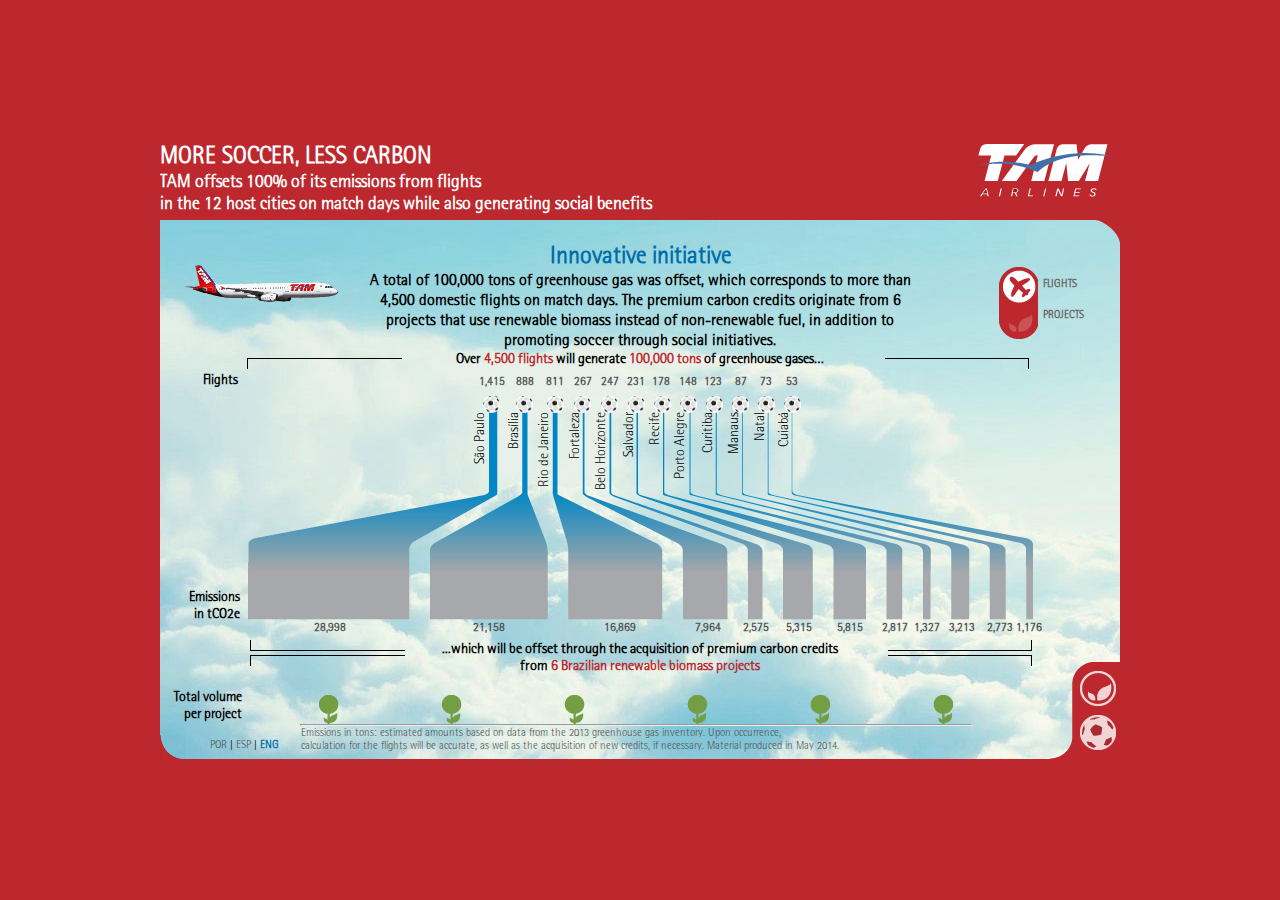
==== commit 8cf598f0: "tres idiomas" ====
--- a/index_eng.html
+++ b/index_eng.html
@@ -1,1727 +1,231 @@
 <html>
 <head>
 	<meta http-equiv="Content-Type" content="text/html; charset=UTF-8" />
-	<title>TAM Airlines Increases Accessibility During the Largest Soccer Tournament in the World</title>
-	<link rel="stylesheet" type="text/css" href="css/info_tam_copa.css"/>
-	<link rel="stylesheet" type="text/css" href="css/avioes.css"/>
+	<title>TAM - Flight emissions will be offset with sustainable projects</title>
+	<link rel="stylesheet" type="text/css" href="css/info_tam_sustentabilidade.css"/>
+	<script>var lang="ENG";</script>
 </head>
 <body>
 	<div id="wrapperGeral" style="position: relative;">
 		<div id="cabezalho_geral">
 			<div>
-				<h1>WELCOME, WORLD!</h1>
-				<h4>From June 10 to July 15, 2014, a new network strategy <br>comes into play to receive soccer fans</h4>
+				<h1>MORE SOCCER, LESS CARBON</h1>
+				<h4>TAM offsets 100% of its emissions from flights <br>in the 12 host cities on match days while also generating social benefits</h4>
 			</div>
 			<img src="images/Tam-airlines.png">
 		</div>
 
-		<nav id="btns_sliders">
-			<ul class="links-to-floor">
-				<li><img src="images/icon_brasil.gif"></li>
-				<li><img src="images/icon_graficoBarra.gif"></li>
-				<li><img src="images/icon_aviao.gif"></li>
-				<li><img src="images/icon_graficoRadar.gif"></li>
-			</ul>
-		</nav>
-
 		<img id="roundCorner_upRight" src="images/round_corner_up_right.png">
 		<img id="roundCorner_bottomLeft" src="images/round_corner_bottom_left.png">
 
 		<div style="position:relative;">
-
 			<div id="main">
-
-				<!-- MAPA -->
-				<div class="floor floor-1" id="slide_mapa">
-					<div class="titulos">
-						<h1>New flights in Brazil</h1>
-						<h4>More arrivals and departures at host cities on days with higher passenger traffic</h4>
-
-						<div id="mapaReferencia">
-							<img src="images/icon_bolaReferencia.png">
-							<h5>Percentage increase in daily domestic flights</h5>
-						</div>
-					</div>
-					
-					<svg id="mapa" version="1.1" xmlns="http://www.w3.org/2000/svg" xmlns:xlink="http://www.w3.org/1999/xlink" x="0px" y="0px" width="600px"
-	 height="560px" viewBox="0 0 600 560" enable-background="new 0 0 600 560" xml:space="preserve">
-						<g>
-							<g>
-								<g>
-									<path fill="#FFFFFF" stroke="#DADADA" stroke-width="2" stroke-miterlimit="10" d="M476.623,270.764
-										c0.41,0,0.41-1.76,0.059-2.111c-0.249-0.248-0.412,0.587-0.645,0.762c-0.234,0.177-0.471,0.353-0.588,0.704
-										c-0.115,0.352-0.703,1.993-0.115,1.642C475.919,271.407,476.214,270.764,476.623,270.764 M474.98,336.074
-										c0.295,0.352,0.822,0.877,1.115,0.645c0.293-0.234,0.762-0.586,0.525-0.586c-0.232,0-0.469-0.527-0.469-0.527
-										C475.742,335.723,474.689,335.724,474.98,336.074 M473.867,335.02c0.586,0.234,0.998-0.058,0.998-0.586
-										c0-0.529-0.471-0.821-0.471-0.821c-0.35-0.059-0.295,0.293-0.646,0.41S473.281,334.784,473.867,335.02 M473.748,277.681
-										c-0.174-0.468-0.293-0.938-0.115-1.231c0.176-0.292-0.059-1.348-0.469-1.112c-0.37,0.212-0.703,0.645-0.588,0.995
-										c0.119,0.353,0,0.821,0.177,1.057c0.175,0.234-0.293,1.699,0.352,1.582C473.748,278.854,473.926,278.148,473.748,277.681
-										 M471.697,335.254c0,0.234,0.295,0.88,0.705,0.88s0.586,0.644,0.762,0.292c0.174-0.352,0.353-0.762,0.059-0.938
-										c-0.295-0.176-0.941-0.704-0.998-0.527C472.166,335.136,471.697,335.254,471.697,335.254 M425.839,400.383
-										c0.251,0.468,1.151,0.61,1.151,0.253c0-0.361,0.071-0.052-0.289,0.163C426.537,400.899,425.586,399.913,425.839,400.383
-										 M401.031,400.096c1.114,0.323,2.806,0.25,3.528,0.214c0.72-0.035,1.152-0.214,0.972-0.431c-0.181-0.216-0.972-1.011-1.439-0.973
-										c-0.469,0.035-2.342,0.252-2.342,0.252C401.391,399.518,399.912,399.77,401.031,400.096 M383.205,410.846
-										c0.4,0,1.279,0.559,1.679,0.078c0.401-0.479,0.96-0.479,0.799-0.88c-0.157-0.398-0.799-1.278-0.799-1.6s-1.118-0.398-1.358-0.08
-										c0,0,0.481,1.12,0.08,1.361C383.205,409.964,382.804,410.846,383.205,410.846 M353.167,424.386c0.479,0.88,0.639,1.121,1.438,0.4
-										c0.799-0.719,1.442-1.92,1.682-2c0.24-0.08,0.646-0.857,0.646-0.857s-0.885-1.063-1.125-0.581c0,0-0.403,1.118-0.8,1.279
-										C354.605,422.786,352.687,423.507,353.167,424.386 M345.41,429.483l0.72,0.642c0,0,0.882,0.157,0.96-0.401
-										c0.081-0.56-0.721-1.04-0.721-1.04L345.41,429.483z M342.684,457.911c-0.402,0.56,0.398,1.438,0.719,1.358
-										s0.719-0.238,0.561-0.479c-0.16-0.24,0.479-1.12,0.8-1.441c0.317-0.32,0-0.799-0.081-1.04c-0.08-0.24-1.279-0.479-1.279-0.479
-										S343.082,457.35,342.684,457.911 M343.574,441.01c0.319-0.56-0.239-2-0.239-2s-0.88,1.04-1.041,1.521
-										c-0.161,0.479,0.401,1.121,0.401,1.121S343.255,441.57,343.574,441.01 M326.068,63.718c0.59-0.396,1.776-0.891,1.776-0.891
-										s-0.79,0.1-1.187-0.296c-0.394-0.396-1.582-0.791-1.385,0C325.474,63.321,325.474,64.113,326.068,63.718 M328.736,65.397
-										c0.295-0.197-0.892-1.681-0.892-1.186c0,0.407-0.987,0-1.187,0.396c-0.197,0.395-1.185,0.89-0.789,1.384
-										c0.396,0.494,0.789,1.681,1.582,1.582c0.789-0.099,0.891-0.594,0.891-1.088C328.342,65.992,328.438,65.596,328.736,65.397
-										 M329.923,67.871c0.493,0,1.384-0.594,1.384-0.594l-0.691-0.593c-0.494,0-1.287,0.297-1.287,0.297S329.429,67.871,329.923,67.871
-										 M329.031,86.443c0.15,0.402-0.352,1.006,0.403,0.805c0.754-0.201,1.408-1.207,1.71-1.409c0.303-0.201,0.807-0.554,1.057-0.956
-										c0.252-0.402,0.353-0.201,0.504-0.654c0.15-0.453-2.014-1.006-2.113-0.755c-0.213,0.533-0.807,0.755-0.704,0.956
-										c0.101,0.202-0.051,0.403-0.353,0.554C329.232,85.136,328.88,86.042,329.031,86.443 M332.001,86.846
-										c-0.302,0.151-1.158,0.453-1.158,0.453c-0.302,0.302-0.554,1.107,0.252,1.107c0.804,0,1.007-0.352,1.257-0.603
-										C332.604,87.551,332.303,86.694,332.001,86.846 M329.031,82.67c0.604,0.15,1.107-0.202,1.762-0.504
-										c0.654-0.302,1.509-0.151,1.761-0.453c0.251-0.302-0.101-1.006,0.353-1.207c0.453-0.201,1.308-0.604,1.308-1.258
-										s-0.854-0.754-1.157-0.503c-0.302,0.251-1.309,0.202-1.408,0.755c-0.101,0.553,0,1.006-0.303,1.106
-										c-0.302,0.101-1.309,0.453-1.309,0.453S328.428,82.52,329.031,82.67 M335.824,89.261c-0.604-0.653-1.258-1.156-1.61-1.005
-										c-0.353,0.15-1.31,0.402-1.207,0.553c0.101,0.151-0.353,0.352-0.806,0.352s-1.207,0.352-1.408,0.201
-										c-0.201-0.151-1.409,0-1.207,0.352c0.27,0.473-0.906,0.201-1.057,0.151c-0.151-0.05-0.352,0.454-0.403,0.655
-										c-0.05,0.201-0.402,0.452-0.251,0.704c0.15,0.252,0.05,1.158,0.503,1.107c0.452-0.051,0.854-0.302,1.157-0.302
-										c0.302,0,1.811-0.151,1.861,0.151c0.051,0.302,0.303,1.408,0.906,1.006s1.458-0.704,1.911-0.956s1.157-0.604,1.459-1.207
-										C335.975,90.418,336.428,89.915,335.824,89.261 M327.371,86.091c-0.327,0.273-0.855,0.906-1.157,1.107
-										c-0.302,0.201-0.904,0.905-0.956,1.459c-0.051,0.553-0.807,1.509,0.201,1.459c1.006-0.05,1.459,0.05,1.761-0.755
-										c0.302-0.805,0.554-1.106,0.806-1.509S327.975,85.587,327.371,86.091 M327.975,84.883c0.303-0.553-0.553-1.459-0.553-1.459
-										s-0.301-0.201-0.354,0.503c-0.049,0.705-0.604,1.158-0.401,1.359C326.869,85.487,327.673,85.437,327.975,84.883 M325.156,90.821
-										c-0.301,0.151-0.653,0.754-0.352,1.106c0.303,0.352,0.604,1.107,1.207,0.906s1.008,0.051,1.057-0.654
-										c0.051-0.704-0.553-1.157-0.804-1.056C326.012,91.224,325.156,90.821,325.156,90.821 M337.988,88.355
-										c0.201-0.453-1.359-0.604-1.359-0.604s-0.956-0.252-0.452,0.302c0.503,0.554,0.201,0.856,0.704,0.805
-										C337.384,88.809,337.785,88.809,337.988,88.355 M341.861,92.279c-0.1-0.352-1.006-0.352-1.156-0.603
-										c-0.151-0.252-0.856-0.503-1.057-0.805c-0.201-0.302-1.561-0.151-1.561,0.101c0,0.251-0.553,0.352-0.553,0.352
-										c-0.354,0.05-1.157-0.151-1.258,0.151c-0.101,0.301-0.052,0.855-0.252,1.006c-0.201,0.151-0.604,0.604-0.604,0.755
-										c0,0.151-0.957,0.855-0.303,0.956c0.654,0.1,2.266,0.704,2.817,0.251c0.554-0.453,1.007-0.352,1.46-0.453
-										c0.453-0.1,0.855-0.201,1.157-0.452C340.855,93.287,341.963,92.631,341.861,92.279 M356.801,103.929
-										c0-0.544-1.543-0.362-1.543-0.362c-0.455,0.09-1.451,2.541-0.182,2.178C356.348,105.381,356.801,104.473,356.801,103.929
-										 M360.16,101.75c0.455-0.544,0.636-1.27,0.455-1.997c-0.183-0.726-0.819-0.454-1.09-0.272c-0.377,0.252-0.908,0.998-0.728,1.634
-										C358.979,101.75,359.707,102.294,360.16,101.75 M382.039,106.199c0.82-0.181,1.908-0.272,1.908-0.272s-0.092-1.453-0.636-1.271
-										c-0.438,0.146-1.725,0-1.725,0.454S381.224,106.38,382.039,106.199 M437.693,130.246c0.035-0.386-0.076-0.888-0.504-0.888
-										c-0.424,0-1.121-0.232-1.121-0.232c-0.461-0.154-0.964-0.347-1.004,0.039c-0.039,0.386-0.271,1.197,0.579,1.197
-										C436.494,130.361,437.654,130.631,437.693,130.246 M321.182,107.776c0.201,0.055,0.611,0.258,0.102,0.428
-										c-0.041,0.014-0.062,0.04-0.078,0.05c0,0-0.016,0.01-0.033-0.11s-0.082-0.314-0.137-0.368
-										C321.035,107.776,320.98,107.722,321.182,107.776 M321.265,109.926c0.026,0.097,0.071,0.288,0.078,0.377
-										c0,0,0.007,0.088-0.033,0.06c-0.039-0.027-0.063-0.244-0.065-0.389C321.244,109.974,321.24,109.83,321.265,109.926
-										 M531.979,192.95c-2.042-3.065-4.031-16.323-4.1-20.976c-0.152-10.407-12.859-7.521-18.778-9.297
-										c-12.496-3.757-23.514-24.091-36.099-25.138c-6.979-0.581-12.918-7.305-21.652-5.55c-2.984,0.603-1.901,1.08-4.609,1.08
-										c-1.65,0-4.546-3.255-6.476-2.367c-6.611,3.066-9.161-3.986-13.411-3.986c-2.971,0-17.408,0.494-17.412,2.049
-										c0.007-1.618,3.976-1.258,2.057-3.176c-0.527-0.528-4.033,3.364-4.668,3.82c-0.015,0.01,1.412-9.73,1.373-9.836
-										c-0.953,0.686-1.907,1.372-2.861,2.058c0.514-1.88,0.895-3.787,1.145-5.719c-1.006-0.335-2.035-0.564-3.088-0.686
-										c0.076-0.905,0.494-1.553,1.256-1.944c-1.126-7.644-11.187,4.393-8.261,4.393c0.011,0-4.986-10.077-5.308-9.348
-										c-1.569,3.531-1.955-2.843-3.268-1.769c-0.308,0.251,0.559,3.271,0.137,3.131c-0.613-0.205-2.103-3.403-2.043-3.403
-										c-1.585,0,0.349,2.46,0.228,2.541c-0.445,0.297-19.427-8.444-19.417-8.305c-0.042-0.568,2.14,4.374-0.271,2.859
-										c-0.333-0.208-3.866-4.166-3.947-4.084c-0.099,0.099-15.022,17.429-6.805,16.244c-3.058,0.432-4.96,2.594-8.982,3.245
-										c0.806-0.489,6.357-4.736,4.992-5.83c-2.864-2.286-5.124,4.512-7.125,5.4c0.191-0.085,2.478-4.54,1.861-4.584
-										c-4.912-0.348-12.512,23.346-10.403,24.565c-4.122-2.385,3.917-23.112,5.504-23.112c-2.45,0-5.633,3.619-6.853,3.176
-										c-5.015-1.822-3.425-0.906-7.166,1.588c0.079-0.053-5.946-5.134-6.215-3.676c-0.313,1.727-2.925,5.331-3.719,0.817
-										c0.149,0.797,8.205-5.257,5.002-5.786c2.389,0.383,3.672,3.856,5.059,3.798c3.037,0.317,6.947-0.775,8.989,0.59
-										c-0.674-0.448,6.052-4.75,5.935-4.607c2.602-3.169,5.739,4.864,4.233-2.655c-0.18-0.909,12.515-12.256,4.267-12.256
-										c-4.036-3.167-19.402-2.219-24.965-1.895c-2.458,0.146-3.479,8.492-3.925,10.491c-1.057,4.737-4.813,1.558-7.759,4.306
-										c-3.312,3.085-15.932,6.605-19.457,3.955c8.689,6.522,35.996-38.918,38.466-36.457c-1.183-0.398-2.342-0.345-3.477,0.159
-										c8.174-8.173-8.584-11.382-7.527-12.44c2.632-2.625-7.697-20.728-4.272-22.614c-0.384,0.208-5.759-5.634-5.838-6.922
-										c0.063,0.97,1.108,6.015,0.957,5.933c-0.16-1.088-0.639-2.003-1.437-2.743c-4.103,2.28-17.303,30.585-22.864,24.332
-										c-1.326-1.492-37.369-7.614-37.66-4.378c-0.972,10.722,2.639,4.083-5.812,6.566c-6.505,1.916-8.96-1.636-14.567,2.566
-										c-0.412,0.31-17.78,5.837-16.377,6.717c-8.262-5.156-18.154-18.569-13.207-28.896c3.585-7.486,6.459-3.067,3.801-13.009
-										c0.064,0.242-12.584-11.867-7.273-13.189c-7.843,1.957-5.943,9.369-14.434,10.548c-2.762,0.383-13.275,4.438-16.209,5.83
-										c-3.735,1.773-2.679,4.353-4.075,5.284c-3.374,2.255-4.501-2.655-7.094-2.793c-5.497-0.288-6.061-2.256-10.245-5.019
-										c-1.722-1.137-9.439,0.354-6.963,2.831c4.202,4.198,6.09-1.679,6.642,7.622c0.187,3.2-2.433,4.273-1.774,7.708
-										c0.367,1.914,1.577,10.528,5.623,8.368c9.54-5.086,4.91,5.155-0.906,3.698c-4.42-1.104-1.791,1.58-2.566,4.529
-										c-2.172,8.262-3.32,0.764-4.981,1.056c-2.521,0.446-15.088,12.669-15.472,12.076c-4.373-6.76,0.419-1.887-5.812-1.887
-										c-4.919,0-7.06-3.147-11.688-4.604c-3.211-1.01-2.264-14.459-8.009-12.302c-0.964,0.361-2.941,5.192-4.679,3.849
-										c-0.353-0.272-3.751-5.107-4.453-4.151c-1.58,2.152,1.792,4.771-1.624,4.772c-5.125,0.002-14.333-2.175-18.706-0.132
-										c-8.556,3.998,2.352,8.437,3.668,9.068c0.089,0.042,8.066,5.851,3.981,5.688c-23.984-0.949-1.533,12.163-3.231,24.181
-										c-1.608,11.385-3.88,22.704-5.865,34.025c-3.117,17.778-9.112,0.172-19.007,10.063c-1.118,1.118-9.956,4.33-11.968,5.133
-										c-4.221,1.686-6.29,5.47-8.986,8.505c-5.04,5.664-1.713,15.587-8.986,19.227c-3.262,1.634-5.299,4.725-3.793,8.019
-										c1.593,3.483-2.68,1.996-2.68,4.445c0,3.171,2.844,1.89,3.538,4.036c0.693,2.143,14.903,24.717,9.022,23.409
-										c-2.539-0.565,10.128-0.578,7.44,0.193c7.078-2.025,4.423,6.169,8.575,7.476c8.166,2.57,10.344-8.133,17.187-7.053
-										c7.667,1.209-7.339,23.164,8.925,17.743c4.98-1.66,12.339-0.9,17.387-0.321c7.58,0.869,3.631-0.959,8.268-2.504
-										c3.511-1.17,0.582-5.046,6.172-4.602c1.615,0.128,8.462-4.775,10.236-6.057c3.739-2.703,14.799-8.85,19.005-6.324
-										c1.496,0.898,2.708,15.373,2.416,17.344c-1.225,8.271,4.521,8.396,6.281,13.673c1.989,5.966,9.38,6.44,14.843,5.253
-										c5.928-1.288,11.583,9.625,17.525,9.625c6.127,0,6.503,6.219,13.986,4.356c9.172-2.282,10.783,6.304,12.297,12.457
-										c1.437,5.845,0.476,10.49,0.896,17.009c0.624,9.694,14.2,6.665,22.584,6.665c-3.729,0,11.104,18.729,11.235,19.479
-										c1.164,6.637,1.714,8.089-1.069,14.773c-0.492,1.183-3.628,16.968,0.224,13.664c-4.247,3.638-1.039,22.416-0.755,29.283
-										c0,0.1,15.968,0.736,16.718,0.058c1.636-1.483,7.707,1.379,9.68,2.037c4.684,1.563,2.196,12.797,4.547,16.321
-										c4.373,6.553,13.757-0.313,15.246,10.113c1.196,8.354-9.303,14.284,1.357,15.906c4.9,0.745,5.529,14.407,4.963,18.132
-										c-0.652,4.284-11.986,10.588-15.83,11.548c-10.959,2.739-13.719,21.188-22.944,25.813c-1.445,0.72-6.964,5.206-5.797,6.875
-										c2.354,3.37,4.341-0.178,6.659-1.162c3.71-1.576,5.053,3.347,7.814,4.623c2.137,0.986,2.446,7.41,4.002,7.136
-										c7.526-1.324,4.98,2.103,11.569,3.894c7.858,2.146,15.489,10.782,17.954,18.17c1.379,4.136-3.641,18.789,6.291,8.624
-										c2.772-2.837,5.199-18.215,6.359-18.681c-1.654,0.66,8.862-14.796,8.977-15.142c1.53-4.563,3.549-7.737,0.865-12.113
-										c0.761,1.236,9.625,10.508,9.625,4.434c0,3.547-15.004,23.793-17.086,23.793c8.026,0,13.605-13.563,17.627-17.954
-										c3.553-3.876,4.421-10.435,7.791-14.792c3.816-4.936,9.474-10.269,14.055-13.867c4.856-3.816,1.514-21.19,1.514-26.605
-										c0-5.727,2.896-7.256,0.975-11.521c-0.867-1.924,7.343-2.758,5.894-0.922c3.294-4.2,6.406-6.386,10.313-9.644
-										c2.729-2.275,11.538-6.086,12.938-7.836c1.538-1.921,21.652-5.377,22.255-8.097c0.499-2.236-1.688-1.238-2.259-2.435
-										c-2.718-5.692,7.245,1.273,5.735,0.266c2.09,1.396,1.958-5.001,5.948-3.271c2.814,1.224,7.889,3.993,7.668-1.438
-										c-0.102-2.505,10.911,6.916,15.747,1.189c2.497-2.944-2.091-1.923,2.58-5.844c0.36-0.302,15.249-5.58,9.874-8.938
-										c-2.443-1.523,8.741-15.403,11.17-17.686c4.758-4.478,7.391-9.86,7.391-15.943c0-5.376,9.122-15.012,8.717-17.437
-										c-1.621-9.772,3.897-18.874,4.652-28.567c0.367-4.942-3.636-16.725,1.826-20.8c-0.437,0.642-1.004,0.891-1.703,0.748
-										c-1.108-5.614,2.567-8.405,3.157-13.495c0.574-4.96,5.292-3.914,4.11,0.323c0.678-2.427,22.556-14.025,16.564-21.379
-										c0.707,0.873,18.41-16.096,22.026-20.39C520.688,223.987,537.612,201.387,531.979,192.95 M343.824,113.413
-										c0.15-0.252,0.401-0.554,0.353-0.856c-0.051-0.302-0.854-0.704-0.854-0.704s-0.707,0.604-0.453,0.956
-										C343.119,113.161,343.673,113.665,343.824,113.413 M339.548,114.418c0.653-0.151,1.358-0.151,1.257-0.704
-										c-0.1-0.554-1.006-0.806-1.408-0.403C339.396,113.312,338.894,114.569,339.548,114.418 M328.779,116.684
-										c0.051-0.403-1.66-0.806-1.66-0.806c-0.301-0.05-1.006,0.503-0.25,0.906C327.623,117.187,328.729,117.085,328.779,116.684
-										 M324.906,115.828c-0.303,0.05,0.049,1.861,0.703,1.66c0.655-0.201,0.402-1.006,0.252-1.308
-										C325.71,115.877,324.906,115.828,324.906,115.828 M324.805,114.821c0.905,0,0.905-0.705,0.604-1.157
-										c-0.301-0.453-1.106-0.856-1.106-0.856S323.898,114.821,324.805,114.821 M323.748,114.62c-0.1-0.301-0.303-0.905-0.453-0.754
-										c0,0-0.551,0.754-0.303,1.006c0.254,0.252,0.354,1.006,0.556,0.654C323.748,115.173,323.85,114.921,323.748,114.62
-										 M323.748,112.205c-0.1-0.151-0.402-0.05-0.402-0.05s-0.302,0.653,0.051,0.704C323.748,112.91,323.85,112.355,323.748,112.205
-										 M323.445,93.487c-0.199-0.302-1.709-0.251-1.709-0.251c-0.302,0-1.106-0.101-1.31,0.352c-0.2,0.453-0.854,1.057-0.351,1.006
-										c0.502-0.05,1.961-0.252,2.666-0.352C323.445,94.142,323.648,93.79,323.445,93.487 M322.39,92.582
-										c0.353-0.302,0.503-0.754,0.353-1.207c-0.151-0.453-1.258-0.654-1.258-0.654c-0.402,0.201-1.711,1.409-0.955,1.61
-										C321.283,92.532,322.037,92.883,322.39,92.582 M317.609,99.224c0.051,0.604-0.302,1.258,0.354,1.056
-										c0.652-0.201,1.105-0.201,1.357-0.603c0.252-0.402,0.201-1.308-0.453-1.157C317.828,98.76,317.559,98.62,317.609,99.224
-										 M318.012,97.462c0.504,0.151,1.057,0.503,1.309-0.05c0.252-0.554,0.504-0.554,0.504-0.805c0-0.252-0.252-0.554-0.252-0.554
-										c-0.554-0.151-0.754,0.201-1.207,0.453S317.51,97.312,318.012,97.462 M320.176,100.38c-0.509,0.341-1.006,0.554-1.409,0.554
-										c-0.401,0-1.057-0.655-1.257,0.352c-0.202,1.006-1.107,2.315-0.15,2.063c0.954-0.252,1.459-0.352,1.86-0.906
-										c0.403-0.553,0.755-1.207,1.158-1.308C320.779,101.035,320.326,100.279,320.176,100.38 M311.521,108.583
-										c0.654-0.956,0.452-1.559,1.358-1.912c0.905-0.353,1.409-1.057,1.812-1.66c0.403-0.604,0.705-0.604,0.957-1.309
-										c0.25-0.704,0.301-0.554,0.452-1.207c0.151-0.654,0.251-1.862-0.151-2.164c-0.401-0.302-1.912-0.352-1.912-0.352l-0.101-0.051
-										c-0.401,0-1.559,0.453-1.559,0.805c0,0.353-0.556,0.855-0.706,1.057s-0.754,0.554-0.805,1.107
-										c-0.049,0.553-0.049,2.566-0.049,2.566s-0.404,0.604-0.756,1.006c-0.353,0.403-0.654,0.454-1.057,1.259
-										c-0.402,0.804-1.107,0-1.207,0.804c-0.102,0.805-1.51,3.019-0.354,2.717c1.158-0.301,1.812-0.704,2.215-1.257
-										C310.063,109.438,310.867,109.538,311.521,108.583 M312.125,109.035c-0.252,0.151-1.812,1.007-1.258,0.856
-										s1.861-0.554,1.963-0.705c0.101-0.151-0.051-0.503-0.051-0.503S312.377,108.883,312.125,109.035 M313.736,107.677
-										c-0.051,0.654,0.102,1.107,0.905,0.403c0.804-0.705,1.257-0.755,1.459-1.107c0.201-0.353-0.251-1.912-0.251-1.912
-										c-0.15,0.402-0.755,1.006-0.755,1.157C315.095,106.369,313.785,107.021,313.736,107.677 M314.591,97.413
-										c-0.201,0.352-0.806,1.358-0.353,1.509c0.453,0.151,1.057,0.705,1.461,0.051c0.401-0.655,1.309-1.611,1.559-2.214
-										c0.252-0.604,0.352-2.466-0.403-1.963c-0.599,0.399-0.854,0.604-1.005,1.057S314.792,97.06,314.591,97.413 M317.559,104.506
-										c-0.049,0.252-1.005,1.459-0.301,1.66c0.705,0.202,1.357,0,1.357-0.603c0-0.604-0.15-1.56-0.15-1.56
-										C318.313,104.003,317.609,104.254,317.559,104.506 M322.139,96.306c0.402-0.352,0.955-0.806,0.905-1.007
-										c-0.052-0.201-1.812-0.151-1.812-0.151c-0.654,0.101-0.451,0.756-0.201,0.806C321.283,96.003,321.734,96.658,322.139,96.306
-										 M322.289,99.979c0-0.151-0.654-0.051-0.704,0.1c-0.115,0.345-0.253,0.956,0.252,0.956c0.503,0,0.905-0.05,0.956-0.302
-										C322.843,100.481,322.289,100.129,322.289,99.979 M322.843,102.394c0.101-0.251-0.201-0.755-0.353-0.503
-										c-0.129,0.215-0.905-0.05-0.905,0.252c0,0.301-0.503,1.156,0.252,1.005C322.591,102.998,322.744,102.645,322.843,102.394
-										 M321.686,98.418c0.051-0.352,0.303-0.906,0.051-1.157c-0.252-0.252-0.654,0.151-0.654,0.151
-										c-0.402,0.201-1.409,0.603-1.006,1.056c0.401,0.453,0.199,1.51,0.604,1.107C321.082,99.173,321.635,98.771,321.686,98.418
-										 M319.925,103.45c0.604-0.05,0.755,0.403,0.905,0c0.152-0.402,0.152-0.905,0.152-1.207c0-0.302-0.404-0.754-0.453-0.402
-										c0,0-0.455,0.352-0.504,0.603C319.975,102.695,319.32,103.5,319.925,103.45 M320.427,104.407
-										c-0.267,0.207-0.554,0.754-0.452,1.006c0.102,0.251,0,0.956,0.555,0.704c0.553-0.251,0.652-0.402,0.652-0.654
-										C321.182,105.211,320.88,104.055,320.427,104.407 M323.195,89.563c0.301,0.554,0.1,1.208,0.453,1.007
-										c0.353-0.201,0.653-0.554,0.653-1.007c0-0.452-0.653-0.805-0.653-0.805S322.893,89.01,323.195,89.563 M304.025,112.607
-										c1.057-0.503,1.307-1.359,1.307-1.359s-1.105-0.1-1.459,0c-0.353,0.101-1.912-0.05-1.408,0.403
-										C302.968,112.104,302.968,113.11,304.025,112.607"/>
-									<path fill="#DADADA" d="M328.825,478.929c-0.018-0.016-1.777-1.553-2.421-1.769c-0.655-0.219-0.739-1.6-0.739-2.778
-										c0-0.285,0.115-1.068,0.25-1.976c0.187-1.261,0.42-2.831,0.42-3.61c0-1.239-1.905-1.908-3.697-1.908
-										c-1.016,0-1.954-0.353-2.783-0.663c-0.649-0.244-1.21-0.455-1.684-0.455c-1.162,0-3.454-2.736-3.454-4.124
-										c0-1.056-3.68-4.007-5.097-5.055l0,0c-0.008,0-2.651-1.099-3.513-1.099c-1.035,0-2.594-0.801-3.441-2.285
-										c-0.602-1.054-1.842-1.265-2.936-1.45c-0.471-0.08-0.914-0.155-1.259-0.293c-1.217-0.486-6.038-1.765-7.756-1.337
-										c-1.083,0.271-1.696-0.017-2.189-0.247c-0.337-0.157-0.604-0.284-0.94-0.2c-0.484,0.122-1.191-0.062-1.873-0.24
-										c-0.576-0.151-1.173-0.307-1.468-0.208c-0.683,0.227-3.497,0.014-3.616,0.005l0.016-0.203c0.028,0.001,2.895,0.218,3.536,0.005
-										c0.353-0.115,0.95,0.039,1.584,0.204c0.657,0.172,1.335,0.352,1.772,0.24c0.404-0.1,0.73,0.05,1.076,0.213
-										c0.488,0.228,1.041,0.485,2.053,0.234c1.885-0.475,6.87,0.941,7.881,1.345c0.325,0.13,0.758,0.203,1.217,0.281
-										c1.083,0.184,2.43,0.412,3.078,1.55c0.91,1.591,2.485,2.184,3.266,2.184c0.902,0,3.502,1.08,3.612,1.126
-										c0.233,0.168,5.2,3.855,5.2,5.23c0,1.282,2.188,3.921,3.251,3.921c0.511,0,1.088,0.216,1.756,0.467
-										c0.812,0.306,1.732,0.651,2.711,0.651c1.938,0,3.9,0.725,3.9,2.111c0,0.795-0.233,2.373-0.421,3.641
-										c-0.134,0.899-0.249,1.676-0.249,1.945c0,0.59,0,2.385,0.601,2.585c0.683,0.229,2.418,1.743,2.491,1.808L328.825,478.929z
-										 M310.845,443.092c-0.546,0-1.261-0.243-1.962-0.481c-0.698-0.237-1.424-0.484-1.874-0.444c-1.084,0.097-2.685-0.287-3.974-0.591
-										c-0.175-0.042-0.344-0.082-0.504-0.118c-1.332-0.31-2.857-1.425-4.184-2.446c-1.039-0.798-3.468-0.683-4.918-0.616
-										c-0.351,0.017-0.653,0.03-0.883,0.03c-1.148,0-2.22-0.077-3.693-1.024c-0.91-0.586-1.58-0.116-2.506,0.536
-										c-0.417,0.294-0.89,0.627-1.438,0.886c-1.743,0.821-2.876,0.222-2.923,0.197l0.098-0.18c0.012,0.006,1.092,0.571,2.738-0.202
-										c0.533-0.251,0.998-0.579,1.408-0.868c0.916-0.646,1.707-1.202,2.733-0.541c1.43,0.92,2.427,0.993,3.583,0.993
-										c0.225,0,0.525-0.015,0.873-0.03c1.575-0.074,3.955-0.186,5.052,0.657c1.31,1.009,2.813,2.109,4.106,2.409
-										c0.16,0.037,0.328,0.077,0.504,0.118c1.275,0.301,2.865,0.672,3.909,0.587c0.501-0.038,1.207,0.199,1.957,0.454
-										c1.073,0.364,2.188,0.746,2.512,0.202c0.376-0.626,0.263-1.29,0.132-2.06c-0.072-0.422-0.146-0.857-0.146-1.325
-										c0-1.517,0.138-2.526,0.81-2.526c0.188,0,0.36-0.079,0.542-0.163c0.358-0.165,0.764-0.351,1.34,0.081
-										c0.755,0.567,2.851,0.784,3.738,0.393c0.525-0.233,1.723-0.425,2.779-0.595c0.706-0.112,1.436-0.229,1.549-0.306
-										c0.347-0.231,2.698-0.828,4.234-0.316c0.635,0.212,1.325,0.168,1.931,0.127c0.855-0.057,1.588-0.103,1.965,0.523
-										c0.45,0.75,1.223,1.413,1.795,1.542c0.198,0.044,0.362,0.024,0.486-0.058c0.147-0.099,0.226-0.378,0.316-0.701
-										c0.227-0.813,0.568-2.042,2.587-1.741c2.762,0.412,3.924,0.391,4.786-0.087c0.911-0.51,2.393-0.809,2.455-0.82l0.039,0.199
-										c-0.015,0.004-1.512,0.305-2.395,0.799c-0.906,0.504-2.1,0.53-4.915,0.11c-1.845-0.272-2.128,0.763-2.361,1.595
-										c-0.102,0.362-0.189,0.676-0.399,0.816c-0.175,0.115-0.394,0.145-0.645,0.087c-0.631-0.143-1.44-0.83-1.926-1.636
-										c-0.311-0.521-0.957-0.479-1.775-0.425c-0.627,0.038-1.337,0.086-2.009-0.138c-1.513-0.504-3.808,0.127-4.057,0.293
-										c-0.143,0.096-0.685,0.186-1.63,0.338c-0.992,0.158-2.228,0.356-2.729,0.579c-0.953,0.425-3.129,0.195-3.943-0.415
-										c-0.48-0.362-0.782-0.222-1.132-0.06c-0.193,0.089-0.395,0.181-0.627,0.181c-0.537,0-0.606,1.242-0.606,2.323
-										c0,0.451,0.073,0.878,0.144,1.291c0.132,0.775,0.257,1.508-0.157,2.199C311.475,442.991,311.194,443.092,310.845,443.092z
-										 M351.635,425.036c-0.583-0.128-2.147-0.46-2.389-0.46c-0.271,0-0.311-0.383-0.361-0.868c-0.028-0.274-0.06-0.585-0.138-0.819
-										c-0.143-0.427-1.834-0.374-2.743-0.347c-0.23,0.007-0.437,0.013-0.598,0.013c-0.221,0-0.371-0.055-0.46-0.169
-										c-0.146-0.188-0.075-0.471,0.002-0.769c0.061-0.237,0.123-0.483,0.059-0.643c-0.145-0.361,0.029-1.177,0.169-1.832
-										c0.066-0.311,0.129-0.604,0.129-0.732c0-0.129-0.367-0.204-0.663-0.265c-0.376-0.078-0.766-0.158-0.936-0.381
-										c-0.237-0.319-1.238-0.193-1.799,0.033c-0.373,0.152-0.781-0.534-1.171-1.199c-0.169-0.29-0.4-0.686-0.489-0.715
-										c-0.001,0-0.001,0-0.002,0c-0.148,0-0.274-0.139-0.435-0.313c-0.246-0.27-0.583-0.638-1.186-0.698
-										c-0.311-0.03-0.572-0.183-0.779-0.453c-0.419-0.547-0.499-1.435-0.423-1.89c0.084-0.502-1.773-1.765-2.271-2.016
-										c-0.402-0.203-1.287-1.663-1.161-2.043c0.019-0.055,0-0.199-0.114-0.428c-0.192-0.387-0.575-0.839-0.935-0.958
-										c-0.748-0.25-0.635-2.171-0.266-3.461c0.087-0.307,0.17-0.57,0.243-0.804c0.258-0.824,0.388-1.237,0.164-1.758
-										c-0.282-0.662-1.856-2.988-2.001-3.2c-0.951-0.672-1.032-1.273-1.117-1.91l-0.023-0.171c-0.058-0.401-0.521-0.932-1.035-1.183
-										c-0.326-0.158-0.621-0.179-0.834-0.057c-0.367,0.208-1.362,0.059-2.517-0.115c-1.193-0.18-2.547-0.385-3.267-0.181
-										c-0.889,0.257-1.197-0.098-1.471-0.41c-0.187-0.211-0.347-0.395-0.681-0.395c-0.441,0-0.963-0.222-1.515-0.458
-										c-0.636-0.271-1.292-0.552-1.922-0.552c-1.172,0-3.114-0.568-4.812-1.838c-1.183-0.889-2.114-0.494-2.934-0.145
-										c-0.255,0.108-0.496,0.211-0.723,0.261c-0.666,0.148-1.598,0.085-2.278,0.037c-0.271-0.019-0.506-0.035-0.674-0.035
-										c-0.31,0-0.482-0.232-0.682-0.503c-0.262-0.353-0.588-0.792-1.367-1.016c-1.063-0.301-1.891,0.414-2.496,0.937
-										c-0.17,0.147-0.318,0.275-0.452,0.365c-0.478,0.317-1.448,0.028-2.476-0.277c-0.381-0.113-0.775-0.23-1.142-0.314
-										c-0.976-0.229-1.679,0.012-2.297,0.222c-0.201,0.068-0.392,0.132-0.585,0.181c-0.608,0.154-1.192-0.259-1.662-0.59
-										c-0.195-0.137-0.379-0.267-0.524-0.324c-0.423-0.169-1.515-0.312-2.002,0.371c-0.534,0.747-2.531,1.464-3.499,1.654
-										c-0.936,0.188-2.048,0.557-2.348,1.747c-0.158,0.634-0.521,1.197-0.905,1.793c-0.354,0.55-0.72,1.117-0.913,1.748
-										c-0.146,0.477-0.227,0.928-0.303,1.364c-0.135,0.761-0.262,1.479-0.721,2.199c-0.26,0.41-0.506,0.71-0.723,0.975
-										c-0.38,0.464-0.654,0.798-0.777,1.417c-0.104,0.516-0.482,0.956-0.849,1.382c-0.38,0.441-0.772,0.899-0.872,1.445
-										c-0.205,1.139-2.276,2.632-2.364,2.695l-0.119-0.166c0.021-0.015,2.092-1.508,2.282-2.566c0.109-0.6,0.521-1.079,0.919-1.542
-										c0.364-0.424,0.709-0.825,0.802-1.288c0.135-0.669,0.438-1.038,0.82-1.506c0.213-0.261,0.455-0.556,0.709-0.955
-										c0.438-0.686,0.561-1.385,0.691-2.125c0.078-0.443,0.158-0.9,0.309-1.39c0.201-0.657,0.575-1.237,0.938-1.798
-										c0.374-0.581,0.729-1.131,0.878-1.732c0.332-1.315,1.589-1.713,2.506-1.896c1.067-0.211,2.912-0.929,3.373-1.574
-										c0.206-0.288,0.497-0.451,0.806-0.531l-0.076-0.099c1.158-0.911,2.789-2.335,2.789-2.649c0-0.584,2.208-2.844,2.974-3.418
-										c0.208-0.155,0.475-0.337,0.757-0.53c0.801-0.545,1.795-1.223,1.936-1.644c0.203-0.617,1.23-2.46,1.85-2.976
-										c0.6-0.502,1.696-2.614,1.787-2.98c0.078-0.312,0.166-2.04,0.201-2.911c-0.063-1.04,0.926-1.821,1.975-2.647
-										c0.748-0.591,1.522-1.201,1.979-1.95c0.579-0.946,1.147-1.77,1.649-2.495c0.449-0.649,0.838-1.211,1.078-1.645
-										c0.357-0.643,1.056-1.38,1.617-1.972c0.249-0.263,0.465-0.49,0.617-0.673c0.368-0.443,1.857-1.065,2.843-1.477
-										c0.394-0.165,0.734-0.307,0.817-0.362c0.159-0.105,0.359-0.691,0.57-1.311c0.146-0.425,0.31-0.906,0.504-1.373
-										c0.379-0.915,0.993-0.873,1.441-0.837c0.178,0.013,0.33,0.022,0.428-0.024c0.308-0.155,0.876-1.046,1.069-1.376l0.025-0.044
-										l0.051-0.006c0.017-0.002,1.638-0.202,1.728-1.02c0.021-0.188,0.085-0.318,0.197-0.399c0.201-0.146,0.494-0.084,0.804-0.019
-										c0.326,0.066,0.662,0.137,0.85-0.048c0.209-0.21,0.478-0.296,0.777-0.246c0.4,0.065,0.803,0.378,1.002,0.776
-										c0.266,0.533,2.302,0.754,2.692,0.563c0.266-0.134,0.847-0.013,1.46,0.117c0.406,0.086,0.827,0.175,1.112,0.175
-										c0.738,0,2.058,0.104,3.153,0.304c1.076,0.2,3.372-0.297,3.396-0.302l0.137-0.029l-0.014,0.139
-										c-0.095,0.994-0.255,3.669,0.133,4.096c0.031,0.034,0.054,0.038,0.068,0.038c0.237,0,0.497-0.338,0.772-0.694
-										c0.43-0.557,0.968-1.246,1.698-0.914c0.727,0.331,0.958,1.468,1.127,2.298c0.068,0.333,0.161,0.79,0.246,0.827
-										c0.397,0,2.155-0.306,2.432-0.949c0.221-0.521,0.991-0.728,1.884-0.969c0.431-0.116,0.876-0.236,1.304-0.4
-										c1.018-0.389,1.41-0.195,1.826,0.007c0.142,0.069,0.288,0.141,0.466,0.19c0.679,0.196,1.788-0.007,2.676-0.202
-										c0.934-0.206,2.323,0.286,2.383,0.308c0.103,0.059,0.157,0.041,0.191,0.024c0.269-0.128,0.49-0.898,0.584-1.561
-										c0.029-0.208,0.171-0.366,0.408-0.458c0.604-0.232,1.841,0.007,2.789,0.799c0.894,0.742,1.257,0.632,1.551,0.541
-										c0.101-0.031,0.196-0.06,0.304-0.06c0.782,0,1.523,0.421,2.203,1.251c0.918,1.12,1.053,4.684,0.824,5.256
-										c-0.202,0.5-0.493,2.91-0.3,3.782c0.068,0.307,0.238,0.623,0.418,0.957c0.343,0.639,0.731,1.362,0.595,2.313
-										c-0.192,1.354,0.877,2.64,0.888,2.653l0.018,0.021l0.005,0.026c0.065,0.351,0.172,0.568,0.326,0.665
-										c0.216,0.136,0.547,0.049,0.966-0.063c0.431-0.116,0.968-0.258,1.552-0.181c1.37,0.182,1.785,0.842,2.611,2.158
-										c0.12,0.191,0.25,0.396,0.393,0.617c0.963,1.487,0.386,2.262-0.122,2.944c-0.102,0.137-0.198,0.267-0.28,0.398
-										c-0.396,0.634-0.61,2.841-0.725,4.027c-0.028,0.29-0.052,0.528-0.07,0.683c-0.104,0.814,0.111,3.114,0.394,3.681
-										c0.084,0.165,0.284,0.394,0.516,0.658c0.598,0.681,1.415,1.613,1.415,2.723c0,1.372,0.872,1.979,1.795,2.62l0.183,0.128
-										c0.947,0.659,5.178-0.473,6.362-1.118c0.543-0.296,0.558-0.659,0.567-0.9c0.005-0.13,0.01-0.242,0.105-0.299
-										c0.1-0.061,0.238-0.013,0.431,0.083c0.274,0.137,0.622,0.351,0.991,0.576c0.712,0.437,1.52,0.932,1.896,0.932
-										c0.538,0,1.92-1.049,2.448-1.681c0.312-0.375,1.174-0.701,1.934-0.989c0.521-0.198,1.015-0.385,1.212-0.543
-										c0.062-0.049,0.125-0.102,0.19-0.155c0.477-0.395,1.069-0.885,1.986-0.977c0.16-0.019,0.303,0.015,0.418,0.084
-										c0.671-0.048,2.739-0.188,3.338-0.188c0.687,0,2.697-0.298,3.813-0.603c0.922-0.251,2.791-1.078,4.293-1.743
-										c0.298-0.133,0.584-0.259,0.848-0.375c1.455-0.639,4.875-0.231,6.919,0.01c0.264,0.031,0.504,0.061,0.713,0.083
-										c1.44,0.161,3.18-0.199,4.861-0.55c0.427-0.088,0.853-0.177,1.274-0.258c1.195-0.227,1.887-0.937,2.556-1.624
-										c0.49-0.503,0.953-0.979,1.572-1.199c1.386-0.494,2.251-2.787,2.157-3.532c-0.104-0.825,0.412-2.2,1.162-2.627
-										c0.646-0.369,1.063-1.128,1.063-1.934c0-0.88,0.895-2.5,1.428-3.388c0.478-0.797,1.528-1.108,2.027-1.215
-										c-0.535-0.396-0.438-0.933-0.351-1.412c0.01-0.057,0.02-0.112,0.029-0.169c0.104-0.616,1.524-4.271,1.928-5.178
-										c0.426-0.959,3.211-0.974,3.329-0.974c0.835-0.094,1.693-0.833,2.383-1.427l0.077-0.065c0.338-0.291,0.636-0.938,0.924-1.565
-										c0.298-0.646,0.579-1.258,0.905-1.476c0.588-0.393,0.783-1.556,0.866-2.053c0.064-0.387,0.837-1.31,1.841-2.476
-										c0.427-0.496,0.796-0.925,0.899-1.099c0.255-0.427-0.66-2.673-1.097-3.109c-0.022-0.023-2.221-2.343-1.739-3.548
-										c0.107-0.269,0.263-0.443,0.46-0.519c0.354-0.133,0.781,0.077,1.154,0.265c0.155,0.078,0.303,0.152,0.432,0.195
-										c0.045,0.015,0.097,0.033,0.154,0.055c0.418,0.15,1.116,0.402,1.529,0.067c0.333-0.27,0.437-0.886,0.307-1.831
-										c-0.271-1.962-0.846-2.038-1.307-2.099c-0.221-0.029-0.449-0.06-0.598-0.283c-0.32-0.479-0.292-3.153-0.231-5.429
-										c0.007-0.241,0.012-0.415,0.012-0.491c0-0.096,0.045-0.149,0.083-0.177c0.153-0.112,0.457-0.021,1.076,0.179
-										c0.724,0.234,1.711,0.551,2.679,0.502c0.31-0.018,0.499-0.099,0.564-0.242c0.18-0.394-0.483-1.248-0.922-1.813
-										c-0.216-0.278-0.387-0.498-0.44-0.633c-0.048-0.12-0.041-0.24,0.019-0.349c0.193-0.348,0.887-0.483,0.965-0.498l0.034-0.006
-										l0.03,0.016c0.679,0.338,1.849,0.781,2.107,0.523c0.296-0.298,0.914,0.015,1.627,0.376c0.418,0.212,0.85,0.431,1.197,0.508
-										c0.873,0.195,2.661-0.297,2.679-0.303l0.055,0.197c-0.076,0.021-1.857,0.507-2.778,0.305c-0.372-0.083-0.815-0.308-1.244-0.524
-										c-0.563-0.285-1.2-0.608-1.391-0.414c-0.418,0.418-1.935-0.284-2.313-0.471c-0.208,0.043-0.673,0.178-0.79,0.39
-										c-0.03,0.056-0.033,0.11-0.008,0.174c0.043,0.108,0.223,0.339,0.412,0.584c0.524,0.676,1.178,1.518,0.946,2.023
-										c-0.099,0.218-0.348,0.339-0.738,0.36c-1,0.062-2.014-0.271-2.753-0.511c-0.365-0.119-0.813-0.265-0.894-0.208
-										c0,0.089-0.004,0.265-0.011,0.509c-0.032,1.192-0.129,4.822,0.197,5.31c0.093,0.14,0.227,0.163,0.454,0.193
-										c0.502,0.067,1.189,0.158,1.481,2.274c0.143,1.035,0.019,1.695-0.379,2.018c-0.503,0.405-1.271,0.13-1.727-0.035
-										c-0.057-0.02-0.106-0.038-0.15-0.053c-0.143-0.048-0.297-0.125-0.459-0.206c-0.336-0.169-0.719-0.358-0.99-0.256
-										c-0.144,0.054-0.256,0.187-0.343,0.403c-0.353,0.882,1.119,2.748,1.694,3.327c0.398,0.398,1.474,2.778,1.128,3.358
-										c-0.114,0.189-0.47,0.604-0.921,1.127c-0.731,0.851-1.734,2.016-1.794,2.376c-0.088,0.523-0.293,1.748-0.954,2.189
-										c-0.278,0.186-0.561,0.799-0.833,1.391c-0.297,0.647-0.604,1.315-0.977,1.635l-0.076,0.066c-0.712,0.611-1.597,1.373-2.505,1.475
-										c-0.781,0.002-2.846,0.157-3.155,0.853c-0.39,0.879-1.813,4.541-1.912,5.129c-0.01,0.058-0.02,0.114-0.03,0.172
-										c-0.098,0.539-0.182,1.005,0.479,1.338c0.654,0.327,0.758,0.738,0.983,1.64c0.071,0.283,0.159,0.636,0.281,1.053
-										c0.195,0.659,0.259,1.269,0.31,1.759c0.09,0.874,0.154,1.299,0.627,1.404c0.271,0.061,0.592,0.084,0.962,0.11
-										c0.845,0.062,1.896,0.138,3.103,0.705c1.696,0.798,4.315,1.907,4.342,1.919l-0.08,0.188c-0.026-0.011-2.648-1.122-4.349-1.921
-										c-1.173-0.552-2.202-0.627-3.03-0.688c-0.378-0.027-0.705-0.051-0.992-0.114c-0.637-0.143-0.699-0.746-0.785-1.583
-										c-0.053-0.506-0.111-1.08-0.302-1.722c-0.124-0.421-0.213-0.776-0.284-1.062c-0.219-0.874-0.303-1.21-0.849-1.492
-										c-0.221,0.034-1.59,0.279-2.117,1.162c-0.421,0.7-1.4,2.421-1.4,3.282c0,0.877-0.457,1.706-1.164,2.111
-										c-0.675,0.384-1.155,1.675-1.061,2.424c0.102,0.813-0.792,3.215-2.292,3.749c-0.574,0.205-1.021,0.665-1.495,1.15
-										c-0.658,0.677-1.404,1.443-2.662,1.683c-0.422,0.08-0.847,0.168-1.271,0.257c-1.697,0.353-3.445,0.714-4.926,0.553
-										c-0.209-0.023-0.45-0.052-0.715-0.083c-2.022-0.239-5.408-0.641-6.813-0.025c-0.264,0.115-0.55,0.241-0.848,0.374
-										c-1.508,0.667-3.385,1.498-4.321,1.754c-1.128,0.308-3.168,0.608-3.866,0.608c-0.536,0-2.328,0.12-3.134,0.176
-										c0.258,0.346,0.349,0.964,0.438,1.568c0.065,0.443,0.133,0.901,0.261,1.254c0.187,0.512,0.615,0.465,1.494,0.313
-										c0.67-0.115,1.506-0.258,2.473-0.074c0.458,0.087,0.859,0.16,1.211,0.225c1.325,0.24,1.93,0.351,2.265,0.604
-										c0.38,0.286,0.09,1.06-0.886,2.365c-0.435,0.579-1.137,0.496-1.648,0.432c-0.21-0.024-0.43-0.051-0.502-0.003
-										c-0.178,0.119-1.219,0.344-2.785,0.674c-0.894,0.188-1.737,0.365-1.989,0.449c-0.218,0.072-0.589,0.509-0.85,1.176
-										c-0.189,0.484-0.56,1.739,0.098,2.924c0.395,0.709,0.495,1.272,0.299,1.675c-0.206,0.42-0.656,0.494-0.675,0.497l-0.031-0.201
-										c0.003-0.001,0.366-0.063,0.523-0.388c0.162-0.334,0.061-0.847-0.294-1.483c-0.699-1.262-0.311-2.587-0.11-3.098
-										c0.257-0.657,0.658-1.19,0.976-1.295c0.263-0.088,1.112-0.267,2.012-0.456c1.078-0.227,2.556-0.537,2.714-0.644
-										c0.135-0.092,0.358-0.063,0.64-0.029c0.491,0.06,1.097,0.131,1.46-0.353c0.832-1.112,1.179-1.89,0.927-2.08
-										c-0.296-0.224-0.925-0.338-2.178-0.565c-0.353-0.063-0.755-0.137-1.214-0.224c-0.928-0.18-1.745-0.038-2.398,0.074
-										c-0.821,0.141-1.468,0.251-1.721-0.444c-0.136-0.373-0.204-0.841-0.271-1.294c-0.102-0.687-0.197-1.344-0.505-1.58
-										c-0.08,0.006-0.126,0.009-0.13,0.009l-0.005-0.08c-0.06-0.02-0.125-0.025-0.198-0.019c-0.854,0.085-1.422,0.554-1.877,0.931
-										c-0.066,0.055-0.131,0.107-0.193,0.158c-0.223,0.178-0.706,0.361-1.267,0.573c-0.736,0.279-1.571,0.596-1.85,0.93
-										c-0.501,0.601-1.946,1.753-2.604,1.753c-0.435,0-1.231-0.488-2.003-0.961c-0.365-0.224-0.71-0.435-0.976-0.567
-										c-0.186-0.092-0.237-0.089-0.242-0.088c0.005,0.007,0.003,0.078,0,0.13c-0.01,0.251-0.028,0.719-0.673,1.071
-										c-1.091,0.593-5.505,1.853-6.577,1.105l-0.182-0.128c-0.968-0.673-1.882-1.309-1.882-2.787c0-1.033-0.789-1.932-1.365-2.588
-										c-0.251-0.286-0.449-0.513-0.544-0.701c-0.321-0.644-0.514-3.016-0.415-3.798c0.02-0.152,0.042-0.389,0.07-0.677
-										c0.124-1.287,0.332-3.441,0.754-4.115c0.088-0.14,0.19-0.278,0.29-0.412c0.492-0.661,1-1.344,0.114-2.712
-										c-0.143-0.222-0.272-0.429-0.394-0.62c-0.817-1.302-1.19-1.896-2.466-2.063c-0.544-0.077-1.038,0.058-1.472,0.174
-										c-0.448,0.121-0.833,0.223-1.128,0.039c-0.203-0.128-0.335-0.375-0.413-0.774c-0.147-0.183-1.11-1.429-0.915-2.793
-										c0.126-0.883-0.245-1.575-0.573-2.187c-0.187-0.347-0.362-0.675-0.438-1.009c-0.204-0.923,0.096-3.373,0.31-3.903
-										c0.182-0.453,0.104-3.957-0.793-5.051c-0.639-0.78-1.326-1.177-2.045-1.177c-0.077,0-0.154,0.024-0.244,0.052
-										c-0.337,0.104-0.761,0.235-1.741-0.58c-0.863-0.72-2.033-0.976-2.585-0.765c-0.167,0.064-0.261,0.164-0.28,0.297
-										c-0.049,0.348-0.243,1.499-0.697,1.716c-0.116,0.056-0.244,0.047-0.366-0.025l0,0c-0.005,0.001-1.389-0.485-2.251-0.292
-										c-0.971,0.214-2.059,0.406-2.777,0.199c-0.194-0.055-0.349-0.13-0.498-0.203c-0.393-0.19-0.732-0.356-1.664-0.001
-										c-0.438,0.169-0.889,0.291-1.324,0.408c-0.841,0.227-1.566,0.423-1.749,0.852c-0.335,0.78-2.256,1.072-2.623,1.072
-										c-0.239,0-0.315-0.372-0.441-0.989c-0.161-0.787-0.381-1.865-1.012-2.153c-0.591-0.267-1.027,0.303-1.452,0.854
-										c-0.307,0.397-0.597,0.772-0.935,0.772c-0.057,0-0.141-0.018-0.219-0.104c-0.479-0.527-0.263-3.381-0.198-4.115
-										c-0.519,0.106-2.366,0.454-3.34,0.275c-1.083-0.198-2.388-0.302-3.116-0.302c-0.307,0-0.737-0.091-1.154-0.178
-										c-0.526-0.112-1.125-0.238-1.326-0.136c-0.421,0.209-2.624,0.032-2.967-0.653c-0.171-0.344-0.514-0.611-0.852-0.666
-										c-0.165-0.031-0.398-0.015-0.601,0.188c-0.267,0.266-0.676,0.179-1.036,0.103c-0.265-0.056-0.516-0.107-0.643-0.015
-										c-0.063,0.045-0.1,0.129-0.113,0.255c-0.099,0.897-1.558,1.151-1.856,1.194c-0.145,0.242-0.741,1.217-1.128,1.411
-										c-0.147,0.074-0.336,0.06-0.534,0.046c-0.424-0.03-0.915-0.068-1.239,0.712c-0.19,0.46-0.354,0.938-0.498,1.36
-										c-0.276,0.812-0.443,1.277-0.65,1.415c-0.1,0.066-0.415,0.198-0.852,0.38c-0.908,0.38-2.429,1.015-2.766,1.42
-										c-0.156,0.188-0.374,0.417-0.625,0.683c-0.554,0.583-1.242,1.31-1.588,1.931c-0.245,0.441-0.636,1.007-1.088,1.661
-										c-0.5,0.724-1.067,1.544-1.644,2.485c-0.476,0.779-1.265,1.402-2.027,2.004c-1.005,0.793-1.954,1.541-1.897,2.485
-										c-0.004,0.113-0.104,2.554-0.207,2.962c-0.11,0.447-1.242,2.577-1.854,3.088c-0.575,0.479-1.588,2.279-1.787,2.884
-										c-0.162,0.486-1.146,1.156-2.014,1.748c-0.281,0.191-0.546,0.372-0.75,0.525c-0.838,0.629-2.893,2.822-2.893,3.254
-										c0,0.492-2.069,2.177-2.742,2.711c0.486-0.079,0.987,0.017,1.265,0.127c0.167,0.067,0.352,0.197,0.565,0.347
-										c0.436,0.307,0.979,0.688,1.494,0.56c0.188-0.047,0.373-0.11,0.57-0.177c0.646-0.219,1.378-0.466,2.408-0.228
-										c0.371,0.086,0.77,0.204,1.154,0.318c0.938,0.279,1.908,0.566,2.304,0.303c0.124-0.083,0.267-0.206,0.433-0.35
-										c0.604-0.521,1.519-1.311,2.685-0.978c0.847,0.241,1.21,0.732,1.475,1.09c0.205,0.276,0.321,0.421,0.519,0.421
-										c0.176,0,0.413,0.016,0.688,0.035c0.667,0.045,1.583,0.109,2.22-0.033c0.208-0.046,0.44-0.145,0.687-0.249
-										c0.827-0.352,1.856-0.791,3.137,0.168c1.659,1.242,3.55,1.799,4.688,1.799c0.671,0,1.378,0.301,2.001,0.567
-										c0.533,0.228,1.036,0.442,1.436,0.442c0.426,0,0.643,0.246,0.834,0.463c0.257,0.292,0.502,0.565,1.261,0.35
-										c0.764-0.218,2.142-0.009,3.354,0.175c1.023,0.154,2.08,0.314,2.385,0.139c0.272-0.155,0.636-0.139,1.025,0.052
-										c0.576,0.281,1.08,0.868,1.146,1.336l0.024,0.173c0.083,0.62,0.155,1.156,1.048,1.78l0.025,0.026
-										c0.07,0.104,1.729,2.542,2.03,3.251c0.253,0.59,0.107,1.055-0.157,1.898c-0.072,0.231-0.155,0.494-0.242,0.8
-										c-0.417,1.458-0.351,3.049,0.135,3.211c0.431,0.143,0.848,0.649,1.053,1.061c0.088,0.176,0.181,0.42,0.125,0.584
-										c-0.077,0.233,0.68,1.604,1.06,1.796c0.247,0.124,2.504,1.499,2.381,2.23c-0.068,0.407,0.007,1.239,0.384,1.732
-										c0.171,0.224,0.385,0.35,0.637,0.374c0.681,0.068,1.063,0.486,1.316,0.764c0.116,0.127,0.227,0.248,0.293,0.248
-										c0.175,0,0.337,0.264,0.659,0.814c0.262,0.448,0.698,1.204,0.918,1.113c0.415-0.168,1.666-0.469,2.038,0.034
-										c0.122,0.16,0.49,0.236,0.814,0.303c0.424,0.088,0.824,0.17,0.824,0.465c0,0.149-0.059,0.426-0.133,0.775
-										c-0.127,0.595-0.301,1.409-0.179,1.713c0.089,0.222,0.019,0.5-0.051,0.77c-0.061,0.237-0.124,0.482-0.038,0.593
-										c0.097,0.122,0.447,0.091,0.89,0.077c1.507-0.05,2.768-0.042,2.943,0.486c0.085,0.256,0.118,0.578,0.147,0.862
-										c0.025,0.24,0.071,0.687,0.158,0.687c0.313,0,2.346,0.445,2.432,0.464L351.635,425.036z M426.67,400.986
-										c-0.329,0-0.759-0.191-0.928-0.508c-0.033-0.063-0.097-0.18-0.013-0.25c0.091-0.073,0.192-0.001,0.472,0.216
-										c0.132,0.102,0.371,0.287,0.454,0.306c0.11-0.069,0.188-0.157,0.233-0.262l0.033-0.08l0.174,0.029l-0.007,0.105
-										c-0.001,0.021-0.005,0.066-0.005,0.14c0,0.142-0.091,0.245-0.25,0.285C426.784,400.98,426.729,400.986,426.67,400.986z
-										 M315.793,356.154c-0.021-0.154-0.504-3.792,0.219-4.823c0.452-0.646,0.654-1.169,0.849-1.675
-										c0.104-0.271,0.213-0.553,0.357-0.841c0.188-0.377,0.414-0.395,0.595-0.408c0.213-0.016,0.396-0.029,0.507-0.973
-										c0.204-1.731,0.918-2.267,2.102-3.154l0.063-0.048c1.281-0.962,1.862-1.725,1.777-2.33c-0.114-0.799,2.085-3.243,2.574-3.538
-										c0.232-0.14,0.744-0.161,1.392-0.188c0.838-0.035,1.881-0.078,2.448-0.42c0.529-0.316,0.961-0.343,1.378-0.367
-										c0.403-0.024,0.821-0.05,1.355-0.342c0.568-0.309,1.319-0.245,2.044-0.182c0.745,0.064,1.449,0.125,1.886-0.214
-										c0.939-0.733,3.284-2.144,4.705-2.244c0.489-0.035,0.931-0.133,1.398-0.235c0.863-0.189,1.839-0.405,3.367-0.271
-										c1.032,0.09,1.951,0.3,2.763,0.485c1.021,0.233,1.902,0.435,2.672,0.324c0.843-0.122,1.31,0.006,1.759,0.129
-										c0.326,0.089,0.633,0.173,1.084,0.173c0.616,0,1.212,0.397,1.737,0.749c0.408,0.272,0.806,0.532,1.038,0.477
-										c0.198-0.221,1.673-1.839,2.552-2.132c0.176-0.059,0.363-0.11,0.554-0.162c0.799-0.219,1.625-0.445,2.013-1.3
-										c0.269-0.588,0.477-1.542,0.697-2.552c0.186-0.853,0.378-1.733,0.614-2.394c0.188-0.523,0.521-1.056,0.814-1.525
-										c0.322-0.516,0.656-1.048,0.556-1.251c-0.033-0.065-0.124-0.105-0.271-0.119c-0.788-0.073-2.049-0.658-2.673-1.414
-										c-0.262-0.317-0.38-0.628-0.351-0.922c0.047-0.466,0.42-0.628,0.893-0.833c0.675-0.293,1.599-0.694,2.25-2.229
-										c1.125-2.659,0.974-4.154,0.401-5.581c-0.239-0.6-0.444-0.873-0.643-1.138c-0.295-0.394-0.573-0.766-0.879-2.113
-										c-0.512-2.249-0.298-5.6,0.415-6.543c0.005-0.013,0.014-0.031,0.024-0.056c-1.094-0.029-4.294-0.115-5.108-0.115
-										c-1.007,0-4.597-0.369-5.375-0.5c-0.085-0.014-0.159-0.071-0.222-0.17c-0.583-0.923-0.355-6.198-0.107-7.062
-										c0.256-0.902,8.326-0.739,9.942-0.695l0.066,0.001l0.025,0.063c0.274,0.686,1.073,2.529,1.463,2.821
-										c0.427,0.321,0.11,3.198-0.106,4.823c0.459-0.464,1.207-0.888,2.338-0.677c0.396,0.075,0.805,0.169,1.2,0.259
-										c1.311,0.3,2.549,0.584,3.116,0.188c0.177-0.122,0.279-0.307,0.313-0.563c0.09-0.672-0.158-1.431-0.398-2.165
-										c-0.29-0.89-0.591-1.809-0.305-2.606c0.499-1.398,0.4-2.391,0.197-3.894c-0.021-0.155-0.042-0.307-0.063-0.454
-										c-0.14-0.972-0.25-1.74,0.09-2.17c0.149-0.188,0.369-0.293,0.673-0.32c0.371-0.036,0.732,0.019,1.052,0.066
-										c0.664,0.099,1.141,0.167,1.387-0.506c0.037-0.103,0.084-0.233,0.138-0.385c0.779-2.195,1.581-4.239,2.166-4.328
-										c0.074-0.011,0.195,0.002,0.3,0.139c0.07,0.095,0.151,0.206,0.242,0.33c0.631,0.867,1.793,2.461,2.54,2.461
-										c0.02,0,0.038-0.001,0.056-0.003c0.549-0.062,1.095,0.131,1.407,0.501c0.057,0.066,0.113,0.147,0.162,0.243
-										c0.117-0.306,0.735-1.924,1.186-3.363c0.14-0.445,0.331-0.866,0.516-1.273c0.5-1.1,0.932-2.049,0.298-3.176
-										c-0.312-0.553-0.913-1.091-1.55-1.66c-1.182-1.058-2.522-2.255-2.388-3.935c0.067-0.839,0-1.708-0.065-2.548
-										c-0.128-1.643-0.237-3.061,0.853-3.279c0.377-0.076,0.648-0.278,0.807-0.603c0.341-0.696,0.112-1.897-0.274-2.673
-										c-0.283-0.565-0.092-1.214,0.111-1.9c0.184-0.621,0.373-1.263,0.279-1.956c-0.064-0.488-0.204-0.913-0.34-1.324
-										c-0.278-0.844-0.542-1.642-0.054-2.757c0.655-1.501-1.537-2.574-1.56-2.585l-0.022-0.014c-0.031-0.027-0.748-0.685,0.373-3.636
-										c0.634-1.671,1.39-2.327,1.89-2.761c0.396-0.344,0.528-0.479,0.424-0.793c-0.288-0.865-0.247-2.148,0.526-2.923
-										c0.227-0.226,0.287-0.504,0.171-0.785c-0.175-0.424-0.771-0.853-1.708-0.853c-1.505,0-3.725-1.008-3.725-1.914
-										c0-0.814,0.504-4.065,0.928-4.593c0.214-0.268,0.694-0.33,1.159-0.39c0.468-0.061,0.95-0.123,1.037-0.383
-										c0.048-0.143,0.021-0.458-0.009-0.822c-0.087-1.058-0.219-2.656,1.19-2.97c1.887-0.419,3.108-0.828,3.768-1.674
-										c0.233-0.302,0.412-0.628,0.585-0.945c0.321-0.588,0.626-1.146,1.235-1.444l-0.673-0.739c-0.035,0.1-0.093,0.199-0.187,0.277
-										c-0.201,0.164-0.507,0.179-0.905,0.046c-0.56-0.186-1.137-0.603-1.693-1.005c-0.578-0.417-1.123-0.812-1.554-0.873
-										c-0.236-0.034-0.532-0.04-0.845-0.046c-0.853-0.017-1.818-0.036-2.12-0.637c-0.373-0.752-2.768-4.78-3.125-5.257
-										c-0.326-0.432,0.122-1.338,0.482-2.065c0.102-0.205,0.197-0.399,0.255-0.543c0.131-0.325-0.394-0.814-1-1.38
-										c-0.401-0.375-0.856-0.8-1.241-1.281c-0.978-1.22-1.819-3.449-1.896-3.656c-0.216-0.309-1.771-2.582-1.376-3.238l0.136-0.223
-										c0.459-0.751,1.413-2.315,1.862-3.771c0.48-1.56,0.956-2.582,3.111-2.582c1.53,0,2.711-0.408,3.157-1.092
-										c0.271-0.413,0.273-0.926,0.011-1.526c-0.626-1.434-1.748-1.924-2.201-2.069c-0.477-0.152-0.935-0.159-1.166-0.018
-										c-0.075,0.044-0.176,0.111-0.298,0.19c-0.905,0.589-3.023,1.971-3.856,0.785c-0.323-0.463-0.745-0.867-1.153-1.258
-										c-0.701-0.671-1.426-1.365-1.747-2.41c-0.007-0.018-0.876-2.358-1.721-2.96c-0.211-0.151-0.444-0.295-0.692-0.448
-										c-0.781-0.481-1.667-1.027-2.345-2.091c-0.909-1.429-0.64-1.975-0.125-2.747c0.437-0.651,0.587-2.254,0.696-3.424l0.04-0.421
-										c0.082-0.821,0.426-1.432,0.758-2.022c0.19-0.339,0.37-0.659,0.504-1.016c0.1-0.264,0.207-0.493,0.311-0.715
-										c0.289-0.618,0.563-1.201,0.563-2.388c0-0.066-0.011-6.62-0.875-9.511c-0.769-2.558-1.152-2.986-2.334-3.578
-										c-0.617-0.309-1.474-0.523-2.302-0.73c-0.814-0.204-1.584-0.396-1.976-0.656c-0.646-0.431-2.499-0.681-3.494-0.814
-										c-0.134-0.018-0.254-0.034-0.355-0.048c-0.938-0.134-2.711,0.022-3.041,0.462c-0.269,0.356-0.656,1.175-0.476,1.536
-										c0.063,0.124,0.19,0.184,0.394,0.184c1.063,0,3.973,1.785,4.236,2.45l0.05,0.122c0.286,0.702,0.818,2.008,0.456,3.455
-										c-0.206,0.826-0.912,1.777-1.534,2.616c-0.499,0.674-0.972,1.311-0.972,1.627c0,0.445-0.043,1.069-0.078,1.57
-										c-0.025,0.355-0.047,0.663-0.047,0.815c0,0.289-0.393,0.529-0.809,0.782c-0.229,0.139-0.466,0.283-0.602,0.42
-										c-0.105,0.105-0.293,0.257-0.531,0.451c-0.594,0.481-1.491,1.209-1.576,1.631c-0.133,0.671-1.505,1.301-1.563,1.328
-										c-0.599,0.177-2.18,0.709-2.469,1.098c-0.181,0.239-0.306,0.583-0.428,0.917c-0.126,0.346-0.256,0.704-0.453,0.966
-										c-0.177,0.237-0.479,0.493-0.771,0.741c-0.324,0.274-0.658,0.558-0.718,0.736c-0.008,0.023-0.818,2.336-1.532,3.052
-										c-1.154,1.154-1.651,2.136-1.478,2.919c0.231,1.046,0.797,2.878,0.867,3.106c0.152,0.158,1.142,1.237,1.142,2.564
-										c0,1.399-0.495,3.046-1.153,3.832c-0.625,0.751-1.59,3.187-1.608,4.052c0.081,0.167,0.337,0.984-1.284,2.607
-										c-0.726,0.726-1.654,1.423-2.554,2.099c-1.267,0.952-2.464,1.851-2.823,2.642c-0.327,0.722-0.894,1.58-1.393,2.337
-										c-0.448,0.678-0.871,1.319-0.987,1.669c-0.247,0.733-0.494,3.589-0.497,3.618l-0.006,0.069l-0.067,0.02
-										c-0.797,0.234-2.062,0.755-2.062,1.156c0,0.574-0.245,3.521-0.633,4.555l-0.104,0.277c-0.386,1.036-0.969,2.601-1.663,3.757
-										c-0.22,0.366-0.442,0.642-0.639,0.885c-0.496,0.613-0.854,1.056-0.854,2.451c0,1.195-0.396,2.267-0.713,3.128
-										c-0.222,0.601-0.414,1.12-0.414,1.517c0,0.209,0.012,0.403,0.022,0.585c0.04,0.708,0.072,1.268-0.55,1.991l-0.149,0.174
-										c-0.664,0.768-1.064,1.232-0.955,2.006c0.042,0.294,0.17,0.791,0.318,1.367c0.287,1.112,0.644,2.496,0.559,3.176
-										c-0.046,0.369-0.234,0.854-0.433,1.366c-0.333,0.858-0.71,1.832-0.35,2.189c0.554,0.553,1.172,1.348,1.034,2.594
-										c-0.056,0.498-0.203,0.963-0.347,1.414c-0.179,0.564-0.348,1.098-0.281,1.574c0.119,0.835,0.354,3.401,0.375,3.628l1.418,3.309
-										c0.14-0.329,0.238-0.642,0.272-0.917c0.179-1.424,3.011-5.481,4.147-5.594c0.217-0.024,0.398,0.099,0.479,0.342
-										c0.194,0.584,0.143,1.53,0.088,2.531c-0.088,1.606-0.18,3.268,0.739,3.44c1.633,0.306,3.358,1.218,3.877,1.738
-										c0.081,0.081,0.217,0.24,0.404,0.46c0.893,1.048,3.266,3.82,4.288,2.957c0.464-0.392,0.705-1.248,0.962-2.154
-										c0.308-1.091,0.627-2.219,1.388-2.633c0.353-0.192,0.779-0.214,1.27-0.063c1.542,0.474,2,1.101,2.196,1.369
-										c0.022,0.03,0.047,0.063,0.064,0.085c0.04-0.046,0.106-0.152,0.138-0.203c0.27-0.43,1.209-1.837,2.018-1.929
-										c0.215-0.021,0.4,0.044,0.557,0.2c0.393,0.392,1.073,1.431,1.674,2.347c0.446,0.681,0.908,1.385,1.027,1.465
-										c0.174,0.116,0.1,0.404,0.005,0.768c-0.081,0.317-0.184,0.711-0.057,0.859c0.052,0.059,0.148,0.083,0.287,0.067
-										c0.494-0.05,0.838-0.279,1.141-0.481c0.305-0.203,0.566-0.377,0.899-0.324c0.215,0.035,0.506,0.002,0.813-0.033
-										c0.524-0.06,1.071-0.124,1.355,0.162c0.377,0.378,1.473,1.077,2.041,1.077c0.63,0,1.052,0.113,2.462,0.816
-										c0.493,0.247,0.984,0.249,1.417,0.003c0.569-0.322,0.992-1.058,1.053-1.832c0.026-0.354,0.154-0.589,0.38-0.699
-										c0.521-0.25,1.353,0.297,1.388,0.32l0.041,0.027l0.004,0.049c0.004,0.046,0.107,1.115,1.105,1.115
-										c0.578,0,1.104-0.411,1.659-0.847c0.452-0.354,0.92-0.721,1.434-0.861c1.063-0.291,4.194-1.601,4.881-2.385
-										c0.261-0.297,0.473-0.438,0.677-0.422c0.266,0.009,0.451,0.257,0.667,0.543c0.068,0.09,0.142,0.187,0.222,0.284
-										c0.261,0.314,0.541,0.475,0.834,0.48c0.005,0,0.01,0,0.014,0c0.327,0,0.667-0.196,1.011-0.583
-										c0.124-0.14,0.241-0.275,0.353-0.403c0.622-0.717,1.068-1.234,1.555-1.138c0.134,0.027,0.356,0.097,0.639,0.186
-										c0.614,0.193,1.897,0.601,2.077,0.356l0.163,0.123c-0.246,0.33-1.19,0.066-2.302-0.284c-0.266-0.083-0.494-0.156-0.617-0.18
-										c-0.373-0.076-0.784,0.407-1.36,1.071c-0.111,0.129-0.229,0.265-0.354,0.405c-0.385,0.433-0.775,0.651-1.162,0.651
-										c-0.006,0-0.012,0-0.018,0c-0.351-0.006-0.691-0.197-0.987-0.554c-0.083-0.099-0.158-0.198-0.229-0.292
-										c-0.191-0.254-0.343-0.456-0.512-0.462c-0.003,0-0.006,0-0.008,0c-0.134,0-0.299,0.116-0.507,0.354
-										c-0.724,0.825-3.869,2.143-4.981,2.447c-0.475,0.129-0.925,0.483-1.361,0.825c-0.559,0.438-1.137,0.89-1.785,0.89
-										c-1.05,0-1.266-1.008-1.302-1.25c-0.244-0.152-0.824-0.442-1.147-0.281c-0.155,0.076-0.244,0.254-0.266,0.531
-										c-0.066,0.852-0.52,1.635-1.155,1.994c-0.496,0.279-1.053,0.28-1.609,0.001c-1.372-0.686-1.776-0.795-2.37-0.795
-										c-0.652,0-1.786-0.736-2.186-1.137c-0.215-0.214-0.708-0.158-1.188-0.103c-0.322,0.038-0.628,0.074-0.87,0.031
-										c-0.255-0.044-0.474,0.106-0.753,0.292c-0.307,0.205-0.688,0.459-1.234,0.514c-0.205,0.022-0.364-0.025-0.461-0.138
-										c-0.196-0.229-0.085-0.661,0.014-1.042c0.043-0.167,0.132-0.512,0.079-0.547c-0.146-0.098-0.49-0.616-1.085-1.523
-										c-0.595-0.908-1.27-1.938-1.647-2.315c-0.111-0.111-0.237-0.157-0.389-0.141c-0.571,0.064-1.363,1.028-1.868,1.834
-										c-0.126,0.203-0.197,0.31-0.306,0.313c-0.097,0.007-0.154-0.075-0.233-0.183c-0.185-0.251-0.615-0.84-2.093-1.294
-										c-0.438-0.136-0.803-0.122-1.111,0.047c-0.686,0.373-0.992,1.459-1.289,2.509c-0.265,0.937-0.516,1.822-1.026,2.254
-										c-1.181,1.005-3.474-1.688-4.575-2.98c-0.178-0.208-0.318-0.374-0.394-0.448c-0.488-0.489-2.199-1.388-3.77-1.682
-										c-1.095-0.206-0.999-1.958-0.906-3.652c0.054-0.981,0.104-1.908-0.077-2.455c-0.066-0.198-0.179-0.21-0.267-0.203
-										c-1.048,0.104-3.797,4.076-3.964,5.416c-0.204,1.621-2.443,4.366-2.538,4.481l-0.023,0.028l-0.035,0.007
-										c-0.361,0.072-0.355,0.793-0.349,1.627c0.01,1.167,0.021,2.62-0.917,3.383c-1.099,0.894-1.23,2.811-1.318,4.079
-										c-0.038,0.556-0.066,0.958-0.169,1.128c-0.109,0.183-0.287,0.325-0.459,0.463c-0.328,0.264-0.612,0.491-0.437,0.958
-										c0.316,0.849,0.006,3.014-1.253,3.747c-0.664,0.388-0.49,0.894-0.201,1.732c0.185,0.535,0.414,1.2,0.454,2
-										c0.1,2.003-0.295,2.36-1.35,3.317l-0.094,0.084c-0.587,0.534-1.453,0.76-2.369,0.999c-0.836,0.218-1.701,0.442-2.369,0.921
-										c-0.313,0.224-0.576,0.391-0.788,0.524c-0.753,0.479-0.933,0.593-1.083,1.722c-0.027,0.203-0.051,0.404-0.073,0.603
-										c-0.146,1.259-0.282,2.448-1.288,2.997c-1.05,0.572-1.354,2.225-1.356,2.241c0.001,1.171-1.318,1.612-3.503,2.343
-										c-0.565,0.189-1.205,0.403-1.896,0.654c-2.441,0.889-2.824,2.996-3.078,4.391c-0.087,0.479-0.156,0.858-0.289,1.099
-										c-0.231,0.417-0.461,0.788-0.703,1.181c-0.285,0.462-0.58,0.938-0.906,1.535c-0.35,0.642-0.806,0.838-1.139,0.98
-										c-0.279,0.119-0.426,0.191-0.461,0.397c-0.1,0.596-1.708,2.979-2.487,3.2c-0.44,0.126-0.524,0.368-0.708,0.899
-										c-0.08,0.23-0.18,0.518-0.335,0.857c-0.48,1.056-1.265,5.014-1.501,6.317c-0.21,1.147,0.261,2.289,0.694,3.156
-										c0.526,1.052-0.954,2.948-1.017,3.028l-0.156-0.123c-0.008,0.133-0.034,0.309-0.07,0.541c-0.101,0.661-0.238,1.565,0.09,1.948
-										c0.107,0.124,0.256,0.185,0.458,0.185c1.023,0,2.39,0.212,2.868,0.811c0.15,0.187,0.201,0.396,0.15,0.623
-										c-0.215,0.967-0.055,3.045,0.845,3.404c0.557,0.224,1.547,0.769,2.693,1.4c0.909,0.501,1.94,1.068,2.848,1.522
-										c0.928,0.463,1.819,0.643,2.604,0.801c0.904,0.183,1.619,0.326,1.965,0.844c0.56,0.84,2.215,1.858,3.265,2.174
-										c0.47,0.141,0.813,0.407,1.114,0.643c0.367,0.285,0.652,0.512,1.06,0.461c0.193-0.024,0.458-0.087,0.738-0.154
-										c0.917-0.218,2.057-0.489,2.476,0.095c0.169,0.236,0.271,0.49,0.369,0.735c0.205,0.508,0.382,0.946,1.085,1.138l0.328,0.089
-										c1.719,0.462,3.276,0.915,3.463,1.382c0.19,0.476,0.478,0.768,0.48,0.771l-0.145,0.145c-0.013-0.013-0.318-0.322-0.525-0.839
-										c-0.164-0.411-2.3-0.985-3.326-1.261l-0.329-0.089c-0.801-0.219-1.015-0.747-1.22-1.259c-0.095-0.234-0.192-0.477-0.347-0.692
-										c-0.34-0.474-1.449-0.209-2.263-0.015c-0.285,0.067-0.555,0.132-0.76,0.158c-0.495,0.052-0.838-0.215-1.21-0.503
-										c-0.302-0.235-0.614-0.479-1.048-0.608c-0.978-0.294-2.735-1.294-3.376-2.256c-0.299-0.447-0.977-0.584-1.835-0.757
-										c-0.759-0.153-1.704-0.344-2.655-0.819c-0.912-0.455-1.944-1.023-2.855-1.525c-1.141-0.628-2.125-1.171-2.671-1.39
-										c-1.13-0.452-1.151-2.816-0.968-3.639c0.037-0.165,0.001-0.313-0.109-0.451c-0.404-0.504-1.688-0.734-2.71-0.734
-										c-0.261,0-0.467-0.085-0.612-0.255c-0.391-0.454-0.244-1.412-0.137-2.111c0.043-0.28,0.096-0.63,0.06-0.697
-										c-0.176-0.174-2.459-0.58-3.97-0.85c-0.905-0.161-1.761-0.313-2.207-0.416c-0.252-0.059-0.396-0.166-0.426-0.32
-										c-0.072-0.378,0.558-0.847,1.527-1.518c0.359-0.249,0.698-0.483,0.861-0.647c0.559-0.56,0.582-2.204,0.38-2.814
-										c-0.051-0.152-0.134-0.375-0.231-0.637c-0.297-0.798-0.703-1.891-0.78-2.503c-0.095-0.75-0.748-1.631-1.665-2.243
-										c-0.112-0.074-0.186-0.061-0.229-0.042c-0.357,0.138-0.629,1.208-0.826,1.989c-0.146,0.572-0.271,1.065-0.42,1.253
-										c-0.311,0.389-1.211,1.374-2.855,2.142c-1.232,0.573-2.92,0.233-4.706-0.126c-0.454-0.092-0.923-0.188-1.392-0.269
-										c-1.846-0.318-2.969,0.468-3.869,1.102c-0.207,0.145-0.401,0.282-0.59,0.396c-0.691,0.415-1.375,0.289-2.1,0.155
-										c-0.377-0.069-0.765-0.142-1.174-0.142c-0.621,0-1.621-0.545-2.588-1.071c-0.934-0.51-1.901-1.043-2.32-0.942
-										c-0.044,0.01-0.092,0.015-0.143,0.015c-1.064,0-3.746-1.959-3.865-2.047c-0.016-0.01-2.205-1.399-2.789-1.596
-										c-0.574-0.193-2.148,0.409-3.125,1.191c-0.59,0.47-1.072,0.296-1.538,0.128c-0.388-0.139-0.79-0.283-1.312-0.111
-										c-0.535,0.178-1.068,0.316-1.584,0.45c-0.655,0.171-1.274,0.331-1.832,0.555c-0.754,0.303-1.168,1.753-1.5,2.918
-										c-0.088,0.306-0.17,0.596-0.253,0.844c-0.335,1.006-1.471,1.478-2.3,1.822c-0.21,0.087-0.408,0.169-0.568,0.249
-										c-0.9,0.453-3.192-0.664-3.932-1.217c-0.781-0.585-3.364-1.386-3.391-1.394l0.061-0.195c0.107,0.033,2.643,0.819,3.452,1.425
-										c0.838,0.628,2.983,1.563,3.718,1.199c0.168-0.084,0.369-0.167,0.582-0.256c0.837-0.348,1.879-0.78,2.185-1.698
-										c0.081-0.244,0.163-0.531,0.25-0.836c0.345-1.207,0.772-2.71,1.62-3.051c0.57-0.229,1.195-0.391,1.857-0.563
-										c0.512-0.133,1.043-0.271,1.57-0.446c0.589-0.198,1.043-0.032,1.445,0.113c0.469,0.168,0.84,0.303,1.341-0.097
-										c1.038-0.831,2.683-1.44,3.317-1.225c0.608,0.204,2.749,1.563,2.84,1.621c0.834,0.611,3.129,2.16,3.848,2.001
-										c0.499-0.104,1.453,0.41,2.463,0.962c0.944,0.515,1.92,1.048,2.49,1.048c0.428,0,0.826,0.073,1.21,0.144
-										c0.716,0.131,1.333,0.248,1.958-0.13c0.183-0.109,0.375-0.244,0.577-0.387c0.933-0.656,2.091-1.47,4.022-1.136
-										c0.472,0.082,0.941,0.178,1.396,0.27c1.753,0.354,3.408,0.691,4.58,0.141c1.605-0.748,2.48-1.706,2.781-2.083
-										c0.123-0.153,0.248-0.65,0.382-1.176c0.243-0.961,0.495-1.954,0.952-2.13c0.135-0.052,0.273-0.031,0.414,0.063
-										c0.964,0.645,1.652,1.581,1.754,2.388c0.074,0.588,0.492,1.713,0.77,2.458c0.098,0.264,0.182,0.488,0.233,0.643
-										c0.191,0.578,0.228,2.365-0.429,3.023c-0.176,0.177-0.523,0.416-0.891,0.671c-0.595,0.412-1.494,1.035-1.441,1.312
-										c0.017,0.088,0.177,0.138,0.271,0.159c0.44,0.103,1.293,0.254,2.195,0.415c2.785,0.495,3.971,0.734,4.105,0.938
-										c0.039,0.06,0.051,0.15,0.042,0.288c0.099-0.128,1.442-1.896,0.989-2.803c-0.447-0.896-0.934-2.078-0.713-3.285
-										c0.009-0.05,0.934-5.084,1.517-6.364c0.151-0.331,0.249-0.613,0.327-0.841c0.188-0.544,0.303-0.873,0.846-1.027
-										c0.652-0.186,2.244-2.45,2.342-3.038c0.055-0.326,0.311-0.436,0.582-0.552c0.322-0.139,0.724-0.311,1.039-0.891
-										c0.328-0.602,0.625-1.081,0.912-1.545c0.241-0.391,0.469-0.76,0.699-1.173c0.116-0.21,0.186-0.593,0.267-1.036
-										c0.262-1.44,0.657-3.617,3.21-4.545c0.691-0.252,1.334-0.467,1.899-0.656c2.17-0.726,3.366-1.125,3.366-2.167
-										c0.014-0.09,0.324-1.783,1.461-2.403c0.913-0.497,1.038-1.583,1.183-2.841c0.023-0.199,0.047-0.401,0.073-0.606
-										c0.164-1.223,0.42-1.385,1.177-1.866c0.209-0.133,0.47-0.298,0.778-0.519c0.699-0.5,1.583-0.73,2.438-0.953
-										c0.891-0.231,1.732-0.451,2.283-0.951l0.094-0.085c1.03-0.935,1.377-1.249,1.283-3.156c-0.039-0.771-0.264-1.421-0.443-1.943
-										c-0.29-0.84-0.519-1.503,0.29-1.975c1.153-0.672,1.454-2.727,1.165-3.5c-0.228-0.605,0.159-0.915,0.501-1.189
-										c0.165-0.132,0.32-0.257,0.411-0.409c0.077-0.128,0.106-0.549,0.141-1.037c0.09-1.303,0.226-3.273,1.393-4.223
-										c0.863-0.701,0.852-2.099,0.842-3.223c-0.008-0.939-0.014-1.687,0.475-1.82c0.18-0.222,1.43-1.793,2.086-3.182l-1.507-3.527
-										c-0.003-0.028-0.251-2.769-0.374-3.635c-0.074-0.521,0.102-1.077,0.288-1.664c0.141-0.44,0.285-0.896,0.338-1.374
-										c0.128-1.153-0.422-1.874-0.976-2.427c-0.454-0.452-0.068-1.446,0.304-2.408c0.194-0.501,0.378-0.974,0.42-1.318
-										c0.081-0.642-0.271-2.005-0.553-3.1c-0.15-0.582-0.28-1.084-0.322-1.39c-0.123-0.866,0.324-1.384,1.002-2.168l0.149-0.173
-										c0.567-0.662,0.539-1.159,0.5-1.847c-0.011-0.188-0.021-0.382-0.021-0.597c0-0.434,0.197-0.969,0.426-1.588
-										c0.313-0.846,0.701-1.898,0.701-3.057c0-1.467,0.396-1.958,0.898-2.58c0.202-0.249,0.41-0.507,0.622-0.861
-										c0.686-1.14,1.265-2.694,1.647-3.723l0.104-0.277c0.348-0.927,0.599-3.566,0.619-4.387c-2.339-0.132-44.729-2.522-56.004-3.007
-										c-5.903-0.254-11.975-0.676-16.406-0.984c-4.184-0.291-7.488-0.521-7.775-0.404c-0.559,0.223-1.717,0.686-2.016-0.057
-										c-0.198-0.497-0.918-1.009-1.146-1.161c-0.213,0.217-0.934,0.906-1.556,0.871c-0.225-0.014-0.409-0.12-0.55-0.317
-										c-0.283-0.396-0.589-0.631-0.912-0.88c-0.37-0.286-0.754-0.582-1.1-1.133c-0.211-0.339-0.394-0.703-0.586-1.087
-										c-0.373-0.744-0.794-1.586-1.537-2.412c-1.076-1.198-2.529-0.975-2.543-0.973l-0.063,0.01l-0.037-0.052
-										c-0.341-0.477-1.35-1.714-1.926-1.714c-0.983,0-1.482-0.625-1.482-1.859c0-0.577-0.138-1.195-0.271-1.792
-										c-0.186-0.827-0.377-1.682-0.229-2.494c0.249-1.363,0.004-2.084-0.37-2.955c-0.383-0.892-1.753-3.379-2.88-5.131
-										c-1.039-1.618-2.058-5.267-2.242-5.949c-0.295,0.105-1.148,0.455-1.34,1.03c-0.765,2.296-1.307,3.583-1.656,3.932
-										c-0.508,0.507-1.453,1.45-0.861,2.515c0.75,1.348,1.518,2.841,1.127,3.491c-0.364,0.606-1.245,3.626-1.366,4.357
-										c-0.046,0.278-0.186,0.609-0.333,0.959c-0.246,0.584-0.525,1.247-0.309,1.608c0.085,0.14,0.205,0.285,0.322,0.425
-										c0.256,0.308,0.498,0.598,0.412,0.884c-0.061,0.204-0.273,0.354-0.667,0.472c-1.235,0.372-40.134,0.849-42.856,0.882
-										c-0.056,0.865-0.459,7.421,0.002,9.035c0.377,1.32,0.199,2.416,0.027,3.475c-0.061,0.372-0.117,0.724-0.149,1.081
-										c-0.175,1.928-0.153,4.48,0.483,5.328c0.773,1.031,0.773,2.21,0.773,3.576c0,0.418-0.047,1.108-0.096,1.838
-										c-0.084,1.244-0.238,3.559,0.001,3.709c0.002,0,0.005,0,0.007,0c0.199,0,0.997,0.07,2.004,0.158
-										c1.646,0.145,3.902,0.343,4.76,0.343c0.309,0,0.891-0.031,1.627-0.071c3.082-0.166,6.134-0.286,6.66,0.212
-										c0.08,0.077,0.098,0.157,0.098,0.211c0,0.806,0.582,1.788,1.418,1.908c0.27,0.039,0.707-0.132,1.17-0.313
-										c0.951-0.373,2.133-0.836,2.674,0.243c0.795,1.59,1.784,3.569,1.12,4.499c-0.118,0.166-0.255,0.328-0.399,0.499
-										c-0.63,0.743-1.28,1.512-0.598,2.781c0.862,1.601,1.406,4.938,1.131,5.49c-0.07,0.141,0.076,0.464,0.26,0.874
-										c0.365,0.811,0.916,2.037,0.755,3.736c-0.29,3.043-0.853,4.884-1.675,5.471c-0.351,0.251-0.668,0.331-0.924,0.395
-										c-0.406,0.102-0.65,0.163-0.792,0.8c-0.075,0.335-0.139,0.709-0.2,1.07c-0.15,0.876-0.293,1.705-0.58,1.992
-										c-0.405,0.404-0.975,1.389-0.975,2.313c0,1.016-0.508,1.319-1.096,1.669l-0.084,0.05c-0.621,0.373-4.111,2.244-4.146,2.262
-										l-0.096-0.18c0.035-0.019,3.52-1.887,4.138-2.257l0.085-0.051c0.578-0.344,0.995-0.593,0.995-1.494
-										c0-1.037,0.634-2.057,1.034-2.457c0.241-0.241,0.385-1.075,0.523-1.882c0.063-0.363,0.127-0.739,0.202-1.08
-										c0.169-0.761,0.527-0.85,0.942-0.954c0.25-0.063,0.535-0.134,0.854-0.363c0.761-0.543,1.31-2.384,1.59-5.324
-										c0.157-1.645-0.382-2.841-0.737-3.633c-0.223-0.494-0.369-0.821-0.256-1.048c0.228-0.458-0.259-3.687-1.129-5.303
-										c-0.748-1.391,0.011-2.289,0.621-3.009c0.143-0.168,0.276-0.326,0.39-0.485c0.593-0.83-0.407-2.83-1.138-4.29
-										c-0.455-0.913-1.498-0.505-2.416-0.144c-0.51,0.199-0.951,0.368-1.273,0.326c-0.953-0.137-1.593-1.201-1.593-2.11
-										c0-0.013-0.003-0.034-0.034-0.063c-0.506-0.48-4.41-0.27-6.508-0.157c-0.74,0.04-1.325,0.071-1.639,0.071
-										c-0.866,0-3.127-0.199-4.777-0.343c-0.975-0.086-1.816-0.16-2.001-0.16c-0.038,0-0.095-0.012-0.146-0.066
-										c-0.269-0.288-0.191-1.781-0.051-3.859c0.049-0.727,0.094-1.414,0.094-1.825c0-1.384,0-2.477-0.732-3.454
-										c-0.864-1.152-0.587-4.757-0.522-5.468c0.033-0.364,0.091-0.719,0.151-1.095c0.169-1.037,0.343-2.109-0.021-3.386
-										c-0.502-1.754-0.025-8.893-0.004-9.199c0.002-0.044,0.062-1.347-0.459-1.845c-0.15-0.145-0.338-0.204-0.559-0.182
-										c-1.212,0.122-2.312,0.852-2.424,1.186c-0.155,0.465-1.89,0.938-2.381,0.82c-0.477-0.119-0.73-1.034-0.807-1.358
-										c-0.445,0.087-2.188,0.353-2.771-0.699c-0.313-0.564-0.383-1.093-0.444-1.56c-0.063-0.473-0.117-0.88-0.417-1.18
-										c-0.234-0.235-0.572-0.297-0.931-0.364c-0.521-0.097-1.112-0.207-1.354-0.93c-0.098-0.297-0.154-0.701-0.215-1.129
-										c-0.17-1.217-0.382-2.731-1.701-2.82c-0.465-0.031-1.318-0.113-2.397-0.216c-2.786-0.267-7.976-0.766-8.305-0.458
-										c-0.069,0.141-1.828,3.635-3.057,4.182c-1.097,0.488-1.31,0.705-1.071,1.896c0.259,1.298-0.269,2.846-0.914,3.363
-										c-0.576,0.46-1.394,1.829-1.787,2.486l-0.073,0.122c-0.38,0.633-1.857,1.01-2.703,1.178c-0.105,0.021-0.275,0.056-0.49,0.101
-										c-1.052,0.219-3.241,0.674-4.29,0.778c-0.48,0.048-0.978-0.012-1.415-0.064c-0.763-0.093-1.197-0.127-1.256,0.231
-										c-0.132,0.793-1.03,3.697-2.054,4.337c-1.005,0.629-2.837,1.122-2.915,1.142l-0.069,0.018l-0.041-0.058
-										c-0.008-0.012-0.83-1.169-1.492-0.727c-0.497,0.331-1.253,0.605-1.86,0.826c-0.33,0.12-0.614,0.223-0.787,0.309
-										c-0.142,0.071-0.427,0.303-0.757,0.57c-0.819,0.665-1.942,1.575-2.676,1.575c-0.507,0-0.702-0.362-0.909-0.746
-										c-0.25-0.465-0.509-0.946-1.359-1.012c-2.477-0.189-5.376-0.146-5.548,0.195c-0.239,0.476-1.395,1.799-2.08,1.937
-										c-0.651,0.13-2.196,0.756-2.305,1.301c-0.105,0.526-0.36,1.258-0.448,1.505c1.661,0.564,2.76,0.914,2.787,0.923l-0.062,0.194
-										c-0.07-0.022-7.063-2.247-12.633-4.61c-2.944-1.249-5.417-2.519-8.036-3.862c-2.321-1.191-4.722-2.424-7.488-3.644
-										c-2.016-0.889-4.856-2.047-7.864-3.272c-5.563-2.267-11.869-4.837-14.324-6.287c-3.52-2.08-19.787-4.568-25.208-5.276
-										c-3.914-0.511-7.144-1.526-11.278-2.904c-4.052-1.351-10.691-4.409-10.758-4.44l0.086-0.186
-										c0.066,0.031,6.695,3.084,10.736,4.432c4.124,1.375,7.344,2.387,11.24,2.896c5.432,0.709,21.736,3.205,25.285,5.302
-										c2.442,1.443,8.74,4.009,14.297,6.274c3.009,1.226,5.851,2.384,7.869,3.275c2.772,1.223,5.175,2.456,7.5,3.649
-										c2.615,1.342,5.084,2.61,8.022,3.856c3.288,1.395,7.074,2.742,9.634,3.615c0.085-0.239,0.34-0.971,0.441-1.479
-										c0.14-0.699,1.842-1.337,2.465-1.461c0.586-0.118,1.687-1.328,1.938-1.829c0.351-0.7,5.692-0.312,5.746-0.307
-										c0.962,0.074,1.273,0.653,1.523,1.119c0.192,0.357,0.343,0.639,0.729,0.639c0.662,0,1.797-0.92,2.548-1.529
-										c0.354-0.287,0.632-0.513,0.794-0.595c0.183-0.091,0.473-0.197,0.808-0.318c0.598-0.217,1.341-0.487,1.817-0.804
-										c0.738-0.488,1.534,0.466,1.729,0.721c0.343-0.095,1.919-0.553,2.792-1.099c0.926-0.578,1.82-3.345,1.961-4.197
-										c0.095-0.568,0.736-0.49,1.482-0.4c0.426,0.051,0.91,0.109,1.37,0.063c1.038-0.104,3.22-0.557,4.269-0.775
-										c0.216-0.045,0.386-0.081,0.492-0.102c0.511-0.102,2.206-0.479,2.568-1.083l0.073-0.123c0.429-0.719,1.229-2.057,1.834-2.541
-										c0.6-0.48,1.087-1.935,0.841-3.164c-0.258-1.291,0.005-1.595,1.188-2.122c0.931-0.414,2.345-2.859,2.962-4.094
-										c0.189-0.375,2.892-0.184,8.502,0.354c1.035,0.1,1.929,0.186,2.392,0.216c1.484,0.099,1.709,1.705,1.89,2.995
-										c0.059,0.418,0.114,0.814,0.206,1.093c0.204,0.609,0.688,0.699,1.198,0.794c0.373,0.069,0.759,0.141,1.038,0.42
-										c0.349,0.349,0.406,0.789,0.475,1.298c0.06,0.449,0.127,0.957,0.422,1.487c0.583,1.051,2.626,0.583,2.646,0.579l0.103-0.024
-										l0.021,0.104c0.066,0.332,0.318,1.211,0.678,1.301c0.478,0.122,2.037-0.381,2.139-0.686c0.145-0.433,1.325-1.196,2.597-1.324
-										c0.286-0.027,0.526,0.052,0.721,0.238c0.505,0.483,0.53,1.549,0.524,1.896c2.35-0.028,41.593-0.514,42.788-0.873
-										c0.313-0.094,0.491-0.207,0.53-0.335c0.055-0.181-0.162-0.442-0.373-0.694c-0.122-0.146-0.248-0.297-0.34-0.451
-										c-0.271-0.451,0.016-1.133,0.294-1.792c0.144-0.339,0.278-0.659,0.32-0.913c0.126-0.76,1.01-3.791,1.394-4.429
-										c0.361-0.602-0.647-2.415-1.133-3.287c-0.666-1.199,0.39-2.251,0.896-2.758c0.222-0.221,0.68-1.069,1.607-3.852
-										c0.222-0.666,1.142-1.044,1.463-1.158c-0.207-0.457-1.055-2.301-1.484-2.815c-0.201-0.242-0.586-0.475-1.03-0.743
-										c-0.636-0.384-1.354-0.819-1.89-1.472c-0.928-1.134-0.541-3.189,0.295-4.546c0.867-1.411,27.785-57.953,27.963-58.738
-										c-0.002-0.012-0.036-0.047-0.094-0.081c-0.568-0.329-2.712-0.341-3.277-0.019c-0.176,0.1-0.383,0.25-0.603,0.409
-										c-0.675,0.486-1.521,1.095-2.375,1.014c-0.817-0.075-0.937-1.199-1.053-2.286c-0.057-0.536-0.11-1.042-0.241-1.404
-										c-0.072-0.199-0.173-0.319-0.306-0.368c-0.304-0.111-0.771,0.156-1.184,0.392c-0.254,0.145-0.493,0.282-0.702,0.341
-										c-0.109,0.031-0.211,0.019-0.3-0.035c-0.28-0.169-0.397-0.726-0.546-1.432c-0.133-0.634-0.284-1.353-0.58-1.904
-										c-0.155-0.288-0.318-0.447-0.485-0.475c-0.245-0.034-0.5,0.198-0.726,0.407c-0.188,0.174-0.349,0.324-0.511,0.324
-										c-0.256,0-0.685-0.231-1.14-0.476c-0.322-0.173-0.655-0.352-0.906-0.436c-0.293-0.103-0.889,0.334-1.324,0.65
-										c-0.411,0.296-0.615,0.434-0.754,0.393c-0.047-0.016-0.083-0.052-0.1-0.102c-0.074-0.225-1.604-0.835-2.418-0.835
-										c-0.848,0-1.379-0.324-1.898-1.155c-0.338-0.539-1.354,0.021-2.172,0.47c-0.262,0.144-0.508,0.279-0.72,0.374
-										c-0.139,0.062-0.272,0.063-0.396,0.001c-0.402-0.199-0.605-1.04-0.819-1.931c-0.15-0.625-0.306-1.27-0.524-1.634
-										c-0.219-0.365-0.609-0.537-0.988-0.703c-0.625-0.275-1.27-0.559-1.139-1.676c0.113-0.966-0.379-1.313-0.899-1.68
-										c-0.361-0.255-0.735-0.518-0.906-0.992c-0.128-0.35-0.206-0.682-0.282-1.004c-0.17-0.723-0.332-1.405-1.012-2.29
-										c-1.03-1.34-2.012-2.202-2.379-2.386c-0.534-0.267-0.963-7.641-0.963-8.546c0-0.598-0.151-1.68-0.339-2.753l-0.108,0.054
-										c-0.129-0.131-1.451-0.184-2.162-0.212c-0.335-0.014-0.638-0.025-0.848-0.042c-0.301-0.022-1.211,0.015-2.269,0.059
-										c-2.352,0.097-3.912,0.149-4.155-0.012c-0.217-0.103-2.219,0.464-3.541,0.844c-1.084,0.312-2.109,0.606-2.516,0.656
-										c-0.45,0.057-1.66,3.39-2.543,5.824c-1.311,3.609-1.975,5.316-2.406,5.378c-0.443,0.063-1.043,0.807-1.571,1.462
-										c-0.465,0.577-0.866,1.075-1.194,1.194c-0.379,0.138-0.753,0.026-0.998-0.092c-0.325-0.158-0.574-0.397-0.618-0.529l-0.015-0.046
-										c-0.359-1.124-0.75-1.33-0.993-1.308c-0.568,0.047-0.844-0.88-1.085-1.704c-0.087-0.299-0.17-0.582-0.254-0.769
-										c-0.059-0.129-0.124-0.205-0.199-0.23c-0.126-0.045-0.297,0.05-0.479,0.148c-0.164,0.088-0.336,0.18-0.518,0.203
-										c-0.258,0.036-0.523-0.176-0.858-0.44c-0.396-0.311-0.887-0.698-1.521-0.798c-0.688-0.103-1.409,0.789-2.182,1.738
-										c-0.479,0.59-0.975,1.2-1.513,1.644c-0.944,0.779-1.043,1.575-1.13,2.277c-0.041,0.328-0.08,0.637-0.203,0.905
-										c-0.193,0.419-0.136,1.423-0.075,2.486c0.052,0.913,0.106,1.856,0.022,2.618c-0.052,0.46-0.158,0.71-0.348,0.811
-										c-0.23,0.125-0.508-0.017-0.828-0.182c-0.326-0.168-0.698-0.358-1.074-0.292c-0.744,0.133-1.618-0.402-2.389-0.875
-										c-0.367-0.225-0.714-0.437-1.01-0.556c-0.898-0.36-1.943-1.232-2.281-1.905c-0.149-0.301-0.297-0.462-0.469-0.649
-										c-0.169-0.184-0.36-0.393-0.58-0.77c-0.46-0.791-1.449-1.848-2.306-2.249c-0.909-0.424-2.075-0.733-2.087-0.736l-0.098-0.025
-										l0.024-0.098c0.016-0.062,0.384-1.519,0.894-2.027c0.471-0.471,1.521-2.125,1.768-2.988c0.203-0.708-0.406-3.112-0.989-4.955
-										c-0.366-1.159-0.318-1.552-0.089-3.441l0.023-0.191c0.189-1.565-0.199-1.985-0.904-2.746c-0.186-0.201-0.396-0.429-0.62-0.705
-										c-0.974-1.202-0.231-3.954,0.126-5.276c0.041-0.15,0.075-0.279,0.102-0.383c0.242-0.974,0.544-2.81,0.135-3.513
-										c-0.367-0.628-3.1-3.074-4.267-4.118c-0.183-0.163-0.327-0.292-0.418-0.375c-0.519-0.472-0.532-1.478-0.545-2.542
-										c-0.005-0.397-0.011-0.809-0.046-1.176c-0.055-0.583-0.061-1.045-0.067-1.535c-0.007-0.59-0.015-1.2-0.118-2.052
-										c-0.166-1.391-2.494-1.799-3.259-1.933l-0.123-0.022c-0.676-0.123-2.523-0.553-2.542-0.558l0.046-0.198
-										c0.019,0.004,1.861,0.433,2.532,0.555l0.122,0.021c0.887,0.156,3.243,0.569,3.427,2.11c0.104,0.863,0.111,1.479,0.119,2.074
-										c0.006,0.484,0.012,0.942,0.066,1.518c0.036,0.375,0.041,0.791,0.047,1.193c0.012,0.974,0.025,1.981,0.479,2.394
-										c0.091,0.083,0.234,0.211,0.416,0.374c1.174,1.051,3.924,3.512,4.307,4.168c0.545,0.935-0.044,3.388-0.113,3.665
-										c-0.025,0.105-0.061,0.236-0.102,0.387c-0.321,1.189-1.072,3.974-0.165,5.095c0.22,0.271,0.428,0.496,0.612,0.695
-										c0.722,0.779,1.157,1.25,0.955,2.909l-0.022,0.192c-0.225,1.853-0.271,2.238,0.081,3.355c0.301,0.951,1.262,4.127,0.991,5.072
-										c-0.259,0.905-1.323,2.58-1.819,3.077c-0.398,0.397-0.724,1.502-0.814,1.836c0.305,0.085,1.253,0.362,2.022,0.722
-										c0.985,0.46,1.994,1.64,2.396,2.331c0.209,0.357,0.385,0.549,0.555,0.734c0.174,0.19,0.338,0.37,0.501,0.695
-										c0.284,0.566,1.226,1.427,2.175,1.807c0.312,0.125,0.666,0.342,1.039,0.571c0.74,0.453,1.578,0.966,2.248,0.847
-										c0.444-0.079,0.865,0.138,1.203,0.312c0.268,0.138,0.5,0.259,0.639,0.184c0.117-0.063,0.199-0.283,0.24-0.654
-										c0.082-0.745,0.029-1.68-0.023-2.584c-0.064-1.136-0.121-2.118,0.094-2.583c0.11-0.24,0.146-0.52,0.186-0.845
-										c0.088-0.703,0.197-1.578,1.203-2.409c0.521-0.431,1.012-1.033,1.484-1.615c0.811-0.996,1.576-1.938,2.371-1.811
-										c0.688,0.108,1.201,0.513,1.615,0.839c0.286,0.226,0.538,0.421,0.707,0.398c0.145-0.018,0.299-0.101,0.447-0.181
-										c0.213-0.114,0.434-0.233,0.641-0.162c0.131,0.044,0.234,0.155,0.318,0.339c0.09,0.2,0.176,0.489,0.265,0.795
-										c0.192,0.66,0.456,1.559,0.847,1.559c0.008,0,0.016,0,0.023-0.001c0.49-0.046,0.885,0.445,1.205,1.448l0.015,0.044
-										c0.018,0.053,0.202,0.259,0.515,0.41c0.209,0.101,0.525,0.197,0.84,0.084c0.273-0.1,0.695-0.624,1.104-1.131
-										c0.58-0.719,1.178-1.461,1.701-1.537c0.357-0.051,1.403-2.931,2.243-5.245c1.329-3.662,2.175-5.89,2.71-5.957
-										c0.391-0.049,1.408-0.341,2.484-0.65c2.431-0.699,3.482-0.968,3.711-0.817c0.215,0.137,2.514,0.042,4.033-0.022
-										c1.065-0.043,1.984-0.082,2.293-0.058c0.208,0.016,0.508,0.028,0.841,0.041c1.31,0.052,1.991,0.102,2.239,0.236
-										c-0.238-1.344-0.527-2.642-0.639-2.92c-0.127-0.319-0.238-1.87-0.373-3.865c-0.055-0.816-0.102-1.52-0.136-1.796
-										c-0.1-0.799-0.399-5.095-0.402-5.138l0.203-0.015c0.003,0.043,0.303,4.334,0.401,5.127c0.035,0.282,0.083,0.989,0.138,1.808
-										c0.099,1.472,0.233,3.488,0.358,3.803c0.211,0.527,1.015,4.445,1.015,5.875c0,1.501,0.513,8.04,0.857,8.368
-										c0.448,0.224,1.489,1.2,2.442,2.439c0.707,0.919,0.881,1.655,1.049,2.367c0.074,0.316,0.151,0.643,0.274,0.981
-										c0.149,0.413,0.481,0.647,0.833,0.894c0.546,0.385,1.111,0.784,0.983,1.87c-0.114,0.968,0.411,1.198,1.019,1.465
-										c0.408,0.179,0.828,0.365,1.082,0.785c0.234,0.391,0.393,1.052,0.547,1.692c0.186,0.768,0.395,1.639,0.711,1.796
-										c0.068,0.032,0.139,0.031,0.223-0.005c0.203-0.09,0.447-0.224,0.705-0.366c0.892-0.492,2.002-1.104,2.441-0.4
-										c0.482,0.772,0.951,1.059,1.727,1.059c0.746,0,2.386,0.559,2.597,0.941c0.101-0.029,0.36-0.218,0.555-0.359
-										c0.524-0.379,1.12-0.809,1.509-0.678c0.268,0.089,0.608,0.272,0.938,0.45c0.413,0.222,0.84,0.451,1.044,0.451
-										c0.082,0,0.235-0.143,0.372-0.269c0.247-0.229,0.557-0.512,0.897-0.459c0.235,0.039,0.442,0.229,0.632,0.58
-										c0.311,0.577,0.465,1.312,0.601,1.959c0.128,0.605,0.247,1.176,0.451,1.299c0.04,0.025,0.084,0.03,0.138,0.014
-										c0.186-0.053,0.414-0.184,0.658-0.322c0.473-0.27,0.959-0.55,1.354-0.406c0.19,0.07,0.333,0.234,0.427,0.49
-										c0.14,0.385,0.194,0.903,0.253,1.452c0.106,1.005,0.218,2.045,0.868,2.104c0.785,0.065,1.59-0.509,2.237-0.976
-										c0.224-0.162,0.436-0.314,0.62-0.42c0.635-0.362,2.848-0.349,3.48,0.019c0.129,0.075,0.195,0.166,0.195,0.271
-										c0,0.357-10.484,22.387-13.697,29.13c-6.62,13.895-13.881,29.026-14.295,29.701c-0.799,1.298-1.18,3.249-0.311,4.311
-										c0.512,0.625,1.216,1.051,1.837,1.426c0.46,0.278,0.858,0.519,1.082,0.787c0.458,0.551,1.331,2.458,1.523,2.884l0.016-0.004
-										l0.026,0.102c0.012,0.042,1.139,4.271,2.246,5.996c1.132,1.759,2.51,4.262,2.896,5.161c0.376,0.874,0.642,1.655,0.384,3.072
-										c-0.141,0.771,0.046,1.606,0.227,2.413c0.137,0.608,0.277,1.237,0.277,1.836c0,1.129,0.405,1.655,1.277,1.655
-										c0.732,0,1.838,1.454,2.055,1.75c0.309-0.035,1.631-0.105,2.665,1.046c0.762,0.847,1.19,1.702,1.567,2.458
-										c0.191,0.38,0.371,0.74,0.578,1.07c0.326,0.521,0.678,0.792,1.051,1.08c0.32,0.247,0.652,0.502,0.953,0.923
-										c0.104,0.146,0.234,0.222,0.396,0.232c0.012,0,0.025,0.001,0.038,0.001c0.611,0,1.407-0.86,1.415-0.869l0.057-0.063l0.072,0.045
-										c0.043,0.026,1.037,0.652,1.297,1.303c0.195,0.487,0.994,0.244,1.751-0.057c0.313-0.128,2.774,0.037,7.864,0.39
-										c4.432,0.308,10.5,0.729,16.4,0.983c11.287,0.485,53.737,2.88,56.014,3.008c0.174-0.595,1.735-1.106,2.125-1.225
-										c0.04-0.455,0.265-2.896,0.501-3.596c0.125-0.375,0.535-0.997,1.01-1.717c0.495-0.75,1.057-1.601,1.378-2.309
-										c0.381-0.838,1.599-1.752,2.887-2.72c0.893-0.671,1.816-1.365,2.531-2.08c1.656-1.656,1.245-2.375,1.24-2.382l-0.015-0.025
-										l-0.001-0.03c0-0.892,0.99-3.408,1.656-4.208c0.62-0.74,1.106-2.366,1.106-3.701c0-1.321-1.09-2.428-1.101-2.438l-0.025-0.042
-										c-0.006-0.02-0.631-2.026-0.879-3.146c-0.189-0.855,0.326-1.901,1.532-3.107c0.596-0.597,1.333-2.526,1.483-2.972
-										c0.077-0.232,0.402-0.508,0.779-0.827c0.283-0.241,0.577-0.489,0.739-0.708c0.18-0.239,0.305-0.582,0.426-0.914
-										c0.127-0.347,0.257-0.706,0.456-0.969c0.388-0.522,2.473-1.14,2.562-1.166c0.357-0.164,1.34-0.705,1.435-1.177
-										c0.099-0.495,0.993-1.22,1.646-1.75c0.225-0.182,0.418-0.339,0.516-0.437c0.153-0.153,0.4-0.304,0.64-0.45
-										c0.317-0.193,0.712-0.433,0.712-0.608c0-0.16,0.021-0.47,0.047-0.83c0.034-0.498,0.078-1.118,0.078-1.556
-										c0-0.384,0.446-0.986,1.011-1.748c0.611-0.824,1.304-1.758,1.501-2.545c0.346-1.382-0.171-2.647-0.448-3.328l-0.05-0.123
-										c-0.235-0.593-3.096-2.321-4.047-2.321c-0.336,0-0.492-0.146-0.565-0.277l-0.027,0.08c-0.568-0.195-2.86-2.008-2.958-2.085
-										l-0.113-0.09l0.123-0.077c0.027-0.017,2.767-1.731,3.79-2.413c1.014-0.677,3.265-2.407,4.122-3.262
-										c0.472-0.473,1.497-1.045,2.489-1.598c0.835-0.465,1.698-0.947,2.17-1.339c0.274-0.229,0.535-0.3,0.771-0.214
-										c0.436,0.158,0.653,0.816,0.735,1.134l1.423-1.265c0.026-0.021,2.064-1.551,2.396-2.049c0.146-0.219,0.536-0.623,0.989-1.09
-										c0.587-0.606,1.316-1.36,1.411-1.643c0.063-0.187,0.25-0.43,0.486-0.739c0.448-0.584,1.063-1.384,1.063-2.16
-										c0-1.083,1.898-2.873,2.812-3.733c0.137-0.13,0.247-0.234,0.318-0.305c0.565-0.566,1.523-1.914,1.523-3.376
-										c0-1.208,1.296-2.502,2.07-3.276c0.253-0.253,0.452-0.453,0.533-0.573c0.327-0.491,0.327-1.717,0.327-2.702
-										c0-0.506,0.469-1.369,1.012-2.369c0.576-1.061,1.229-2.262,1.229-2.976c0-1.29,0.857-2.128,1.547-2.801
-										c0.071-0.069,0.141-0.137,0.206-0.203c0.344-0.343,0.556-0.826,0.801-1.384c0.23-0.523,0.49-1.115,0.913-1.706
-										c0.682-0.955,0.342-1.686,0.014-2.392c-0.069-0.148-0.138-0.295-0.196-0.442c-0.226-0.56,0.247-0.819,0.627-1.028
-										c0.293-0.161,0.57-0.313,0.57-0.562c0-0.693,0.497-3.025,0.519-3.125l0.69-3.104l0.199,0.044l-0.69,3.103
-										c-0.005,0.023-0.515,2.41-0.515,3.081c0,0.369-0.343,0.558-0.675,0.741c-0.431,0.236-0.687,0.4-0.536,0.773
-										c0.057,0.144,0.124,0.287,0.191,0.432c0.337,0.724,0.719,1.544-0.032,2.596c-0.41,0.573-0.666,1.155-0.892,1.669
-										c-0.254,0.577-0.474,1.076-0.844,1.447c-0.066,0.066-0.136,0.134-0.208,0.204c-0.662,0.646-1.486,1.451-1.486,2.655
-										c0,0.766-0.637,1.939-1.253,3.073c-0.508,0.935-0.988,1.818-0.988,2.272c0,1.065,0,2.272-0.36,2.815
-										c-0.092,0.137-0.299,0.343-0.56,0.604c-0.752,0.751-2.011,2.009-2.011,3.132c0,1.528-0.994,2.932-1.582,3.521
-										c-0.072,0.072-0.184,0.178-0.323,0.309c-0.822,0.775-2.748,2.589-2.748,3.584c0,0.845-0.638,1.677-1.104,2.284
-										c-0.216,0.282-0.403,0.526-0.455,0.68c-0.108,0.327-0.795,1.035-1.458,1.72c-0.427,0.441-0.831,0.858-0.966,1.062
-										c-0.351,0.527-2.352,2.031-2.437,2.094l-1.681,1.495l-0.033-0.179c-0.05-0.273-0.263-1.014-0.643-1.151
-										c-0.161-0.06-0.357,0-0.571,0.178c-0.486,0.405-1.319,0.87-2.201,1.361c-0.979,0.546-1.992,1.11-2.444,1.563
-										c-0.866,0.863-3.133,2.607-4.153,3.288c-0.9,0.6-3.126,1.996-3.673,2.339c0.789,0.621,2.172,1.669,2.688,1.921
-										c-0.116-0.508,0.307-1.301,0.541-1.614c0.416-0.554,2.355-0.666,3.234-0.542c0.101,0.015,0.22,0.03,0.353,0.048
-										c1.083,0.146,2.896,0.39,3.581,0.847c0.362,0.241,1.115,0.429,1.912,0.628c0.839,0.209,1.706,0.427,2.344,0.745
-										c1.313,0.657,1.699,1.246,2.438,3.702c0.873,2.919,0.883,9.503,0.883,9.569c0,1.232-0.282,1.835-0.581,2.474
-										c-0.103,0.218-0.208,0.443-0.304,0.7c-0.14,0.372-0.332,0.714-0.518,1.044c-0.322,0.572-0.655,1.165-0.732,1.943l-0.04,0.419
-										c-0.118,1.258-0.265,2.824-0.729,3.518c-0.497,0.746-0.718,1.197,0.127,2.524c0.652,1.024,1.518,1.557,2.28,2.027
-										c0.25,0.154,0.487,0.3,0.704,0.456c0.895,0.638,1.759,2.962,1.795,3.061c0.308,0.999,1.013,1.675,1.694,2.328
-										c0.415,0.398,0.845,0.81,1.181,1.289c0.718,1.025,2.721-0.281,3.577-0.839c0.125-0.081,0.228-0.148,0.304-0.194
-										c0.286-0.172,0.796-0.173,1.334-0.001c0.479,0.153,1.667,0.671,2.326,2.181c0.292,0.667,0.283,1.246-0.027,1.72
-										c-0.484,0.742-1.729,1.185-3.328,1.185c-1.865,0-2.387,0.719-2.916,2.438c-0.457,1.48-1.42,3.059-1.883,3.817l-0.135,0.222
-										c-0.25,0.416,0.71,2.077,1.375,3.027l0.012,0.023c0.009,0.023,0.886,2.384,1.87,3.611c0.374,0.469,0.824,0.889,1.221,1.259
-										c0.688,0.643,1.232,1.15,1.05,1.605c-0.061,0.152-0.154,0.34-0.262,0.558c-0.3,0.605-0.752,1.521-0.503,1.853
-										c0.375,0.499,2.756,4.502,3.146,5.288c0.246,0.491,1.146,0.508,1.941,0.524c0.319,0.006,0.621,0.012,0.87,0.048
-										c0.479,0.069,1.045,0.478,1.644,0.91c0.545,0.394,1.108,0.801,1.639,0.977c0.329,0.11,0.567,0.106,0.711-0.01
-										c0.095-0.078,0.136-0.197,0.152-0.3l-0.886-0.972l0.062-0.069c0.014-0.015,1.368-1.515,2.265-2.262
-										c0.159-0.133,0.241-0.295,0.25-0.496c0.032-0.707-0.851-1.595-0.859-1.604l-0.027-0.028l-0.002-0.04
-										c-0.007-0.123-0.146-3.032,0.156-3.94c0.229-0.687-0.198-1.481-0.693-2.4c-0.117-0.219-0.238-0.444-0.354-0.674
-										c-0.62-1.242,0.153-4.901,0.909-5.959c0.829-1.161,1.183-2.176,1.183-3.393c0-0.786,0.822-1.712,1.617-2.607
-										c0.603-0.679,1.173-1.321,1.236-1.759c0.15-1.055,1.164-3.096,1.208-3.183c0.825-1.16,0.89-3.016,0.89-3.557
-										c0-0.56,0.839-0.932,1.651-1.291c0.608-0.27,1.237-0.548,1.357-0.849c0.256-0.641,1.614-0.863,2.513-1.01
-										c0.232-0.038,0.433-0.071,0.558-0.102c0.222-0.056,0.514-0.314,0.823-0.589c0.484-0.429,1.033-0.915,1.604-0.915
-										c0.854,0,1.122-0.113,2.019-1.31c0.515-0.687,0.946-0.812,1.363-0.933c0.339-0.099,0.659-0.191,1.048-0.58
-										c0.415-0.416,0.896-0.677,1.406-0.955c0.614-0.334,1.312-0.714,2.045-1.447c1.182-1.183,2.491-1.801,3.194-2.133
-										c0.109-0.052,0.205-0.097,0.284-0.137c0.605-0.302,4.134-1.079,5.229,0.329c0.671,0.86,1.122,1.238,1.509,1.262
-										c0.238,0.014,0.473-0.103,0.741-0.371c0.46-0.459,1.65-0.543,2.803-0.625c0.824-0.058,1.603-0.113,2.032-0.297
-										c1.038-0.446,1.744-1.314,1.889-2.322c0.065-0.463-0.082-1.115-0.238-1.804c-0.187-0.82-0.378-1.668-0.208-2.262
-										c0.229-0.8-1.514-2.029-2.204-2.436l-0.053-0.031l0.003-0.061c0.006-0.172,0.151-4.228,0.452-5.425
-										c0.307-1.226,1.371-3.344,1.972-4.091c0.592-0.743,1.025-2.972,1.025-3.689c0-0.232,0.027-0.507,0.058-0.799
-										c0.07-0.685,0.15-1.46-0.054-2.174c-0.068-0.236-0.152-0.486-0.234-0.727c-0.298-0.878-0.579-1.708-0.198-2.214
-										c0.306-0.41,0.232-1.59,0.173-2.539c-0.022-0.369-0.044-0.718-0.044-1.002c0-1.095,0.474-2.618,0.917-3.354
-										c0.466-0.777,0.562-1.484,0.291-2.161c-0.189-0.472,0.213-0.954,0.641-1.464c0.316-0.378,0.644-0.769,0.706-1.143
-										c0.146-0.882,1.211-1.729,1.988-2.347l0.147-0.117c0.317-0.254,0.97-0.584,1.66-0.933c0.955-0.483,2.038-1.03,2.376-1.453
-										c0.532-0.664,1.879-0.563,2.603-0.508c0.14,0.01,0.253,0.019,0.328,0.019c0.166,0,0.259-0.194,0.424-0.566
-										c0.15-0.34,0.338-0.764,0.699-1.198c0.748-0.898,1.188-2.562,1.329-3.404c0.146-0.887,0.297-2.379,0.298-2.394l0.203,0.021
-										c-0.002,0.015-0.152,1.514-0.3,2.407c-0.145,0.862-0.598,2.569-1.374,3.501c-0.342,0.411-0.523,0.821-0.669,1.149
-										c-0.177,0.399-0.305,0.688-0.61,0.688c-0.078,0-0.197-0.009-0.343-0.02c-0.688-0.053-1.965-0.147-2.428,0.433
-										c-0.367,0.458-1.423,0.991-2.443,1.507c-0.682,0.344-1.324,0.668-1.626,0.91l-0.147,0.118c-0.752,0.598-1.78,1.416-1.914,2.221
-										c-0.072,0.429-0.417,0.841-0.751,1.24c-0.387,0.461-0.752,0.897-0.607,1.256c0.296,0.74,0.195,1.506-0.306,2.342
-										c-0.43,0.713-0.889,2.188-0.889,3.25c0,0.278,0.021,0.624,0.045,0.99c0.064,1.033,0.137,2.204-0.214,2.673
-										c-0.316,0.421-0.04,1.237,0.229,2.026c0.082,0.244,0.168,0.495,0.236,0.737c0.216,0.751,0.13,1.583,0.062,2.251
-										c-0.029,0.286-0.058,0.556-0.058,0.778c0,0.713-0.426,3.009-1.069,3.816c-0.589,0.732-1.632,2.81-1.934,4.014
-										c-0.276,1.099-0.424,4.804-0.443,5.322c0.378,0.23,2.542,1.596,2.243,2.636c-0.155,0.543,0.031,1.365,0.212,2.161
-										c0.16,0.708,0.312,1.377,0.24,1.878c-0.154,1.079-0.905,2.006-2.01,2.48c-0.461,0.197-1.256,0.253-2.098,0.313
-										c-1.063,0.075-2.268,0.16-2.673,0.566c-0.312,0.312-0.599,0.446-0.897,0.43c-0.458-0.028-0.938-0.417-1.657-1.34
-										c-1.009-1.294-4.42-0.55-4.977-0.271c-0.081,0.041-0.178,0.086-0.289,0.139c-0.692,0.327-1.98,0.936-3.137,2.093
-										c-0.754,0.754-1.465,1.141-2.092,1.482c-0.518,0.282-0.965,0.525-1.359,0.92c-0.426,0.425-0.786,0.53-1.136,0.631
-										c-0.402,0.117-0.782,0.228-1.256,0.859c-0.887,1.184-1.213,1.392-2.183,1.392c-0.494,0-1.012,0.458-1.469,0.863
-										c-0.344,0.304-0.64,0.566-0.909,0.634c-0.134,0.034-0.338,0.067-0.574,0.105c-0.802,0.131-2.144,0.35-2.356,0.884
-										c-0.151,0.378-0.789,0.661-1.465,0.96c-0.717,0.318-1.53,0.678-1.53,1.104c0,0.557-0.065,2.465-0.919,3.661
-										c-0.002,0.007-1.034,2.084-1.181,3.107c-0.071,0.499-0.661,1.163-1.285,1.866c-0.734,0.826-1.566,1.763-1.566,2.472
-										c0,1.246-0.376,2.329-1.22,3.511c-0.714,0.999-1.475,4.584-0.894,5.75c0.115,0.228,0.234,0.451,0.352,0.668
-										c0.518,0.961,0.964,1.791,0.707,2.562c-0.271,0.817-0.164,3.475-0.147,3.827c0.16,0.167,0.923,1.001,0.891,1.729
-										c-0.012,0.258-0.12,0.474-0.323,0.643c-0.776,0.647-1.906,1.872-2.182,2.173l0.689,0.756l0.131-0.016
-										c0.001,0.007,0.008,0.072,0.003,0.163l0.823,0.905c1-0.355,2.749-0.083,3.583,1.377c0.777,1.364,2.981,3.99,3.686,4.391
-										c0.168,0.096,0.363,0.254,0.59,0.437c0.766,0.617,1.814,1.46,3.161,1.163c0.751-0.167,1.197-0.679,1.67-1.221
-										c0.643-0.737,1.307-1.499,2.78-1.499c2.722,0,4.162-0.256,4.971-0.884c0.357-0.278,0.553-0.591,0.742-0.895
-										c0.285-0.456,0.554-0.886,1.3-1.135c1.051-0.351,2.424-1.644,2.953-3.653l0.012-0.046l0.043-0.021
-										c0.019-0.009,1.854-0.906,1.854-3.027c0-0.777-0.34-1.788-0.699-2.858c-0.648-1.931-1.319-3.928,0.047-4.68
-										c0.704-0.388,1.228-0.908,1.648-1.327c0.476-0.473,0.857-0.845,1.262-0.797c0.287,0.035,0.557,0.273,0.849,0.751
-										c1.137,1.859,3.336,2.552,4.927,2.268c0.987-0.175,1.378,0.109,1.964,0.54c0.473,0.346,1.06,0.777,2.214,1.177
-										c2.614,0.902,6.384-0.768,7.126-1.971c0.883-1.435,1.66-2.055,3.916-1.96c1.739,0.08,3.317-1.494,4.576-2.756
-										c0.355-0.356,0.691-0.693,0.987-0.944c0.505-0.427,0.934-1.222,1.312-1.924c0.467-0.867,0.87-1.616,1.372-1.702
-										c0.191-0.033,0.386,0.036,0.572,0.206c0.55,0.5,1.47,1.165,2.358,1.807c0.892,0.644,1.814,1.31,2.37,1.816
-										c0.574,0.521,1.192,1.815,1.737,2.957c0.437,0.913,0.979,2.049,1.214,2.049c0.267,0,0.58,0.312,1.014,0.744
-										c0.667,0.665,1.51,1.49,2.396,1.371c0.717-0.096,1.42-0.9,2.1-1.677c0.705-0.806,1.435-1.64,2.228-1.746
-										c0.573-0.077,1.168-0.039,1.691-0.004c0.845,0.053,1.576,0.102,1.858-0.351c0.522-0.836,1.345-1.85,3.082-2.259
-										c0.658-0.155,1.059-0.82,1.445-1.463c0.378-0.627,0.734-1.221,1.319-1.358c0.362-0.085,0.768,0.019,1.238,0.318
-										c1.802,1.147,3.758,2.306,4.744,2.306c0.042,0,0.081-0.002,0.12-0.006c0.016-0.001,0.031-0.002,0.048-0.002
-										c0.386,0,0.905,0.474,1.557,1.067c1.003,0.914,2.249,2.049,3.185,1.467c0.438-0.274,0.789-0.52,1.072-0.718
-										c0.76-0.533,1.143-0.801,1.57-0.374c0.089,0.089,0.201,0.195,0.325,0.312c0.573,0.542,1.44,1.36,1.612,2.049
-										c0.084,0.333,0.1,0.89,0.116,1.479c0.017,0.545,0.045,1.54,0.192,1.658c0.202-0.07,1.203-0.458,1.203-1.199
-										c0-1.012,1.563-1.324,2.497-1.51c0.354-0.071,0.53-0.903,0.701-1.708c0.199-0.946,0.406-1.924,0.951-2.211
-										c0.209-0.11,0.451-0.11,0.721,0.001c0.818,0.337,1.206,0.76,1.518,1.1c0.345,0.375,0.55,0.606,1.144,0.504
-										c1.196-0.2,1.893-0.015,2.124,0.566c0.163,0.407,2.402,3.066,4.145,3.066c0.06,0,0.119-0.003,0.178-0.01
-										c0.619-0.068,1.338-0.249,2.033-0.422c1.345-0.337,2.734-0.685,3.559-0.272l0.252,0.127c1.121,0.566,2.393,1.208,3.37,0.583
-										c0.236-0.15,0.534-0.371,0.879-0.626c1.251-0.927,3.142-2.329,4.908-2.41c1.179-0.053,2.057-0.313,2.698-0.503
-										c0.585-0.173,1.007-0.297,1.361-0.197c0.461,0.134,1.798-0.578,2.766-1.098c0.395-0.212,0.735-0.395,0.986-0.507
-										c0.937-0.413,3.487,0.364,3.596,0.397l-0.061,0.195c-0.025-0.008-2.586-0.789-3.452-0.406c-0.244,0.109-0.581,0.29-0.973,0.5
-										c-1.11,0.595-2.365,1.268-2.919,1.114c-0.296-0.083-0.694,0.033-1.247,0.196c-0.651,0.193-1.543,0.457-2.746,0.512
-										c-1.705,0.078-3.565,1.457-4.797,2.37c-0.348,0.258-0.648,0.48-0.891,0.634c-1.077,0.688-2.402,0.019-3.571-0.573l-0.252-0.127
-										c-0.757-0.378-2.109-0.04-3.417,0.288c-0.702,0.176-1.428,0.357-2.06,0.428c-0.064,0.007-0.129,0.01-0.193,0.01
-										c-1.803,0-4.114-2.627-4.342-3.194c-0.19-0.478-0.812-0.62-1.901-0.44c-0.706,0.114-0.977-0.186-1.327-0.567
-										c-0.298-0.325-0.669-0.729-1.445-1.05c-0.212-0.087-0.393-0.092-0.547-0.009c-0.461,0.243-0.666,1.215-0.848,2.073
-										c-0.2,0.95-0.374,1.77-0.861,1.867c-0.872,0.174-2.333,0.466-2.333,1.31c0,0.729-0.749,1.146-1.145,1.316
-										c0.606,0.331,1.878,1.327,1.757,2.171c0.771,0.769,2.073,1.946,2.404,1.946c0.242,0,0.802,0.345,1.695,0.914
-										c0.604,0.385,1.594,1.015,1.847,1.015c0.015,0,0.027-0.002,0.036-0.006c0.395-0.196,2.389-0.052,3.073,0.281
-										c0.175,0.085,0.271,0.181,0.293,0.293c0.04,0.201,0.514,0.628,1.126,1.016c0.592,0.375,1.032,0.546,1.165,0.516
-										c0.45-0.109,2.317,1.014,2.435,1.375c0.071,0.174,1.313,0.979,2.473,1.655l0.037,0.022l0.011,0.042
-										c0.134,0.566,0.613,2.035,1.208,2.035c0.868,0,1.989,0.539,2.4,1.153c0.394,0.592,1.49,1.89,1.502,1.903l-0.156,0.132
-										c-0.045-0.054-1.115-1.32-1.516-1.921c-0.372-0.556-1.435-1.062-2.23-1.062c-0.821,0-1.307-1.788-1.396-2.149
-										c-0.614-0.359-2.422-1.438-2.525-1.745c-0.084-0.256-1.707-1.247-2.145-1.247c-0.018,0-0.033,0.002-0.048,0.005
-										c-0.3,0.074-1.091-0.395-1.323-0.542c-0.188-0.12-1.135-0.738-1.216-1.148c-0.004-0.016-0.026-0.074-0.184-0.15
-										c-0.665-0.324-2.583-0.435-2.892-0.282c-0.242,0.122-0.852-0.234-2.084-1.019c-0.649-0.414-1.386-0.882-1.586-0.882
-										c-0.472,0-1.935-1.399-2.457-1.915c-0.031,0.125-0.066,0.255-0.103,0.388c-0.212,0.781-0.452,1.666-0.07,2.276l0.059,0.095
-										c0.566,0.902,2.069,3.299,2.069,4.589c0,0.434,0.153,1.069,0.314,1.741c0.325,1.354,0.694,2.888,0.065,3.657
-										c-0.312,0.381-0.55,0.811-0.78,1.225c-0.426,0.766-0.828,1.49-1.593,1.629c-0.338,0.062-0.758,0.051-1.206,0.04
-										c-0.745-0.021-1.518-0.039-1.854,0.29c-0.12,0.117-0.179,0.272-0.179,0.477c0,0.305-0.011,0.61-0.021,0.901
-										c-0.031,0.871-0.061,1.693,0.259,1.821c0.534,0.214,1.561,1.05,2.066,2.167c0.202,0.443,0.174,1.146,0.145,1.89
-										c-0.046,1.157-0.099,2.469,0.724,2.997c1.371,0.881,3.535,0.994,4.223,0.602c0.713-0.408,2.864-0.704,2.955-0.717l0.027,0.202
-										c-0.021,0.003-2.202,0.304-2.881,0.691c-0.727,0.416-2.96,0.342-4.434-0.607c-0.921-0.591-0.866-1.965-0.818-3.177
-										c0.029-0.719,0.056-1.397-0.126-1.797c-0.483-1.066-1.453-1.861-1.957-2.062c-0.452-0.181-0.424-0.992-0.387-2.018
-										c0.01-0.289,0.021-0.591,0.021-0.894c0-0.258,0.08-0.468,0.239-0.623c0.397-0.388,1.212-0.368,2.003-0.348
-										c0.434,0.01,0.847,0.021,1.163-0.036c0.671-0.122,1.032-0.773,1.451-1.527c0.235-0.422,0.478-0.859,0.801-1.255
-										c0.565-0.691,0.209-2.173-0.105-3.48c-0.164-0.684-0.319-1.331-0.319-1.789c0-1.231-1.481-3.592-2.039-4.481l-0.06-0.095
-										c-0.429-0.686-0.176-1.616,0.047-2.438c0.053-0.194,0.104-0.382,0.144-0.558c0.179-0.813-1.438-1.992-1.839-2.092
-										c-0.3-0.076-0.335-0.756-0.366-1.861c-0.017-0.552-0.032-1.123-0.11-1.435c-0.158-0.632-0.999-1.426-1.556-1.951
-										c-0.126-0.119-0.238-0.226-0.329-0.316c-0.291-0.292-0.512-0.161-1.309,0.396c-0.285,0.199-0.639,0.447-1.082,0.724
-										c-1.067,0.668-2.376-0.529-3.429-1.489c-0.572-0.521-1.113-1.014-1.418-1.014c-0.01,0-0.019,0-0.028,0.001
-										c-0.8,0.085-2.257-0.586-4.995-2.331c-0.422-0.268-0.779-0.364-1.082-0.291c-0.501,0.118-0.836,0.675-1.191,1.265
-										c-0.408,0.679-0.831,1.382-1.573,1.556c-1.665,0.393-2.454,1.365-2.955,2.169c-0.349,0.556-1.133,0.505-2.045,0.446
-										c-0.516-0.033-1.098-0.07-1.651,0.003c-0.717,0.096-1.421,0.9-2.102,1.678c-0.705,0.806-1.434,1.639-2.226,1.745
-										c-0.067,0.009-0.134,0.013-0.199,0.013c-0.919,0-1.75-0.827-2.367-1.442c-0.354-0.352-0.688-0.684-0.87-0.684
-										c-0.347,0-0.737-0.782-1.397-2.165c-0.537-1.125-1.146-2.4-1.69-2.895c-0.548-0.499-1.466-1.161-2.353-1.802
-										c-0.895-0.646-1.818-1.313-2.376-1.822c-0.14-0.126-0.271-0.18-0.401-0.156c-0.403,0.069-0.804,0.812-1.227,1.597
-										c-0.406,0.753-0.825,1.532-1.359,1.983c-0.289,0.246-0.622,0.58-0.975,0.933c-1.288,1.291-2.885,2.901-4.73,2.816
-										c-0.144-0.006-0.281-0.009-0.413-0.009c-2.014,0-2.61,0.721-3.319,1.873c-0.88,1.428-4.774,2.951-7.366,2.057
-										c-1.184-0.409-1.811-0.869-2.268-1.205c-0.563-0.413-0.902-0.662-1.809-0.503c-1.651,0.292-3.951-0.424-5.136-2.362
-										c-0.254-0.415-0.482-0.629-0.699-0.655c-0.311-0.033-0.657,0.306-1.093,0.739c-0.431,0.428-0.966,0.959-1.695,1.361
-										c-1.217,0.669-0.573,2.584,0.049,4.436c0.365,1.086,0.709,2.113,0.709,2.923c0,2.064-1.638,3.034-1.927,3.189
-										c-0.479,1.767-1.738,3.305-3.074,3.751c-0.677,0.226-0.915,0.607-1.191,1.049c-0.198,0.318-0.404,0.647-0.79,0.948
-										c-0.991,0.77-2.754,0.927-5.096,0.927c-1.381,0-2.014,0.727-2.626,1.429c-0.474,0.543-0.964,1.105-1.779,1.286
-										c-1.447,0.32-2.582-0.597-3.334-1.203c-0.22-0.177-0.409-0.33-0.563-0.418c-0.74-0.421-2.955-3.052-3.762-4.466
-										c-0.795-1.394-2.484-1.629-3.396-1.264c-0.632,0.252-0.925,0.79-1.265,1.412c-0.177,0.323-0.359,0.657-0.604,0.972
-										c-0.697,0.895-1.952,1.318-3.884,1.748c-1.236,0.275-1.118,1.708-1.031,2.753c0.033,0.403,0.059,0.721-0.002,0.903
-										c-0.127,0.381-0.675,0.452-1.204,0.521c-0.425,0.055-0.863,0.112-1.026,0.315c-0.362,0.452-0.884,3.611-0.884,4.466
-										c0,0.719,2.041,1.709,3.521,1.709c1.03,0,1.695,0.491,1.896,0.979c0.147,0.356,0.069,0.723-0.215,1.007
-										c-0.712,0.713-0.747,1.906-0.478,2.714c0.153,0.459-0.1,0.679-0.483,1.012c-0.484,0.42-1.217,1.056-1.832,2.679
-										c-0.995,2.618-0.502,3.325-0.437,3.403c0.216,0.11,2.342,1.238,1.642,2.842c-0.458,1.044-0.218,1.771,0.06,2.611
-										c0.139,0.42,0.282,0.854,0.35,1.361c0.099,0.736-0.106,1.429-0.287,2.041c-0.199,0.675-0.372,1.257-0.125,1.751
-										c0.34,0.681,0.693,2.002,0.276,2.854c-0.188,0.385-0.508,0.625-0.95,0.714c-0.913,0.182-0.814,1.454-0.689,3.063
-										c0.063,0.809,0.134,1.726,0.065,2.581c-0.126,1.578,1.174,2.741,2.32,3.766c0.65,0.581,1.265,1.13,1.592,1.713
-										c0.685,1.217,0.212,2.258-0.29,3.359c-0.183,0.402-0.371,0.817-0.506,1.25c-0.499,1.597-1.203,3.409-1.211,3.428l-0.136-0.053
-										c0.123,0.283,0.18,0.685,0.022,1.234l-0.051,0.18c-0.3,1.037-0.857,2.97-0.32,3.425c0.182,0.156,0.497,0.124,0.937-0.085
-										c0.781-0.372,1.363-0.693,1.832-0.952c0.815-0.449,1.354-0.747,2.139-0.877c0.881-0.146,1.897-0.917,2.715-1.536
-										c0.282-0.214,0.549-0.416,0.781-0.571c0.516-0.344,1.509-0.466,2.385-0.573c0.689-0.085,1.342-0.164,1.55-0.331l0.023-0.014
-										c0.039-0.017,3.838-1.619,4.625-2.309c0.228-0.198,0.464-0.615,0.736-1.099c0.64-1.13,1.511-2.669,3.066-2.669
-										c0.037,0,0.073,0.001,0.11,0.003c0.643,0.026,1.646-0.02,2.703-0.071c3.423-0.167,5.864-0.219,6.083,0.654
-										c0.188,0.757,0.107,1.523,0.043,2.14c-0.042,0.397-0.078,0.74-0.041,1.004c0.033,0.232,0.005,0.522-0.024,0.828
-										c-0.042,0.434-0.089,0.925,0.083,1.115c0.057,0.062,0.137,0.092,0.245,0.092c0.822,0,2.461,0.605,2.993,1.031
-										c0.114,0.1,0.432-0.214,0.765-0.53c0.756-0.721,1.892-1.811,3.443-1.408c2.17,0.567,5.747,1.982,6.819,3.165
-										c0.921,1.011,2.183,2.395,2.871,2.494c0.238,0.034,0.99,0.199,1.942,0.409c1.923,0.424,4.555,1.005,5.219,1.005
-										c0.973,0,4.091,1.081,4.739,2.38c0.322,0.644,0.933,1.343,1.471,1.96c0.463,0.531,0.863,0.989,0.963,1.289
-										c0.269,0.808,1.148,2.779,1.737,2.863c0.037,0.005,3.74,0.501,4.829,0.403c0.568-0.059,1.173,0.203,1.7,0.43
-										c0.507,0.218,0.984,0.42,1.304,0.286c0.176-0.075,0.332-0.178,0.484-0.276c0.427-0.277,0.867-0.563,1.451,0.101
-										c0.516,0.59,1.554,1.253,2.652,1.954c0.385,0.246,0.78,0.498,1.169,0.757c1.56,1.042,2.276,3.098,2.163,3.546
-										c-0.015,0.062-0.025,0.183-0.039,0.337c-0.072,0.798-0.222,2.457-1.53,3.068c-1.697,0.789-2.313,2.211-2.378,2.37
-										c-0.063,0.157-0.178,0.375-0.313,0.627c-0.29,0.545-0.688,1.292-0.688,1.761c0,0.78-1.181,1.719-1.922,1.719
-										c-0.123,0-0.268-0.009-0.424-0.019c-0.744-0.047-1.676-0.105-1.904,0.654c-0.309,1.031-0.703,2.929-0.703,3.206
-										c0,0.085,0.183,0.364,0.343,0.611c0.343,0.526,0.768,1.182,0.768,1.712c0,0.157-0.014,0.33-0.029,0.513
-										c-0.065,0.769-0.139,1.641,0.776,2.022c0.337,0.14,0.758,0.235,1.165,0.327c1.076,0.243,2.188,0.495,2.031,1.601
-										c-0.026,0.189-0.058,0.373-0.088,0.552c-0.192,1.15-0.331,1.981,0.737,2.474c1.274,0.588,3.031,1.702,3.877,2.759
-										c0.797,0.996,2.302,2.605,2.316,2.622l-0.148,0.139c-0.016-0.016-1.526-1.631-2.327-2.634c-0.825-1.03-2.55-2.122-3.804-2.7
-										c-1.21-0.558-1.044-1.547-0.853-2.693c0.03-0.177,0.061-0.359,0.088-0.547c0.13-0.919-0.844-1.139-1.876-1.372
-										c-0.415-0.095-0.845-0.191-1.197-0.339c-1.053-0.438-0.969-1.431-0.901-2.228c0.015-0.179,0.029-0.347,0.029-0.495
-										c0-0.47-0.425-1.123-0.735-1.601c-0.247-0.379-0.375-0.584-0.375-0.723c0-0.323,0.411-2.264,0.711-3.265
-										c0.275-0.915,1.385-0.849,2.112-0.799c0.152,0.009,0.292,0.019,0.411,0.019c0.638,0,1.719-0.861,1.719-1.516
-										c0-0.52,0.395-1.261,0.712-1.856c0.131-0.247,0.245-0.46,0.303-0.606c0.11-0.273,0.75-1.675,2.481-2.48
-										c1.201-0.561,1.344-2.142,1.413-2.901c0.015-0.169,0.025-0.29,0.045-0.367c0.08-0.321-0.58-2.325-2.079-3.327
-										c-0.388-0.258-0.781-0.51-1.165-0.755c-1.111-0.709-2.161-1.38-2.697-1.991c-0.465-0.531-0.751-0.347-1.186-0.064
-										c-0.159,0.104-0.324,0.211-0.516,0.293c-0.401,0.171-0.917-0.052-1.464-0.286c-0.505-0.216-1.067-0.458-1.603-0.414
-										c-1.104,0.096-4.723-0.384-4.875-0.404c-0.881-0.126-1.893-2.973-1.902-3.001c-0.087-0.261-0.493-0.727-0.923-1.219
-										c-0.547-0.627-1.166-1.337-1.499-2.003c-0.595-1.189-3.599-2.269-4.558-2.269c-0.687,0-3.331-0.583-5.263-1.009
-										c-0.947-0.209-1.696-0.374-1.928-0.407c-0.703-0.101-1.771-1.218-2.992-2.559c-0.959-1.057-4.249-2.459-6.72-3.104
-										c-1.435-0.371-2.528,0.669-3.252,1.358c-0.454,0.433-0.781,0.743-1.032,0.543c-0.499-0.399-2.094-0.988-2.866-0.988
-										c-0.167,0-0.301-0.053-0.396-0.157c-0.233-0.258-0.184-0.773-0.136-1.272c0.027-0.28,0.055-0.571,0.026-0.78
-										c-0.042-0.288-0.004-0.643,0.039-1.054c0.066-0.632,0.143-1.347-0.037-2.069c-0.196-0.776-3.479-0.615-5.875-0.5
-										c-1.063,0.052-2.065,0.104-2.724,0.071c-0.034-0.001-0.067-0.002-0.101-0.002c-1.437,0-2.24,1.42-2.889,2.565
-										c-0.282,0.499-0.526,0.93-0.779,1.152c-0.797,0.697-4.385,2.218-4.668,2.337c-0.261,0.195-0.901,0.274-1.641,0.365
-										c-0.854,0.104-1.82,0.224-2.296,0.54c-0.228,0.152-0.491,0.352-0.771,0.563c-0.835,0.633-1.874,1.421-2.805,1.575
-										c-0.75,0.125-1.276,0.415-2.073,0.854c-0.471,0.26-1.057,0.583-1.843,0.957c-0.521,0.249-0.909,0.266-1.156,0.058
-										c-0.638-0.541-0.078-2.479,0.256-3.638l0.052-0.18c0.16-0.563,0.099-1.033-0.179-1.361c-0.27-0.319-0.74-0.48-1.229-0.43
-										c-0.024,0.003-0.049,0.004-0.073,0.004c-0.855,0-2.012-1.586-2.71-2.545c-0.09-0.123-0.171-0.234-0.241-0.327
-										c-0.051-0.068-0.09-0.062-0.105-0.061c-0.545,0.083-1.644,3.179-2.005,4.195c-0.054,0.151-0.1,0.282-0.138,0.387
-										c-0.302,0.83-0.937,0.733-1.607,0.638c-0.324-0.048-0.663-0.097-1.004-0.065c-0.245,0.022-0.419,0.102-0.531,0.244
-										c-0.285,0.361-0.176,1.127-0.048,2.014c0.021,0.148,0.043,0.301,0.064,0.456c0.206,1.533,0.307,2.547-0.209,3.989
-										c-0.262,0.732,0.015,1.579,0.308,2.475c0.247,0.756,0.502,1.537,0.407,2.256c-0.043,0.313-0.177,0.549-0.4,0.704
-										c-0.641,0.445-1.923,0.151-3.277-0.157c-0.395-0.09-0.802-0.183-1.194-0.257c-1.213-0.234-1.955,0.343-2.349,0.837
-										c-0.021,0.151-0.04,0.285-0.057,0.396l-0.013,0.09l-0.091-0.003c-0.005,0-0.056-0.001-0.146-0.004
-										c-0.041,0.082-0.061,0.133-0.062,0.136l-0.015,0.027c-0.691,0.89-0.891,4.172-0.387,6.385c0.296,1.305,0.55,1.644,0.843,2.036
-										c0.196,0.262,0.419,0.56,0.669,1.184c0.591,1.474,0.749,3.013-0.403,5.737c-0.683,1.609-1.65,2.03-2.356,2.337
-										c-0.483,0.21-0.737,0.335-0.771,0.665c-0.023,0.238,0.079,0.498,0.305,0.772c0.583,0.706,1.803,1.273,2.534,1.341
-										c0.226,0.021,0.368,0.096,0.436,0.231c0.151,0.306-0.165,0.811-0.565,1.45c-0.288,0.461-0.615,0.983-0.796,1.485
-										c-0.23,0.648-0.422,1.522-0.606,2.368c-0.223,1.021-0.434,1.985-0.711,2.593c-0.427,0.942-1.339,1.192-2.144,1.412
-										c-0.188,0.052-0.371,0.102-0.544,0.159c-0.872,0.291-2.468,2.078-2.483,2.096l-0.019,0.021l-0.025,0.009
-										c-0.337,0.108-0.755-0.17-1.24-0.493c-0.501-0.336-1.07-0.716-1.624-0.716c-0.479,0-0.813-0.091-1.137-0.18
-										c-0.45-0.122-0.877-0.238-1.677-0.124c-0.811,0.118-1.708-0.089-2.746-0.326c-0.806-0.184-1.718-0.393-2.735-0.481
-										c-1.497-0.133-2.456,0.081-3.306,0.267c-0.476,0.104-0.924,0.203-1.428,0.239c-1.377,0.098-3.672,1.482-4.595,2.201
-										c-0.497,0.39-1.238,0.324-2.028,0.257c-0.697-0.061-1.416-0.123-1.929,0.158c-0.574,0.313-1.015,0.34-1.441,0.365
-										c-0.41,0.024-0.798,0.048-1.284,0.34c-0.612,0.368-1.685,0.412-2.545,0.448c-0.569,0.023-1.107,0.045-1.295,0.158
-										c-0.485,0.292-2.57,2.684-2.479,3.334c0.099,0.696-0.491,1.497-1.855,2.522l-0.063,0.048c-1.178,0.884-1.827,1.37-2.021,3.015
-										c-0.121,1.03-0.364,1.128-0.694,1.153c-0.163,0.012-0.291,0.021-0.429,0.296c-0.14,0.279-0.241,0.543-0.349,0.822
-										c-0.199,0.518-0.405,1.053-0.871,1.719c-0.679,0.967-0.189,4.642-0.184,4.679L315.793,356.154z M359.086,295.6
-										c-3.63,0-6.762,0.189-6.875,0.586c-0.232,0.812-0.439,6.065,0.084,6.896c0.029,0.046,0.06,0.074,0.083,0.078
-										c0.755,0.126,4.369,0.498,5.342,0.498c0.843,0,4.224,0.09,5.211,0.117c0.057-0.102,0.134-0.223,0.231-0.352
-										c0.323-2.349,0.492-4.742,0.228-4.941c-0.476-0.356-1.342-2.447-1.504-2.846C360.947,295.611,360.001,295.6,359.086,295.6z
-										 M444.676,207.993l-0.15-0.138c0.088-0.096,2.155-2.348,3.094-2.348c0.536,0,0.999-0.338,1.534-0.729
-										c0.322-0.235,0.656-0.479,1.037-0.669c0.386-0.193,0.791-0.283,1.184-0.371c0.643-0.143,1.197-0.267,1.49-0.795
-										c0.162-0.293,0.238-0.665,0.317-1.059c0.154-0.761,0.329-1.624,1.251-1.909c0.94-0.289,0.809-0.817,0.545-1.871
-										c-0.069-0.276-0.148-0.589-0.213-0.932c-0.104-0.561-0.585-1.334-1.05-2.083c-0.661-1.064-1.344-2.165-1.13-2.889
-										c0.074-0.251,0.252-0.445,0.528-0.575c1.854-0.873,3.916-0.224,4.505-0.003c0.745,0.278,4.36,0.1,5.967-0.503
-										c1.592-0.595,3.372-0.336,4.335,0.628c0.408,0.407,1.017,0.716,1.605,1.016c0.715,0.363,1.39,0.706,1.729,1.214
-										c0.093,0.139,0.222,0.358,0.385,0.635c0.457,0.777,1.147,1.951,1.908,2.833c0.883,1.024,1.626,1.369,2.2,1.03
-										c0.753-0.443,1.043-1.007,1.275-1.461c0.289-0.561,0.516-1.006,1.418-0.765c1.601,0.428,5.974,1.308,8.029,1.406
-										c0.339,0.017,0.647,0.041,0.934,0.063c1.493,0.118,2.318,0.181,3.724-1.142c0.215-0.202,0.458-0.444,0.726-0.71
-										c1.842-1.832,4.925-4.9,7.54-3.635c0.521,0.251,0.97,0.458,1.355,0.635c1.792,0.823,2.273,1.044,1.917,2.205
-										c-0.189,0.615-1.192,1.341-2.254,2.111c-1.23,0.891-2.625,1.902-2.572,2.684c0.082,1.221,1.281,4.807,2.948,6.143
-										c0.52,0.416,1.044,0.587,1.565,0.507c1.762-0.271,2.405-1.009,2.923-1.602c0.239-0.275,0.466-0.535,0.765-0.701
-										c0.358-0.199,0.441-1.024,0.521-1.823c0.109-1.089,0.223-2.216,1.037-2.216c1.294,0,5.708-0.399,7.112-0.9
-										c0.594-0.212,1.28-0.166,1.945-0.121c0.939,0.063,1.83,0.122,2.333-0.549c0.307-0.408,0.153-0.919,0.005-1.414
-										c-0.141-0.467-0.272-0.908-0.021-1.248c0.254-0.34,0.86-0.499,1.909-0.499c1.967,0,2.356-0.7,2.671-1.263
-										c0.25-0.449,0.468-0.834,1.387-0.543c0.981,0.31,1.492,0.748,1.943,1.134c0.425,0.364,0.791,0.678,1.462,0.774
-										c1.386,0.198,3.486,0.2,3.508,0.2v0.204c-0.021,0-2.137-0.002-3.537-0.202c-0.729-0.104-1.117-0.437-1.565-0.821
-										c-0.437-0.373-0.93-0.796-1.871-1.094c-0.765-0.239-0.908,0.019-1.148,0.448c-0.321,0.578-0.763,1.368-2.849,1.368
-										c-0.966,0-1.537,0.136-1.745,0.417c-0.191,0.257-0.073,0.651,0.052,1.067c0.155,0.518,0.331,1.105-0.036,1.595
-										c-0.57,0.76-1.556,0.695-2.511,0.63c-0.646-0.043-1.31-0.088-1.863,0.11c-1.423,0.508-5.877,0.912-7.181,0.912
-										c-0.63,0-0.733,1.033-0.834,2.032c-0.089,0.889-0.174,1.729-0.625,1.981c-0.268,0.148-0.473,0.383-0.711,0.656
-										c-0.539,0.618-1.21,1.387-3.045,1.669c-0.578,0.093-1.158-0.096-1.724-0.549c-1.786-1.431-2.945-5.103-3.024-6.288
-										c-0.061-0.895,1.32-1.895,2.656-2.863c0.987-0.716,2.009-1.456,2.178-2.005c0.305-0.99-0.018-1.138-1.808-1.96
-										c-0.386-0.177-0.837-0.384-1.357-0.636c-2.486-1.201-5.504,1.803-7.309,3.597c-0.269,0.267-0.513,0.511-0.729,0.714
-										c-1.471,1.384-2.374,1.314-3.881,1.197c-0.283-0.022-0.59-0.046-0.927-0.062c-2.068-0.099-6.464-0.983-8.072-1.413
-										c-0.741-0.199-0.899,0.107-1.184,0.661c-0.245,0.477-0.55,1.07-1.354,1.543c-0.675,0.396-1.501,0.036-2.458-1.072
-										c-0.773-0.896-1.47-2.08-1.93-2.863c-0.162-0.274-0.289-0.491-0.379-0.625c-0.309-0.464-0.961-0.795-1.651-1.146
-										c-0.603-0.306-1.226-0.623-1.657-1.053c-0.907-0.91-2.6-1.151-4.118-0.581c-1.572,0.589-5.247,0.825-6.111,0.503
-										c-0.568-0.213-2.564-0.84-4.346-0.003c-0.225,0.105-0.361,0.252-0.42,0.448c-0.188,0.637,0.471,1.698,1.108,2.724
-										c0.496,0.799,0.965,1.554,1.077,2.152c0.063,0.336,0.141,0.646,0.209,0.92c0.258,1.027,0.443,1.77-0.682,2.115
-										c-0.807,0.249-0.955,0.979-1.111,1.754c-0.079,0.392-0.161,0.796-0.34,1.117c-0.337,0.608-0.962,0.748-1.623,0.896
-										c-0.381,0.085-0.774,0.172-1.137,0.354c-0.366,0.183-0.692,0.421-1.009,0.652c-0.541,0.395-1.052,0.768-1.654,0.768
-										C446.914,205.711,445.256,207.358,444.676,207.993z M480.13,196.581c-0.034-0.105-0.813-2.59,0.331-3.629
-										c0.141-0.128,0.278-0.247,0.41-0.36c0.901-0.776,1.445-1.245,0.771-2.846c-0.296-0.702-0.776-1.385-1.2-1.988
-										c-0.575-0.817-1.029-1.462-0.917-1.944c0.041-0.177,0.159-0.32,0.351-0.424c1.14-0.622,1.718-2.62,1.961-3.756
-										c0.102-0.474,0.11-0.949,0.117-1.367c0.011-0.579,0.019-1.036,0.275-1.243c0.107-0.087,0.244-0.119,0.425-0.103
-										c0.049-0.39,0.235-1.784,0.493-2.728c0.226-0.826,1.521-1.209,2.561-1.518c0.432-0.128,0.805-0.238,1.008-0.354
-										c0.707-0.403,2.38-2.596,2.572-3.262c0.573-2.018,1.701-5.484,2.859-6.198c0.593-0.364,0.531-0.708,0.446-1.185
-										c-0.09-0.498-0.201-1.118,0.434-1.912l0.335-0.418c0.979-1.217,1.569-1.953,1.658-2.651c0.105-0.841,2.145-1.66,2.377-1.75
-										l0.074,0.19c-0.6,0.234-2.172,0.975-2.248,1.585c-0.097,0.756-0.701,1.508-1.702,2.754l-0.334,0.417
-										c-0.577,0.722-0.479,1.267-0.394,1.749c0.089,0.493,0.172,0.958-0.539,1.395c-1.141,0.703-2.315,4.476-2.767,6.065
-										c-0.209,0.725-1.918,2.968-2.671,3.397c-0.224,0.128-0.607,0.242-1.051,0.374c-0.939,0.278-2.227,0.66-2.422,1.376
-										c-0.258,0.943-0.444,2.348-0.49,2.713c0.415,0.116,0.992,0.471,1.653,0.878c1.013,0.623,2.163,1.328,2.847,1.213
-										c0.32-0.054,0.64-0.059,0.948-0.063c0.891-0.014,1.659-0.026,2.301-1.096c0.922-1.535,1.553-2.464,2.715-2.364
-										c1.051,0.1,3.352-0.388,3.938-1.072c0.476-0.555,1.729-1.326,2.621-1.239c0.347,0.029,0.604,0.18,0.765,0.448
-										c0.068,0.114,0.138,0.227,0.206,0.337c0.402,0.65,0.72,1.163,0.541,1.484c-0.092,0.165-0.299,0.246-0.633,0.246
-										c-1.054,0-3.172,1.856-3.22,2.117c0,0.193-0.218,0.365-0.548,0.626c-0.304,0.24-0.682,0.54-0.981,0.939
-										c-0.452,0.603-0.704,1.563-0.538,2.057c0.054,0.161,0.148,0.262,0.282,0.3c0.648,0.186,1.972,0.896,2.086,1.694
-										c0.017,0.112,0.025,0.243,0.034,0.385c0.03,0.463,0.067,1.041,0.417,1.313c0.214,0.165,0.521,0.207,0.939,0.129
-										c0.696-0.131,1.345-0.6,1.972-1.053c0.809-0.584,1.57-1.137,2.396-0.959c0.723,0.155,1.515,0.616,2.213,1.022
-										c0.648,0.377,1.252,0.732,1.575,0.688c0.337-0.048,0.808-0.422,1.146-0.91c0.319-0.462,0.458-0.929,0.38-1.282
-										c-0.09-0.404-0.476-0.828-0.814-1.202c-0.419-0.46-0.781-0.859-0.584-1.188c0.188-0.313,0.538-0.476,0.846-0.62
-										c0.204-0.095,0.396-0.184,0.467-0.291c0.026-0.062-0.016-0.389-0.052-0.677c-0.106-0.842-0.268-2.114,0.311-2.564
-										c0.269-0.209,0.661-0.216,1.171-0.018c0.93,0.364,1.739,0.757,2.454,1.104c1.039,0.504,1.86,0.903,2.439,0.903
-										c0.393,0,1.135,0.212,1.994,0.457c1.339,0.381,3.004,0.856,3.597,0.56c0.68-0.339,1.701,0.234,2.445,0.655
-										c0.305,0.172,0.68,0.375,0.769,0.356c0.225-0.15,1.981-1.208,3.051-1.423c1.012-0.201,2.717,0.003,2.789,0.012l-0.025,0.202
-										c-0.018-0.002-1.745-0.211-2.724-0.014c-0.955,0.192-2.62,1.153-2.981,1.394c-0.158,0.105-0.431-0.041-0.978-0.35
-										c-0.705-0.398-1.671-0.943-2.254-0.65c-0.662,0.333-2.3-0.134-3.744-0.546c-0.81-0.23-1.574-0.449-1.938-0.449
-										c-0.626,0-1.466-0.408-2.529-0.923c-0.711-0.345-1.517-0.736-2.438-1.097c-0.438-0.171-0.762-0.174-0.972-0.012
-										c-0.486,0.379-0.334,1.582-0.233,2.377c0.063,0.492,0.087,0.714,0.02,0.816c-0.103,0.154-0.311,0.25-0.551,0.362
-										c-0.281,0.131-0.601,0.28-0.756,0.54c-0.12,0.199,0.21,0.562,0.559,0.946c0.357,0.393,0.762,0.838,0.863,1.294
-										c0.09,0.409-0.06,0.934-0.411,1.442c-0.373,0.539-0.89,0.939-1.284,0.996c-0.392,0.055-0.998-0.3-1.707-0.713
-										c-0.686-0.399-1.462-0.851-2.153-0.999c-0.735-0.154-1.462,0.368-2.233,0.925c-0.645,0.467-1.312,0.949-2.054,1.088
-										c-0.474,0.089-0.843,0.033-1.102-0.168c-0.423-0.328-0.463-0.956-0.496-1.461c-0.009-0.135-0.017-0.261-0.031-0.368
-										c-0.09-0.618-1.209-1.318-1.941-1.527c-0.199-0.057-0.344-0.206-0.419-0.431c-0.207-0.615,0.127-1.657,0.567-2.244
-										c0.316-0.421,0.706-0.729,1.019-0.978c0.231-0.183,0.472-0.373,0.472-0.47c0-0.383,2.305-2.317,3.423-2.317
-										c0.25,0,0.402-0.047,0.455-0.141c0.12-0.216-0.214-0.755-0.536-1.277c-0.069-0.111-0.14-0.225-0.209-0.339
-										c-0.125-0.209-0.329-0.327-0.605-0.35c-0.821-0.065-2.012,0.658-2.45,1.168c-0.643,0.749-3.022,1.244-4.111,1.143
-										c-0.052-0.005-0.102-0.007-0.15-0.007c-0.956,0-1.533,0.877-2.37,2.272c-0.701,1.167-1.602,1.182-2.474,1.195
-										c-0.301,0.005-0.612,0.01-0.918,0.061c-0.762,0.127-1.945-0.6-2.986-1.241c-0.666-0.41-1.296-0.796-1.68-0.874
-										c-0.166-0.035-0.287-0.019-0.364,0.044c-0.183,0.146-0.19,0.583-0.199,1.088c-0.008,0.428-0.017,0.913-0.122,1.406
-										c-0.306,1.429-0.912,3.265-2.063,3.893c-0.14,0.076-0.222,0.172-0.25,0.292c-0.092,0.392,0.361,1.036,0.885,1.78
-										c0.431,0.611,0.918,1.303,1.222,2.026c0.731,1.738,0.078,2.301-0.826,3.08c-0.13,0.112-0.267,0.229-0.406,0.356
-										c-1.048,0.952-0.282,3.391-0.274,3.416L480.13,196.581z M455.711,191.134c-0.03-0.129-0.752-3.184-0.601-4.389
-										c0.075-0.597,0.395-1.046,0.703-1.481c0.331-0.468,0.646-0.911,0.646-1.508c0-0.844-1.265-1.396-2.188-1.799
-										c-0.31-0.135-0.577-0.252-0.765-0.364c-0.749-0.451-0.79-0.629-1.182-2.335l-0.064-0.282c-0.452-1.958-0.604-5.577-0.604-6.927
-										c0-0.624-0.065-2.002-0.133-3.461c-0.082-1.734-0.165-3.527-0.165-4.494c0-1.76,0-3.28-0.595-4.611
-										c-0.407-0.918-0.407-2.983-0.408-4.491c0-0.749,0-1.395-0.049-1.688c-0.045-0.271-0.145-0.798-0.265-1.44
-										c-0.287-1.528-0.681-3.62-0.787-4.569c-0.14-1.29-0.588-3.567-1.034-4.312c-0.436-0.723-1.771-2.064-2.198-2.208
-										c-0.377-0.125-0.911-1.502-1.473-3.024c-0.098-0.265-0.18-0.489-0.239-0.636c-0.312-0.775,1.591-3.936,1.809-4.293l0.174,0.106
-										c-0.834,1.37-2,3.596-1.793,4.111c0.06,0.149,0.143,0.375,0.241,0.642c0.335,0.908,1.031,2.797,1.346,2.902
-										c0.478,0.16,1.837,1.511,2.309,2.296c0.467,0.78,0.917,3.053,1.063,4.395c0.105,0.941,0.498,3.029,0.784,4.554
-										c0.121,0.644,0.221,1.172,0.266,1.444c0.052,0.31,0.052,0.933,0.052,1.721c0,1.49,0.001,3.53,0.39,4.408
-										c0.612,1.37,0.612,2.911,0.612,4.694c0,0.963,0.084,2.753,0.165,4.484c0.068,1.461,0.133,2.842,0.133,3.471
-										c0,1.343,0.151,4.94,0.601,6.881l0.064,0.282c0.382,1.664,0.413,1.799,1.088,2.206c0.176,0.105,0.438,0.22,0.741,0.352
-										c0.975,0.426,2.31,1.009,2.31,1.986c0,0.662-0.347,1.152-0.683,1.625c-0.294,0.415-0.598,0.843-0.666,1.389
-										c-0.147,1.169,0.589,4.285,0.597,4.317L455.711,191.134z M307.043,107.828c-0.02-0.004-1.943-0.462-2.579-0.553
-										c-0.697-0.1-1.833-0.865-2.027-1.837c-0.153-0.774-1.311-0.76-1.744-0.75l-0.096,0.001c-0.52,0-0.75-1.716-0.75-1.951
-										c0-0.333-0.44-1.112-0.932-1.193c-0.089-0.015-0.166-0.066-0.222-0.149c-0.277-0.412-0.059-1.628,0.219-2.881l0.012-0.051
-										c0.092-0.418-0.461-0.754-0.947-1.05c-0.402-0.244-0.719-0.437-0.719-0.685c0-0.467-0.566-1.987-1.617-2.688
-										c-1.146-0.765-2.257-2.813-2.354-3.204c-0.086-0.338-1.621-2.524-1.914-2.818c-0.215-0.213-0.31-1.319-0.31-3.585
-										c0-0.5-0.37-1.35-0.64-1.97c-0.119-0.274-0.222-0.51-0.277-0.678c-0.083-0.247-0.483-0.606-0.908-0.987
-										c-0.453-0.407-0.968-0.869-1.211-1.307c-0.232-0.418-0.307-0.958-0.385-1.531c-0.084-0.61-0.17-1.241-0.45-1.802
-										c-0.288-0.577-0.743-0.788-1.183-0.992c-0.375-0.174-0.764-0.354-1.029-0.753c-0.392-0.587-1.268-1.125-1.824-1.125
-										c-0.01,0-0.02,0-0.029,0c-0.179,0.006-0.305,0.072-0.375,0.194c-0.06,0.104-0.154,0.169-0.273,0.189
-										c-0.025,0.004-0.051,0.006-0.079,0.006c-0.688,0-2.095-1.251-3.581-2.572l-0.105-0.093c-0.891-0.791-1.716-1.067-2.443-1.311
-										c-0.613-0.205-1.143-0.382-1.539-0.823c-0.605-0.673-1.934-0.565-2.999-0.48c-0.329,0.027-0.64,0.052-0.899,0.052
-										c-0.234,0-0.41-0.069-0.521-0.206c-0.23-0.281-0.131-0.774-0.051-1.171c0.035-0.176,0.088-0.442,0.051-0.491
-										c-0.33-0.218-0.882-1.765-0.965-2.189c-0.072-0.358,0.297-0.931,0.654-1.485c0.148-0.229,0.287-0.445,0.371-0.613
-										c0.264-0.53,0.357-2.253,0.358-2.271l0.204,0.011c-0.004,0.073-0.098,1.784-0.379,2.351c-0.09,0.178-0.232,0.399-0.383,0.633
-										c-0.304,0.471-0.682,1.058-0.626,1.335c0.103,0.52,0.651,1.909,0.881,2.061c0.152,0.102,0.103,0.353,0.032,0.699
-										c-0.07,0.354-0.16,0.796,0.009,1.002c0.072,0.088,0.191,0.131,0.364,0.131c0.252,0,0.559-0.024,0.883-0.051
-										c1.111-0.089,2.494-0.201,3.166,0.546c0.362,0.401,0.867,0.57,1.453,0.767c0.709,0.237,1.592,0.533,2.515,1.352l0.104,0.093
-										c1.268,1.127,2.836,2.521,3.439,2.521c0.02,0,0.037-0.001,0.054-0.004c0.059-0.01,0.1-0.038,0.129-0.089
-										c0.105-0.186,0.294-0.288,0.545-0.297c0.011,0,0.022,0,0.034,0c0.625,0,1.564,0.57,1.996,1.215
-										c0.234,0.351,0.58,0.512,0.945,0.681c0.472,0.219,0.96,0.445,1.279,1.086c0.295,0.59,0.384,1.238,0.47,1.865
-										c0.075,0.553,0.147,1.075,0.36,1.459c0.227,0.408,0.729,0.857,1.17,1.254c0.465,0.417,0.865,0.776,0.965,1.074
-										c0.053,0.159,0.154,0.392,0.271,0.662c0.292,0.672,0.656,1.509,0.656,2.051c0,2.778,0.156,3.348,0.249,3.441
-										c0.265,0.265,1.867,2.516,1.968,2.913c0.09,0.364,1.186,2.359,2.27,3.083c1.127,0.752,1.708,2.344,1.708,2.858
-										c0,0.134,0.329,0.334,0.62,0.511c0.519,0.315,1.164,0.708,1.041,1.269l-0.012,0.051c-0.154,0.696-0.516,2.327-0.248,2.723
-										c0.031,0.047,0.064,0.058,0.086,0.062c0.625,0.104,1.102,0.99,1.102,1.395c0,0.468,0.31,1.747,0.546,1.747l0.093-0.001
-										c0.48-0.005,1.762-0.027,1.947,0.915c0.174,0.872,1.232,1.585,1.856,1.675c0.645,0.092,2.518,0.538,2.597,0.557L307.043,107.828z
-										"/>
-								</g>
-								<g>
-									<path fill="#FFFFFF" d="M523.2,165.583c-0.001,0-0.003,0-0.004,0C523.197,165.583,523.199,165.583,523.2,165.583"/>
-								</g>
-								<g>
-									<path fill="#FFFFFF" d="M475.053,265.763h-0.002H475.053"/>
-								</g>
-							</g>
-						</g>
-						<g id="circulos">
-							<circle class="circulo" id="bola_portoAlegre" 	cx="313.451" 	cy="485.119" 	r="39.734"	title="vemos"/>
-							<circle class="circulo" id="bola_curitiba" 		cx="334.65" 	cy="428.189" 	r="27.287"	title="vemos"/>
-							<circle class="circulo" id="bola_saoPaulo" 		cx="367.607" 	cy="401.967" 	r="23.743"	title="vemos"/>
-							<circle class="circulo" id="bola_rioDeJaneiro" 	cx="412.259" 	cy="393.462" 	r="34.728"	title="vemos"/>
-							<circle class="circulo" id="bola_beloHorizonte"	cx="397.729" 	cy="351.291" 	r="34.02"	title="vemos"/>
-							<circle class="circulo" id="bola_brasilia" 		cx="356.46" 	cy="299.262" 	r="28.993"	title="vemos"/>
-							<circle class="circulo" id="bola_salvador" 		cx="473.211" 	cy="262.698" 	r="41.462"	title="vemos"/>
-							<circle class="circulo" id="bola_natal" 		cx="522.469" 	cy="162.411" 	r="64.85"	title="vemos"/>
-							<circle class="circulo" id="bola_recife" 		cx="526.721" 	cy="202.1" 		r="25.515"	title="vemos"/>
-							<circle class="circulo" id="bola_fortaleza" 	cx="479.235" 	cy="144.692" 	r="27.641"	title="vemos"/>
-							<circle class="circulo" id="bola_cuiaba" 		cx="258.815" 	cy="293.759" 	r="87.175"	title="vemos"/>
-							<circle class="circulo" id="bola_manaus" 		cx="203.047" 	cy="134.883" 	r="37.696"	title="vemos"/>
-						</g>
-						<g id="bolinhas">
-							<g>
-								<path d="M253.822,285.237l-0.289,0.433c0,0,1.599-0.547,3.177-0.363c0.69-0.55,3.162-1.089,3.521-1.09l-0.519-0.32
-									C257.954,283.732,255.579,284.113,253.822,285.237z"/>
-								<path d="M265.472,286.372c-0.622-0.345-1.354-0.466-1.354-0.466s0.755,2.011,0.743,2.977c1.247,0.631,2.761,3.068,2.761,3.068
-									c0.408-0.433,0.719-1.173,0.719-1.173C268.212,289.488,266.498,287.172,265.472,286.372z"/>
-								<path d="M257.095,288.302c1.231,0.183,3.806,1.554,4.281,1.905c0.2,0.93-0.39,4.271-0.6,4.774
-									c-0.869,0.587-4.173,0.872-4.72,0.854c-0.894-0.757-2.07-3.293-2.215-4.104C254.19,290.626,256.407,288.68,257.095,288.302z"/>
-								<path d="M264.67,301.852c-0.807,0.266-1.78,0.07-2.515-0.353c0.514-0.709,1.353-2.857,1.58-3.559
-									c0.934-0.151,3.114-1.46,3.34-1.688c0.46,0.607,0.487,2.105,0.23,2.794C267.049,299.736,265.291,301.526,264.67,301.852z"/>
-								<path d="M251.481,299.23c0.869,0.197,2.723,0.471,3.213,0.399c0.389,0.748,2.616,2.439,3.07,2.667
-									c-0.292,0.515-0.646,0.969-1.527,1.082c-1.404-0.251-3.521-1.751-3.886-2.084C251.924,300.764,251.517,299.59,251.481,299.23z"/>
-								<path d="M250.502,288.701c-0.127,0.859,0.037,2.724,0.126,3.085c-0.475,0.622-1.105,3.003-1.105,3.686
-									c-0.216-0.094-0.492-0.281-0.509-0.424c-0.249-1.048-0.046-3.927,1.094-5.938L250.502,288.701z"/>
-								<path fill="#E0E2E1" stroke="#FFFFFF" stroke-width="0.5" stroke-miterlimit="10" d="M264.86,288.883
-									c1.247,0.631,2.761,3.068,2.761,3.068s0.674,2.414-0.546,4.302c-0.226,0.228-2.406,1.536-3.34,1.688c0,0-2.425-1.83-2.959-2.959
-									c0.21-0.504,0.8-3.845,0.6-4.774l3.436-1.278"/>
-								<path fill="#E0E2E1" stroke="#FFFFFF" stroke-width="0.5" stroke-miterlimit="10" d="M267.306,299.047
-									c0.257-0.688,0.229-2.187-0.23-2.794c1.22-1.888,0.546-4.302,0.546-4.302c0.408-0.433,0.719-1.173,0.719-1.173
-									C269.002,292.652,268.934,296.724,267.306,299.047z"/>
-								<path fill="#E0E2E1" stroke="#FFFFFF" stroke-width="0.5" stroke-miterlimit="10" d="M256.057,295.836
-									c0.547,0.018,3.851-0.268,4.72-0.854c0.534,1.129,2.959,2.959,2.959,2.959c-0.228,0.701-1.333,3.466-1.58,3.559
-									c-0.247,0.092-2.771,0.989-4.391,0.798c-0.454-0.228-2.682-1.919-3.07-2.667C255.199,298.199,256.057,295.836,256.057,295.836z"/>
-								<path fill="#E0E2E1" stroke="#FFFFFF" stroke-width="0.5" stroke-miterlimit="10" d="M251.488,299.215
-									c0.87,0.197,2.716,0.486,3.206,0.415c0.505-1.431,1.362-3.794,1.362-3.794c-0.894-0.757-2.07-3.293-2.215-4.104
-									c0,0-2.191-0.119-3.214,0.054c-0.475,0.622-1.105,3.003-1.105,3.686C249.522,296.424,250.394,298.489,251.488,299.215z"/>
-								<path fill="#E0E2E1" stroke="#FFFFFF" stroke-width="0.5" stroke-miterlimit="10" d="M253.533,285.67c0,0,1.599-0.547,3.177-0.363
-									c0.073,0.571,0.385,2.995,0.385,2.995c-0.688,0.378-2.904,2.324-3.253,3.431c0,0-2.191-0.119-3.214,0.054
-									c-0.089-0.361-0.253-2.226-0.126-3.085C251.14,287.556,252.99,286.034,253.533,285.67z"/>
-								<path fill="#E0E2E1" stroke="#FFFFFF" stroke-width="0.5" stroke-miterlimit="10" d="M264.117,285.906c0,0,0.73,2.032,0.719,3
-									l-3.46,1.301c-0.476-0.352-3.05-1.723-4.281-1.905c0,0-0.312-2.424-0.385-2.995c0.69-0.55,3.162-1.089,3.521-1.09
-									C261.096,284.345,263.281,285.174,264.117,285.906z"/>
-								<path fill="#E0E2E1" stroke="#FFFFFF" stroke-width="0.5" stroke-miterlimit="10" d="M259.713,283.896l0.519,0.32
-									c0.864,0.128,3.05,0.957,3.886,1.689c0,0,0.732,0.121,1.354,0.466C264.116,285.237,262.002,283.902,259.713,283.896z"/>
-								<path fill="#E0E2E1" stroke="#FFFFFF" stroke-width="0.5" stroke-miterlimit="10" d="M264.67,301.852
-									c-0.807,0.266-1.78,0.07-2.515-0.353c-0.247,0.092-2.771,0.989-4.391,0.798c-0.292,0.515-0.646,0.969-1.527,1.082
-									C258.646,304.057,262.543,303.532,264.67,301.852z"/>
-								<path fill="#E0E2E1" stroke="#FFFFFF" stroke-width="0.5" stroke-miterlimit="10" d="M249.014,295.048
-									c0.017,0.143,0.293,0.33,0.509,0.424c0,0.952,0.867,3.025,1.963,3.751c0.034,0.359,0.438,1.541,0.866,2.072
-									C250.584,299.87,248.92,297.093,249.014,295.048z"/>
-								<path fill="#E0E2E1" stroke="#FFFFFF" stroke-width="0.5" stroke-miterlimit="10" d="M250.107,289.11l0.395-0.409
-									c0.638-1.146,2.488-2.667,3.031-3.031l0.289-0.433C252.827,285.672,250.585,287.622,250.107,289.11z"/>
-							</g>
-							<g>
-								<path d="M197.424,125.972l-0.289,0.433c0,0,1.599-0.547,3.176-0.363c0.69-0.55,3.162-1.089,3.521-1.09l-0.519-0.32
-									C201.556,124.467,199.18,124.847,197.424,125.972z"/>
-								<path d="M209.072,127.106c-0.621-0.344-1.354-0.466-1.354-0.466s0.755,2.011,0.744,2.978c1.246,0.63,2.76,3.068,2.76,3.068
-									c0.409-0.433,0.72-1.173,0.72-1.173C211.813,130.223,210.1,127.906,209.072,127.106z"/>
-								<path d="M200.696,129.036c1.231,0.182,3.806,1.553,4.281,1.906c0.2,0.93-0.39,4.27-0.601,4.774
-									c-0.868,0.587-4.172,0.872-4.719,0.854c-0.895-0.756-2.07-3.293-2.215-4.103C197.791,131.36,200.008,129.414,200.696,129.036z"/>
-								<path d="M208.271,142.586c-0.808,0.265-1.781,0.069-2.516-0.353c0.514-0.709,1.353-2.857,1.58-3.559
-									c0.934-0.151,3.114-1.46,3.34-1.688c0.461,0.607,0.487,2.105,0.231,2.794C210.649,140.471,208.893,142.261,208.271,142.586z"/>
-								<path d="M195.082,139.964c0.87,0.198,2.723,0.471,3.213,0.4c0.389,0.748,2.617,2.439,3.07,2.667
-									c-0.291,0.514-0.645,0.968-1.527,1.081c-1.404-0.25-3.521-1.75-3.886-2.083C195.525,141.498,195.117,140.324,195.082,139.964z"/>
-								<path d="M194.104,129.436c-0.128,0.859,0.036,2.724,0.125,3.085c-0.475,0.622-1.105,3.003-1.105,3.686
-									c-0.215-0.094-0.491-0.281-0.508-0.424c-0.25-1.048-0.047-3.926,1.094-5.938L194.104,129.436z"/>
-								<path fill="#E0E2E1" stroke="#FFFFFF" stroke-width="0.5" stroke-miterlimit="10" d="M208.462,129.618
-									c1.246,0.63,2.76,3.068,2.76,3.068s0.674,2.414-0.546,4.302c-0.226,0.227-2.406,1.537-3.34,1.688c0,0-2.425-1.83-2.959-2.959
-									c0.211-0.504,0.801-3.844,0.601-4.774l3.436-1.279"/>
-								<path fill="#E0E2E1" stroke="#FFFFFF" stroke-width="0.5" stroke-miterlimit="10" d="M210.907,139.782
-									c0.256-0.689,0.229-2.187-0.231-2.794c1.22-1.888,0.546-4.302,0.546-4.302c0.409-0.433,0.72-1.173,0.72-1.173
-									C212.604,133.386,212.535,137.458,210.907,139.782z"/>
-								<path fill="#E0E2E1" stroke="#FFFFFF" stroke-width="0.5" stroke-miterlimit="10" d="M199.658,136.57
-									c0.547,0.018,3.851-0.267,4.719-0.854c0.534,1.129,2.959,2.959,2.959,2.959c-0.228,0.701-1.332,3.465-1.58,3.559
-									c-0.247,0.092-2.771,0.99-4.391,0.798c-0.453-0.228-2.682-1.919-3.07-2.667C198.8,138.934,199.658,136.57,199.658,136.57z"/>
-								<path fill="#E0E2E1" stroke="#FFFFFF" stroke-width="0.5" stroke-miterlimit="10" d="M195.09,139.949
-									c0.87,0.198,2.715,0.487,3.205,0.416c0.505-1.43,1.363-3.794,1.363-3.794c-0.895-0.756-2.07-3.293-2.215-4.103
-									c0,0-2.192-0.12-3.215,0.054c-0.475,0.622-1.105,3.003-1.105,3.686C193.123,137.158,193.994,139.224,195.09,139.949z"/>
-								<path fill="#E0E2E1" stroke="#FFFFFF" stroke-width="0.5" stroke-miterlimit="10" d="M197.135,126.404
-									c0,0,1.599-0.547,3.176-0.363c0.074,0.571,0.386,2.995,0.386,2.995c-0.688,0.377-2.905,2.324-3.253,3.431
-									c0,0-2.192-0.12-3.215,0.054c-0.089-0.361-0.253-2.226-0.125-3.085C194.741,128.29,196.592,126.769,197.135,126.404z"/>
-								<path fill="#E0E2E1" stroke="#FFFFFF" stroke-width="0.5" stroke-miterlimit="10" d="M207.718,126.64c0,0,0.73,2.033,0.719,3
-									l-3.459,1.302c-0.476-0.353-3.05-1.724-4.281-1.906c0,0-0.312-2.424-0.386-2.995c0.69-0.55,3.162-1.089,3.521-1.09
-									C204.697,125.079,206.882,125.908,207.718,126.64z"/>
-								<path fill="#E0E2E1" stroke="#FFFFFF" stroke-width="0.5" stroke-miterlimit="10" d="M203.313,124.631l0.519,0.32
-									c0.865,0.128,3.05,0.957,3.886,1.689c0,0,0.733,0.122,1.354,0.466C207.718,125.972,205.603,124.637,203.313,124.631z"/>
-								<path fill="#E0E2E1" stroke="#FFFFFF" stroke-width="0.5" stroke-miterlimit="10" d="M208.271,142.586
-									c-0.808,0.265-1.781,0.069-2.516-0.353c-0.247,0.092-2.771,0.99-4.391,0.798c-0.291,0.514-0.645,0.968-1.527,1.081
-									C202.248,144.791,206.144,144.267,208.271,142.586z"/>
-								<path fill="#E0E2E1" stroke="#FFFFFF" stroke-width="0.5" stroke-miterlimit="10" d="M192.615,135.782
-									c0.017,0.143,0.293,0.33,0.508,0.424c0,0.952,0.868,3.025,1.964,3.75c0.034,0.359,0.438,1.542,0.865,2.073
-									C194.185,140.604,192.521,137.827,192.615,135.782z"/>
-								<path fill="#E0E2E1" stroke="#FFFFFF" stroke-width="0.5" stroke-miterlimit="10" d="M193.709,129.845l0.395-0.409
-									c0.638-1.146,2.488-2.667,3.031-3.031l0.289-0.433C196.429,126.407,194.186,128.356,193.709,129.845z"/>
-							</g>
-							<g>
-								<path d="M352.101,291.062l-0.288,0.433c0,0,1.599-0.547,3.176-0.363c0.69-0.55,3.162-1.089,3.521-1.09l-0.519-0.32
-									C356.233,289.557,353.856,289.938,352.101,291.062z"/>
-								<path d="M363.75,292.196c-0.621-0.345-1.354-0.466-1.354-0.466s0.755,2.011,0.744,2.977c1.245,0.631,2.759,3.068,2.759,3.068
-									c0.409-0.433,0.72-1.173,0.72-1.173C366.489,295.313,364.777,292.996,363.75,292.196z"/>
-								<path d="M355.373,294.126c1.231,0.183,3.806,1.554,4.281,1.905c0.201,0.93-0.389,4.271-0.6,4.774
-									c-0.868,0.587-4.172,0.872-4.72,0.854c-0.894-0.757-2.07-3.293-2.215-4.104C352.469,296.45,354.685,294.504,355.373,294.126z"/>
-								<path d="M362.949,307.676c-0.809,0.266-1.781,0.07-2.516-0.353c0.514-0.709,1.353-2.857,1.579-3.559
-									c0.935-0.151,3.114-1.46,3.341-1.688c0.46,0.607,0.487,2.105,0.23,2.794C365.327,305.561,363.569,307.351,362.949,307.676z"/>
-								<path d="M349.76,305.055c0.87,0.197,2.722,0.471,3.213,0.399c0.389,0.748,2.616,2.439,3.07,2.667
-									c-0.292,0.515-0.645,0.969-1.527,1.082c-1.404-0.251-3.521-1.751-3.886-2.084C350.203,306.588,349.794,305.414,349.76,305.055z"/>
-								<path d="M348.78,294.525c-0.127,0.859,0.037,2.724,0.126,3.085c-0.475,0.622-1.105,3.003-1.105,3.686
-									c-0.215-0.094-0.491-0.281-0.508-0.424c-0.25-1.048-0.047-3.927,1.094-5.938L348.78,294.525z"/>
-								<path fill="#E0E2E1" stroke="#FFFFFF" stroke-width="0.5" stroke-miterlimit="10" d="M363.14,294.707
-									c1.245,0.631,2.759,3.068,2.759,3.068s0.674,2.414-0.545,4.302c-0.227,0.228-2.406,1.536-3.341,1.688c0,0-2.425-1.83-2.958-2.959
-									c0.211-0.504,0.801-3.845,0.6-4.774l3.436-1.278"/>
-								<path fill="#E0E2E1" stroke="#FFFFFF" stroke-width="0.5" stroke-miterlimit="10" d="M365.584,304.871
-									c0.257-0.688,0.229-2.187-0.23-2.794c1.219-1.888,0.545-4.302,0.545-4.302c0.409-0.433,0.72-1.173,0.72-1.173
-									C367.281,298.477,367.212,302.548,365.584,304.871z"/>
-								<path fill="#E0E2E1" stroke="#FFFFFF" stroke-width="0.5" stroke-miterlimit="10" d="M354.335,301.66
-									c0.548,0.018,3.852-0.268,4.72-0.854c0.533,1.129,2.958,2.959,2.958,2.959c-0.227,0.701-1.332,3.466-1.579,3.559
-									c-0.247,0.092-2.771,0.989-4.391,0.798c-0.454-0.228-2.682-1.919-3.07-2.667C353.477,304.023,354.335,301.66,354.335,301.66z"/>
-								<path fill="#E0E2E1" stroke="#FFFFFF" stroke-width="0.5" stroke-miterlimit="10" d="M349.768,305.039
-									c0.869,0.197,2.714,0.486,3.205,0.415c0.504-1.431,1.362-3.794,1.362-3.794c-0.894-0.757-2.07-3.293-2.215-4.104
-									c0,0-2.191-0.119-3.214,0.054c-0.475,0.622-1.105,3.003-1.105,3.686C347.801,302.248,348.672,304.313,349.768,305.039z"/>
-								<path fill="#E0E2E1" stroke="#FFFFFF" stroke-width="0.5" stroke-miterlimit="10" d="M351.813,291.494
-									c0,0,1.599-0.547,3.176-0.363c0.074,0.571,0.385,2.995,0.385,2.995c-0.688,0.378-2.904,2.324-3.253,3.431
-									c0,0-2.191-0.119-3.214,0.054c-0.089-0.361-0.253-2.226-0.126-3.085C349.418,293.38,351.27,291.858,351.813,291.494z"/>
-								<path fill="#E0E2E1" stroke="#FFFFFF" stroke-width="0.5" stroke-miterlimit="10" d="M362.396,291.73c0,0,0.729,2.032,0.719,3
-									l-3.46,1.301c-0.476-0.352-3.05-1.723-4.281-1.905c0,0-0.311-2.424-0.385-2.995c0.69-0.55,3.162-1.089,3.521-1.09
-									C359.374,290.169,361.56,290.998,362.396,291.73z"/>
-								<path fill="#E0E2E1" stroke="#FFFFFF" stroke-width="0.5" stroke-miterlimit="10" d="M357.991,289.721l0.519,0.32
-									c0.864,0.128,3.05,0.957,3.886,1.689c0,0,0.733,0.121,1.354,0.466C362.396,291.062,360.28,289.727,357.991,289.721z"/>
-								<path fill="#E0E2E1" stroke="#FFFFFF" stroke-width="0.5" stroke-miterlimit="10" d="M362.949,307.676
-									c-0.809,0.266-1.781,0.07-2.516-0.353c-0.247,0.092-2.771,0.989-4.391,0.798c-0.292,0.515-0.645,0.969-1.527,1.082
-									C356.925,309.881,360.82,309.356,362.949,307.676z"/>
-								<path fill="#E0E2E1" stroke="#FFFFFF" stroke-width="0.5" stroke-miterlimit="10" d="M347.293,300.872
-									c0.017,0.143,0.293,0.33,0.508,0.424c0,0.952,0.867,3.025,1.963,3.751c0.035,0.359,0.439,1.541,0.866,2.072
-									C348.861,305.694,347.197,302.917,347.293,300.872z"/>
-								<path fill="#E0E2E1" stroke="#FFFFFF" stroke-width="0.5" stroke-miterlimit="10" d="M348.387,294.935l0.394-0.409
-									c0.638-1.146,2.489-2.667,3.032-3.031l0.288-0.433C351.105,291.496,348.863,293.446,348.387,294.935z"/>
-							</g>
-							<g>
-								<path d="M393.053,343.325l-0.288,0.433c0,0,1.599-0.547,3.176-0.363c0.69-0.55,3.162-1.089,3.521-1.09l-0.519-0.32
-									C397.186,341.82,394.809,342.201,393.053,343.325z"/>
-								<path d="M404.702,344.46c-0.621-0.345-1.354-0.466-1.354-0.466s0.755,2.011,0.744,2.977c1.245,0.631,2.759,3.068,2.759,3.068
-									c0.409-0.433,0.72-1.173,0.72-1.173C407.441,347.576,405.729,345.26,404.702,344.46z"/>
-								<path d="M396.325,346.39c1.231,0.183,3.806,1.554,4.281,1.905c0.201,0.93-0.389,4.271-0.6,4.774
-									c-0.868,0.587-4.172,0.872-4.72,0.854c-0.894-0.757-2.07-3.293-2.215-4.104C393.421,348.714,395.637,346.768,396.325,346.39z"/>
-								<path d="M403.901,359.939c-0.809,0.266-1.781,0.07-2.516-0.353c0.514-0.709,1.353-2.857,1.579-3.559
-									c0.935-0.151,3.114-1.46,3.341-1.688c0.46,0.607,0.487,2.105,0.23,2.794C406.279,357.824,404.521,359.614,403.901,359.939z"/>
-								<path d="M390.712,357.318c0.87,0.197,2.722,0.471,3.213,0.399c0.389,0.748,2.616,2.439,3.07,2.667
-									c-0.292,0.515-0.645,0.969-1.527,1.082c-1.404-0.251-3.521-1.751-3.886-2.084C391.155,358.852,390.746,357.678,390.712,357.318z"
-									/>
-								<path d="M389.732,346.789c-0.127,0.859,0.037,2.724,0.126,3.085c-0.475,0.622-1.105,3.003-1.105,3.686
-									c-0.215-0.094-0.491-0.281-0.508-0.424c-0.25-1.048-0.047-3.927,1.094-5.938L389.732,346.789z"/>
-								<path fill="#E0E2E1" stroke="#FFFFFF" stroke-width="0.5" stroke-miterlimit="10" d="M404.092,346.971
-									c1.245,0.631,2.759,3.068,2.759,3.068s0.674,2.414-0.545,4.302c-0.227,0.228-2.406,1.536-3.341,1.688c0,0-2.425-1.83-2.958-2.959
-									c0.211-0.504,0.801-3.845,0.6-4.774l3.436-1.278"/>
-								<path fill="#E0E2E1" stroke="#FFFFFF" stroke-width="0.5" stroke-miterlimit="10" d="M406.536,357.135
-									c0.257-0.688,0.229-2.187-0.23-2.794c1.219-1.888,0.545-4.302,0.545-4.302c0.409-0.433,0.72-1.173,0.72-1.173
-									C408.233,350.74,408.164,354.812,406.536,357.135z"/>
-								<path fill="#E0E2E1" stroke="#FFFFFF" stroke-width="0.5" stroke-miterlimit="10" d="M395.287,353.924
-									c0.548,0.018,3.852-0.268,4.72-0.854c0.533,1.129,2.958,2.959,2.958,2.959c-0.227,0.701-1.332,3.466-1.579,3.559
-									c-0.247,0.092-2.771,0.989-4.391,0.798c-0.454-0.228-2.682-1.919-3.07-2.667C394.429,356.287,395.287,353.924,395.287,353.924z"/>
-								<path fill="#E0E2E1" stroke="#FFFFFF" stroke-width="0.5" stroke-miterlimit="10" d="M390.72,357.303
-									c0.869,0.197,2.714,0.486,3.205,0.415c0.504-1.431,1.362-3.794,1.362-3.794c-0.894-0.757-2.07-3.293-2.215-4.104
-									c0,0-2.191-0.119-3.214,0.054c-0.475,0.622-1.105,3.003-1.105,3.686C388.753,354.512,389.624,356.577,390.72,357.303z"/>
-								<path fill="#E0E2E1" stroke="#FFFFFF" stroke-width="0.5" stroke-miterlimit="10" d="M392.765,343.758
-									c0,0,1.599-0.547,3.176-0.363c0.074,0.571,0.385,2.995,0.385,2.995c-0.688,0.378-2.904,2.324-3.253,3.431
-									c0,0-2.191-0.119-3.214,0.054c-0.089-0.361-0.253-2.226-0.126-3.085C390.37,345.644,392.222,344.122,392.765,343.758z"/>
-								<path fill="#E0E2E1" stroke="#FFFFFF" stroke-width="0.5" stroke-miterlimit="10" d="M403.348,343.994c0,0,0.729,2.032,0.719,3
-									l-3.46,1.301c-0.476-0.352-3.05-1.723-4.281-1.905c0,0-0.311-2.424-0.385-2.995c0.69-0.55,3.162-1.089,3.521-1.09
-									C400.326,342.433,402.512,343.262,403.348,343.994z"/>
-								<path fill="#E0E2E1" stroke="#FFFFFF" stroke-width="0.5" stroke-miterlimit="10" d="M398.943,341.984l0.519,0.32
-									c0.864,0.128,3.05,0.957,3.886,1.689c0,0,0.733,0.121,1.354,0.466C403.348,343.325,401.232,341.99,398.943,341.984z"/>
-								<path fill="#E0E2E1" stroke="#FFFFFF" stroke-width="0.5" stroke-miterlimit="10" d="M403.901,359.939
-									c-0.809,0.266-1.781,0.07-2.516-0.353c-0.247,0.092-2.771,0.989-4.391,0.798c-0.292,0.515-0.645,0.969-1.527,1.082
-									C397.877,362.145,401.772,361.62,403.901,359.939z"/>
-								<path fill="#E0E2E1" stroke="#FFFFFF" stroke-width="0.5" stroke-miterlimit="10" d="M388.245,353.136
-									c0.017,0.143,0.293,0.33,0.508,0.424c0,0.952,0.867,3.025,1.963,3.751c0.035,0.359,0.439,1.541,0.866,2.072
-									C389.813,357.958,388.149,355.181,388.245,353.136z"/>
-								<path fill="#E0E2E1" stroke="#FFFFFF" stroke-width="0.5" stroke-miterlimit="10" d="M389.339,347.198l0.394-0.409
-									c0.638-1.146,2.489-2.667,3.032-3.031l0.288-0.433C392.058,343.76,389.815,345.71,389.339,347.198z"/>
-							</g>
-							<g>
-								<path d="M468.046,254.243l-0.288,0.433c0,0,1.599-0.547,3.176-0.363c0.69-0.55,3.162-1.089,3.521-1.09l-0.519-0.32
-									C472.179,252.738,469.802,253.119,468.046,254.243z"/>
-								<path d="M479.695,255.378c-0.621-0.344-1.354-0.466-1.354-0.466s0.755,2.011,0.744,2.978c1.245,0.63,2.759,3.068,2.759,3.068
-									c0.409-0.433,0.72-1.173,0.72-1.173C482.435,258.495,480.723,256.177,479.695,255.378z"/>
-								<path d="M471.318,257.308c1.231,0.182,3.806,1.553,4.281,1.906c0.201,0.93-0.389,4.27-0.6,4.774
-									c-0.868,0.587-4.172,0.872-4.72,0.854c-0.894-0.756-2.07-3.293-2.215-4.103C468.414,259.632,470.63,257.685,471.318,257.308z"/>
-								<path d="M478.895,270.858c-0.809,0.265-1.781,0.069-2.516-0.353c0.514-0.709,1.353-2.857,1.579-3.559
-									c0.935-0.151,3.114-1.46,3.341-1.688c0.46,0.607,0.487,2.105,0.23,2.794S479.515,270.532,478.895,270.858z"/>
-								<path d="M465.705,268.236c0.87,0.198,2.722,0.471,3.213,0.4c0.389,0.748,2.616,2.439,3.07,2.667
-									c-0.292,0.514-0.645,0.968-1.527,1.081c-1.404-0.25-3.521-1.75-3.886-2.083C466.148,269.77,465.739,268.595,465.705,268.236z"/>
-								<path d="M464.726,257.707c-0.127,0.859,0.037,2.724,0.126,3.085c-0.475,0.622-1.105,3.003-1.105,3.686
-									c-0.215-0.094-0.491-0.281-0.508-0.424c-0.25-1.048-0.047-3.926,1.094-5.938L464.726,257.707z"/>
-								<path fill="#E0E2E1" stroke="#FFFFFF" stroke-width="0.5" stroke-miterlimit="10" d="M479.085,257.889
-									c1.245,0.63,2.759,3.068,2.759,3.068s0.674,2.414-0.545,4.302c-0.227,0.227-2.406,1.537-3.341,1.688c0,0-2.425-1.83-2.958-2.959
-									c0.211-0.504,0.801-3.844,0.6-4.774l3.436-1.279"/>
-								<path fill="#E0E2E1" stroke="#FFFFFF" stroke-width="0.5" stroke-miterlimit="10" d="M481.529,268.053
-									c0.257-0.689,0.229-2.187-0.23-2.794c1.219-1.888,0.545-4.302,0.545-4.302c0.409-0.433,0.72-1.173,0.72-1.173
-									C483.227,261.658,483.157,265.729,481.529,268.053z"/>
-								<path fill="#E0E2E1" stroke="#FFFFFF" stroke-width="0.5" stroke-miterlimit="10" d="M470.28,264.841
-									c0.548,0.018,3.852-0.267,4.72-0.854c0.533,1.129,2.958,2.959,2.958,2.959c-0.227,0.701-1.332,3.465-1.579,3.559
-									c-0.247,0.092-2.771,0.99-4.391,0.798c-0.454-0.228-2.682-1.919-3.07-2.667C469.422,267.206,470.28,264.841,470.28,264.841z"/>
-								<path fill="#E0E2E1" stroke="#FFFFFF" stroke-width="0.5" stroke-miterlimit="10" d="M465.713,268.22
-									c0.869,0.198,2.714,0.487,3.205,0.416c0.504-1.43,1.362-3.794,1.362-3.794c-0.894-0.756-2.07-3.293-2.215-4.103
-									c0,0-2.191-0.12-3.214,0.054c-0.475,0.622-1.105,3.003-1.105,3.686C463.746,265.43,464.617,267.495,465.713,268.22z"/>
-								<path fill="#E0E2E1" stroke="#FFFFFF" stroke-width="0.5" stroke-miterlimit="10" d="M467.758,254.676
-									c0,0,1.599-0.547,3.176-0.363c0.074,0.571,0.385,2.995,0.385,2.995c-0.688,0.377-2.904,2.324-3.253,3.431
-									c0,0-2.191-0.12-3.214,0.054c-0.089-0.361-0.253-2.226-0.126-3.085C465.363,256.562,467.215,255.04,467.758,254.676z"/>
-								<path fill="#E0E2E1" stroke="#FFFFFF" stroke-width="0.5" stroke-miterlimit="10" d="M478.341,254.912c0,0,0.729,2.033,0.719,3
-									l-3.46,1.302c-0.476-0.353-3.05-1.724-4.281-1.906c0,0-0.311-2.424-0.385-2.995c0.69-0.55,3.162-1.089,3.521-1.09
-									C475.319,253.351,477.505,254.18,478.341,254.912z"/>
-								<path fill="#E0E2E1" stroke="#FFFFFF" stroke-width="0.5" stroke-miterlimit="10" d="M473.937,252.902l0.519,0.32
-									c0.864,0.128,3.05,0.957,3.886,1.689c0,0,0.733,0.122,1.354,0.466C478.341,254.243,476.226,252.909,473.937,252.902z"/>
-								<path fill="#E0E2E1" stroke="#FFFFFF" stroke-width="0.5" stroke-miterlimit="10" d="M478.895,270.858
-									c-0.809,0.265-1.781,0.069-2.516-0.353c-0.247,0.092-2.771,0.99-4.391,0.798c-0.292,0.514-0.645,0.968-1.527,1.081
-									C472.87,273.063,476.766,272.538,478.895,270.858z"/>
-								<path fill="#E0E2E1" stroke="#FFFFFF" stroke-width="0.5" stroke-miterlimit="10" d="M463.238,264.054
-									c0.017,0.143,0.293,0.33,0.508,0.424c0,0.952,0.867,3.025,1.963,3.75c0.035,0.359,0.439,1.542,0.866,2.073
-									C464.807,268.876,463.143,266.099,463.238,264.054z"/>
-								<path fill="#E0E2E1" stroke="#FFFFFF" stroke-width="0.5" stroke-miterlimit="10" d="M464.332,258.116l0.394-0.409
-									c0.638-1.146,2.489-2.667,3.032-3.031l0.288-0.433C467.051,254.678,464.809,256.628,464.332,258.116z"/>
-							</g>
-							<g>
-								<path d="M522.013,193.84l-0.288,0.433c0,0,1.599-0.547,3.176-0.363c0.69-0.55,3.162-1.089,3.521-1.09l-0.519-0.32
-									C526.146,192.335,523.769,192.716,522.013,193.84z"/>
-								<path d="M533.662,194.976c-0.621-0.345-1.354-0.467-1.354-0.467s0.755,2.011,0.744,2.978c1.245,0.63,2.759,3.068,2.759,3.068
-									c0.409-0.433,0.72-1.172,0.72-1.172C536.401,198.092,534.689,195.774,533.662,194.976z"/>
-								<path d="M525.285,196.905c1.231,0.182,3.806,1.553,4.281,1.905c0.201,0.93-0.389,4.271-0.6,4.774
-									c-0.868,0.586-4.172,0.872-4.72,0.854c-0.894-0.756-2.07-3.293-2.215-4.103C522.381,199.229,524.597,197.282,525.285,196.905z"/>
-								<path d="M532.861,210.455c-0.809,0.265-1.781,0.069-2.516-0.353c0.514-0.708,1.353-2.857,1.579-3.559
-									c0.935-0.151,3.114-1.46,3.341-1.688c0.46,0.608,0.487,2.105,0.23,2.794S533.481,210.129,532.861,210.455z"/>
-								<path d="M519.672,207.833c0.87,0.198,2.722,0.471,3.213,0.4c0.389,0.748,2.616,2.439,3.07,2.667
-									c-0.292,0.514-0.645,0.968-1.527,1.081c-1.404-0.25-3.521-1.75-3.886-2.083C520.115,209.367,519.706,208.192,519.672,207.833z"/>
-								<path d="M518.692,197.304c-0.127,0.859,0.037,2.724,0.126,3.085c-0.475,0.622-1.105,3.003-1.105,3.685
-									c-0.215-0.094-0.491-0.281-0.508-0.423c-0.25-1.049-0.047-3.927,1.094-5.938L518.692,197.304z"/>
-								<path fill="#E0E2E1" stroke="#FFFFFF" stroke-width="0.5" stroke-miterlimit="10" d="M533.052,197.486
-									c1.245,0.63,2.759,3.068,2.759,3.068s0.674,2.414-0.545,4.302c-0.227,0.227-2.406,1.537-3.341,1.688c0,0-2.425-1.83-2.958-2.958
-									c0.211-0.504,0.801-3.845,0.6-4.774l3.436-1.279"/>
-								<path fill="#E0E2E1" stroke="#FFFFFF" stroke-width="0.5" stroke-miterlimit="10" d="M535.496,207.65
-									c0.257-0.689,0.229-2.187-0.23-2.794c1.219-1.888,0.545-4.302,0.545-4.302c0.409-0.433,0.72-1.172,0.72-1.172
-									C537.193,201.255,537.124,205.327,535.496,207.65z"/>
-								<path fill="#E0E2E1" stroke="#FFFFFF" stroke-width="0.5" stroke-miterlimit="10" d="M524.247,204.438
-									c0.548,0.018,3.852-0.267,4.72-0.854c0.533,1.129,2.958,2.958,2.958,2.958c-0.227,0.702-1.332,3.465-1.579,3.559
-									c-0.247,0.092-2.771,0.99-4.391,0.798c-0.454-0.228-2.682-1.919-3.07-2.667C523.389,206.803,524.247,204.438,524.247,204.438z"/>
-								<path fill="#E0E2E1" stroke="#FFFFFF" stroke-width="0.5" stroke-miterlimit="10" d="M519.68,207.817
-									c0.869,0.198,2.714,0.487,3.205,0.416c0.504-1.431,1.362-3.795,1.362-3.795c-0.894-0.756-2.07-3.293-2.215-4.103
-									c0,0-2.191-0.12-3.214,0.054c-0.475,0.622-1.105,3.003-1.105,3.685C517.713,205.027,518.584,207.093,519.68,207.817z"/>
-								<path fill="#E0E2E1" stroke="#FFFFFF" stroke-width="0.5" stroke-miterlimit="10" d="M521.725,194.273
-									c0,0,1.599-0.547,3.176-0.363c0.074,0.571,0.385,2.996,0.385,2.996c-0.688,0.377-2.904,2.324-3.253,3.43
-									c0,0-2.191-0.12-3.214,0.054c-0.089-0.362-0.253-2.226-0.126-3.085C519.33,196.159,521.182,194.637,521.725,194.273z"/>
-								<path fill="#E0E2E1" stroke="#FFFFFF" stroke-width="0.5" stroke-miterlimit="10" d="M532.308,194.509c0,0,0.729,2.033,0.719,3
-									l-3.46,1.302c-0.476-0.353-3.05-1.724-4.281-1.905c0,0-0.311-2.424-0.385-2.996c0.69-0.55,3.162-1.089,3.521-1.09
-									C529.286,192.948,531.472,193.777,532.308,194.509z"/>
-								<path fill="#E0E2E1" stroke="#FFFFFF" stroke-width="0.5" stroke-miterlimit="10" d="M527.903,192.5l0.519,0.32
-									c0.864,0.128,3.05,0.957,3.886,1.689c0,0,0.733,0.122,1.354,0.467C532.308,193.84,530.192,192.506,527.903,192.5z"/>
-								<path fill="#E0E2E1" stroke="#FFFFFF" stroke-width="0.5" stroke-miterlimit="10" d="M532.861,210.455
-									c-0.809,0.265-1.781,0.069-2.516-0.353c-0.247,0.092-2.771,0.99-4.391,0.798c-0.292,0.514-0.645,0.968-1.527,1.081
-									C526.837,212.66,530.732,212.136,532.861,210.455z"/>
-								<path fill="#E0E2E1" stroke="#FFFFFF" stroke-width="0.5" stroke-miterlimit="10" d="M517.205,203.651
-									c0.017,0.142,0.293,0.33,0.508,0.423c0,0.952,0.867,3.026,1.963,3.75c0.035,0.359,0.439,1.542,0.866,2.073
-									C518.773,208.473,517.109,205.696,517.205,203.651z"/>
-								<path fill="#E0E2E1" stroke="#FFFFFF" stroke-width="0.5" stroke-miterlimit="10" d="M518.299,197.714l0.394-0.41
-									c0.638-1.145,2.489-2.667,3.032-3.031l0.288-0.433C521.018,194.275,518.775,196.226,518.299,197.714z"/>
-							</g>
-							<g>
-								<path d="M473.595,135.971l-0.288,0.433c0,0,1.599-0.547,3.176-0.363c0.69-0.55,3.162-1.089,3.521-1.09l-0.519-0.32
-									C477.728,134.466,475.351,134.847,473.595,135.971z"/>
-								<path d="M485.244,137.106c-0.621-0.345-1.354-0.467-1.354-0.467s0.755,2.011,0.744,2.978c1.245,0.63,2.759,3.068,2.759,3.068
-									c0.409-0.433,0.72-1.172,0.72-1.172C487.983,140.223,486.271,137.905,485.244,137.106z"/>
-								<path d="M476.867,139.036c1.231,0.182,3.806,1.553,4.281,1.905c0.201,0.93-0.389,4.271-0.6,4.774
-									c-0.868,0.586-4.172,0.872-4.72,0.854c-0.894-0.756-2.07-3.293-2.215-4.103C473.963,141.36,476.179,139.413,476.867,139.036z"/>
-								<path d="M484.443,152.586c-0.809,0.265-1.781,0.069-2.516-0.353c0.514-0.708,1.353-2.857,1.579-3.559
-									c0.935-0.151,3.114-1.46,3.341-1.688c0.46,0.608,0.487,2.105,0.23,2.794S485.063,152.26,484.443,152.586z"/>
-								<path d="M471.254,149.964c0.87,0.198,2.722,0.471,3.213,0.4c0.389,0.748,2.616,2.439,3.07,2.667
-									c-0.292,0.514-0.645,0.968-1.527,1.081c-1.404-0.25-3.521-1.75-3.886-2.083C471.697,151.498,471.288,150.323,471.254,149.964z"/>
-								<path d="M470.274,139.435c-0.127,0.859,0.037,2.724,0.126,3.085c-0.475,0.622-1.105,3.003-1.105,3.685
-									c-0.215-0.094-0.491-0.281-0.508-0.423c-0.25-1.049-0.047-3.927,1.094-5.938L470.274,139.435z"/>
-								<path fill="#E0E2E1" stroke="#FFFFFF" stroke-width="0.5" stroke-miterlimit="10" d="M484.634,139.617
-									c1.245,0.63,2.759,3.068,2.759,3.068s0.674,2.414-0.545,4.302c-0.227,0.227-2.406,1.537-3.341,1.688c0,0-2.425-1.83-2.958-2.958
-									c0.211-0.504,0.801-3.845,0.6-4.774l3.436-1.279"/>
-								<path fill="#E0E2E1" stroke="#FFFFFF" stroke-width="0.5" stroke-miterlimit="10" d="M487.078,149.781
-									c0.257-0.689,0.229-2.187-0.23-2.794c1.219-1.888,0.545-4.302,0.545-4.302c0.409-0.433,0.72-1.172,0.72-1.172
-									C488.775,143.386,488.706,147.458,487.078,149.781z"/>
-								<path fill="#E0E2E1" stroke="#FFFFFF" stroke-width="0.5" stroke-miterlimit="10" d="M475.829,146.569
-									c0.548,0.018,3.852-0.267,4.72-0.854c0.533,1.129,2.958,2.958,2.958,2.958c-0.227,0.702-1.332,3.465-1.579,3.559
-									c-0.247,0.092-2.771,0.99-4.391,0.798c-0.454-0.228-2.682-1.919-3.07-2.667C474.971,148.934,475.829,146.569,475.829,146.569z"/>
-								<path fill="#E0E2E1" stroke="#FFFFFF" stroke-width="0.5" stroke-miterlimit="10" d="M471.262,149.948
-									c0.869,0.198,2.714,0.487,3.205,0.416c0.504-1.431,1.362-3.795,1.362-3.795c-0.894-0.756-2.07-3.293-2.215-4.103
-									c0,0-2.191-0.12-3.214,0.054c-0.475,0.622-1.105,3.003-1.105,3.685C469.295,147.158,470.166,149.224,471.262,149.948z"/>
-								<path fill="#E0E2E1" stroke="#FFFFFF" stroke-width="0.5" stroke-miterlimit="10" d="M473.307,136.404
-									c0,0,1.599-0.547,3.176-0.363c0.074,0.571,0.385,2.996,0.385,2.996c-0.688,0.377-2.904,2.324-3.253,3.43
-									c0,0-2.191-0.12-3.214,0.054c-0.089-0.362-0.253-2.226-0.126-3.085C470.912,138.29,472.764,136.768,473.307,136.404z"/>
-								<path fill="#E0E2E1" stroke="#FFFFFF" stroke-width="0.5" stroke-miterlimit="10" d="M483.89,136.64c0,0,0.729,2.033,0.719,3
-									l-3.46,1.302c-0.476-0.353-3.05-1.724-4.281-1.905c0,0-0.311-2.424-0.385-2.996c0.69-0.55,3.162-1.089,3.521-1.09
-									C480.868,135.079,483.054,135.908,483.89,136.64z"/>
-								<path fill="#E0E2E1" stroke="#FFFFFF" stroke-width="0.5" stroke-miterlimit="10" d="M479.485,134.63l0.519,0.32
-									c0.864,0.128,3.05,0.957,3.886,1.689c0,0,0.733,0.122,1.354,0.467C483.89,135.971,481.774,134.637,479.485,134.63z"/>
-								<path fill="#E0E2E1" stroke="#FFFFFF" stroke-width="0.5" stroke-miterlimit="10" d="M484.443,152.586
-									c-0.809,0.265-1.781,0.069-2.516-0.353c-0.247,0.092-2.771,0.99-4.391,0.798c-0.292,0.514-0.645,0.968-1.527,1.081
-									C478.419,154.791,482.314,154.267,484.443,152.586z"/>
-								<path fill="#E0E2E1" stroke="#FFFFFF" stroke-width="0.5" stroke-miterlimit="10" d="M468.787,145.782
-									c0.017,0.142,0.293,0.33,0.508,0.423c0,0.952,0.867,3.026,1.963,3.75c0.035,0.359,0.439,1.542,0.866,2.073
-									C470.355,150.604,468.691,147.827,468.787,145.782z"/>
-								<path fill="#E0E2E1" stroke="#FFFFFF" stroke-width="0.5" stroke-miterlimit="10" d="M469.881,139.845l0.394-0.41
-									c0.638-1.145,2.489-2.667,3.032-3.031l0.288-0.433C472.6,136.406,470.357,138.356,469.881,139.845z"/>
-							</g>
-							<g>
-								<path d="M518.247,152.366l-0.288,0.433c0,0,1.599-0.547,3.176-0.363c0.69-0.55,3.162-1.089,3.521-1.09l-0.519-0.32
-									C522.38,150.861,520.003,151.241,518.247,152.366z"/>
-								<path d="M529.896,153.501c-0.621-0.345-1.354-0.467-1.354-0.467s0.755,2.011,0.744,2.978c1.245,0.63,2.759,3.068,2.759,3.068
-									c0.409-0.433,0.72-1.172,0.72-1.172C532.636,156.617,530.924,154.3,529.896,153.501z"/>
-								<path d="M521.52,155.431c1.231,0.182,3.806,1.553,4.281,1.905c0.201,0.93-0.389,4.271-0.6,4.774
-									c-0.868,0.586-4.172,0.872-4.72,0.854c-0.894-0.756-2.07-3.293-2.215-4.103C518.615,157.755,520.831,155.808,521.52,155.431z"/>
-								<path d="M529.096,168.98c-0.809,0.265-1.781,0.069-2.516-0.353c0.514-0.708,1.353-2.857,1.579-3.559
-									c0.935-0.151,3.114-1.46,3.341-1.688c0.46,0.608,0.487,2.105,0.23,2.794S529.716,168.655,529.096,168.98z"/>
-								<path d="M515.906,166.358c0.87,0.198,2.722,0.471,3.213,0.4c0.389,0.748,2.616,2.439,3.07,2.667
-									c-0.292,0.514-0.645,0.968-1.527,1.081c-1.404-0.25-3.521-1.75-3.886-2.083C516.35,167.892,515.94,166.718,515.906,166.358z"/>
-								<path d="M514.927,155.83c-0.127,0.859,0.037,2.724,0.126,3.085c-0.475,0.622-1.105,3.003-1.105,3.685
-									c-0.215-0.094-0.491-0.281-0.508-0.423c-0.25-1.049-0.047-3.927,1.094-5.938L514.927,155.83z"/>
-								<path fill="#E0E2E1" stroke="#FFFFFF" stroke-width="0.5" stroke-miterlimit="10" d="M529.286,156.012
-									c1.245,0.63,2.759,3.068,2.759,3.068s0.674,2.414-0.545,4.302c-0.227,0.227-2.406,1.537-3.341,1.688c0,0-2.425-1.83-2.958-2.958
-									c0.211-0.504,0.801-3.845,0.6-4.774l3.436-1.279"/>
-								<path fill="#E0E2E1" stroke="#FFFFFF" stroke-width="0.5" stroke-miterlimit="10" d="M531.73,166.176
-									c0.257-0.689,0.229-2.187-0.23-2.794c1.219-1.888,0.545-4.302,0.545-4.302c0.409-0.433,0.72-1.172,0.72-1.172
-									C533.428,159.78,533.358,163.853,531.73,166.176z"/>
-								<path fill="#E0E2E1" stroke="#FFFFFF" stroke-width="0.5" stroke-miterlimit="10" d="M520.481,162.964
-									c0.548,0.018,3.852-0.267,4.72-0.854c0.533,1.129,2.958,2.958,2.958,2.958c-0.227,0.702-1.332,3.465-1.579,3.559
-									c-0.247,0.092-2.771,0.99-4.391,0.798c-0.454-0.228-2.682-1.919-3.07-2.667C519.623,165.328,520.481,162.964,520.481,162.964z"/>
-								<path fill="#E0E2E1" stroke="#FFFFFF" stroke-width="0.5" stroke-miterlimit="10" d="M515.914,166.343
-									c0.869,0.198,2.714,0.487,3.205,0.416c0.504-1.431,1.362-3.795,1.362-3.795c-0.894-0.756-2.07-3.293-2.215-4.103
-									c0,0-2.191-0.12-3.214,0.054c-0.475,0.622-1.105,3.003-1.105,3.685C513.947,163.552,514.818,165.618,515.914,166.343z"/>
-								<path fill="#E0E2E1" stroke="#FFFFFF" stroke-width="0.5" stroke-miterlimit="10" d="M517.959,152.798
-									c0,0,1.599-0.547,3.176-0.363c0.074,0.571,0.385,2.996,0.385,2.996c-0.688,0.377-2.904,2.324-3.253,3.43
-									c0,0-2.191-0.12-3.214,0.054c-0.089-0.362-0.253-2.226-0.126-3.085C515.564,154.685,517.416,153.163,517.959,152.798z"/>
-								<path fill="#E0E2E1" stroke="#FFFFFF" stroke-width="0.5" stroke-miterlimit="10" d="M528.542,153.034c0,0,0.729,2.033,0.719,3
-									l-3.46,1.302c-0.476-0.353-3.05-1.724-4.281-1.905c0,0-0.311-2.424-0.385-2.996c0.69-0.55,3.162-1.089,3.521-1.09
-									C525.521,151.474,527.706,152.302,528.542,153.034z"/>
-								<path fill="#E0E2E1" stroke="#FFFFFF" stroke-width="0.5" stroke-miterlimit="10" d="M524.138,151.025l0.519,0.32
-									c0.864,0.128,3.05,0.957,3.886,1.689c0,0,0.733,0.122,1.354,0.467C528.542,152.366,526.427,151.031,524.138,151.025z"/>
-								<path fill="#E0E2E1" stroke="#FFFFFF" stroke-width="0.5" stroke-miterlimit="10" d="M529.096,168.98
-									c-0.809,0.265-1.781,0.069-2.516-0.353c-0.247,0.092-2.771,0.99-4.391,0.798c-0.292,0.514-0.645,0.968-1.527,1.081
-									C523.071,171.185,526.967,170.661,529.096,168.98z"/>
-								<path fill="#E0E2E1" stroke="#FFFFFF" stroke-width="0.5" stroke-miterlimit="10" d="M513.439,162.177
-									c0.017,0.142,0.293,0.33,0.508,0.423c0,0.952,0.867,3.026,1.963,3.75c0.035,0.359,0.439,1.542,0.866,2.073
-									C515.008,166.999,513.344,164.221,513.439,162.177z"/>
-								<path fill="#E0E2E1" stroke="#FFFFFF" stroke-width="0.5" stroke-miterlimit="10" d="M514.533,156.239l0.394-0.41
-									c0.638-1.145,2.489-2.667,3.032-3.031l0.288-0.433C517.252,152.801,515.01,154.751,514.533,156.239z"/>
-							</g>
-							<g>
-								<path d="M407.135,384.279l-0.288,0.433c0,0,1.599-0.547,3.176-0.363c0.69-0.55,3.162-1.089,3.521-1.09l-0.519-0.32
-									C411.268,382.774,408.891,383.155,407.135,384.279z"/>
-								<path d="M418.784,385.414c-0.621-0.345-1.354-0.466-1.354-0.466s0.755,2.011,0.744,2.977c1.245,0.631,2.759,3.068,2.759,3.068
-									c0.409-0.433,0.72-1.173,0.72-1.173C421.523,388.53,419.812,386.214,418.784,385.414z"/>
-								<path d="M410.407,387.344c1.231,0.183,3.806,1.554,4.281,1.905c0.201,0.93-0.389,4.271-0.6,4.774
-									c-0.868,0.587-4.172,0.872-4.72,0.854c-0.894-0.757-2.07-3.293-2.215-4.104C407.503,389.668,409.719,387.722,410.407,387.344z"/>
-								<path d="M417.983,400.894c-0.809,0.266-1.781,0.07-2.516-0.353c0.514-0.709,1.353-2.857,1.579-3.559
-									c0.935-0.151,3.114-1.46,3.341-1.688c0.46,0.607,0.487,2.105,0.23,2.794C420.361,398.778,418.604,400.568,417.983,400.894z"/>
-								<path d="M404.794,398.272c0.87,0.197,2.722,0.471,3.213,0.399c0.389,0.748,2.616,2.439,3.07,2.667
-									c-0.292,0.515-0.645,0.969-1.527,1.082c-1.404-0.251-3.521-1.751-3.886-2.084C405.237,399.806,404.828,398.632,404.794,398.272z"
-									/>
-								<path d="M403.814,387.743c-0.127,0.859,0.037,2.724,0.126,3.085c-0.475,0.622-1.105,3.003-1.105,3.686
-									c-0.215-0.094-0.491-0.281-0.508-0.424c-0.25-1.048-0.047-3.927,1.094-5.938L403.814,387.743z"/>
-								<path fill="#E0E2E1" stroke="#FFFFFF" stroke-width="0.5" stroke-miterlimit="10" d="M418.174,387.925
-									c1.245,0.631,2.759,3.068,2.759,3.068s0.674,2.414-0.545,4.302c-0.227,0.228-2.406,1.536-3.341,1.688c0,0-2.425-1.83-2.958-2.959
-									c0.211-0.504,0.801-3.845,0.6-4.774l3.436-1.278"/>
-								<path fill="#E0E2E1" stroke="#FFFFFF" stroke-width="0.5" stroke-miterlimit="10" d="M420.618,398.089
-									c0.257-0.688,0.229-2.187-0.23-2.794c1.219-1.888,0.545-4.302,0.545-4.302c0.409-0.433,0.72-1.173,0.72-1.173
-									C422.315,391.694,422.246,395.766,420.618,398.089z"/>
-								<path fill="#E0E2E1" stroke="#FFFFFF" stroke-width="0.5" stroke-miterlimit="10" d="M409.369,394.878
-									c0.548,0.018,3.852-0.268,4.72-0.854c0.533,1.129,2.958,2.959,2.958,2.959c-0.227,0.701-1.332,3.466-1.579,3.559
-									c-0.247,0.092-2.771,0.989-4.391,0.798c-0.454-0.228-2.682-1.919-3.07-2.667C408.511,397.241,409.369,394.878,409.369,394.878z"/>
-								<path fill="#E0E2E1" stroke="#FFFFFF" stroke-width="0.5" stroke-miterlimit="10" d="M404.802,398.257
-									c0.869,0.197,2.714,0.486,3.205,0.415c0.504-1.431,1.362-3.794,1.362-3.794c-0.894-0.757-2.07-3.293-2.215-4.104
-									c0,0-2.191-0.119-3.214,0.054c-0.475,0.622-1.105,3.003-1.105,3.686C402.835,395.466,403.706,397.531,404.802,398.257z"/>
-								<path fill="#E0E2E1" stroke="#FFFFFF" stroke-width="0.5" stroke-miterlimit="10" d="M406.847,384.712
-									c0,0,1.599-0.547,3.176-0.363c0.074,0.571,0.385,2.995,0.385,2.995c-0.688,0.378-2.904,2.324-3.253,3.431
-									c0,0-2.191-0.119-3.214,0.054c-0.089-0.361-0.253-2.226-0.126-3.085C404.452,386.598,406.304,385.076,406.847,384.712z"/>
-								<path fill="#E0E2E1" stroke="#FFFFFF" stroke-width="0.5" stroke-miterlimit="10" d="M417.43,384.948c0,0,0.729,2.032,0.719,3
-									l-3.46,1.301c-0.476-0.352-3.05-1.723-4.281-1.905c0,0-0.311-2.424-0.385-2.995c0.69-0.55,3.162-1.089,3.521-1.09
-									C414.408,383.387,416.594,384.216,417.43,384.948z"/>
-								<path fill="#E0E2E1" stroke="#FFFFFF" stroke-width="0.5" stroke-miterlimit="10" d="M413.025,382.938l0.519,0.32
-									c0.864,0.128,3.05,0.957,3.886,1.689c0,0,0.733,0.121,1.354,0.466C417.43,384.279,415.314,382.944,413.025,382.938z"/>
-								<path fill="#E0E2E1" stroke="#FFFFFF" stroke-width="0.5" stroke-miterlimit="10" d="M417.983,400.894
-									c-0.809,0.266-1.781,0.07-2.516-0.353c-0.247,0.092-2.771,0.989-4.391,0.798c-0.292,0.515-0.645,0.969-1.527,1.082
-									C411.959,403.099,415.854,402.574,417.983,400.894z"/>
-								<path fill="#E0E2E1" stroke="#FFFFFF" stroke-width="0.5" stroke-miterlimit="10" d="M402.327,394.09
-									c0.017,0.143,0.293,0.33,0.508,0.424c0,0.952,0.867,3.025,1.963,3.751c0.035,0.359,0.439,1.541,0.866,2.072
-									C403.896,398.912,402.231,396.135,402.327,394.09z"/>
-								<path fill="#E0E2E1" stroke="#FFFFFF" stroke-width="0.5" stroke-miterlimit="10" d="M403.421,388.152l0.394-0.409
-									c0.638-1.146,2.489-2.667,3.032-3.031l0.288-0.433C406.14,384.714,403.897,386.664,403.421,388.152z"/>
-							</g>
-							<g>
-								<path d="M362.961,393.686l-0.288,0.433c0,0,1.599-0.547,3.176-0.363c0.69-0.55,3.162-1.089,3.521-1.09l-0.519-0.32
-									C367.094,392.181,364.717,392.562,362.961,393.686z"/>
-								<path d="M374.61,394.82c-0.621-0.345-1.354-0.466-1.354-0.466s0.755,2.011,0.744,2.977c1.245,0.631,2.759,3.068,2.759,3.068
-									c0.409-0.433,0.72-1.173,0.72-1.173C377.35,397.937,375.638,395.62,374.61,394.82z"/>
-								<path d="M366.233,396.75c1.231,0.183,3.806,1.554,4.281,1.905c0.201,0.93-0.389,4.271-0.6,4.774
-									c-0.868,0.587-4.172,0.872-4.72,0.854c-0.894-0.757-2.07-3.293-2.215-4.104C363.329,399.074,365.545,397.128,366.233,396.75z"/>
-								<path d="M373.81,410.3c-0.809,0.266-1.781,0.07-2.516-0.353c0.514-0.709,1.353-2.857,1.579-3.559
-									c0.935-0.151,3.114-1.46,3.341-1.688c0.46,0.607,0.487,2.105,0.23,2.794C376.188,408.185,374.43,409.975,373.81,410.3z"/>
-								<path d="M360.62,407.679c0.87,0.197,2.722,0.471,3.213,0.399c0.389,0.748,2.616,2.439,3.07,2.667
-									c-0.292,0.515-0.645,0.969-1.527,1.082c-1.404-0.251-3.521-1.751-3.886-2.084C361.063,409.212,360.654,408.038,360.62,407.679z"/>
-								<path d="M359.641,397.149c-0.127,0.859,0.037,2.724,0.126,3.085c-0.475,0.622-1.105,3.003-1.105,3.686
-									c-0.215-0.094-0.491-0.281-0.508-0.424c-0.25-1.048-0.047-3.927,1.094-5.938L359.641,397.149z"/>
-								<path fill="#E0E2E1" stroke="#FFFFFF" stroke-width="0.5" stroke-miterlimit="10" d="M374,397.331
-									c1.245,0.631,2.759,3.068,2.759,3.068s0.674,2.414-0.545,4.302c-0.227,0.228-2.406,1.536-3.341,1.688c0,0-2.425-1.83-2.958-2.959
-									c0.211-0.504,0.801-3.845,0.6-4.774l3.436-1.278"/>
-								<path fill="#E0E2E1" stroke="#FFFFFF" stroke-width="0.5" stroke-miterlimit="10" d="M376.444,407.495
-									c0.257-0.688,0.229-2.187-0.23-2.794c1.219-1.888,0.545-4.302,0.545-4.302c0.409-0.433,0.72-1.173,0.72-1.173
-									C378.142,401.101,378.072,405.172,376.444,407.495z"/>
-								<path fill="#E0E2E1" stroke="#FFFFFF" stroke-width="0.5" stroke-miterlimit="10" d="M365.195,404.284
-									c0.548,0.018,3.852-0.268,4.72-0.854c0.533,1.129,2.958,2.959,2.958,2.959c-0.227,0.701-1.332,3.466-1.579,3.559
-									c-0.247,0.092-2.771,0.989-4.391,0.798c-0.454-0.228-2.682-1.919-3.07-2.667C364.337,406.647,365.195,404.284,365.195,404.284z"/>
-								<path fill="#E0E2E1" stroke="#FFFFFF" stroke-width="0.5" stroke-miterlimit="10" d="M360.628,407.663
-									c0.869,0.197,2.714,0.486,3.205,0.415c0.504-1.431,1.362-3.794,1.362-3.794c-0.894-0.757-2.07-3.293-2.215-4.104
-									c0,0-2.191-0.119-3.214,0.054c-0.475,0.622-1.105,3.003-1.105,3.686C358.661,404.872,359.532,406.938,360.628,407.663z"/>
-								<path fill="#E0E2E1" stroke="#FFFFFF" stroke-width="0.5" stroke-miterlimit="10" d="M362.673,394.118
-									c0,0,1.599-0.547,3.176-0.363c0.074,0.571,0.385,2.995,0.385,2.995c-0.688,0.378-2.904,2.324-3.253,3.431
-									c0,0-2.191-0.119-3.214,0.054c-0.089-0.361-0.253-2.226-0.126-3.085C360.278,396.004,362.13,394.482,362.673,394.118z"/>
-								<path fill="#E0E2E1" stroke="#FFFFFF" stroke-width="0.5" stroke-miterlimit="10" d="M373.256,394.354c0,0,0.729,2.032,0.719,3
-									l-3.46,1.301c-0.476-0.352-3.05-1.723-4.281-1.905c0,0-0.311-2.424-0.385-2.995c0.69-0.55,3.162-1.089,3.521-1.09
-									C370.234,392.793,372.42,393.622,373.256,394.354z"/>
-								<path fill="#E0E2E1" stroke="#FFFFFF" stroke-width="0.5" stroke-miterlimit="10" d="M368.852,392.345l0.519,0.32
-									c0.864,0.128,3.05,0.957,3.886,1.689c0,0,0.733,0.121,1.354,0.466C373.256,393.686,371.141,392.351,368.852,392.345z"/>
-								<path fill="#E0E2E1" stroke="#FFFFFF" stroke-width="0.5" stroke-miterlimit="10" d="M373.81,410.3
-									c-0.809,0.266-1.781,0.07-2.516-0.353c-0.247,0.092-2.771,0.989-4.391,0.798c-0.292,0.515-0.645,0.969-1.527,1.082
-									C367.785,412.505,371.681,411.98,373.81,410.3z"/>
-								<path fill="#E0E2E1" stroke="#FFFFFF" stroke-width="0.5" stroke-miterlimit="10" d="M358.153,403.496
-									c0.017,0.143,0.293,0.33,0.508,0.424c0,0.952,0.867,3.025,1.963,3.751c0.035,0.359,0.439,1.541,0.866,2.072
-									C359.722,408.318,358.058,405.541,358.153,403.496z"/>
-								<path fill="#E0E2E1" stroke="#FFFFFF" stroke-width="0.5" stroke-miterlimit="10" d="M359.247,397.559l0.394-0.409
-									c0.638-1.146,2.489-2.667,3.032-3.031l0.288-0.433C361.966,394.12,359.724,396.07,359.247,397.559z"/>
-							</g>
-							<g>
-								<path d="M329.658,419.668l-0.288,0.433c0,0,1.599-0.547,3.176-0.363c0.69-0.55,3.162-1.089,3.521-1.09l-0.519-0.32
-									C333.791,418.163,331.414,418.544,329.658,419.668z"/>
-								<path d="M341.308,420.803c-0.621-0.345-1.354-0.466-1.354-0.466s0.755,2.011,0.744,2.977c1.245,0.631,2.759,3.068,2.759,3.068
-									c0.409-0.433,0.72-1.173,0.72-1.173C344.047,423.919,342.335,421.603,341.308,420.803z"/>
-								<path d="M332.931,422.732c1.231,0.183,3.806,1.554,4.281,1.905c0.201,0.93-0.389,4.271-0.6,4.774
-									c-0.868,0.587-4.172,0.872-4.72,0.854c-0.894-0.757-2.07-3.293-2.215-4.104C330.026,425.057,332.242,423.11,332.931,422.732z"/>
-								<path d="M340.507,436.282c-0.809,0.266-1.781,0.07-2.516-0.353c0.514-0.709,1.353-2.857,1.579-3.559
-									c0.935-0.151,3.114-1.46,3.341-1.688c0.46,0.607,0.487,2.105,0.23,2.794C342.885,434.167,341.127,435.957,340.507,436.282z"/>
-								<path d="M327.317,433.661c0.87,0.197,2.722,0.471,3.213,0.399c0.389,0.748,2.616,2.439,3.07,2.667
-									c-0.292,0.515-0.645,0.969-1.527,1.082c-1.404-0.251-3.521-1.751-3.886-2.084C327.761,435.194,327.352,434.021,327.317,433.661z"
-									/>
-								<path d="M326.338,423.132c-0.127,0.859,0.037,2.724,0.126,3.085c-0.475,0.622-1.105,3.003-1.105,3.686
-									c-0.215-0.094-0.491-0.281-0.508-0.424c-0.25-1.048-0.047-3.927,1.094-5.938L326.338,423.132z"/>
-								<path fill="#E0E2E1" stroke="#FFFFFF" stroke-width="0.5" stroke-miterlimit="10" d="M340.697,423.313
-									c1.245,0.631,2.759,3.068,2.759,3.068s0.674,2.414-0.545,4.302c-0.227,0.228-2.406,1.536-3.341,1.688c0,0-2.425-1.83-2.958-2.959
-									c0.211-0.504,0.801-3.845,0.6-4.774l3.436-1.278"/>
-								<path fill="#E0E2E1" stroke="#FFFFFF" stroke-width="0.5" stroke-miterlimit="10" d="M343.142,433.478
-									c0.257-0.688,0.229-2.187-0.23-2.794c1.219-1.888,0.545-4.302,0.545-4.302c0.409-0.433,0.72-1.173,0.72-1.173
-									C344.839,427.083,344.77,431.154,343.142,433.478z"/>
-								<path fill="#E0E2E1" stroke="#FFFFFF" stroke-width="0.5" stroke-miterlimit="10" d="M331.893,430.267
-									c0.548,0.018,3.852-0.268,4.72-0.854c0.533,1.129,2.958,2.959,2.958,2.959c-0.227,0.701-1.332,3.466-1.579,3.559
-									c-0.247,0.092-2.771,0.989-4.391,0.798c-0.454-0.228-2.682-1.919-3.07-2.667C331.034,432.63,331.893,430.267,331.893,430.267z"/>
-								<path fill="#E0E2E1" stroke="#FFFFFF" stroke-width="0.5" stroke-miterlimit="10" d="M327.325,433.646
-									c0.869,0.197,2.714,0.486,3.205,0.415c0.504-1.431,1.362-3.794,1.362-3.794c-0.894-0.757-2.07-3.293-2.215-4.104
-									c0,0-2.191-0.119-3.214,0.054c-0.475,0.622-1.105,3.003-1.105,3.686C325.358,430.854,326.229,432.92,327.325,433.646z"/>
-								<path fill="#E0E2E1" stroke="#FFFFFF" stroke-width="0.5" stroke-miterlimit="10" d="M329.37,420.101c0,0,1.599-0.547,3.176-0.363
-									c0.074,0.571,0.385,2.995,0.385,2.995c-0.688,0.378-2.904,2.324-3.253,3.431c0,0-2.191-0.119-3.214,0.054
-									c-0.089-0.361-0.253-2.226-0.126-3.085C326.976,421.986,328.827,420.465,329.37,420.101z"/>
-								<path fill="#E0E2E1" stroke="#FFFFFF" stroke-width="0.5" stroke-miterlimit="10" d="M339.953,420.337c0,0,0.729,2.032,0.719,3
-									l-3.46,1.301c-0.476-0.352-3.05-1.723-4.281-1.905c0,0-0.311-2.424-0.385-2.995c0.69-0.55,3.162-1.089,3.521-1.09
-									C336.932,418.775,339.117,419.604,339.953,420.337z"/>
-								<path fill="#E0E2E1" stroke="#FFFFFF" stroke-width="0.5" stroke-miterlimit="10" d="M335.549,418.327l0.519,0.32
-									c0.864,0.128,3.05,0.957,3.886,1.689c0,0,0.733,0.121,1.354,0.466C339.953,419.668,337.838,418.333,335.549,418.327z"/>
-								<path fill="#E0E2E1" stroke="#FFFFFF" stroke-width="0.5" stroke-miterlimit="10" d="M340.507,436.282
-									c-0.809,0.266-1.781,0.07-2.516-0.353c-0.247,0.092-2.771,0.989-4.391,0.798c-0.292,0.515-0.645,0.969-1.527,1.082
-									C334.482,438.487,338.378,437.963,340.507,436.282z"/>
-								<path fill="#E0E2E1" stroke="#FFFFFF" stroke-width="0.5" stroke-miterlimit="10" d="M324.851,429.479
-									c0.017,0.143,0.293,0.33,0.508,0.424c0,0.952,0.867,3.025,1.963,3.751c0.035,0.359,0.439,1.541,0.866,2.072
-									C326.419,434.301,324.755,431.523,324.851,429.479z"/>
-								<path fill="#E0E2E1" stroke="#FFFFFF" stroke-width="0.5" stroke-miterlimit="10" d="M325.944,423.541l0.394-0.409
-									c0.638-1.146,2.489-2.667,3.032-3.031l0.288-0.433C328.663,420.103,326.421,422.053,325.944,423.541z"/>
-							</g>
-							<g>
-								<path d="M307.879,475.931l-0.288,0.433c0,0,1.599-0.547,3.176-0.363c0.69-0.55,3.162-1.089,3.521-1.09l-0.519-0.32
-									C312.012,474.426,309.635,474.807,307.879,475.931z"/>
-								<path d="M319.528,477.065c-0.621-0.345-1.354-0.466-1.354-0.466s0.755,2.011,0.744,2.977c1.245,0.631,2.759,3.068,2.759,3.068
-									c0.409-0.433,0.72-1.173,0.72-1.173C322.268,480.182,320.556,477.865,319.528,477.065z"/>
-								<path d="M311.151,478.995c1.231,0.183,3.806,1.554,4.281,1.905c0.201,0.93-0.389,4.271-0.6,4.774
-									c-0.868,0.587-4.172,0.872-4.72,0.854c-0.894-0.757-2.07-3.293-2.215-4.104C308.247,481.319,310.463,479.373,311.151,478.995z"/>
-								<path d="M318.728,492.545c-0.809,0.266-1.781,0.07-2.516-0.353c0.514-0.709,1.353-2.857,1.579-3.559
-									c0.935-0.151,3.114-1.46,3.341-1.688c0.46,0.607,0.487,2.105,0.23,2.794C321.105,490.43,319.348,492.22,318.728,492.545z"/>
-								<path d="M305.538,489.924c0.87,0.197,2.722,0.471,3.213,0.399c0.389,0.748,2.616,2.439,3.07,2.667
-									c-0.292,0.515-0.645,0.969-1.527,1.082c-1.404-0.251-3.521-1.751-3.886-2.084C305.981,491.457,305.572,490.283,305.538,489.924z"
-									/>
-								<path d="M304.559,479.395c-0.127,0.859,0.037,2.724,0.126,3.085c-0.475,0.622-1.105,3.003-1.105,3.686
-									c-0.215-0.094-0.491-0.281-0.508-0.424c-0.25-1.048-0.047-3.927,1.094-5.938L304.559,479.395z"/>
-								<path fill="#E0E2E1" stroke="#FFFFFF" stroke-width="0.5" stroke-miterlimit="10" d="M318.918,479.576
-									c1.245,0.631,2.759,3.068,2.759,3.068s0.674,2.414-0.545,4.302c-0.227,0.228-2.406,1.536-3.341,1.688c0,0-2.425-1.83-2.958-2.959
-									c0.211-0.504,0.801-3.845,0.6-4.774l3.436-1.278"/>
-								<path fill="#E0E2E1" stroke="#FFFFFF" stroke-width="0.5" stroke-miterlimit="10" d="M321.362,489.74
-									c0.257-0.688,0.229-2.187-0.23-2.794c1.219-1.888,0.545-4.302,0.545-4.302c0.409-0.433,0.72-1.173,0.72-1.173
-									C323.06,483.346,322.99,487.417,321.362,489.74z"/>
-								<path fill="#E0E2E1" stroke="#FFFFFF" stroke-width="0.5" stroke-miterlimit="10" d="M310.113,486.529
-									c0.548,0.018,3.852-0.268,4.72-0.854c0.533,1.129,2.958,2.959,2.958,2.959c-0.227,0.701-1.332,3.466-1.579,3.559
-									c-0.247,0.092-2.771,0.989-4.391,0.798c-0.454-0.228-2.682-1.919-3.07-2.667C309.255,488.893,310.113,486.529,310.113,486.529z"/>
-								<path fill="#E0E2E1" stroke="#FFFFFF" stroke-width="0.5" stroke-miterlimit="10" d="M305.546,489.908
-									c0.869,0.197,2.714,0.486,3.205,0.415c0.504-1.431,1.362-3.794,1.362-3.794c-0.894-0.757-2.07-3.293-2.215-4.104
-									c0,0-2.191-0.119-3.214,0.054c-0.475,0.622-1.105,3.003-1.105,3.686C303.579,487.117,304.45,489.183,305.546,489.908z"/>
-								<path fill="#E0E2E1" stroke="#FFFFFF" stroke-width="0.5" stroke-miterlimit="10" d="M307.591,476.363
-									c0,0,1.599-0.547,3.176-0.363c0.074,0.571,0.385,2.995,0.385,2.995c-0.688,0.378-2.904,2.324-3.253,3.431
-									c0,0-2.191-0.119-3.214,0.054c-0.089-0.361-0.253-2.226-0.126-3.085C305.196,478.249,307.048,476.728,307.591,476.363z"/>
-								<path fill="#E0E2E1" stroke="#FFFFFF" stroke-width="0.5" stroke-miterlimit="10" d="M318.174,476.6c0,0,0.729,2.032,0.719,3
-									l-3.46,1.301c-0.476-0.352-3.05-1.723-4.281-1.905c0,0-0.311-2.424-0.385-2.995c0.69-0.55,3.162-1.089,3.521-1.09
-									C315.152,475.038,317.338,475.867,318.174,476.6z"/>
-								<path fill="#E0E2E1" stroke="#FFFFFF" stroke-width="0.5" stroke-miterlimit="10" d="M313.77,474.59l0.519,0.32
-									c0.864,0.128,3.05,0.957,3.886,1.689c0,0,0.733,0.121,1.354,0.466C318.174,475.931,316.059,474.596,313.77,474.59z"/>
-								<path fill="#E0E2E1" stroke="#FFFFFF" stroke-width="0.5" stroke-miterlimit="10" d="M318.728,492.545
-									c-0.809,0.266-1.781,0.07-2.516-0.353c-0.247,0.092-2.771,0.989-4.391,0.798c-0.292,0.515-0.645,0.969-1.527,1.082
-									C312.703,494.75,316.599,494.226,318.728,492.545z"/>
-								<path fill="#E0E2E1" stroke="#FFFFFF" stroke-width="0.5" stroke-miterlimit="10" d="M303.071,485.741
-									c0.017,0.143,0.293,0.33,0.508,0.424c0,0.952,0.867,3.025,1.963,3.751c0.035,0.359,0.439,1.541,0.866,2.072
-									C304.64,490.563,302.976,487.786,303.071,485.741z"/>
-								<path fill="#E0E2E1" stroke="#FFFFFF" stroke-width="0.5" stroke-miterlimit="10" d="M304.165,479.804l0.394-0.409
-									c0.638-1.146,2.489-2.667,3.032-3.031l0.288-0.433C306.884,476.365,304.642,478.315,304.165,479.804z"/>
-							</g>
-						</g>
-					</svg>
+				<img id="aviao" src="images/aviao.png">
+				<div class="titulos" id="titulo">
+					<h1>Innovative initiative</h1>
+					<h4>A total of 100,000 tons of greenhouse gas was offset, which corresponds to more than 4,500 domestic flights on match days. The premium carbon credits originate from 6 projects that use renewable biomass instead of non-renewable fuel, in addition to promoting soccer through social initiatives.</h4>
+				</div>
+
+				<div id="txtPasso1">
+					<h4 id="txtPasso1">Over <span>4,500 flights</span> will generate <span>100,000 tons</span> of greenhouse gases…</h4>
+					<img class="linhaDivisoria" id="linhaTxt1" src="images/linhaDivisoriaInferior.png">
+				</div>
+
+				<div id="secao1">
+					
+					<div id="txtVoosWrapper">
+						<p id="txtVoos_saopaulo" 		class="numerosGrafico">1,415</p>
+						<p id="txtVoos_brasilia" 		class="numerosGrafico">888</p>
+						<p id="txtVoos_riodejaneiro" 	class="numerosGrafico">811</p>
+						<p id="txtVoos_fortaleza" 		class="numerosGrafico">267</p>
+						<p id="txtVoos_belohorizonte" 	class="numerosGrafico">247</p>
+						<p id="txtVoos_salvador" 		class="numerosGrafico">231</p>
+						<p id="txtVoos_recife" 			class="numerosGrafico">178</p>
+						<p id="txtVoos_portoalegre" 	class="numerosGrafico">148</p>
+						<p id="txtVoos_curitiba" 		class="numerosGrafico">123</p>
+						<p id="txtVoos_manaus" 			class="numerosGrafico">87</p>
+						<p id="txtVoos_natal" 			class="numerosGrafico">73</p>
+						<p id="txtVoos_cuiaba" 			class="numerosGrafico">53</p>
+					</div>
+
+					<h5 class="legendasGrafico" id="legendaGraficoVoos">Flights</h5>
+					
+					<div id="tooltipsWrapper">
+						<div class="tooltip" id="tooltip_saopaulo">
+							<h6>SÃO PAULO</h6>
+							<p>Flights: <b>1,415</b></p>
+							<p>Emissions: <b>28,998</b> tCO2e</p>
+						</div>
+						<div class="tooltip" id="tooltip_brasilia">
+							<h6>BRASÍLIA</h6>
+							<p>Flights: <b>888</b></p>
+							<p>Emissions: <b>21,158</b> tCO2e</p>
+						</div>
+						<div class="tooltip" id="tooltip_riodejaneiro">
+							<h6>RIO DE JANEIRO</h6>
+							<p>Flights: <b>811</b></p>
+							<p>Emissions: <b>16,869</b> tCO2e</p>
+						</div>
+						<div class="tooltip" id="tooltip_fortaleza">
+							<h6>FORTALEZA</h6>
+							<p>Flights: <b>267</b></p>
+							<p>Emissions: <b>7,964</b> tCO2e</p>
+						</div>
+						<div class="tooltip" id="tooltip_belohorizonte">
+							<h6>BELO HORIZONTE</h6>
+							<p>Flights: <b>247</b></p>
+							<p>Emissions: <b>2,575</b> tCO2e</p>
+						</div>
+						<div class="tooltip" id="tooltip_salvador">
+							<h6>SALVADOR</h6>
+							<p>Flights: <b>231</b></p>
+							<p>Emissions: <b>5,315</b> tCO2e</p>
+						</div>
+						<div class="tooltip" id="tooltip_recife">
+							<h6>RECIFE</h6>
+							<p>Flights: <b>178</b></p>
+							<p>Emissions: <b>5,815</b> tCO2e</p>
+						</div>
+						<div class="tooltip" id="tooltip_portoalegre">
+							<h6>PORTO ALEGRE</h6>
+							<p>Flights: <b>148</b></p>
+							<p>Emissions: <b>2,817</b> tCO2e</p>
+						</div>
+						<div class="tooltip" id="tooltip_curitiba">
+							<h6>CURITIBA</h6>
+							<p>Flights: <b>123</b></p>
+							<p>Emissions: <b>1,327</b> tCO2e</p>
+						</div>
+						<div class="tooltip" id="tooltip_manaus">
+							<h6>MANAUS</h6>
+							<p>Flights: <b>87</b></p>
+							<p>Emissions: <b>3,213</b> tCO2e</p>
+						</div>
+						<div class="tooltip" id="tooltip_natal">
+							<h6>NATAL</h6>
+							<p>Flights: <b>73</b></p>
+							<p>Emissions: <b>2,773</b> tCO2e</p>
+						</div>
+						<div class="tooltip" id="tooltip_cuiaba">
+							<h6>CUIABÁ</h6>
+							<p>Flights: <b>53</b></p>
+							<p>Emissions: <b>1,176</b> tCO2e</p>
+						</div>
+					</div>
+
+
+					<div id="bolinhasWrapper">
+						<img src="images/bolinha.png" id="bolinha_saopaulo" 		class="bolinhas">
+						<img src="images/bolinha.png" id="bolinha_brasilia" 		class="bolinhas">
+						<img src="images/bolinha.png" id="bolinha_riodejaneiro" 	class="bolinhas">
+						<img src="images/bolinha.png" id="bolinha_fortaleza" 		class="bolinhas">
+						<img src="images/bolinha.png" id="bolinha_belohorizonte" 	class="bolinhas">
+						<img src="images/bolinha.png" id="bolinha_salvador" 		class="bolinhas">
+						<img src="images/bolinha.png" id="bolinha_recife" 			class="bolinhas">
+						<img src="images/bolinha.png" id="bolinha_portoalegre" 		class="bolinhas">
+						<img src="images/bolinha.png" id="bolinha_curitiba" 		class="bolinhas">
+						<img src="images/bolinha.png" id="bolinha_manaus" 			class="bolinhas">
+						<img src="images/bolinha.png" id="bolinha_natal" 			class="bolinhas">
+						<img src="images/bolinha.png" id="bolinha_cuiaba" 			class="bolinhas">
+					</div>
+
+					<div id="txtNomesCidadesWrapper">
+						<p class="nomeCidade" id="cidade_saopaulo">São Paulo</p>
+						<p class="nomeCidade" id="cidade_brasilia">Brasília</p>
+						<p class="nomeCidade" id="cidade_riodejaneiro">Rio de Janeiro</p>
+						<p class="nomeCidade" id="cidade_fortaleza">Fortaleza</p>
+						<p class="nomeCidade" id="cidade_belohorizonte">Belo Horizonte</p>
+						<p class="nomeCidade" id="cidade_salvador">Salvador</p>
+						<p class="nomeCidade" id="cidade_recife">Recife</p>
+						<p class="nomeCidade" id="cidade_portoalegre">Porto Alegre</p>
+						<p class="nomeCidade" id="cidade_curitiba">Curitiba</p>
+						<p class="nomeCidade" id="cidade_manaus">Manaus</p>
+						<p class="nomeCidade" id="cidade_natal">Natal</p>
+						<p class="nomeCidade" id="cidade_cuiaba">Cuiabá</p>
+					</div>
+					
+					<h5 class="legendasGrafico" id="legendaGraficoEmissoes">Emissions<br>in tCO2e</h5>
+					
+					<img id="secao1_ON" src="images/secao1_ON.png">
+					<img id="secao1_OFF" src="images/secao1_OFF.png">
+
+					<div id="txtValoresCarbonoWrapper">
+						<p id="txtEmissoes_saopaulo" class="numerosGrafico">28,998</p>
+						<p id="txtEmissoes_brasilia" class="numerosGrafico">21,158</p>
+						<p id="txtEmissoes_riodejaneiro" class="numerosGrafico">16,869</p>
+						<p id="txtEmissoes_fortaleza" class="numerosGrafico">7,964</p>
+						<p id="txtEmissoes_belohorizonte" class="numerosGrafico">2,575</p>
+						<p id="txtEmissoes_salvador" class="numerosGrafico">5,315</p>
+						<p id="txtEmissoes_recife" class="numerosGrafico">5,815</p>
+						<p id="txtEmissoes_portoalegre" class="numerosGrafico">2,817</p>
+						<p id="txtEmissoes_curitiba" class="numerosGrafico">1,327</p>
+						<p id="txtEmissoes_manaus" class="numerosGrafico">3,213</p>
+						<p id="txtEmissoes_natal" class="numerosGrafico">2,773</p>
+						<p id="txtEmissoes_cuiaba" class="numerosGrafico">1,176</p>
+					</div>
+				</div><!-- fim seção 1 -->
+
+
+				<div id="txtPasso2">
+					<img src="images/linhaDivisoriaSuperior.png" class="linhaDivisoria" id="linhaDivisoriaSuperior">
+					<img src="images/linhaDivisoriaInferior.png" class="linhaDivisoria" id="linhaDivisoriaInferior">
+					<h4>...which will be offset through the acquisition of premium carbon credits<br> from <span>6 Brazilian renewable biomass projects</span></h4>
+				</div>
+
+
+				<div id="secao2">
+					
+					<h5 class="legendasGrafico" id="legendaGraficoPlantas">Total volume <br>per project</h5>
+					<img id="plantas" src="images/secao2_OFF.png" alt="Carbon credits">
+					<img id="plantas" src="images/secao2_ON_ENG.png" style="display: none;">
+					
+				</div><!-- fim seção 2 -->
+
+			</div>
+			<div id="switchWrapper">
+				<img id="switch" src="images/btn_switch_OFF.png" alt="botón alternar">
+				<div>
+					<p>Flights</p>
+					<p>Projects</p>
+				</div>
+			</div>
+		</div>
+
+
+
+
+
+
+
+
+
+		<div id="rodape">
+
+			<hr id="peSecao2">
+
+			<p id="menuLinguasRodape"><a href="index_por.html">POR</a>&nbsp;|&nbsp;<a href="index_esp.html">ESP</a>&nbsp;|&nbsp;<b>ENG</b></p>
 			
-
-					<div id="labelCirculosWrapper">
-						<div class="labelsCirculos" id="labelCirculos_manaus">
-							<h2>MANAUS</h2>
-							<h1>+15.5%</h1>
-						</div>
-
-						<div class="labelsCirculos" id="labelCirculos_cuiaba">
-							<h2>CUIABÁ</h2>
-							<h1>+100%</h1>
-						</div>
-
-						<div class="labelsCirculos" id="labelCirculos_brasilia">
-							<h2>BRASÍLIA</h2>
-							<h1>+11%</h1>
-						</div>
-
-						<div class="labelsCirculos" id="labelCirculos_natal">
-							<h2>NATAL</h2>
-							<h1>+55.5%</h1>
-						</div>
-
-						<div class="labelsCirculos" id="labelCirculos_fortaleza">
-							<h2>FORTALEZA</h2>
-							<h1>+18%</h1>
-						</div>
-
-						<div class="labelsCirculos" id="labelCirculos_recife">
-							<h2>RECIFE</h2>
-							<h1>+8.5%</h1>
-						</div>
-
-						<div class="labelsCirculos" id="labelCirculos_salvador">
-							<h2>SALVADOR</h2>
-							<h1>+22%</h1>
-						</div>
-
-						<div class="labelsCirculos" id="labelCirculos_beloHorizonte">
-							<h2>BELO HORIZONTE</h2>
-							<h1>+15.5%</h1>
-						</div>
-
-						<div class="labelsCirculos" id="labelCirculos_rioDeJaneiro">
-							<h2>RIO DE JANEIRO</h2>
-							<h1>+15%</h1>
-						</div>
-
-						<div class="labelsCirculos" id="labelCirculos_saoPaulo">
-							<h2>SÃO PAULO</h2>
-							<h1>+6.5%</h1>
-						</div>
-
-						<div class="labelsCirculos" id="labelCirculos_curitiba">
-							<h2>CURITIBA</h2>
-							<h1>+10.5%</h1>
-						</div>
-
-						<div class="labelsCirculos" id="labelCirculos_portoAlegre">
-							<h2>PORTO ALEGRE</h2>
-							<h1>+19.5%</h1>
-						</div>
-					</div>
-
-					<div id="mapaPainelDados">
-						<h5>Curitiba aumenta 10% la cantidad de vuelos</h5>
-						<div id="referenciasPainel">
-							<div class="quadradoReferencia" id="quadradoAntes"></div>
-							<p>Regular flights</p>
-							<div class="quadradoReferencia" id="quadradoDepois"></div>
-							<p>During soccer matches</p>
-						</div>
-						<svg id="miniGraficoPainel" width="360" height="50"></svg>
-					</div>
-				</div>
-
-				<!-- GRAFICO BARRA -->
-				<div class="floor floor-2" id="slide_graficoVoos">
-					<div id="graficoVoosWrapper" style="position: relative;">
-						<div id="referenciasGraficoVoos">
-							<div class="quadradoReferencia" id="quadradoAntes"></div>
-							<p>Normal average of daily flights</p>
-							<div class="quadradoReferencia" id="quadradoDepois"></div>
-							<p>Average daily flights when the ball starts rolling</p>
-						</div>
-					</div>
-					<div id="graficoBarrasWrapper">
-						<svg id="graficoBarras" width="480" height="480"></svg>
-					</div>
-					<img id="numeralia" src="images/numeralia_eng.png">
-				</div>
-
-
-				<!-- AVIOES -->
-				<div class="floor floor-3" id="slide_avioes">
-					<div class="titulos">
-						<h1>160 aircraft</h1>
-						<h4>Estimate for July 2014</h4>
-					</div>
-					
-					<img id="fundo" src="images/avioes_eng.png">
-					
-					<img class="avioes" id="A319" src="images/aviao_A319.png">
-					<img class="avioes" id="A320" src="images/aviao_A320.png">
-					<img class="avioes" id="A321" src="images/aviao_A321.png">
-					<img class="avioes" id="A330" src="images/aviao_A330.png">
-					<img class="avioes" id="B767" src="images/aviao_B767.png">
-					<img class="avioes" id="B777" src="images/aviao_B777.png">
-				</div>
-
-
-				<!-- GRAFICO RADAR -->
-				<div class="floor floor-4" id="slide_grafico_radar">
-					<div class="titulos" style="width: 40%;">
-						<h1>New flights between Brazil and...</h1>
-						<h4>Total increase in international flights during the period, including LAN Airlines flights</h4>
-					</div>
-					<!-- <img id="imgGraficoRadar" src="images/grafico_radar.png"> -->
-					<div id="graficoPolarAreaWrapper">
-						<div id="graficoPolarAreaBandeiras">
-							<div class="bandeiras" id="bandeiraChile">
-								<h4>Chile</h4>
-								<img src="images/bandeira_chile.png">
-							</div>
-							<div class="bandeiras" id="bandeiraPeru">
-								<h4>Peru</h4>
-								<img src="images/bandeira_peru.png">
-							</div>
-							<div class="bandeiras" id="bandeiraInglaterra">
-								<h4>England</h4>
-								<img src="images/bandeira_inglaterra.png">
-							</div>
-							<div class="bandeiras" id="bandeiraArgentina">
-								<h4>Argentina</h4>
-								<img src="images/bandeira_argentina.png">
-							</div>
-							<div class="bandeiras" id="bandeiraUSA">
-								<h4>United States</h4>
-								<img src="images/bandeira_usa.png">
-							</div>
-							<div class="bandeiras" id="bandeiraUruguai">
-								<h4>Uruguay</h4>
-								<img src="images/bandeira_uruguai.png">
-							</div>
-						</div>
-						<div id="graficoPolarAreaElements">
-							<h4 class="numsGraficoPolarArea" id="numChile">		+241</h4>
-							<h4 class="numsGraficoPolarArea" id="numPeru">		+54</h4>
-							<h4 class="numsGraficoPolarArea" id="numInglaterra">+40</h4>
-							<h4 class="numsGraficoPolarArea" id="numArgentina">	+30</h4>
-							<h4 class="numsGraficoPolarArea" id="numUSA">		+16</h4>
-							<h4 class="numsGraficoPolarArea" id="numUruguai">	+4</h4>
-						</div>
-						<svg id="graficoPolarArea" width="520" height="520">
-							<circle y="10" x="10" cx="250" cy="250" r="230" stroke="white" fill="white" opacity=".7"></circle>
-						</svg>
-					</div>
-					<img id="logoLatam" src="images/logo_latam.jpg" style="display:none;">
-				</div>
-			</div>
-		</div>
-		<div id="rodape">
-			<p id="menuLinguasRodape"><a href="index_por.html">POR</a>&nbsp;|&nbsp;<a href="index_esp.html">ESP</a>&nbsp;|&nbsp;<b>ENG</b></p>
-			<p id="txtRodape">The information in this infographic was updated in March, 15, 2014 and is subject to change</p>
+			<div class="painel_rodape" id="planta">
+				<h3 class="txt_rodape">Premium carbon credit</h3>
+				<p>A company implements changes that reduce greenhouse gas emissions. This reduction generates carbon credits that can be sold to other companies. In the case of premium credit, this transaction also promotes social benefits</p>
+			</div>
+			<div class="painel_rodape" id="bola">
+				<h3 class="txt_rodape">5,000 people stand to benefit</h3>
+				<p>The projects implemented by the 6 companies that generate premium carbon credits promote soccer through initiatives such as support to competitions, construction of sports courts, acquisition of new equipment, and other related social projects</p>
+			</div>
+
+			<div id="nav_rodape">
+				<img class="icones" id="planta" src="./images/icone_planta_rodape_pq.png">
+				<img class="icones" id="bola" src="./images/icone_bola_rodape_pq.png">
+			</div>
+			
+			<p class="txt_rodape">Emissions in tons: estimated amounts based on data from the 2013 greenhouse gas inventory. Upon occurrence, <br>calculation for the flights will be accurate, as well as the acquisition of new credits, if necessary. Material produced in May 2014.</p>
 		</div>
 	</div>
 
 	<script type="text/javascript" src="js/jquery-2.1.0.min.js"></script>
-	<script type="text/javascript" src="js/jquery.ascensor.js"></script>
 	<script type="text/javascript" src="js/d3.min.js"></script>
-	<script type="text/javascript" src="js/graficoBarras.js"></script>
-	<script type="text/javascript" src="js/ascensor.js"></script>
-	<script type="text/javascript" src="js/mapa_eng.js"></script>
-	<script type="text/javascript" src="js/PolarAreaDiagram.js"></script>
+	<script type="text/javascript" src="js/main.js"></script>
 
 </body>
 </html>--- a/css/info_tam_sustentabilidade.css
+++ b/css/info_tam_sustentabilidade.css
@@ -0,0 +1,565 @@
+@charset "UTF-8";
+
+@font-face {/*rbl*/
+	font-family: 'RotisSansSerifLight45';
+	src: url('../fonts/rbl.eot');
+	src: local('../rbl'), url('../fonts/rbl.woff') format('woff'), url('../fonts/rbl.ttf') format('truetype');
+}
+@font-face {/*rc*/
+	font-family: 'RotisSemiSans';
+	src: url('../fonts/RotisSemiSans.eot');
+	src: local('../RotisSemiSans'), url('../fonts/RotisSemiSans.woff') format('woff'), url('../fonts/rc.ttf') format('truetype');
+}
+@font-face {/*rcb*/
+	font-family: 'RotisSemiSansBold65';
+	src: url('../fonts/rcb.eot');
+	src: local('../rcb'), url('../fonts/rcb.woff') format('woff'), url('../fonts/rcb.ttf') format('truetype');
+}
+@font-face {/*rceb*/
+	font-family: 'RotisSemiSansExtraBold';
+	src: url('../fonts/rceb.eot');
+	src: local('../rceb'), url('../fonts/rceb.woff') format('woff'), url('../fonts/rceb.ttf') format('truetype');
+}
+@font-face {/*rcl*/
+	font-family: 'RotisSemiSansLight45';
+	src: url('../fonts/rcl.eot');
+	src: local('../rcl'), url('../fonts/rcl.woff') format('woff'), url('../fonts/rcl.ttf') format('truetype');
+}
+@font-face {/*rg*/
+	font-family: 'RotisSerif55';
+	src: url('../fonts/rg.eot');
+	src: local('../rg'), url('../fonts/rg.woff') format('woff'), url('../fonts/rg.ttf') format('truetype');
+}
+
+
+*{
+   margin:0;
+   padding:0;
+   font-family: "RotisSemiSansLight45", "Arial Narrow", Arial, Sans-Serif;
+   -webkit-font-smoothing: antialiased;
+/*    transition: all 1s ease-in; */
+}
+		
+body {
+	background-color: #bd282e;
+	display: -webkit-box;
+	display: -moz-box;
+	display: -ms-flexbox;
+	display: -webkit-flex;
+	display: flex;
+	-webkit-box-align: center;
+	-moz-box-align: center;
+	-ms-flex-align: center;
+	-webkit-align-items: center;
+	align-items: center;
+	-webkit-box-pack: center;
+	-moz-box-pack: center;
+	-ms-flex-pack: center;
+	-webkit-justify-content: center;
+	justify-content: center;
+}
+
+
+/*estilos genericos*/
+
+h1 {
+	color:black;
+	font-size:24px;
+}
+h2 {
+	color:black;
+	font-size:22px;
+}
+h3 {
+	color:black;
+	font-size:20px;
+}
+h5, h6, p, text{
+	font-family: "Arial Narrow", "RotisSemiSansLight45", Arial, Sans-Serif;
+}
+h4 {
+	color: black;
+	font-size:18px;
+}
+h5 {
+	color:black;
+	font-size:14px;
+}
+h6 {
+	color:black;
+	font-size:12px;
+}
+
+p {
+	color:black;
+	font-size:14px;
+}
+
+table {
+	width: 100%;
+	font-size: .9em;
+}
+
+label{
+	color:black;
+	font-size:14px;
+	position: relative;
+	top: 3px;
+}
+input[type=button]{
+	cursor: pointer;
+}
+span{
+	color: #bd282e;
+}
+
+#wrapperGeral{
+	width: 960px;
+	height: 620px;
+	overflow: hidden;	
+}
+
+#cabezalho_geral {
+	position: relative;
+	display: block;
+	height: 80px;
+}
+#cabezalho_geral div {
+	width: 82%;
+	float: left;
+}
+#cabezalho_geral h1, #cabezalho_geral h4{ color: white;}
+
+#cabezalho_geral img{
+	float: right;
+
+}
+
+.numerosGrafico{
+	font-weight: bold;
+	font-size: 12px;
+	color: #555;
+	float: left;
+	margin-left: 10px;
+
+}
+
+@keyframes animatedBackground {
+	from { background-position: 0 0; }
+	to { background-position: 100% 0; }
+}
+@-webkit-keyframes animatedBackground {
+	from { background-position: 0 0; }
+	to { background-position: 100% 0; }
+}
+
+
+#main{
+	height: 540px;
+	background-image: url("../images/sky.jpg");
+	background-position: 0px 0px;
+	background-repeat: repeat-x;
+
+	animation: animatedBackground 120s linear infinite;
+	-webkit-animation: animatedBackground 120s linear infinite;
+}
+#roundCorner_upRight{
+	position: absolute;
+	top: 80px;
+	right: 0;
+	z-index: 10;
+}
+#roundCorner_bottomLeft{
+	position: absolute;
+	bottom: 0;
+	left: 0;
+	z-index: 11;	
+}
+
+#main h1{
+	color: rgb(0, 110, 171);
+	text-align: center;
+	width: 50%;
+	margin: 0 auto;
+}
+
+#main div.titulos{
+	width: 100%;
+	position: absolute;
+	top: 20px;
+}
+
+#main div.titulos h4{
+	font-size: 16px;
+	text-align: center;
+	width: 570px;
+	margin: 0 auto;
+}
+
+
+
+
+
+div#switchWrapper{
+	position: absolute;
+	top: 47px;
+	right: 36px;
+	z-index: 1000;
+}
+div#switchWrapper img#switch{
+	float: left;
+	cursor: pointer;
+}
+div#switchWrapper div{
+	float: left;
+	margin-left: 5px;
+}
+div#switchWrapper p{
+	font-weight: bolder;
+	text-transform: uppercase;
+	font-size: 11px;
+	color: #666;
+}
+div#switchWrapper p:nth-child(1){
+	margin-top: 10px;
+}
+div#switchWrapper p:nth-child(2){
+	margin-top: 17px;
+}
+
+
+
+.floor{
+	overflow: hidden;
+}
+
+img#aviao{
+	width: 160px;
+	position: absolute;
+	left: 22px;
+	top: 42px;
+}
+
+/* linha divisoria 1 */
+
+img.linhaDivisoria{
+	position: absolute;
+}
+div#txtPasso1{
+	width: 100%;
+	position: absolute;
+	top: 130px;
+}
+div#txtPasso1 h4#txtPasso1{
+	font-size: .9em;
+	text-align: center;
+}
+img#linhaTxt1{
+	top: 8px;
+	left: 87px;
+}
+
+/* seção 1 */
+
+div#secao1{
+	width: 100%;
+	position: absolute;
+	top: 120px;
+
+}
+
+div#secao1 div#txtVoosWrapper {
+	position: absolute;
+	top: 34px;
+}
+
+.numerosGrafico { 
+	position: absolute;
+}
+div#txtVoosWrapper p.numerosGrafico{
+	width: 40px;
+	text-align: center;
+}
+#txtVoos_saopaulo 		{ left: 302px; }
+#txtVoos_brasilia 		{ left: 335px; }
+#txtVoos_riodejaneiro 	{ left: 365px; }
+#txtVoos_fortaleza 		{ left: 393px; }
+#txtVoos_belohorizonte 	{ left: 420px; }
+#txtVoos_salvador 		{ left: 446px; }
+#txtVoos_recife 		{ left: 471px; }
+#txtVoos_portoalegre 	{ left: 498px; }
+#txtVoos_curitiba  		{ left: 523px; }
+#txtVoos_manaus 		{ left: 551px; }
+#txtVoos_natal 			{ left: 576px; }
+#txtVoos_cuiaba 		{ left: 602px; }
+
+
+div#secao1 div#txtNomesCidadesWrapper{	
+	position: absolute;
+	left: 304px;
+	top: 150px;
+	-webkit-transform-origin: top left;
+	-moz-transform-origin: top left;
+	-ms-transform-origin: top left;
+	-o-transform-origin: top left;
+	transform-origin: top left;
+
+	-webkit-transform: rotate(-90deg);
+	-moz-transform: rotate(-90deg);
+	-ms-transform: rotate(-90deg);
+	-o-transform: rotate(-90deg);
+	filter: progid:DXImageTransform.Microsoft.BasicImage(rotation=3);
+}
+div#secao1 div#txtNomesCidadesWrapper p.nomeCidade{
+	text-align: right;
+	position: relative;
+}
+div#secao1 div#txtNomesCidadesWrapper p#cidade_saopaulo 		{top: 7px;}
+div#secao1 div#txtNomesCidadesWrapper p#cidade_brasilia 		{top: 24px;}
+div#secao1 div#txtNomesCidadesWrapper p#cidade_riodejaneiro 	{top: 37px;}
+div#secao1 div#txtNomesCidadesWrapper p#cidade_fortaleza 		{top: 51px;}
+div#secao1 div#txtNomesCidadesWrapper p#cidade_belohorizonte 	{top: 60px;}
+div#secao1 div#txtNomesCidadesWrapper p#cidade_salvador 		{top: 71px;}
+div#secao1 div#txtNomesCidadesWrapper p#cidade_recife 			{top: 80px;}
+div#secao1 div#txtNomesCidadesWrapper p#cidade_portoalegre 		{top: 88px;}
+div#secao1 div#txtNomesCidadesWrapper p#cidade_curitiba 		{top: 99px;}
+div#secao1 div#txtNomesCidadesWrapper p#cidade_manaus 			{top: 108px;}
+div#secao1 div#txtNomesCidadesWrapper p#cidade_natal 			{top: 117px;}
+div#secao1 div#txtNomesCidadesWrapper p#cidade_cuiaba 			{top: 124px;}
+
+div#secao1 div#bolinhasWrapper{
+	position: relative;
+	margin-left: 3px;
+	top: 56px;
+}
+
+.bolinhas{
+	position: absolute;
+	width: 17px;
+}
+
+.bolinhas#bolinha_saopaulo 		{left: 320px}
+.bolinhas#bolinha_brasilia 		{left: 353px}
+.bolinhas#bolinha_riodejaneiro 	{left: 384px}
+.bolinhas#bolinha_fortaleza 	{left: 411px}
+.bolinhas#bolinha_belohorizonte {left: 438px}
+.bolinhas#bolinha_salvador 		{left: 465px}
+.bolinhas#bolinha_recife 		{left: 491px}
+.bolinhas#bolinha_portoalegre 	{left: 517px}
+.bolinhas#bolinha_curitiba 		{left: 543px}
+.bolinhas#bolinha_manaus 		{left: 569px}
+.bolinhas#bolinha_natal 		{left: 595px}
+.bolinhas#bolinha_cuiaba 		{left: 621px}
+
+h5.legendasGrafico{
+	position: absolute;
+}
+h5.legendasGrafico#legendaGraficoVoos{
+	top: 31px;
+	left: 43px;
+}
+
+div#secao1 h5#legendaGraficoEmissoes{
+	top: 248px;
+	left: 10px;
+	width: 70px;
+	text-align: right;
+}
+
+div#secao1 img#secao1_ON{
+	margin-top: 56px;
+	margin-left: 88px;
+	pointer-events: none;
+}
+div#secao1 img#secao1_OFF{
+	position: absolute;
+	left: 88px;
+	top: 275px;
+	display: none;
+}
+
+div#secao1 div#txtValoresCarbonoWrapper{
+	margin-left: 100px;
+	position: absolute;
+	top: 280px;
+}
+div#secao1 div#txtValoresCarbonoWrapper p{
+	float: left;
+	margin-left: 25px;
+	position: absolute;
+}
+
+#txtEmissoes_saopaulo 		{ left:  29px; }
+#txtEmissoes_brasilia 		{ left: 188px; }
+#txtEmissoes_riodejaneiro 	{ left: 319px; }
+#txtEmissoes_fortaleza 		{ left: 410px; }
+#txtEmissoes_belohorizonte 	{ left: 458px; }
+#txtEmissoes_salvador 		{ left: 501px; }
+#txtEmissoes_recife 		{ left: 552px; }
+#txtEmissoes_portoalegre 	{ left: 597px; }
+#txtEmissoes_curitiba 		{ left: 629px; }
+#txtEmissoes_manaus 		{ left: 664px; }
+#txtEmissoes_natal 			{ left: 702px; }
+#txtEmissoes_cuiaba 		{ left: 731px; }
+
+
+
+div#txtPasso2{
+	position: relative;
+	top: 420px;
+	left: 90px;
+	width: 780px;
+}
+
+div#txtPasso2 h4{
+	font-size: .9em;
+	width: 480px;
+	text-align: center;
+	margin: 0 auto;
+}
+
+
+div#txtPasso2 img.linhaDivisoria#linhaDivisoriaSuperior{
+}
+div#txtPasso2 img.linhaDivisoria#linhaDivisoriaInferior{
+	top:15px;
+}
+
+
+
+
+div#secao2{
+	
+}
+
+div#secao2 img#plantas{
+	position: absolute;
+	bottom: 35px;
+	left: 80px;
+	cursor: pointer;
+}
+div#secao2 h5#legendaGraficoPlantas{
+	top: 468px;
+	left: 14px;
+	text-align: right;
+}
+
+
+
+
+/* RODAPE */
+div#rodape{
+	position: absolute;
+	top: 598px;
+	z-index: 101;
+	width: 100%;
+	height: 10px;
+}
+div#rodape p#txtRodape{
+	color: #555;
+	float: left;
+	font-size: 11px;
+}
+div#rodape p#txtRodape:hover{
+	color: black;
+}
+div#rodape p#menuLinguasRodape{
+	float: left;
+	margin-left: 28px;
+	width: 113px;
+	text-align: center;
+	font-size: .7em;
+}
+div#rodape p#menuLinguasRodape b{
+	color: rgb(0, 110, 171);
+	font-weight: bold;
+}
+div#rodape p#menuLinguasRodape a{
+	text-decoration: none;
+	color: #555;
+}
+
+div#rodape p#menuLinguasRodape a:hover{
+	text-decoration: underline;
+	color: black;
+}
+
+div#rodape div#nav_rodape{
+	position: absolute;
+	right: 0;
+	bottom: -11px;
+	width: 70px;
+	height: 100px;
+}
+div#rodape div#nav_rodape{
+	background-image:url('../images/painel_rodape.png');
+}
+div#rodape img.icones{
+	margin-left: 28px;
+	margin-top: 10px;
+	opacity: .8;
+	cursor: pointer;
+}
+div#rodape img.icones#bola{
+	margin-top: 4px;
+}
+div#rodape img.icones:hover{
+	opacity: 1;
+}
+div#rodape img.icones.selected{
+	opacity: 1;
+}
+
+
+div#rodape div.painel_rodape{
+	position: absolute;
+	width: 735px;
+	height: 80px;
+	bottom: -10px;
+	right: 0;
+	padding: 15px 70px 0 15px;
+	background-color: rgba(255,  255,  255,  0.8);
+	background: rgba(255,  255,  255,  0.8);
+	color: rgba(255,  255,  255,  0.8);
+	-webkit-border-top-left-radius: 20px;
+	-moz-border-radius-topleft: 20px;
+	border-top-left-radius: 20px;
+	display: none;
+}
+
+p.txt_rodape{
+	margin-top: -12px;
+	color: #555;
+	font-size: 11px;
+	line-height: 13px;
+}
+ hr#peSecao2{
+ 	position: absolute;
+	top: -14px;
+	width: 670px;
+	left: 140px;
+ }
+
+
+/*  TOOLTIPS  */
+.tooltip{
+	position: absolute;
+	display: none;
+	width: 140px;
+	height: 53px;
+	top: -30px;
+	padding: 10px;
+	background: rgba(255, 255, 255, .9);
+	border: 1px solid grey;
+	z-index: 1001;
+	-webkit-border-radius: 5px;
+	-moz-border-radius: 5px;
+	border-radius: 5px;
+	-webkit-box-shadow: 4px 4px 5px 0px rgba(0,0,0,0.75);
+	-moz-box-shadow: 4px 4px 5px 0px rgba(0,0,0,0.75);
+	box-shadow: 4px 4px 5px 0px rgba(0,0,0,0.75);
+}
+/* clearfix */
+.cf:before, .cf:after { content: ""; display: table; }
+.cf:after { clear: both; }
+.cf { zoom: 1; }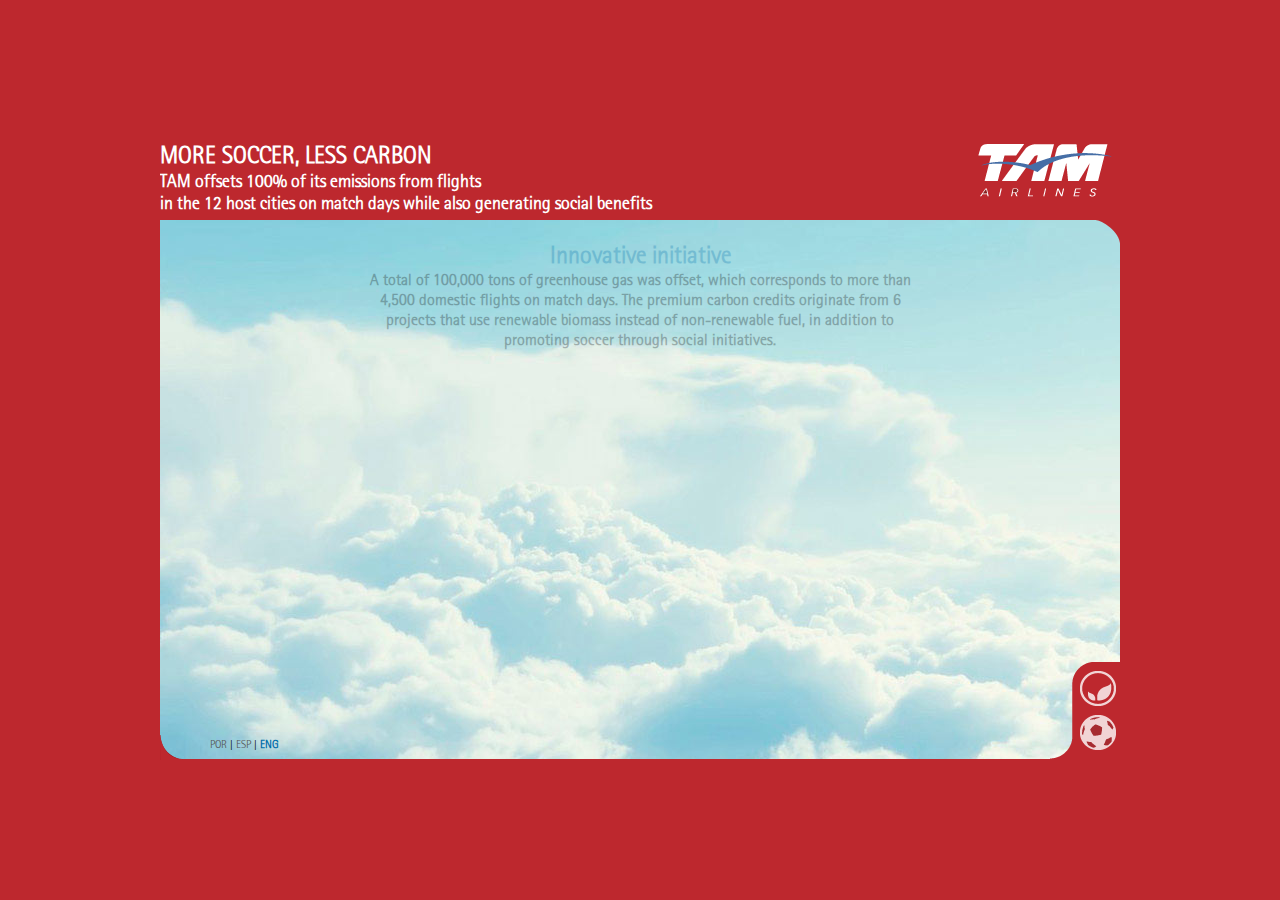
==== commit 4c273fc0: "animacion inicial bolas mejorada" ====
--- a/index_eng.html
+++ b/index_eng.html
@@ -224,7 +224,7 @@
 	</div>
 
 	<script type="text/javascript" src="js/jquery-2.1.0.min.js"></script>
-	<script type="text/javascript" src="js/d3.min.js"></script>
+	<script type="text/javascript" src="js/jquery-ui-1.10.4.custom.min.js"></script>
 	<script type="text/javascript" src="js/main.js"></script>
 
 </body>
--- a/css/info_tam_sustentabilidade.css
+++ b/css/info_tam_sustentabilidade.css
@@ -187,6 +187,7 @@
 	width: 100%;
 	position: absolute;
 	top: 20px;
+	opacity: 0;
 }
 
 #main div.titulos h4{
@@ -205,6 +206,7 @@
 	top: 47px;
 	right: 36px;
 	z-index: 1000;
+	display: none;
 }
 div#switchWrapper img#switch{
 	float: left;
@@ -236,8 +238,9 @@
 img#aviao{
 	width: 160px;
 	position: absolute;
-	left: 22px;
+	left: -100px;
 	top: 42px;
+	opacity: 0;
 }
 
 /* linha divisoria 1 */
@@ -249,6 +252,7 @@
 	width: 100%;
 	position: absolute;
 	top: 130px;
+	display: none;
 }
 div#txtPasso1 h4#txtPasso1{
 	font-size: .9em;
@@ -271,6 +275,7 @@
 div#secao1 div#txtVoosWrapper {
 	position: absolute;
 	top: 34px;
+	display: none;
 }
 
 .numerosGrafico { 
@@ -296,6 +301,7 @@
 
 div#secao1 div#txtNomesCidadesWrapper{	
 	position: absolute;
+	display: none;
 	left: 304px;
 	top: 150px;
 	-webkit-transform-origin: top left;
@@ -338,21 +344,22 @@
 	width: 17px;
 }
 
-.bolinhas#bolinha_saopaulo 		{left: 320px}
-.bolinhas#bolinha_brasilia 		{left: 353px}
-.bolinhas#bolinha_riodejaneiro 	{left: 384px}
-.bolinhas#bolinha_fortaleza 	{left: 411px}
-.bolinhas#bolinha_belohorizonte {left: 438px}
-.bolinhas#bolinha_salvador 		{left: 465px}
-.bolinhas#bolinha_recife 		{left: 491px}
-.bolinhas#bolinha_portoalegre 	{left: 517px}
-.bolinhas#bolinha_curitiba 		{left: 543px}
-.bolinhas#bolinha_manaus 		{left: 569px}
-.bolinhas#bolinha_natal 		{left: 595px}
-.bolinhas#bolinha_cuiaba 		{left: 621px}
+.bolinhas#bolinha_saopaulo 		{ left: 320px; opacity: 0; }
+.bolinhas#bolinha_brasilia 		{ left: 353px; opacity: 0; }
+.bolinhas#bolinha_riodejaneiro 	{ left: 384px; opacity: 0; }
+.bolinhas#bolinha_fortaleza 	{ left: 411px; opacity: 0; }
+.bolinhas#bolinha_belohorizonte { left: 438px; opacity: 0; }
+.bolinhas#bolinha_salvador 		{ left: 465px; opacity: 0; }
+.bolinhas#bolinha_recife 		{ left: 491px; opacity: 0; }
+.bolinhas#bolinha_portoalegre 	{ left: 517px; opacity: 0; }
+.bolinhas#bolinha_curitiba 		{ left: 543px; opacity: 0; }
+.bolinhas#bolinha_manaus 		{ left: 569px; opacity: 0; }
+.bolinhas#bolinha_natal 		{ left: 595px; opacity: 0; }
+.bolinhas#bolinha_cuiaba 		{ left: 621px; opacity: 0; }
 
 h5.legendasGrafico{
 	position: absolute;
+	display: none;
 }
 h5.legendasGrafico#legendaGraficoVoos{
 	top: 31px;
@@ -370,6 +377,7 @@
 	margin-top: 56px;
 	margin-left: 88px;
 	pointer-events: none;
+	display: none;
 }
 div#secao1 img#secao1_OFF{
 	position: absolute;
@@ -382,6 +390,7 @@
 	margin-left: 100px;
 	position: absolute;
 	top: 280px;
+	display: none;
 }
 div#secao1 div#txtValoresCarbonoWrapper p{
 	float: left;
@@ -409,6 +418,7 @@
 	top: 420px;
 	left: 90px;
 	width: 780px;
+	display: none;
 }
 
 div#txtPasso2 h4{
@@ -437,6 +447,7 @@
 	bottom: 35px;
 	left: 80px;
 	cursor: pointer;
+	display: none;
 }
 div#secao2 h5#legendaGraficoPlantas{
 	top: 468px;
@@ -532,12 +543,14 @@
 	color: #555;
 	font-size: 11px;
 	line-height: 13px;
+	display: none;
 }
  hr#peSecao2{
  	position: absolute;
 	top: -14px;
 	width: 670px;
 	left: 140px;
+	display: none;
  }
 
 
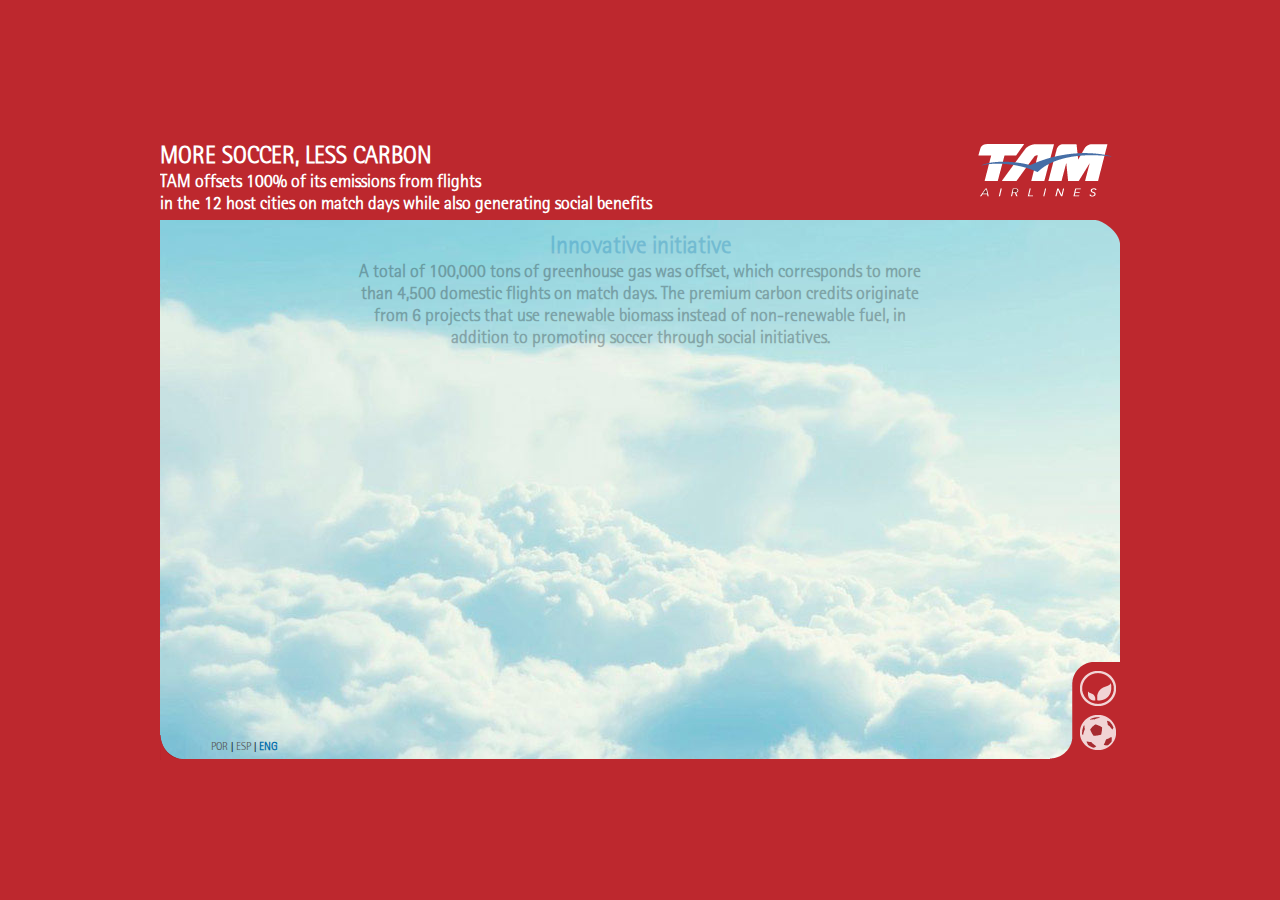
==== commit 8bf4b551: "pequenas mejoras" ====
--- a/index_eng.html
+++ b/index_eng.html
@@ -18,7 +18,7 @@
 		<img id="roundCorner_upRight" src="images/round_corner_up_right.png">
 		<img id="roundCorner_bottomLeft" src="images/round_corner_bottom_left.png">
 
-		<div style="position:relative;">
+		<div style="position:relative; width: 960px;">
 			<div id="main">
 				<img id="aviao" src="images/aviao.png">
 				<div class="titulos" id="titulo">
@@ -128,21 +128,6 @@
 						<img src="images/bolinha.png" id="bolinha_natal" 			class="bolinhas">
 						<img src="images/bolinha.png" id="bolinha_cuiaba" 			class="bolinhas">
 					</div>
-
-					<div id="txtNomesCidadesWrapper">
-						<p class="nomeCidade" id="cidade_saopaulo">São Paulo</p>
-						<p class="nomeCidade" id="cidade_brasilia">Brasília</p>
-						<p class="nomeCidade" id="cidade_riodejaneiro">Rio de Janeiro</p>
-						<p class="nomeCidade" id="cidade_fortaleza">Fortaleza</p>
-						<p class="nomeCidade" id="cidade_belohorizonte">Belo Horizonte</p>
-						<p class="nomeCidade" id="cidade_salvador">Salvador</p>
-						<p class="nomeCidade" id="cidade_recife">Recife</p>
-						<p class="nomeCidade" id="cidade_portoalegre">Porto Alegre</p>
-						<p class="nomeCidade" id="cidade_curitiba">Curitiba</p>
-						<p class="nomeCidade" id="cidade_manaus">Manaus</p>
-						<p class="nomeCidade" id="cidade_natal">Natal</p>
-						<p class="nomeCidade" id="cidade_cuiaba">Cuiabá</p>
-					</div>
 					
 					<h5 class="legendasGrafico" id="legendaGraficoEmissoes">Emissions<br>in tCO2e</h5>
 					
--- a/css/info_tam_sustentabilidade.css
+++ b/css/info_tam_sustentabilidade.css
@@ -31,13 +31,19 @@
 	src: local('../rg'), url('../fonts/rg.woff') format('woff'), url('../fonts/rg.ttf') format('truetype');
 }
 
+@font-face {
+	font-family: 'CustomNarrow';
+	src: url('../fonts/ArialNarrow.eot');
+	src: local('../fontsArialNarrow'), url('../fonts/ArialNarrow.woff') format('woff'), url('../fonts/ArialNarrow.ttf') format('truetype');
+}
+
 
 *{
    margin:0;
    padding:0;
-   font-family: "RotisSemiSansLight45", "Arial Narrow", Arial, Sans-Serif;
-   -webkit-font-smoothing: antialiased;
-/*    transition: all 1s ease-in; */
+   font-family: "RotisSemiSansLight45", "CustomNarrow", Arial, Sans-Serif;
+/*  -webkit-font-smoothing: antialiased;
+    transition: all 1s ease-in; */
 }
 		
 body {
@@ -75,7 +81,7 @@
 	font-size:20px;
 }
 h5, h6, p, text{
-	font-family: "Arial Narrow", "RotisSemiSansLight45", Arial, Sans-Serif;
+	font-family: "CustomNarrow", "RotisSemiSansLight45", Arial, Sans-Serif;
 }
 h4 {
 	color: black;
@@ -123,6 +129,7 @@
 	position: relative;
 	display: block;
 	height: 80px;
+	width: 960px;
 }
 #cabezalho_geral div {
 	width: 82%;
@@ -137,8 +144,8 @@
 
 .numerosGrafico{
 	font-weight: bold;
-	font-size: 12px;
-	color: #555;
+	font-size: 10px;
+	color: black;
 	float: left;
 	margin-left: 10px;
 
@@ -186,15 +193,19 @@
 #main div.titulos{
 	width: 100%;
 	position: absolute;
-	top: 20px;
+	top: 10px;
 	opacity: 0;
 }
 
 #main div.titulos h4{
-	font-size: 16px;
+	font-size: 18px;
 	text-align: center;
 	width: 570px;
 	margin: 0 auto;
+	text-rendering: optimizeLegibility;
+	font-feature-settings: "kern";
+	-webkit-font-feature-settings: "kern";
+	-moz-font-feature-settings: "kern";
 }
 
 
@@ -226,7 +237,7 @@
 	margin-top: 10px;
 }
 div#switchWrapper p:nth-child(2){
-	margin-top: 17px;
+	margin-top: 25px;
 }
 
 
@@ -251,7 +262,7 @@
 div#txtPasso1{
 	width: 100%;
 	position: absolute;
-	top: 130px;
+	top: 165px;
 	display: none;
 }
 div#txtPasso1 h4#txtPasso1{
@@ -274,7 +285,7 @@
 
 div#secao1 div#txtVoosWrapper {
 	position: absolute;
-	top: 34px;
+	top: 66px;
 	display: none;
 }
 
@@ -299,11 +310,11 @@
 #txtVoos_cuiaba 		{ left: 602px; }
 
 
-div#secao1 div#txtNomesCidadesWrapper{	
+/* div#secao1 div#txtNomesCidadesWrapper{	
 	position: absolute;
 	display: none;
 	left: 304px;
-	top: 150px;
+	top: 155px;
 	-webkit-transform-origin: top left;
 	-moz-transform-origin: top left;
 	-ms-transform-origin: top left;
@@ -319,6 +330,7 @@
 div#secao1 div#txtNomesCidadesWrapper p.nomeCidade{
 	text-align: right;
 	position: relative;
+	font-family: "CustomNarrow", "RotisSemiSansLight45", Arial, Sans-Serif;
 }
 div#secao1 div#txtNomesCidadesWrapper p#cidade_saopaulo 		{top: 7px;}
 div#secao1 div#txtNomesCidadesWrapper p#cidade_brasilia 		{top: 24px;}
@@ -331,12 +343,12 @@
 div#secao1 div#txtNomesCidadesWrapper p#cidade_curitiba 		{top: 99px;}
 div#secao1 div#txtNomesCidadesWrapper p#cidade_manaus 			{top: 108px;}
 div#secao1 div#txtNomesCidadesWrapper p#cidade_natal 			{top: 117px;}
-div#secao1 div#txtNomesCidadesWrapper p#cidade_cuiaba 			{top: 124px;}
+div#secao1 div#txtNomesCidadesWrapper p#cidade_cuiaba 			{top: 124px;} */
 
 div#secao1 div#bolinhasWrapper{
 	position: relative;
 	margin-left: 3px;
-	top: 56px;
+	top: 84px;
 }
 
 .bolinhas{
@@ -362,7 +374,7 @@
 	display: none;
 }
 h5.legendasGrafico#legendaGraficoVoos{
-	top: 31px;
+	top: 62px;
 	left: 43px;
 }
 
@@ -374,7 +386,7 @@
 }
 
 div#secao1 img#secao1_ON{
-	margin-top: 56px;
+	margin-top: 90px;
 	margin-left: 88px;
 	pointer-events: none;
 	display: none;
@@ -389,7 +401,7 @@
 div#secao1 div#txtValoresCarbonoWrapper{
 	margin-left: 100px;
 	position: absolute;
-	top: 280px;
+	top: 285px;
 	display: none;
 }
 div#secao1 div#txtValoresCarbonoWrapper p{
@@ -409,13 +421,13 @@
 #txtEmissoes_curitiba 		{ left: 629px; }
 #txtEmissoes_manaus 		{ left: 664px; }
 #txtEmissoes_natal 			{ left: 702px; }
-#txtEmissoes_cuiaba 		{ left: 731px; }
+#txtEmissoes_cuiaba 		{ left: 735px; }
 
 
 
 div#txtPasso2{
 	position: relative;
-	top: 420px;
+	top: 430px;
 	left: 90px;
 	width: 780px;
 	display: none;
@@ -430,6 +442,7 @@
 
 
 div#txtPasso2 img.linhaDivisoria#linhaDivisoriaSuperior{
+	top: 3px;
 }
 div#txtPasso2 img.linhaDivisoria#linhaDivisoriaInferior{
 	top:15px;
@@ -463,7 +476,7 @@
 	position: absolute;
 	top: 598px;
 	z-index: 101;
-	width: 100%;
+	width: 960px;
 	height: 10px;
 }
 div#rodape p#txtRodape{
@@ -525,7 +538,7 @@
 div#rodape div.painel_rodape{
 	position: absolute;
 	width: 735px;
-	height: 80px;
+	height: 60px;
 	bottom: -10px;
 	right: 0;
 	padding: 15px 70px 0 15px;
@@ -538,9 +551,12 @@
 	display: none;
 }
 
+h3.txt_rodape{
+	font-size: 16px;
+}
 p.txt_rodape{
 	margin-top: -12px;
-	color: #555;
+	color: black;
 	font-size: 11px;
 	line-height: 13px;
 	display: none;
@@ -560,7 +576,7 @@
 	display: none;
 	width: 140px;
 	height: 53px;
-	top: -30px;
+	top: -20px;
 	padding: 10px;
 	background: rgba(255, 255, 255, .9);
 	border: 1px solid grey;
